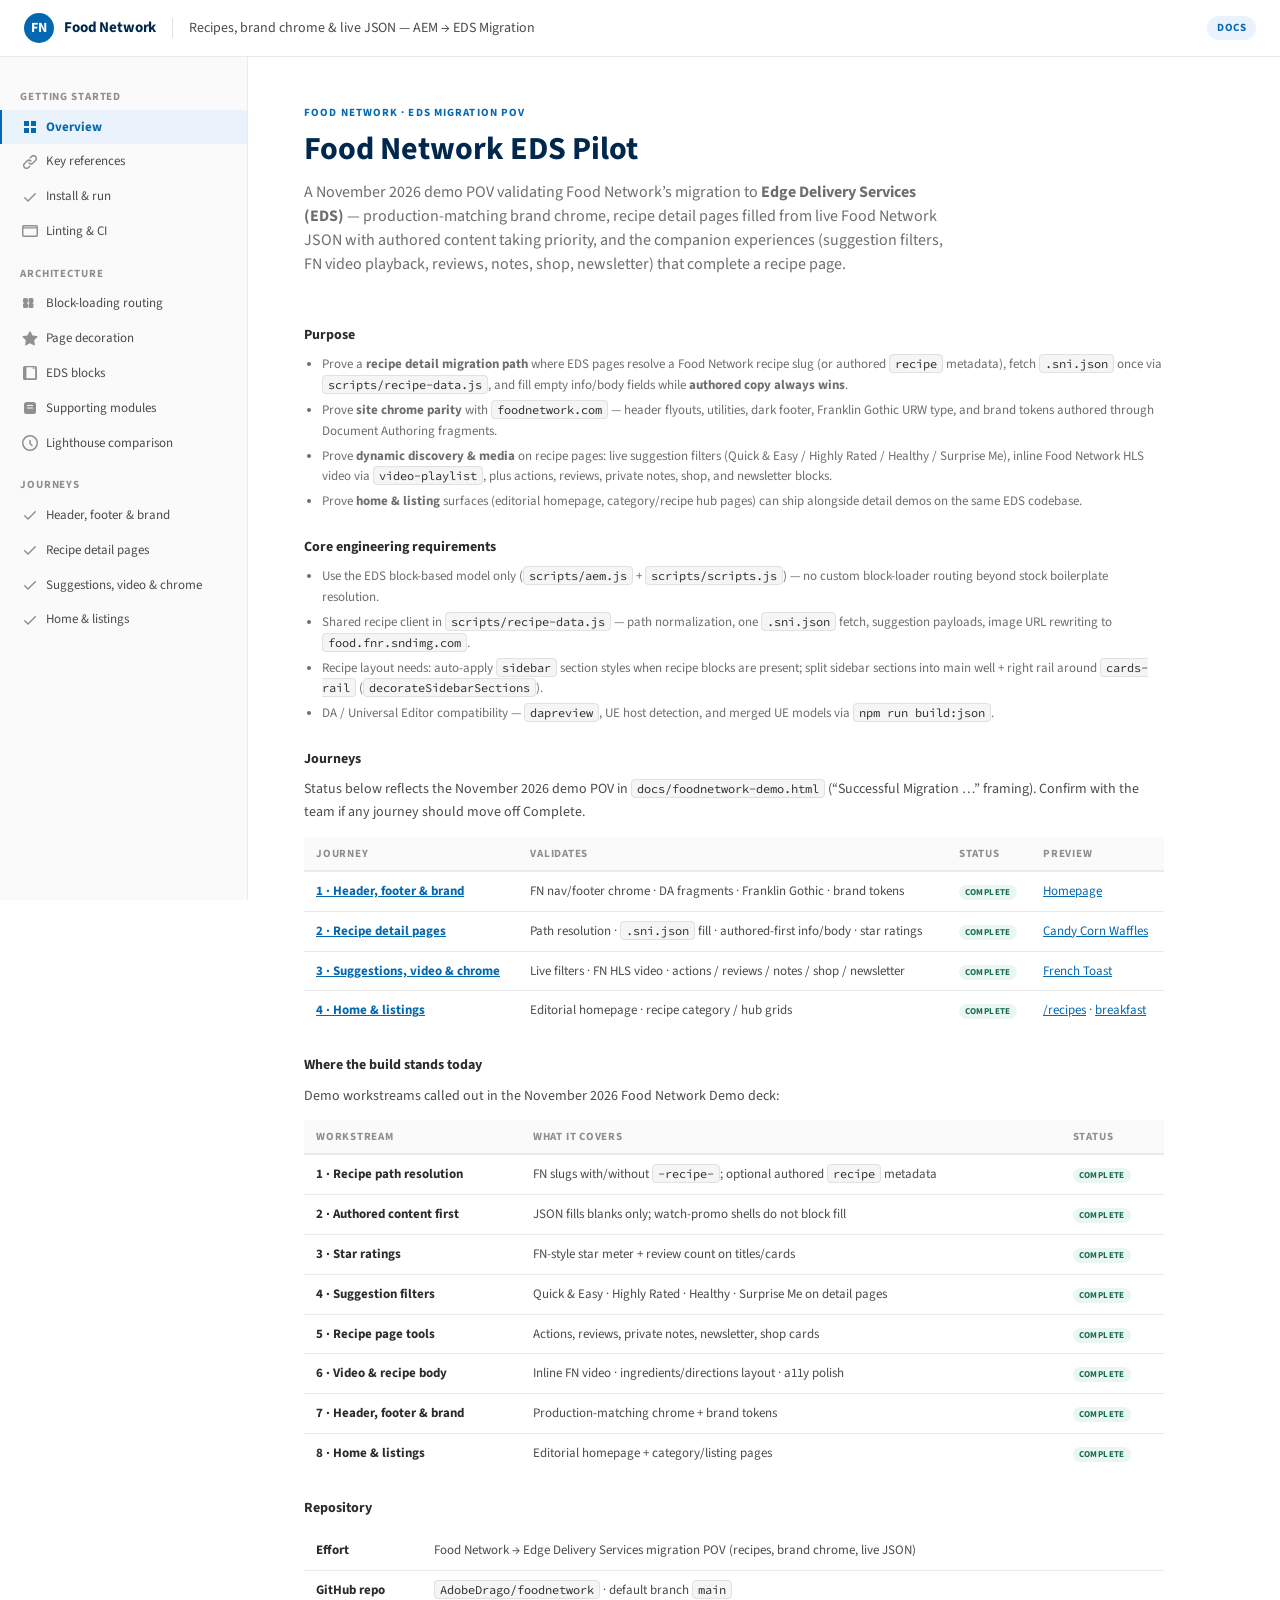
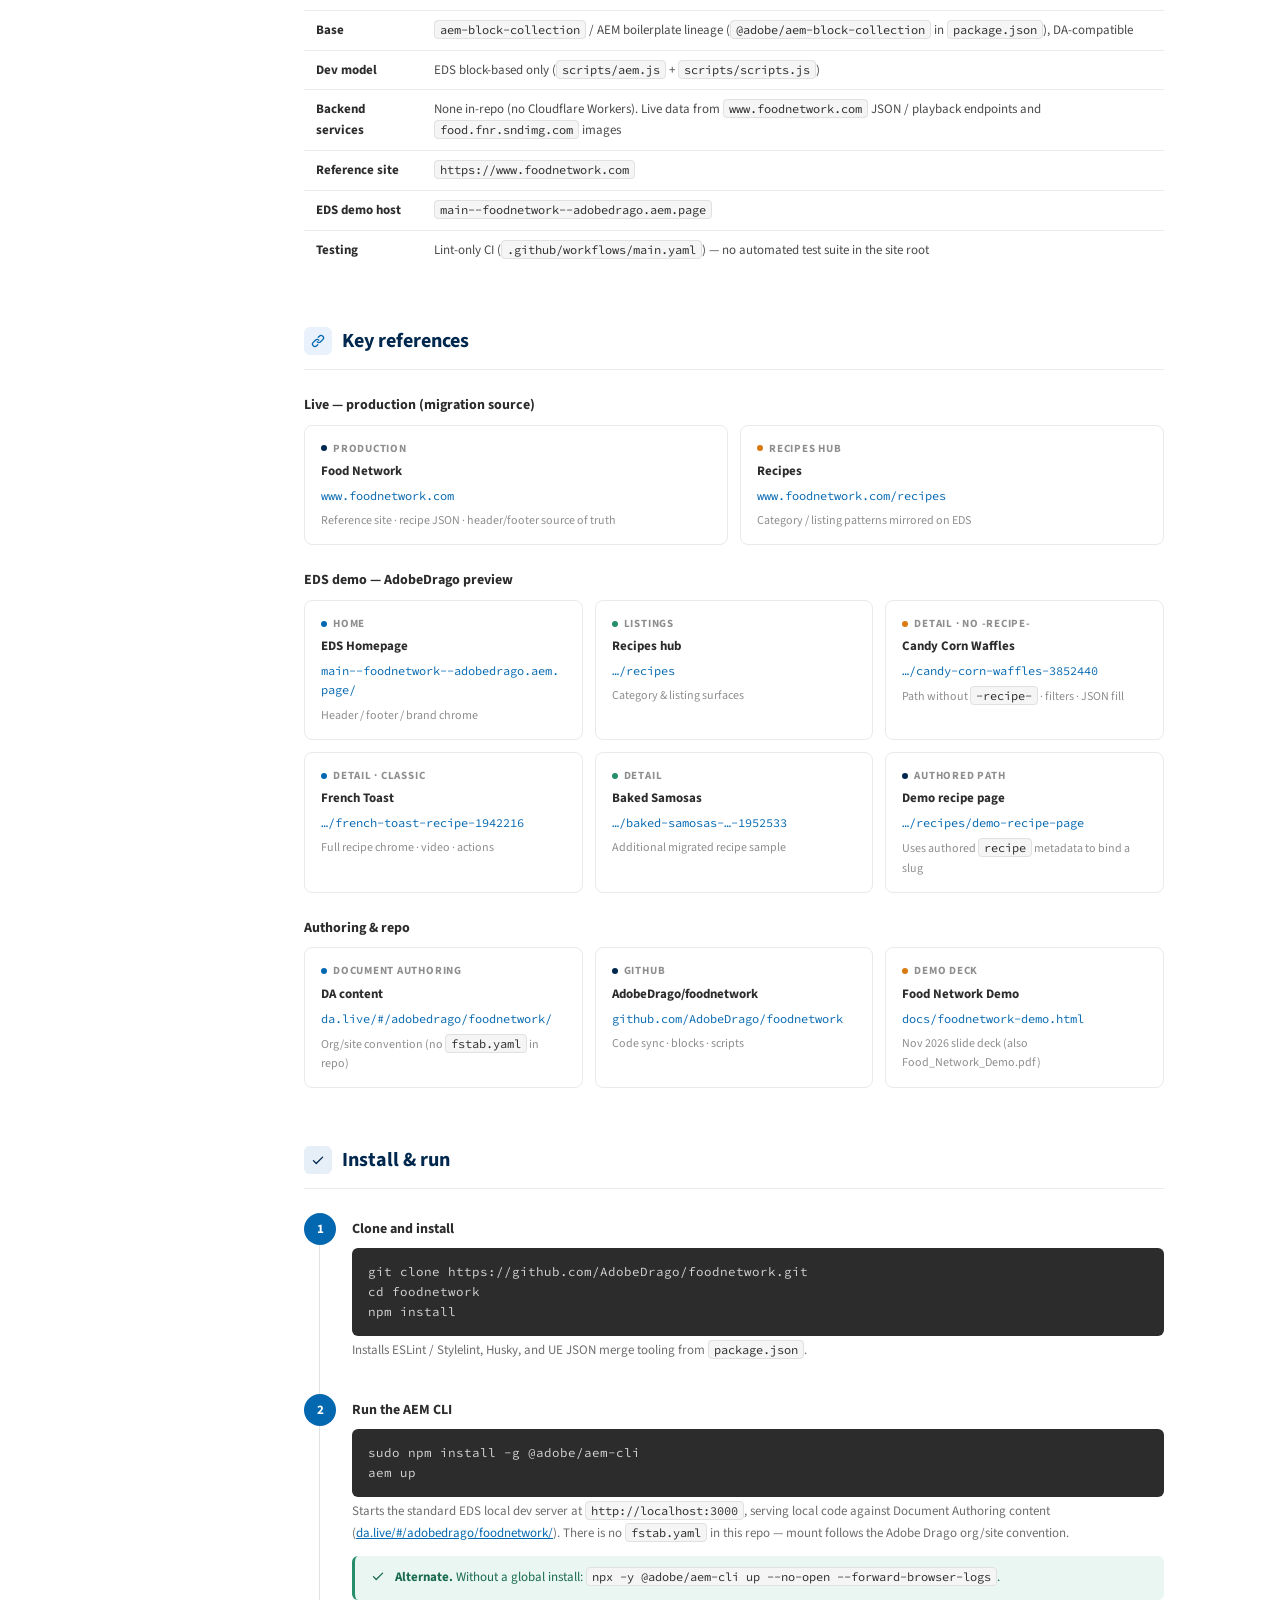
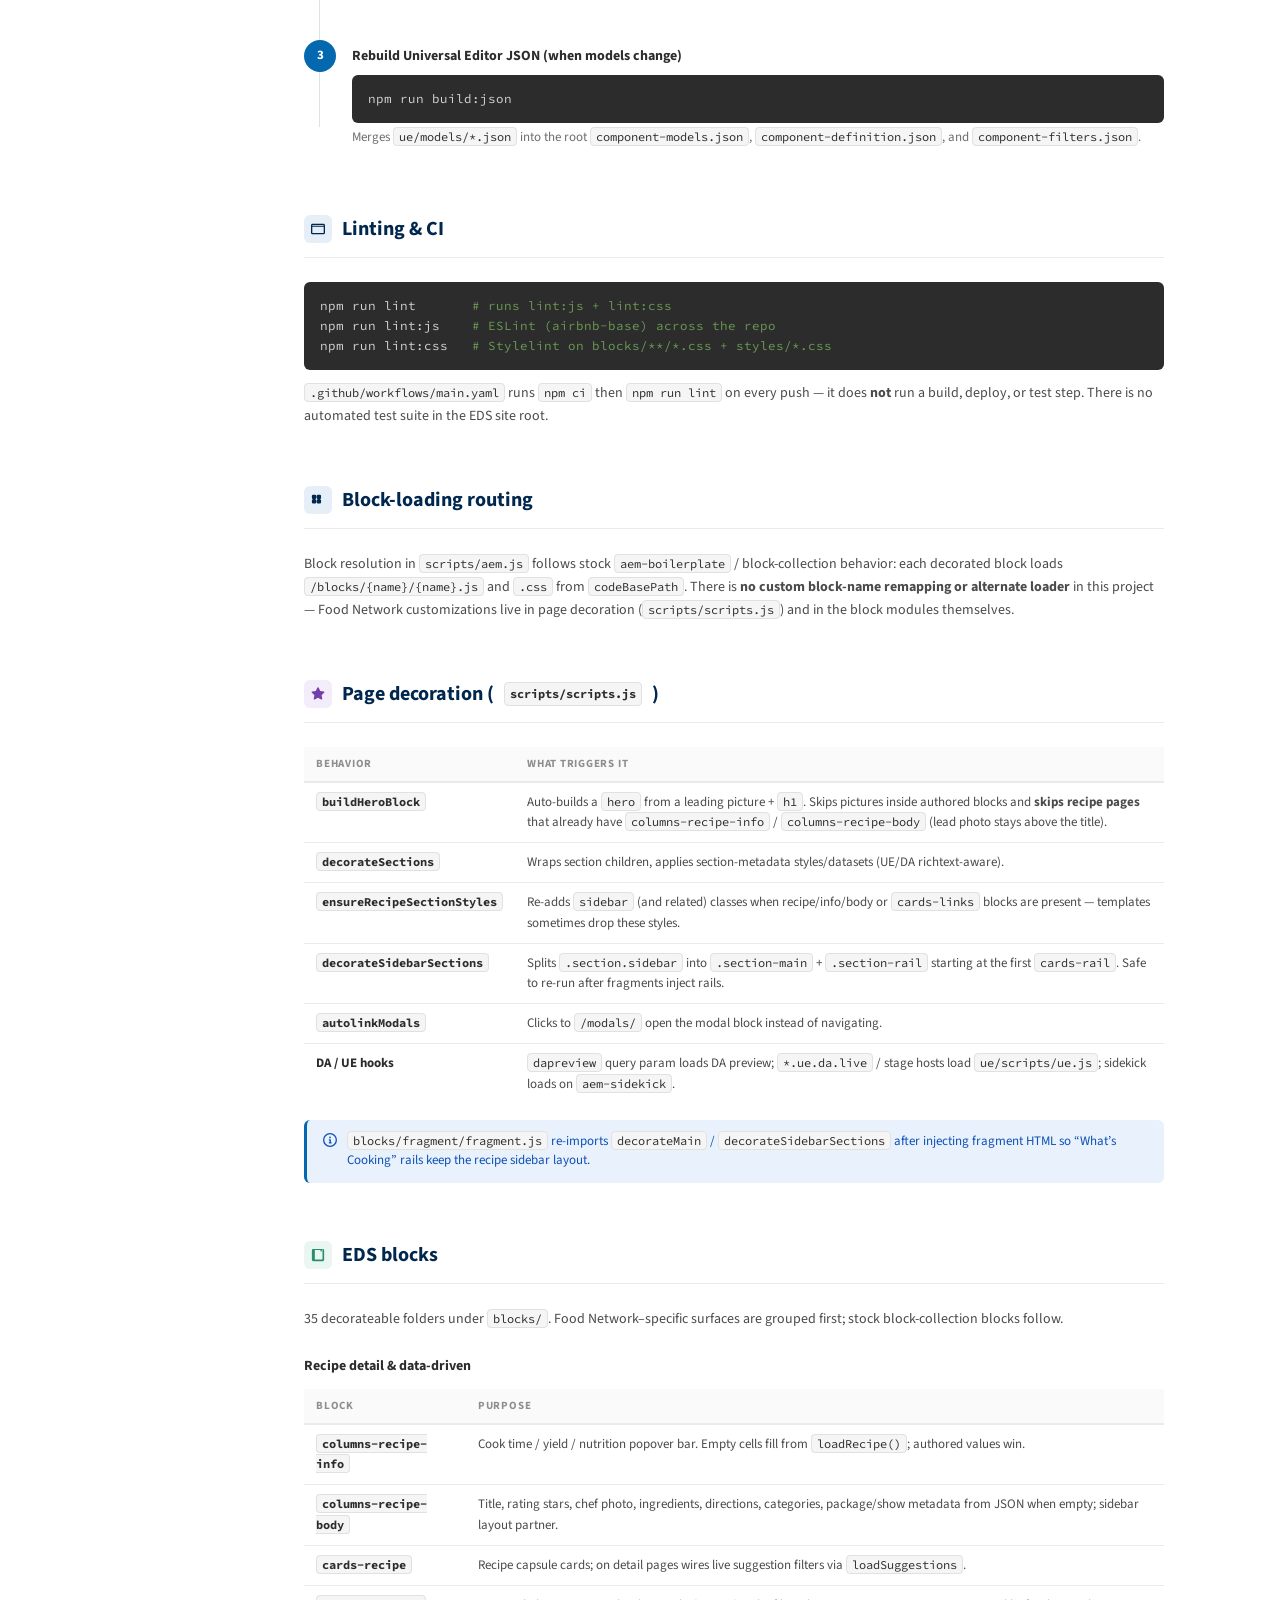
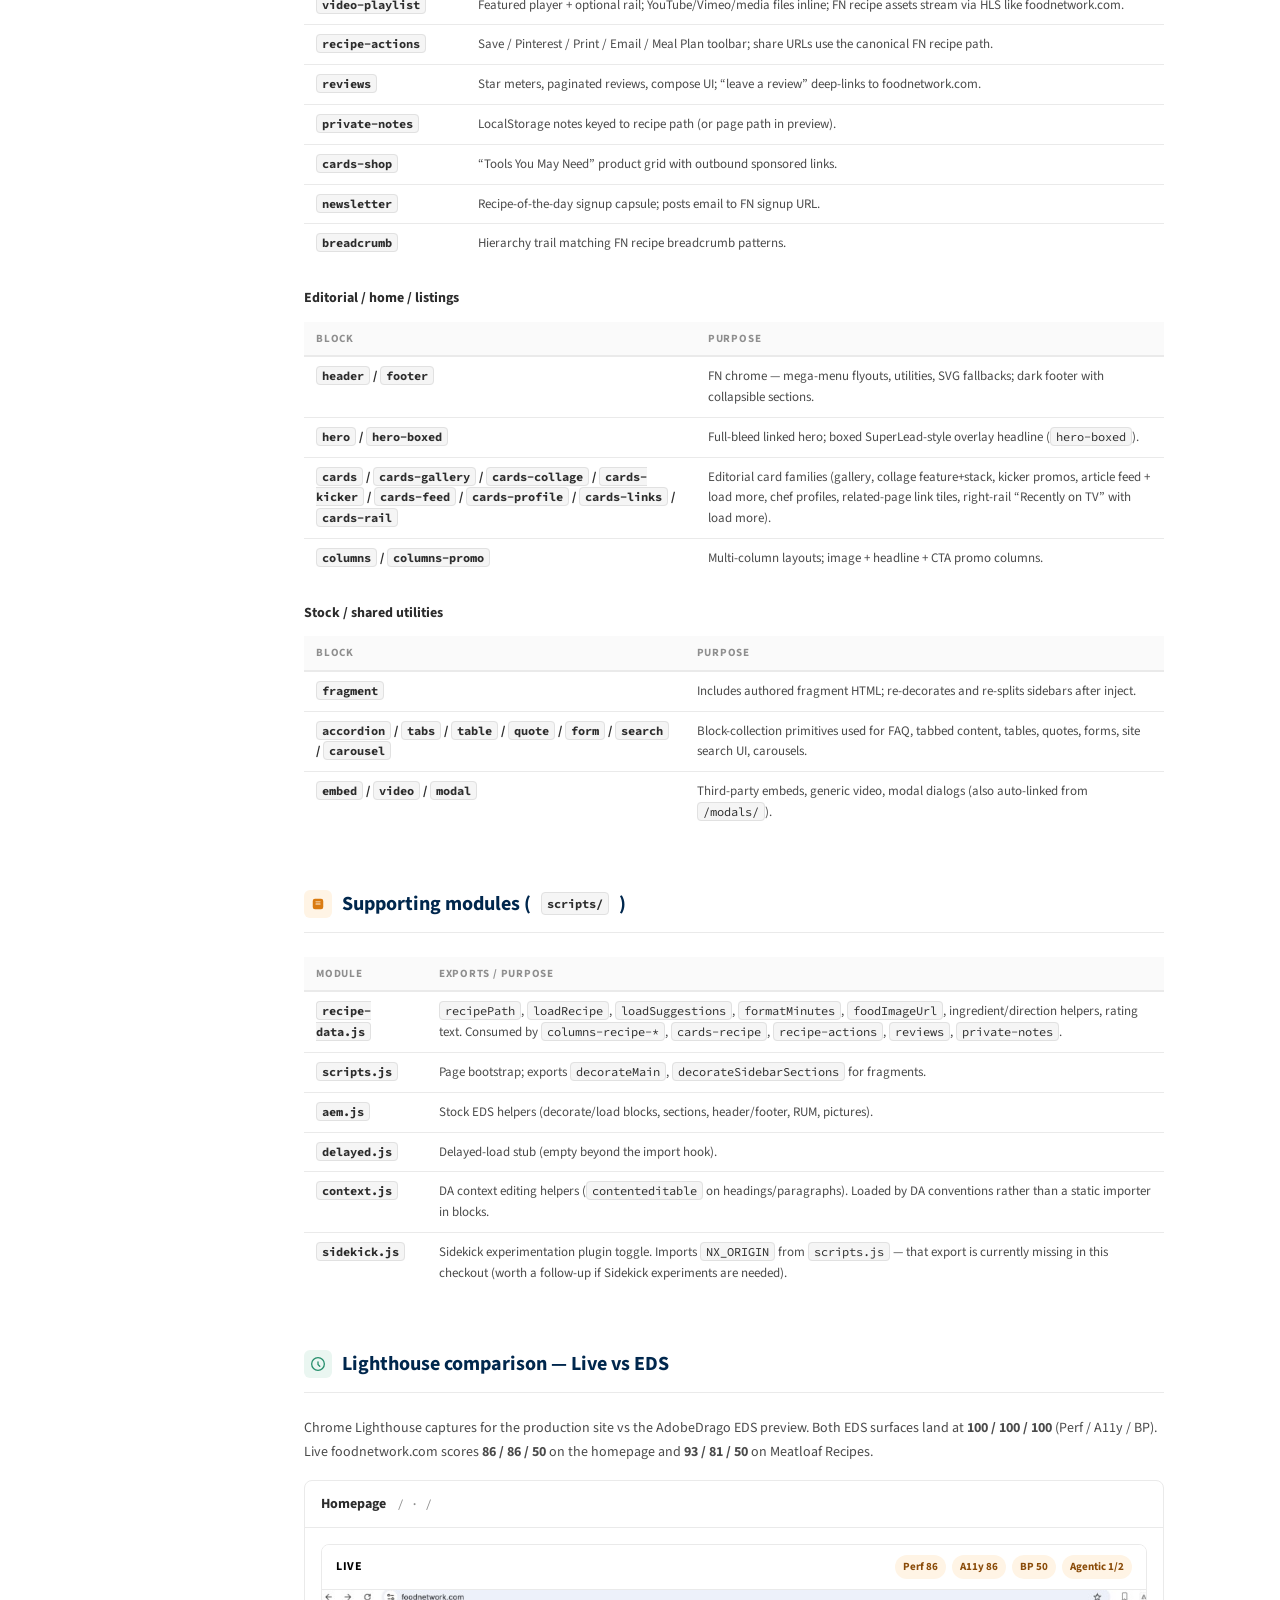
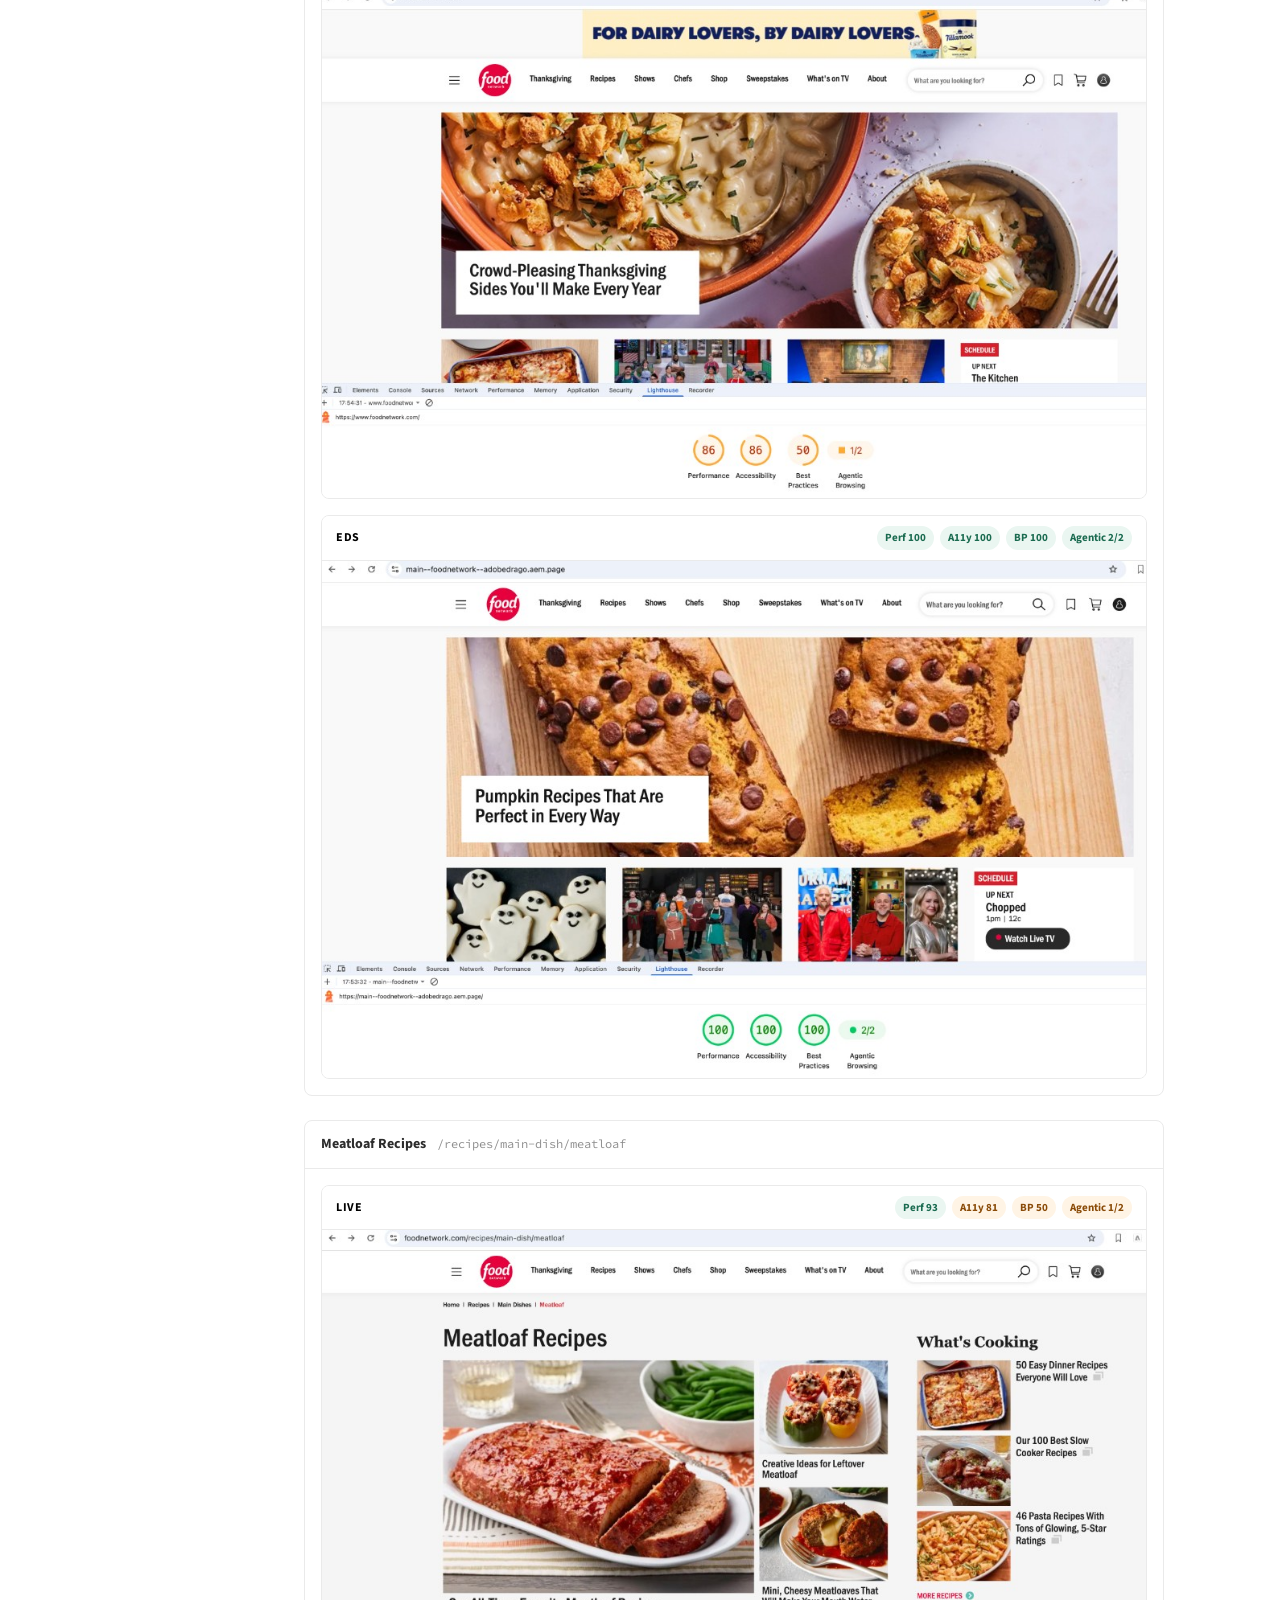
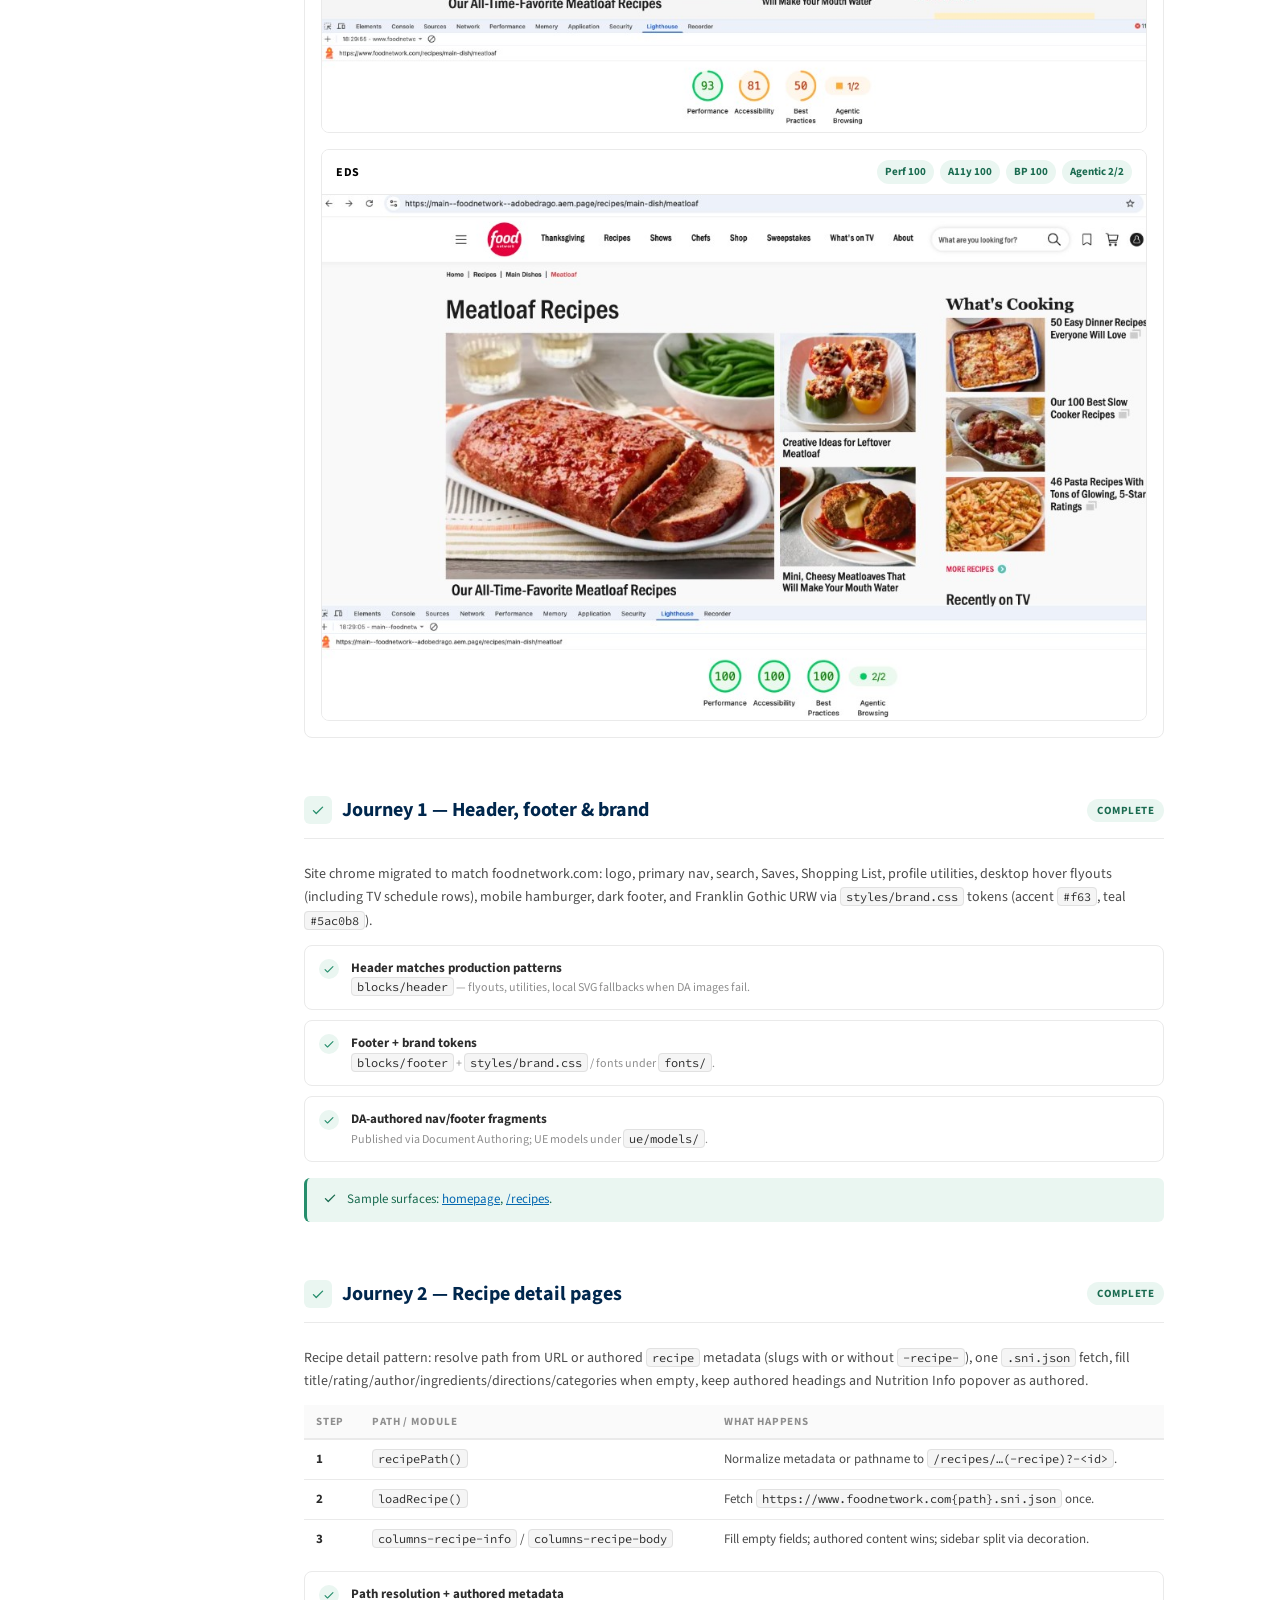
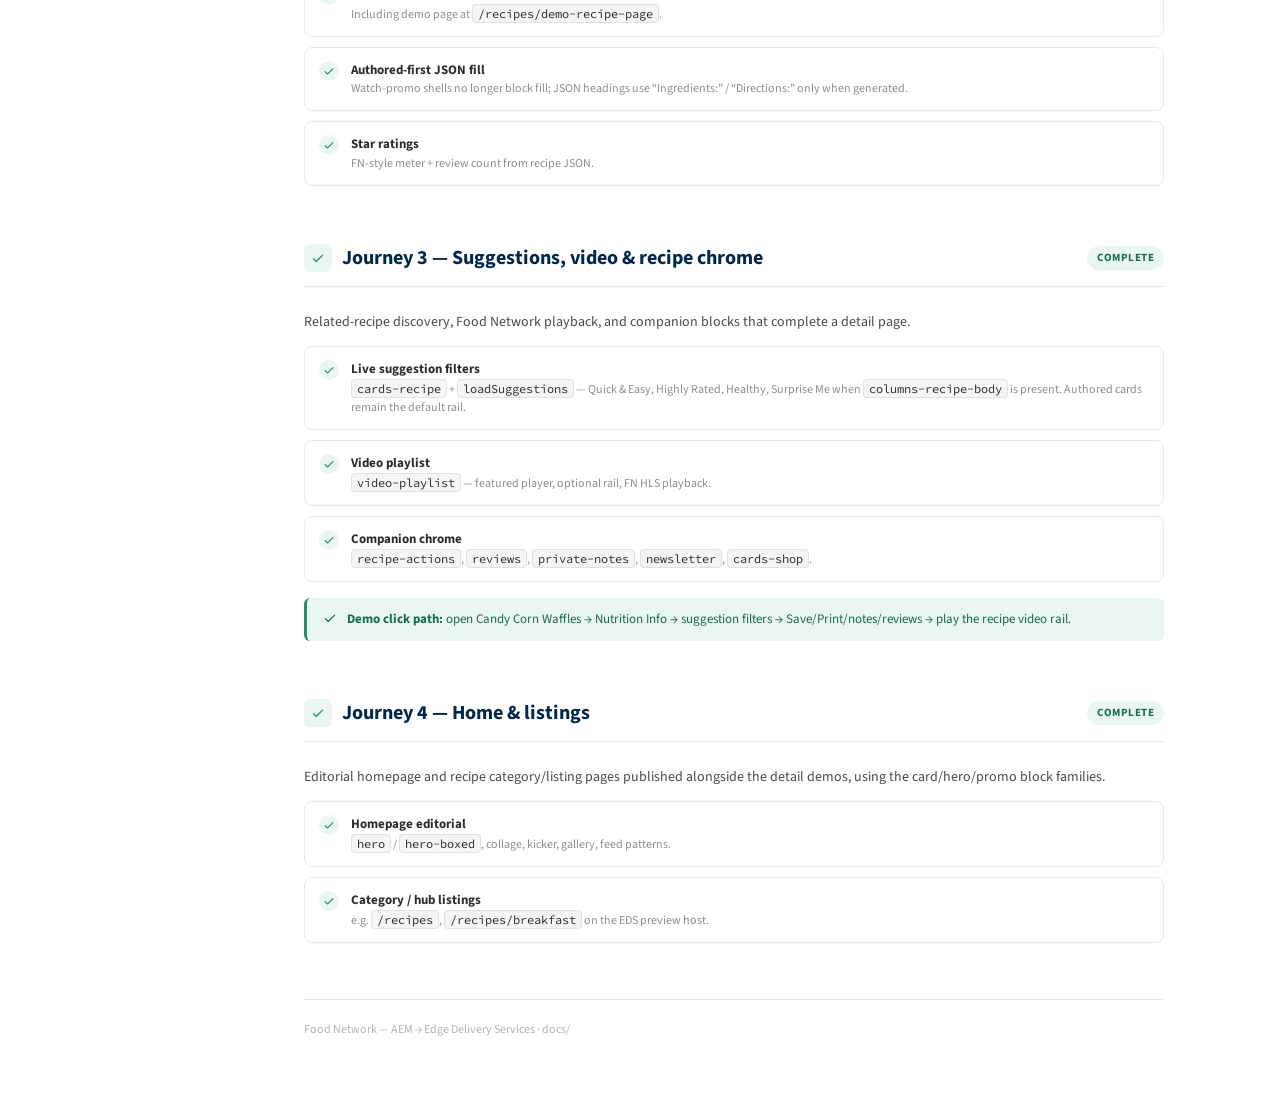
==== docs/index.html @ b0f4af07 "Replace Breakfast Lighthouse captures with Meatloaf (EDS 100/100/100). Co-authored-by: Cursor <curso" ====
<!DOCTYPE html>
<html lang="en">
<head>
<meta charset="UTF-8">
<meta name="viewport" content="width=device-width, initial-scale=1.0">
<title>Food Network — EDS Migration Docs</title>
<link rel="preconnect" href="https://fonts.googleapis.com">
<link rel="preconnect" href="https://fonts.gstatic.com" crossorigin>
<link href="https://fonts.googleapis.com/css2?family=Source+Sans+3:wght@300;400;600;700&family=Source+Code+Pro:wght@400;600&display=swap" rel="stylesheet">
<style>
  :root {
    /* Brand — swap these four for the project's own brand if it has one;
       otherwise leave the Adobe Drago default navy/blue below. */
    --brand-navy: #00274d;
    --brand-blue: #0468b1;
    --brand-blue-hover: #035185;
    --brand-text: #0d1c3d;
    --brand-grey-text: #677083;
    --brand-pale-blue: #eaf3fb;
    --accent: var(--brand-blue);

    --gray-50: #ffffff;
    --gray-75: #fafafa;
    --gray-100: #f5f5f5;
    --gray-200: #eaeaea;
    --gray-300: #e1e1e1;
    --gray-400: #cacaca;
    --gray-500: #b3b3b3;
    --gray-600: #8e8e8e;
    --gray-700: #6e6e6e;
    --gray-800: #4b4b4b;
    --gray-900: #2c2c2c;

    --font: 'Source Sans 3', ui-sans-serif, system-ui, -apple-system, sans-serif;
    --mono: 'Source Code Pro', 'Fira Mono', 'Courier New', monospace;
    --sidebar-width: 248px;
    --content-max: 860px;
    --header-h: 56px;
  }

  *, *::before, *::after { box-sizing: border-box; margin: 0; padding: 0; }

  html { scroll-behavior: smooth; }

  body {
    font-family: var(--font);
    font-size: 14px;
    line-height: 1.6;
    color: var(--gray-900);
    background: var(--gray-50);
    display: flex;
    flex-direction: column;
    min-height: 100vh;
  }

  /* ── TOP NAV ── */
  .topnav {
    position: fixed;
    top: 0; left: 0; right: 0;
    height: var(--header-h);
    background: #fff;
    display: flex;
    align-items: center;
    padding: 0 24px;
    gap: 16px;
    z-index: 100;
    box-shadow: 0 1px 0 var(--gray-200);
  }
  .topnav-logo {
    display: flex;
    align-items: center;
    gap: 10px;
    text-decoration: none;
    font-weight: 700;
    color: var(--brand-navy);
    font-size: 15px;
    letter-spacing: -0.01em;
  }
  .topnav-logo .mark {
    width: 30px; height: 30px;
    border-radius: 50%;
    background: var(--brand-blue);
    color: #fff;
    display: inline-flex;
    align-items: center;
    justify-content: center;
    font-weight: 700;
    font-size: 14px;
    flex-shrink: 0;
  }
  .topnav-divider { width: 1px; height: 20px; background: var(--gray-300); }
  .topnav-title {
    color: var(--gray-800);
    font-size: 14px;
    font-weight: 400;
    white-space: nowrap;
  }
  .topnav-badge {
    margin-left: auto;
    background: var(--brand-pale-blue);
    color: var(--brand-blue);
    font-size: 11px;
    padding: 3px 10px;
    border-radius: 12px;
    letter-spacing: 0.04em;
    font-weight: 700;
    text-transform: uppercase;
  }

  /* ── LAYOUT ── */
  .layout { display: flex; margin-top: var(--header-h); min-height: calc(100vh - var(--header-h)); }

  /* ── SIDEBAR ── */
  .sidebar {
    width: var(--sidebar-width);
    flex-shrink: 0;
    position: sticky;
    top: var(--header-h);
    height: calc(100vh - var(--header-h));
    overflow-y: auto;
    border-right: 1px solid var(--gray-200);
    background: var(--gray-75);
    padding: 24px 0 40px;
  }
  .sidebar-section { margin-bottom: 8px; }
  .sidebar-label {
    font-size: 11px;
    font-weight: 700;
    text-transform: uppercase;
    letter-spacing: 0.08em;
    color: var(--gray-600);
    padding: 8px 20px 4px;
    display: flex;
    align-items: center;
    gap: 6px;
  }
  .sidebar-link {
    display: flex;
    align-items: center;
    gap: 8px;
    padding: 7px 20px;
    font-size: 13px;
    color: var(--gray-800);
    text-decoration: none;
    border-left: 2px solid transparent;
    transition: background 0.1s, color 0.1s, border-color 0.1s;
  }
  .sidebar-link:hover { background: var(--gray-200); color: var(--gray-900); }
  .sidebar-link.active {
    background: var(--brand-pale-blue);
    color: var(--brand-blue);
    border-left-color: var(--brand-blue);
    font-weight: 700;
  }
  .sidebar-link .icon { width: 16px; height: 16px; opacity: 0.6; flex-shrink: 0; }
  .sidebar-link.active .icon { opacity: 1; }

  /* ── MAIN ── */
  .main { flex: 1; min-width: 0; padding: 48px 56px 80px; }
  .main-inner { max-width: var(--content-max); }

  /* ── PAGE HERO ── */
  .page-hero {
    scroll-margin-top: var(--header-h);
    margin-bottom: 48px;
  }
  .page-hero-eyebrow {
    font-size: 11px;
    font-weight: 700;
    text-transform: uppercase;
    letter-spacing: 0.1em;
    color: var(--brand-blue);
    margin-bottom: 8px;
  }
  .page-hero h1 {
    font-size: 32px;
    font-weight: 700;
    color: var(--brand-navy);
    line-height: 1.2;
    margin-bottom: 12px;
  }
  .page-hero-sub { font-size: 16px; color: var(--gray-700); max-width: 640px; line-height: 1.5; }

  /* ── SECTIONS ── */
  .doc-section { margin-bottom: 56px; scroll-margin-top: calc(var(--header-h) + 24px); }
  .doc-section h2 {
    font-size: 20px;
    font-weight: 700;
    color: var(--brand-navy);
    margin-bottom: 4px;
    display: flex;
    align-items: center;
    gap: 10px;
    width: 100%;
  }
  .section-rule { height: 1px; background: var(--gray-200); margin: 12px 0 24px; }
  .doc-section h3 { font-size: 14px; font-weight: 700; color: var(--gray-900); margin: 24px 0 8px; }
  .doc-section p { font-size: 14px; color: var(--gray-800); margin-bottom: 12px; line-height: 1.65; }

  /* ── SECTION ICON BADGE ── */
  .section-icon {
    width: 28px; height: 28px;
    border-radius: 6px;
    display: inline-flex;
    align-items: center;
    justify-content: center;
    flex-shrink: 0;
  }
  .icon-blue   { background: #e9f1fc; color: var(--brand-blue); }
  .icon-navy   { background: #e6eef7; color: var(--brand-navy); }
  .icon-green  { background: #eaf6f1; color: #268e6c; }
  .icon-purple { background: #f3edfb; color: #7240ab; }
  .icon-seafoam{ background: #e6f4f4; color: #16878c; }
  .icon-orange { background: #fff4e5; color: #da7b11; }

  /* ── URL CARDS ── */
  .url-grid {
    display: grid;
    grid-template-columns: repeat(auto-fit, minmax(260px, 1fr));
    gap: 12px;
    margin-bottom: 16px;
  }
  .url-card {
    background: var(--gray-50);
    border: 1px solid var(--gray-200);
    border-radius: 8px;
    padding: 14px 16px;
    text-decoration: none;
    color: inherit;
    display: flex;
    flex-direction: column;
    gap: 4px;
    transition: border-color 0.15s, box-shadow 0.15s;
  }
  .url-card:hover { border-color: var(--brand-blue); box-shadow: 0 0 0 1px var(--brand-blue); }
  .url-card-label {
    font-size: 11px;
    font-weight: 700;
    text-transform: uppercase;
    letter-spacing: 0.07em;
    color: var(--gray-600);
    display: flex;
    align-items: center;
    gap: 6px;
  }
  .url-card-label .dot { width: 6px; height: 6px; border-radius: 50%; flex-shrink: 0; }
  .dot-blue   { background: var(--brand-blue); }
  .dot-navy   { background: var(--brand-navy); }
  .dot-green  { background: #268e6c; }
  .dot-orange { background: #da7b11; }
  .url-card-title { font-size: 13px; font-weight: 700; color: var(--gray-900); }
  .url-card-url { font-size: 12px; font-family: var(--mono); color: var(--brand-blue); word-break: break-all; }
  .url-card-desc { font-size: 12px; color: var(--gray-600); margin-top: 2px; }

  /* ── STEPS ── */
  .steps { counter-reset: step; list-style: none; display: flex; flex-direction: column; gap: 0; position: relative; }
  .steps::before {
    content: '';
    position: absolute;
    left: 15px; top: 30px; bottom: 30px;
    width: 1px;
    background: var(--gray-300);
  }
  .step { display: flex; gap: 16px; padding-bottom: 24px; position: relative; }
  .step:last-child { padding-bottom: 0; }
  .step-num {
    counter-increment: step;
    width: 32px; height: 32px;
    border-radius: 50%;
    background: var(--brand-blue);
    color: #fff;
    font-size: 13px;
    font-weight: 700;
    display: flex;
    align-items: center;
    justify-content: center;
    flex-shrink: 0;
    position: relative;
    z-index: 1;
  }
  .step-num::after { content: counter(step); }
  .step-body { padding-top: 5px; flex: 1; }
  .step-title { font-size: 14px; font-weight: 700; color: var(--gray-900); margin-bottom: 6px; }
  .step-body p { font-size: 13px; color: var(--gray-700); margin-bottom: 8px; }

  /* ── CODE BLOCKS ── */
  .code-block {
    background: var(--gray-900);
    color: #d4d4d4;
    border-radius: 6px;
    padding: 14px 16px;
    font-family: var(--mono);
    font-size: 12.5px;
    line-height: 1.6;
    overflow-x: auto;
    margin: 8px 0 4px;
    white-space: pre;
  }
  .code-block .cmt  { color: #6a9955; }
  .code-block .str  { color: #ce9178; }
  .code-block .kw   { color: #569cd6; }
  .code-block .var  { color: #9cdcfe; }
  .code-inline {
    font-family: var(--mono);
    font-size: 12px;
    background: var(--gray-100);
    border: 1px solid var(--gray-300);
    color: var(--gray-900);
    padding: 1px 5px;
    border-radius: 4px;
  }

  /* ── NOTICES ── */
  .notice {
    border-radius: 6px;
    padding: 12px 16px;
    margin: 16px 0;
    font-size: 13px;
    display: flex;
    gap: 10px;
    align-items: flex-start;
    line-height: 1.5;
  }
  .notice-icon { flex-shrink: 0; margin-top: 1px; }
  .notice.info     { background: #e9f1fc; color: #0d51b5; border-left: 3px solid var(--brand-blue); }
  .notice.tip      { background: #eaf6f1; color: #1a6b50; border-left: 3px solid #268e6c; }
  .notice.warning  { background: #fff4e5; color: #8a4b08; border-left: 3px solid #da7b11; }
  /* .todo is NOT part of the original DRiV template — added by this skill
     to flag skipped/placeholder content distinctly from a normal warning. */
  .notice.todo {
    background: repeating-linear-gradient(45deg, #fff8ec, #fff8ec 10px, #fdf1d8 10px, #fdf1d8 20px);
    color: #8a4b08;
    border: 1px dashed #da7b11;
    border-left: 3px dashed #da7b11;
  }
  .notice.todo strong { text-transform: uppercase; letter-spacing: 0.04em; font-size: 11px; }

  /* ── SPEC TABLE ── */
  .spec-table { width: 100%; border-collapse: collapse; font-size: 13px; margin: 12px 0; }
  .spec-table th {
    text-align: left;
    font-size: 11px;
    font-weight: 700;
    text-transform: uppercase;
    letter-spacing: 0.07em;
    color: var(--gray-600);
    padding: 8px 12px;
    border-bottom: 2px solid var(--gray-200);
    background: var(--gray-75);
  }
  .spec-table td { padding: 9px 12px; border-bottom: 1px solid var(--gray-200); color: var(--gray-800); vertical-align: top; }
  .spec-table tr:last-child td { border-bottom: none; }
  .spec-table td:first-child { font-weight: 700; color: var(--gray-900); }
  .spec-table.blocks-matrix td:first-child {
    font-weight: 700;
    color: var(--gray-900);
    font-family: var(--mono);
    font-size: 12px;
  }
  .spec-table.blocks-matrix td:nth-child(2),
  .spec-table.blocks-matrix td:nth-child(3) {
    text-align: center;
    font-family: inherit;
    font-size: 16px;
    font-weight: 700;
  }
  .spec-table.blocks-matrix .mark-yes { color: #268e6c; }
  .spec-table.blocks-matrix .mark-no { color: #c0392b; }
  .spec-table.blocks-matrix td:last-child {
    font-weight: 400;
    color: var(--gray-800);
    font-family: inherit;
    font-size: 13px;
  }

  /* ── PROJECT SWITCHER (only needed when the doc covers >1 project) ── */
  .sidebar-project {
    display: flex;
    align-items: center;
    gap: 8px;
    padding: 8px 20px;
    font-size: 13px;
    font-weight: 700;
    color: var(--gray-800);
    text-decoration: none;
    border-left: 2px solid transparent;
    transition: background 0.1s, color 0.1s, border-color 0.1s;
  }
  .sidebar-project:hover { background: var(--gray-200); color: var(--gray-900); }
  .sidebar-project.active {
    background: var(--brand-pale-blue);
    color: var(--brand-blue);
    border-left-color: var(--brand-blue);
  }
  .project-divider {
    scroll-margin-top: calc(var(--header-h) + 24px);
    margin: 56px 0 32px;
    padding: 20px 0 0;
    border-top: 2px solid var(--gray-200);
  }
  .project-divider:first-of-type { margin-top: 0; padding-top: 0; border-top: none; }
  .project-divider-eyebrow {
    font-size: 11px;
    font-weight: 700;
    text-transform: uppercase;
    letter-spacing: 0.1em;
    color: var(--brand-blue);
    margin-bottom: 6px;
  }
  .project-divider h2 {
    font-size: 24px;
    font-weight: 700;
    color: var(--brand-navy);
    margin-bottom: 8px;
  }
  .project-divider p {
    font-size: 14px;
    color: var(--gray-700);
    max-width: 640px;
    line-height: 1.5;
    margin-bottom: 0;
  }

  /* ── STATUS BADGE / SIDEBAR PILL ── */
  .nav-status {
    font-size: 9px;
    font-weight: 700;
    letter-spacing: 0.04em;
    padding: 1px 6px;
    border-radius: 8px;
    text-transform: uppercase;
  }
  .ns-gap      { background: #fff4e5; color: #8a4b08; }
  .ns-progress { background: #fff4e5; color: #8a4b08; }
  .ns-planned  { background: var(--gray-200); color: var(--gray-600); }
  .ns-done     { background: #eaf6f1; color: #1a6b50; }

  .status-badge {
    margin-left: auto;
    font-size: 11px;
    font-weight: 700;
    letter-spacing: 0.04em;
    padding: 3px 10px;
    border-radius: 12px;
    text-transform: uppercase;
  }
  .sb-warn     { background: #fff4e5; color: #8a4b08; }
  .sb-progress { background: #fff4e5; color: #8a4b08; }
  .sb-planned  { background: var(--gray-100); color: var(--gray-600); }
  .sb-ok,
  .sb-done     { background: #eaf6f1; color: #1a6b50; }

  .req-list { margin: 8px 0 0 18px; font-size: 13px; color: var(--gray-700); }
  .req-list li { margin-bottom: 4px; }

  /* ── PROGRESS CHECKLIST ── */
  .checklist { list-style: none; display: flex; flex-direction: column; gap: 10px; margin: 4px 0; }
  .check-item {
    display: flex;
    gap: 12px;
    align-items: flex-start;
    padding: 12px 14px;
    border: 1px solid var(--gray-200);
    border-radius: 8px;
    background: var(--gray-50);
  }
  .check-mark {
    width: 20px; height: 20px;
    border-radius: 50%;
    flex-shrink: 0;
    display: inline-flex;
    align-items: center;
    justify-content: center;
    margin-top: 1px;
  }
  .check-mark svg { width: 12px; height: 12px; }
  .cm-done    { background: #eaf6f1; color: #268e6c; }
  .cm-partial { background: #fff4e5; color: #da7b11; }
  .cm-todo    { background: var(--gray-100); color: var(--gray-500); }
  .check-body { flex: 1; }
  .check-title { font-weight: 700; font-size: 13px; color: var(--gray-900); }
  .check-note  { font-size: 12px; color: var(--gray-600); line-height: 1.5; }

  /* ── LIGHTHOUSE COMPARISON ── */
  .lh-compare { display: flex; flex-direction: column; gap: 24px; margin: 16px 0; }
  .lh-compare-page {
    border: 1px solid var(--gray-200);
    border-radius: 8px;
    background: var(--gray-50);
    overflow: hidden;
  }
  .lh-compare-page-title {
    padding: 12px 16px;
    border-bottom: 1px solid var(--gray-200);
    font-size: 14px;
    font-weight: 700;
    color: var(--gray-900);
  }
  .lh-compare-page-title span {
    font-size: 12px;
    font-weight: 400;
    font-family: var(--mono);
    color: var(--gray-600);
    margin-left: 8px;
  }
  .lh-compare-cols {
    display: flex;
    flex-direction: column;
    gap: 16px;
    padding: 16px;
  }
  .lh-compare-side {
    display: flex;
    flex-direction: column;
    min-width: 0;
    border: 1px solid var(--gray-200);
    border-radius: 8px;
    overflow: hidden;
    background: #fff;
  }
  .lh-compare-side + .lh-compare-side {
    border-top: 1px solid var(--gray-200);
  }
  .lh-compare-side-header {
    padding: 10px 14px;
    display: flex;
    flex-wrap: wrap;
    align-items: center;
    gap: 8px;
    border-bottom: 1px solid var(--gray-200);
    background: #fff;
  }
  .lh-compare-label {
    font-size: 12px;
    font-weight: 700;
    text-transform: uppercase;
    letter-spacing: 0.06em;
    color: #000;
  }
  .lh-scores {
    display: flex;
    flex-wrap: wrap;
    gap: 6px;
    margin-left: auto;
  }
  .lh-score {
    font-size: 11px;
    font-weight: 700;
    padding: 3px 8px;
    border-radius: 999px;
  }
  .lh-score-good { background: #eaf6f1; color: #1a6b50; }
  .lh-score-ok   { background: #fff4e5; color: #8a4b08; }
  .lh-score-bad  { background: #fdecea; color: #a1281c; }
  .lh-compare-side img {
    display: block;
    width: 100%;
    height: auto;
  }

  /* ── FOOTER ── */
  .doc-footer {
    border-top: 1px solid var(--gray-200);
    margin-top: 40px;
    padding-top: 20px;
    font-size: 12px;
    color: var(--gray-500);
    display: flex;
    align-items: center;
    gap: 8px;
    flex-wrap: wrap;
  }

  @media (max-width: 768px) {
    .sidebar { display: none; }
    .main { padding: 24px 20px 60px; }
    .page-hero h1 { font-size: 24px; }
    .url-grid { grid-template-columns: 1fr; }
  }
</style>
</head><body>

<!-- TOP NAV -->
<nav class="topnav">
  <a class="topnav-logo" href="#overview">
    <span class="mark">FN</span>
    Food Network
  </a>
  <div class="topnav-divider"></div>
  <span class="topnav-title">Recipes, brand chrome &amp; live JSON — AEM → EDS Migration</span>
  <span class="topnav-badge">Docs</span>
</nav>

<!-- LAYOUT -->
<div class="layout">

  <nav class="sidebar" aria-label="Page navigation">

    <div class="sidebar-section">
      <div class="sidebar-label">Getting Started</div>
      <a class="sidebar-link" href="#overview">
        <svg class="icon" viewBox="0 0 16 16" fill="currentColor"><path d="M2 2h5v5H2zm7 0h5v5H9zM2 9h5v5H2zm7 0h5v5H9z"/></svg>
        Overview
      </a>
      <a class="sidebar-link" href="#references">
        <svg class="icon" viewBox="0 0 16 16" fill="currentColor"><path d="M7.775 3.275a.75.75 0 001.06 1.06l1.25-1.25a2 2 0 112.83 2.83l-2.5 2.5a2 2 0 01-2.83 0 .75.75 0 00-1.06 1.06 3.5 3.5 0 004.95 0l2.5-2.5a3.5 3.5 0 00-4.95-4.95l-1.25 1.25zm-4.69 9.64a2 2 0 010-2.83l2.5-2.5a2 2 0 012.83 0 .75.75 0 001.06-1.06 3.5 3.5 0 00-4.95 0l-2.5 2.5a3.5 3.5 0 004.95 4.95l1.25-1.25a.75.75 0 00-1.06-1.06l-1.25 1.25a2 2 0 01-2.83 0z"/></svg>
        Key references
      </a>
      <a class="sidebar-link" href="#setup">
        <svg class="icon" viewBox="0 0 16 16" fill="currentColor"><path d="M13.78 4.22a.75.75 0 010 1.06l-7.25 7.25a.75.75 0 01-1.06 0L2.22 9.28a.75.75 0 011.06-1.06l2.72 2.72 6.72-6.72a.75.75 0 011.06 0z"/></svg>
        Install &amp; run
      </a>
      <a class="sidebar-link" href="#linting">
        <svg class="icon" viewBox="0 0 16 16" fill="currentColor"><path d="M0 3.75C0 2.784.784 2 1.75 2h12.5c.966 0 1.75.784 1.75 1.75v8.5A1.75 1.75 0 0114.25 14H1.75A1.75 1.75 0 010 12.25v-8.5zm1.75-.25a.25.25 0 00-.25.25v.5h13v-.5a.25.25 0 00-.25-.25H1.75zM1.5 5.5v6.75c0 .138.112.25.25.25h12.5a.25.25 0 00.25-.25V5.5h-13z"/></svg>
        Linting &amp; CI
      </a>
    </div>

    <div class="sidebar-section">
      <div class="sidebar-label">Architecture</div>
      <a class="sidebar-link" href="#block-routing">
        <svg class="icon" viewBox="0 0 16 16" fill="currentColor"><path d="M1 3.5A1.5 1.5 0 012.5 2h2A1.5 1.5 0 016 3.5v2A1.5 1.5 0 014.5 7h-2A1.5 1.5 0 011 5.5v-2zm5.5 0A1.5 1.5 0 018 2h2a1.5 1.5 0 011.5 1.5v2A1.5 1.5 0 0110 7H8A1.5 1.5 0 016.5 5.5v-2zm-5.5 5A1.5 1.5 0 012.5 7h2A1.5 1.5 0 016 8.5v2A1.5 1.5 0 014.5 12h-2A1.5 1.5 0 011 10.5v-2zm5.5 0A1.5 1.5 0 018 7h2a1.5 1.5 0 011.5 1.5v2A1.5 1.5 0 0110 12H8A1.5 1.5 0 016.5 10.5v-2z"/></svg>
        Block-loading routing
      </a>
      <a class="sidebar-link" href="#page-decoration">
        <svg class="icon" viewBox="0 0 16 16" fill="currentColor"><path d="M8 .25a.75.75 0 01.673.418l1.882 3.815 4.21.612a.75.75 0 01.416 1.279l-3.046 2.97.719 4.192a.75.75 0 01-1.088.791L8 12.347l-3.766 1.98a.75.75 0 01-1.088-.79l.72-4.194L.818 6.374a.75.75 0 01.416-1.28l4.21-.611L7.327.668A.75.75 0 018 .25z"/></svg>
        Page decoration
      </a>
      <a class="sidebar-link" href="#eds-blocks">
        <svg class="icon" viewBox="0 0 16 16" fill="currentColor"><path d="M2.5 1A1.5 1.5 0 001 2.5v11A1.5 1.5 0 002.5 15h11a1.5 1.5 0 001.5-1.5v-11A1.5 1.5 0 0013.5 1h-11zm8.4 1.3l-.1 1.6a.2.2 0 00.32.17l.55-.42.47.36a.2.2 0 00.32-.17l-.13-2.03h.8v11.4H4.4V2.3h6.5z"/></svg>
        EDS blocks
      </a>
      <a class="sidebar-link" href="#supporting-modules">
        <svg class="icon" viewBox="0 0 16 16" fill="currentColor"><path d="M4.5 2A2.5 2.5 0 002 4.5v7A2.5 2.5 0 004.5 14h7a2.5 2.5 0 002.5-2.5v-7A2.5 2.5 0 0011.5 2h-7zM5 5.5A.5.5 0 015.5 5h5a.5.5 0 010 1h-5A.5.5 0 015 5.5zm0 2.5a.5.5 0 01.5-.5h5a.5.5 0 010 1h-5A.5.5 0 015 8zm.5 2a.5.5 0 000 1h3a.5.5 0 000-1h-3z"/></svg>
        Supporting modules
      </a>
      <a class="sidebar-link" href="#lighthouse-compare">
        <svg class="icon" viewBox="0 0 16 16" fill="currentColor"><path d="M8 1.5a6.5 6.5 0 100 13 6.5 6.5 0 000-13zM0 8a8 8 0 1116 0A8 8 0 010 8zm8-3.25a.75.75 0 01.75.75v2.69l1.78 1.78a.75.75 0 11-1.06 1.06l-2-2A.75.75 0 017.25 8.5v-3a.75.75 0 01.75-.75z"/></svg>
        Lighthouse comparison
      </a>
    </div>

    <div class="sidebar-section">
      <div class="sidebar-label">Journeys</div>
      <a class="sidebar-link" href="#j1-progress">
        <svg class="icon" viewBox="0 0 16 16" fill="currentColor"><path d="M13.78 4.22a.75.75 0 010 1.06l-7.25 7.25a.75.75 0 01-1.06 0L2.22 9.28a.75.75 0 011.06-1.06l2.72 2.72 6.72-6.72a.75.75 0 011.06 0z"/></svg>
        Header, footer &amp; brand
      </a>
      <a class="sidebar-link" href="#j2-progress">
        <svg class="icon" viewBox="0 0 16 16" fill="currentColor"><path d="M13.78 4.22a.75.75 0 010 1.06l-7.25 7.25a.75.75 0 01-1.06 0L2.22 9.28a.75.75 0 011.06-1.06l2.72 2.72 6.72-6.72a.75.75 0 011.06 0z"/></svg>
        Recipe detail pages
      </a>
      <a class="sidebar-link" href="#j3-progress">
        <svg class="icon" viewBox="0 0 16 16" fill="currentColor"><path d="M13.78 4.22a.75.75 0 010 1.06l-7.25 7.25a.75.75 0 01-1.06 0L2.22 9.28a.75.75 0 011.06-1.06l2.72 2.72 6.72-6.72a.75.75 0 011.06 0z"/></svg>
        Suggestions, video &amp; chrome
      </a>
      <a class="sidebar-link" href="#j4-progress">
        <svg class="icon" viewBox="0 0 16 16" fill="currentColor"><path d="M13.78 4.22a.75.75 0 010 1.06l-7.25 7.25a.75.75 0 01-1.06 0L2.22 9.28a.75.75 0 011.06-1.06l2.72 2.72 6.72-6.72a.75.75 0 011.06 0z"/></svg>
        Home &amp; listings
      </a>
    </div>

  </nav>

  <main class="main">
    <div class="main-inner">

      <div class="page-hero" id="overview">
        <div class="page-hero-eyebrow">Food Network · EDS Migration POV</div>
        <h1>Food Network EDS Pilot</h1>
        <p class="page-hero-sub">A November 2026 demo POV validating Food Network’s migration to <strong>Edge Delivery Services (EDS)</strong> — production-matching brand chrome, recipe detail pages filled from live Food Network JSON with authored content taking priority, and the companion experiences (suggestion filters, FN video playback, reviews, notes, shop, newsletter) that complete a recipe page.</p>
      </div>

      <section class="doc-section">
        <h3>Purpose</h3>
        <ul class="req-list">
          <li>Prove a <strong>recipe detail migration path</strong> where EDS pages resolve a Food Network recipe slug (or authored <code class="code-inline">recipe</code> metadata), fetch <code class="code-inline">.sni.json</code> once via <code class="code-inline">scripts/recipe-data.js</code>, and fill empty info/body fields while <strong>authored copy always wins</strong>.</li>
          <li>Prove <strong>site chrome parity</strong> with <code class="code-inline">foodnetwork.com</code> — header flyouts, utilities, dark footer, Franklin Gothic URW type, and brand tokens authored through Document Authoring fragments.</li>
          <li>Prove <strong>dynamic discovery &amp; media</strong> on recipe pages: live suggestion filters (Quick &amp; Easy / Highly Rated / Healthy / Surprise Me), inline Food Network HLS video via <code class="code-inline">video-playlist</code>, plus actions, reviews, private notes, shop, and newsletter blocks.</li>
          <li>Prove <strong>home &amp; listing</strong> surfaces (editorial homepage, category/recipe hub pages) can ship alongside detail demos on the same EDS codebase.</li>
        </ul>

        <h3>Core engineering requirements</h3>
        <ul class="req-list">
          <li>Use the EDS block-based model only (<code class="code-inline">scripts/aem.js</code> + <code class="code-inline">scripts/scripts.js</code>) — no custom block-loader routing beyond stock boilerplate resolution.</li>
          <li>Shared recipe client in <code class="code-inline">scripts/recipe-data.js</code> — path normalization, one <code class="code-inline">.sni.json</code> fetch, suggestion payloads, image URL rewriting to <code class="code-inline">food.fnr.sndimg.com</code>.</li>
          <li>Recipe layout needs: auto-apply <code class="code-inline">sidebar</code> section styles when recipe blocks are present; split sidebar sections into main well + right rail around <code class="code-inline">cards-rail</code> (<code class="code-inline">decorateSidebarSections</code>).</li>
          <li>DA / Universal Editor compatibility — <code class="code-inline">dapreview</code>, UE host detection, and merged UE models via <code class="code-inline">npm run build:json</code>.</li>
        </ul>

        <h3>Journeys</h3>
        <p>Status below reflects the November 2026 demo POV in <code class="code-inline">docs/foodnetwork-demo.html</code> (“Successful Migration …” framing). Confirm with the team if any journey should move off Complete.</p>
        <table class="spec-table">
          <thead>
            <tr><th>Journey</th><th>Validates</th><th>Status</th><th>Preview</th></tr>
          </thead>
          <tbody>
            <tr>
              <td><a href="#j1-progress" style="color:var(--brand-blue);">1 · Header, footer &amp; brand</a></td>
              <td>FN nav/footer chrome · DA fragments · Franklin Gothic · brand tokens</td>
              <td><span class="nav-status ns-done">Complete</span></td>
              <td><a href="https://main--foodnetwork--adobedrago.aem.page/" target="_blank" rel="noopener" style="color:var(--brand-blue);">Homepage</a></td>
            </tr>
            <tr>
              <td><a href="#j2-progress" style="color:var(--brand-blue);">2 · Recipe detail pages</a></td>
              <td>Path resolution · <code class="code-inline">.sni.json</code> fill · authored-first info/body · star ratings</td>
              <td><span class="nav-status ns-done">Complete</span></td>
              <td><a href="https://main--foodnetwork--adobedrago.aem.page/recipes/food-network-kitchen/candy-corn-waffles-3852440" target="_blank" rel="noopener" style="color:var(--brand-blue);">Candy Corn Waffles</a></td>
            </tr>
            <tr>
              <td><a href="#j3-progress" style="color:var(--brand-blue);">3 · Suggestions, video &amp; chrome</a></td>
              <td>Live filters · FN HLS video · actions / reviews / notes / shop / newsletter</td>
              <td><span class="nav-status ns-done">Complete</span></td>
              <td><a href="https://main--foodnetwork--adobedrago.aem.page/recipes/alton-brown/french-toast-recipe-1942216" target="_blank" rel="noopener" style="color:var(--brand-blue);">French Toast</a></td>
            </tr>
            <tr>
              <td><a href="#j4-progress" style="color:var(--brand-blue);">4 · Home &amp; listings</a></td>
              <td>Editorial homepage · recipe category / hub grids</td>
              <td><span class="nav-status ns-done">Complete</span></td>
              <td><a href="https://main--foodnetwork--adobedrago.aem.page/recipes" target="_blank" rel="noopener" style="color:var(--brand-blue);">/recipes</a> · <a href="https://main--foodnetwork--adobedrago.aem.page/recipes/breakfast" target="_blank" rel="noopener" style="color:var(--brand-blue);">breakfast</a></td>
            </tr>
          </tbody>
        </table>

        <h3>Where the build stands today</h3>
        <p>Demo workstreams called out in the November 2026 Food Network Demo deck:</p>
        <table class="spec-table">
          <thead><tr><th>Workstream</th><th>What it covers</th><th>Status</th></tr></thead>
          <tbody>
            <tr><td>1 · Recipe path resolution</td><td>FN slugs with/without <code class="code-inline">-recipe-</code>; optional authored <code class="code-inline">recipe</code> metadata</td><td><span class="nav-status ns-done">Complete</span></td></tr>
            <tr><td>2 · Authored content first</td><td>JSON fills blanks only; watch-promo shells do not block fill</td><td><span class="nav-status ns-done">Complete</span></td></tr>
            <tr><td>3 · Star ratings</td><td>FN-style star meter + review count on titles/cards</td><td><span class="nav-status ns-done">Complete</span></td></tr>
            <tr><td>4 · Suggestion filters</td><td>Quick &amp; Easy · Highly Rated · Healthy · Surprise Me on detail pages</td><td><span class="nav-status ns-done">Complete</span></td></tr>
            <tr><td>5 · Recipe page tools</td><td>Actions, reviews, private notes, newsletter, shop cards</td><td><span class="nav-status ns-done">Complete</span></td></tr>
            <tr><td>6 · Video &amp; recipe body</td><td>Inline FN video · ingredients/directions layout · a11y polish</td><td><span class="nav-status ns-done">Complete</span></td></tr>
            <tr><td>7 · Header, footer &amp; brand</td><td>Production-matching chrome + brand tokens</td><td><span class="nav-status ns-done">Complete</span></td></tr>
            <tr><td>8 · Home &amp; listings</td><td>Editorial homepage + category/listing pages</td><td><span class="nav-status ns-done">Complete</span></td></tr>
          </tbody>
        </table>

        <h3>Repository</h3>
        <table class="spec-table">
          <tbody>
            <tr><td>Effort</td><td>Food Network → Edge Delivery Services migration POV (recipes, brand chrome, live JSON)</td></tr>
            <tr><td>GitHub repo</td><td><code class="code-inline">AdobeDrago/foodnetwork</code> · default branch <code class="code-inline">main</code></td></tr>
            <tr><td>Base</td><td><code class="code-inline">aem-block-collection</code> / AEM boilerplate lineage (<code class="code-inline">@adobe/aem-block-collection</code> in <code class="code-inline">package.json</code>), DA-compatible</td></tr>
            <tr><td>Dev model</td><td>EDS block-based only (<code class="code-inline">scripts/aem.js</code> + <code class="code-inline">scripts/scripts.js</code>)</td></tr>
            <tr><td>Backend services</td><td>None in-repo (no Cloudflare Workers). Live data from <code class="code-inline">www.foodnetwork.com</code> JSON / playback endpoints and <code class="code-inline">food.fnr.sndimg.com</code> images</td></tr>
            <tr><td>Reference site</td><td><code class="code-inline">https://www.foodnetwork.com</code></td></tr>
            <tr><td>EDS demo host</td><td><code class="code-inline">main--foodnetwork--adobedrago.aem.page</code></td></tr>
            <tr><td>Testing</td><td>Lint-only CI (<code class="code-inline">.github/workflows/main.yaml</code>) — no automated test suite in the site root</td></tr>
          </tbody>
        </table>
      </section>

      <section class="doc-section" id="references">
        <h2>
          <span class="section-icon icon-blue">
            <svg width="14" height="14" viewBox="0 0 16 16" fill="currentColor"><path d="M7.775 3.275a.75.75 0 001.06 1.06l1.25-1.25a2 2 0 112.83 2.83l-2.5 2.5a2 2 0 01-2.83 0 .75.75 0 00-1.06 1.06 3.5 3.5 0 004.95 0l2.5-2.5a3.5 3.5 0 00-4.95-4.95l-1.25 1.25zm-4.69 9.64a2 2 0 010-2.83l2.5-2.5a2 2 0 012.83 0 .75.75 0 001.06-1.06 3.5 3.5 0 00-4.95 0l-2.5 2.5a3.5 3.5 0 004.95 4.95l1.25-1.25a.75.75 0 00-1.06-1.06l-1.25 1.25a2 2 0 01-2.83 0z"/></svg>
          </span>
          Key references
        </h2>
        <div class="section-rule"></div>

        <h3>Live — production (migration source)</h3>
        <div class="url-grid">
          <a class="url-card" href="https://www.foodnetwork.com/" target="_blank" rel="noopener">
            <span class="url-card-label"><span class="dot dot-navy"></span>Production</span>
            <span class="url-card-title">Food Network</span>
            <span class="url-card-url">www.foodnetwork.com</span>
            <span class="url-card-desc">Reference site · recipe JSON · header/footer source of truth</span>
          </a>
          <a class="url-card" href="https://www.foodnetwork.com/recipes" target="_blank" rel="noopener">
            <span class="url-card-label"><span class="dot dot-orange"></span>Recipes hub</span>
            <span class="url-card-title">Recipes</span>
            <span class="url-card-url">www.foodnetwork.com/recipes</span>
            <span class="url-card-desc">Category / listing patterns mirrored on EDS</span>
          </a>
        </div>

        <h3>EDS demo — AdobeDrago preview</h3>
        <div class="url-grid">
          <a class="url-card" href="https://main--foodnetwork--adobedrago.aem.page/" target="_blank" rel="noopener">
            <span class="url-card-label"><span class="dot dot-blue"></span>Home</span>
            <span class="url-card-title">EDS Homepage</span>
            <span class="url-card-url">main--foodnetwork--adobedrago.aem.page/</span>
            <span class="url-card-desc">Header / footer / brand chrome</span>
          </a>
          <a class="url-card" href="https://main--foodnetwork--adobedrago.aem.page/recipes" target="_blank" rel="noopener">
            <span class="url-card-label"><span class="dot dot-green"></span>Listings</span>
            <span class="url-card-title">Recipes hub</span>
            <span class="url-card-url">…/recipes</span>
            <span class="url-card-desc">Category &amp; listing surfaces</span>
          </a>
          <a class="url-card" href="https://main--foodnetwork--adobedrago.aem.page/recipes/food-network-kitchen/candy-corn-waffles-3852440" target="_blank" rel="noopener">
            <span class="url-card-label"><span class="dot dot-orange"></span>Detail · no -recipe-</span>
            <span class="url-card-title">Candy Corn Waffles</span>
            <span class="url-card-url">…/candy-corn-waffles-3852440</span>
            <span class="url-card-desc">Path without <code class="code-inline">-recipe-</code> · filters · JSON fill</span>
          </a>
          <a class="url-card" href="https://main--foodnetwork--adobedrago.aem.page/recipes/alton-brown/french-toast-recipe-1942216" target="_blank" rel="noopener">
            <span class="url-card-label"><span class="dot dot-blue"></span>Detail · classic</span>
            <span class="url-card-title">French Toast</span>
            <span class="url-card-url">…/french-toast-recipe-1942216</span>
            <span class="url-card-desc">Full recipe chrome · video · actions</span>
          </a>
          <a class="url-card" href="https://main--foodnetwork--adobedrago.aem.page/recipes/winner-aarti-sequeira1/baked-samosas-with-mint-chutney-recipe-1952533" target="_blank" rel="noopener">
            <span class="url-card-label"><span class="dot dot-green"></span>Detail</span>
            <span class="url-card-title">Baked Samosas</span>
            <span class="url-card-url">…/baked-samosas-…-1952533</span>
            <span class="url-card-desc">Additional migrated recipe sample</span>
          </a>
          <a class="url-card" href="https://main--foodnetwork--adobedrago.aem.page/recipes/demo-recipe-page" target="_blank" rel="noopener">
            <span class="url-card-label"><span class="dot dot-navy"></span>Authored path</span>
            <span class="url-card-title">Demo recipe page</span>
            <span class="url-card-url">…/recipes/demo-recipe-page</span>
            <span class="url-card-desc">Uses authored <code class="code-inline">recipe</code> metadata to bind a slug</span>
          </a>
        </div>

        <h3>Authoring &amp; repo</h3>
        <div class="url-grid">
          <a class="url-card" href="https://da.live/#/adobedrago/foodnetwork/" target="_blank" rel="noopener">
            <span class="url-card-label"><span class="dot dot-blue"></span>Document Authoring</span>
            <span class="url-card-title">DA content</span>
            <span class="url-card-url">da.live/#/adobedrago/foodnetwork/</span>
            <span class="url-card-desc">Org/site convention (no <code class="code-inline">fstab.yaml</code> in repo)</span>
          </a>
          <a class="url-card" href="https://github.com/AdobeDrago/foodnetwork" target="_blank" rel="noopener">
            <span class="url-card-label"><span class="dot dot-navy"></span>GitHub</span>
            <span class="url-card-title">AdobeDrago/foodnetwork</span>
            <span class="url-card-url">github.com/AdobeDrago/foodnetwork</span>
            <span class="url-card-desc">Code sync · blocks · scripts</span>
          </a>
          <a class="url-card" href="foodnetwork-demo.html" target="_blank" rel="noopener">
            <span class="url-card-label"><span class="dot dot-orange"></span>Demo deck</span>
            <span class="url-card-title">Food Network Demo</span>
            <span class="url-card-url">docs/foodnetwork-demo.html</span>
            <span class="url-card-desc">Nov 2026 slide deck (also Food_Network_Demo.pdf)</span>
          </a>
        </div>
      </section>

      <section class="doc-section" id="setup">
        <h2>
          <span class="section-icon icon-navy">
            <svg width="14" height="14" viewBox="0 0 16 16" fill="currentColor"><path d="M13.78 4.22a.75.75 0 010 1.06l-7.25 7.25a.75.75 0 01-1.06 0L2.22 9.28a.75.75 0 011.06-1.06l2.72 2.72 6.72-6.72a.75.75 0 011.06 0z"/></svg>
          </span>
          Install &amp; run
        </h2>
        <div class="section-rule"></div>
        <ol class="steps">
          <li class="step">
            <div class="step-num"></div>
            <div class="step-body">
              <div class="step-title">Clone and install</div>
              <div class="code-block">git clone https://github.com/AdobeDrago/foodnetwork.git
cd foodnetwork
npm install</div>
              <p>Installs ESLint / Stylelint, Husky, and UE JSON merge tooling from <code class="code-inline">package.json</code>.</p>
            </div>
          </li>
          <li class="step">
            <div class="step-num"></div>
            <div class="step-body">
              <div class="step-title">Run the AEM CLI</div>
              <div class="code-block">sudo npm install -g @adobe/aem-cli
aem up</div>
              <p>Starts the standard EDS local dev server at <code class="code-inline">http://localhost:3000</code>, serving local code against Document Authoring content (<a href="https://da.live/#/adobedrago/foodnetwork/" target="_blank" rel="noopener" style="color:var(--brand-blue);">da.live/#/adobedrago/foodnetwork/</a>). There is no <code class="code-inline">fstab.yaml</code> in this repo — mount follows the Adobe Drago org/site convention.</p>
              <div class="notice tip" style="margin-top:12px;">
                <svg class="notice-icon" width="14" height="14" viewBox="0 0 16 16" fill="currentColor"><path d="M13.78 4.22a.75.75 0 010 1.06l-7.25 7.25a.75.75 0 01-1.06 0L2.22 9.28a.75.75 0 011.06-1.06l2.72 2.72 6.72-6.72a.75.75 0 011.06 0z"/></svg>
                <span><strong>Alternate.</strong> Without a global install: <code class="code-inline">npx -y @adobe/aem-cli up --no-open --forward-browser-logs</code>.</span>
              </div>
            </div>
          </li>
          <li class="step">
            <div class="step-num"></div>
            <div class="step-body">
              <div class="step-title">Rebuild Universal Editor JSON (when models change)</div>
              <div class="code-block">npm run build:json</div>
              <p>Merges <code class="code-inline">ue/models/*.json</code> into the root <code class="code-inline">component-models.json</code>, <code class="code-inline">component-definition.json</code>, and <code class="code-inline">component-filters.json</code>.</p>
            </div>
          </li>
        </ol>
      </section>

      <section class="doc-section" id="linting">
        <h2>
          <span class="section-icon icon-navy">
            <svg width="14" height="14" viewBox="0 0 16 16" fill="currentColor"><path d="M0 3.75C0 2.784.784 2 1.75 2h12.5c.966 0 1.75.784 1.75 1.75v8.5A1.75 1.75 0 0114.25 14H1.75A1.75 1.75 0 010 12.25v-8.5zm1.75-.25a.25.25 0 00-.25.25v.5h13v-.5a.25.25 0 00-.25-.25H1.75zM1.5 5.5v6.75c0 .138.112.25.25.25h12.5a.25.25 0 00.25-.25V5.5h-13z"/></svg>
          </span>
          Linting &amp; CI
        </h2>
        <div class="section-rule"></div>
        <div class="code-block">npm run lint       <span class="cmt"># runs lint:js + lint:css</span>
npm run lint:js    <span class="cmt"># ESLint (airbnb-base) across the repo</span>
npm run lint:css   <span class="cmt"># Stylelint on blocks/**/*.css + styles/*.css</span></div>
        <p style="margin-top:12px;"><code class="code-inline">.github/workflows/main.yaml</code> runs <code class="code-inline">npm ci</code> then <code class="code-inline">npm run lint</code> on every push — it does <strong>not</strong> run a build, deploy, or test step. There is no automated test suite in the EDS site root.</p>
      </section>

      <section class="doc-section" id="block-routing">
        <h2>
          <span class="section-icon icon-navy">
            <svg width="14" height="14" viewBox="0 0 16 16" fill="currentColor"><path d="M1 3.5A1.5 1.5 0 012.5 2h2A1.5 1.5 0 016 3.5v2A1.5 1.5 0 014.5 7h-2A1.5 1.5 0 011 5.5v-2zm5.5 0A1.5 1.5 0 018 2h2a1.5 1.5 0 011.5 1.5v2A1.5 1.5 0 0110 7H8A1.5 1.5 0 016.5 5.5v-2zm-5.5 5A1.5 1.5 0 012.5 7h2A1.5 1.5 0 016 8.5v2A1.5 1.5 0 014.5 12h-2A1.5 1.5 0 011 10.5v-2zm5.5 0A1.5 1.5 0 018 7h2a1.5 1.5 0 011.5 1.5v2A1.5 1.5 0 0110 12H8A1.5 1.5 0 016.5 10.5v-2z"/></svg>
          </span>
          Block-loading routing
        </h2>
        <div class="section-rule"></div>
        <p>Block resolution in <code class="code-inline">scripts/aem.js</code> follows stock <code class="code-inline">aem-boilerplate</code> / block-collection behavior: each decorated block loads <code class="code-inline">/blocks/{name}/{name}.js</code> and <code class="code-inline">.css</code> from <code class="code-inline">codeBasePath</code>. There is <strong>no custom block-name remapping or alternate loader</strong> in this project — Food Network customizations live in page decoration (<code class="code-inline">scripts/scripts.js</code>) and in the block modules themselves.</p>
      </section>

      <section class="doc-section" id="page-decoration">
        <h2>
          <span class="section-icon icon-purple">
            <svg width="14" height="14" viewBox="0 0 16 16" fill="currentColor"><path d="M8 .25a.75.75 0 01.673.418l1.882 3.815 4.21.612a.75.75 0 01.416 1.279l-3.046 2.97.719 4.192a.75.75 0 01-1.088.791L8 12.347l-3.766 1.98a.75.75 0 01-1.088-.79l.72-4.194L.818 6.374a.75.75 0 01.416-1.28l4.21-.611L7.327.668A.75.75 0 018 .25z"/></svg>
          </span>
          Page decoration (<code class="code-inline">scripts/scripts.js</code>)
        </h2>
        <div class="section-rule"></div>
        <table class="spec-table">
          <thead><tr><th>Behavior</th><th>What triggers it</th></tr></thead>
          <tbody>
            <tr><td><code class="code-inline">buildHeroBlock</code></td><td>Auto-builds a <code class="code-inline">hero</code> from a leading picture + <code class="code-inline">h1</code>. Skips pictures inside authored blocks and <strong>skips recipe pages</strong> that already have <code class="code-inline">columns-recipe-info</code> / <code class="code-inline">columns-recipe-body</code> (lead photo stays above the title).</td></tr>
            <tr><td><code class="code-inline">decorateSections</code></td><td>Wraps section children, applies section-metadata styles/datasets (UE/DA richtext-aware).</td></tr>
            <tr><td><code class="code-inline">ensureRecipeSectionStyles</code></td><td>Re-adds <code class="code-inline">sidebar</code> (and related) classes when recipe/info/body or <code class="code-inline">cards-links</code> blocks are present — templates sometimes drop these styles.</td></tr>
            <tr><td><code class="code-inline">decorateSidebarSections</code></td><td>Splits <code class="code-inline">.section.sidebar</code> into <code class="code-inline">.section-main</code> + <code class="code-inline">.section-rail</code> starting at the first <code class="code-inline">cards-rail</code>. Safe to re-run after fragments inject rails.</td></tr>
            <tr><td><code class="code-inline">autolinkModals</code></td><td>Clicks to <code class="code-inline">/modals/</code> open the modal block instead of navigating.</td></tr>
            <tr><td>DA / UE hooks</td><td><code class="code-inline">dapreview</code> query param loads DA preview; <code class="code-inline">*.ue.da.live</code> / stage hosts load <code class="code-inline">ue/scripts/ue.js</code>; sidekick loads on <code class="code-inline">aem-sidekick</code>.</td></tr>
          </tbody>
        </table>
        <div class="notice info">
          <svg class="notice-icon" width="14" height="14" viewBox="0 0 16 16" fill="currentColor"><path d="M8 1.5a6.5 6.5 0 100 13 6.5 6.5 0 000-13zM0 8a8 8 0 1116 0A8 8 0 010 8zm6.5-.25A.75.75 0 017.25 7h1a.75.75 0 01.75.75v2.75h.25a.75.75 0 010 1.5h-2a.75.75 0 010-1.5h.25v-2h-.25a.75.75 0 01-.75-.75zM8 6a1 1 0 100-2 1 1 0 000 2z"/></svg>
          <span><code class="code-inline">blocks/fragment/fragment.js</code> re-imports <code class="code-inline">decorateMain</code> / <code class="code-inline">decorateSidebarSections</code> after injecting fragment HTML so “What’s Cooking” rails keep the recipe sidebar layout.</span>
        </div>
      </section>

      <section class="doc-section" id="eds-blocks">
        <h2>
          <span class="section-icon icon-green">
            <svg width="14" height="14" viewBox="0 0 16 16" fill="currentColor"><path d="M2.5 1A1.5 1.5 0 001 2.5v11A1.5 1.5 0 002.5 15h11a1.5 1.5 0 001.5-1.5v-11A1.5 1.5 0 0013.5 1h-11zm8.4 1.3l-.1 1.6a.2.2 0 00.32.17l.55-.42.47.36a.2.2 0 00.32-.17l-.13-2.03h.8v11.4H4.4V2.3h6.5z"/></svg>
          </span>
          EDS blocks
        </h2>
        <div class="section-rule"></div>
        <p>35 decorateable folders under <code class="code-inline">blocks/</code>. Food Network–specific surfaces are grouped first; stock block-collection blocks follow.</p>

        <h3>Recipe detail &amp; data-driven</h3>
        <table class="spec-table">
          <thead><tr><th>Block</th><th>Purpose</th></tr></thead>
          <tbody>
            <tr><td><code class="code-inline">columns-recipe-info</code></td><td>Cook time / yield / nutrition popover bar. Empty cells fill from <code class="code-inline">loadRecipe()</code>; authored values win.</td></tr>
            <tr><td><code class="code-inline">columns-recipe-body</code></td><td>Title, rating stars, chef photo, ingredients, directions, categories, package/show metadata from JSON when empty; sidebar layout partner.</td></tr>
            <tr><td><code class="code-inline">cards-recipe</code></td><td>Recipe capsule cards; on detail pages wires live suggestion filters via <code class="code-inline">loadSuggestions</code>.</td></tr>
            <tr><td><code class="code-inline">video-playlist</code></td><td>Featured player + optional rail; YouTube/Vimeo/media files inline; FN recipe assets stream via HLS like foodnetwork.com.</td></tr>
            <tr><td><code class="code-inline">recipe-actions</code></td><td>Save / Pinterest / Print / Email / Meal Plan toolbar; share URLs use the canonical FN recipe path.</td></tr>
            <tr><td><code class="code-inline">reviews</code></td><td>Star meters, paginated reviews, compose UI; “leave a review” deep-links to foodnetwork.com.</td></tr>
            <tr><td><code class="code-inline">private-notes</code></td><td>LocalStorage notes keyed to recipe path (or page path in preview).</td></tr>
            <tr><td><code class="code-inline">cards-shop</code></td><td>“Tools You May Need” product grid with outbound sponsored links.</td></tr>
            <tr><td><code class="code-inline">newsletter</code></td><td>Recipe-of-the-day signup capsule; posts email to FN signup URL.</td></tr>
            <tr><td><code class="code-inline">breadcrumb</code></td><td>Hierarchy trail matching FN recipe breadcrumb patterns.</td></tr>
          </tbody>
        </table>

        <h3>Editorial / home / listings</h3>
        <table class="spec-table">
          <thead><tr><th>Block</th><th>Purpose</th></tr></thead>
          <tbody>
            <tr><td><code class="code-inline">header</code> / <code class="code-inline">footer</code></td><td>FN chrome — mega-menu flyouts, utilities, SVG fallbacks; dark footer with collapsible sections.</td></tr>
            <tr><td><code class="code-inline">hero</code> / <code class="code-inline">hero-boxed</code></td><td>Full-bleed linked hero; boxed SuperLead-style overlay headline (<code class="code-inline">hero-boxed</code>).</td></tr>
            <tr><td><code class="code-inline">cards</code> / <code class="code-inline">cards-gallery</code> / <code class="code-inline">cards-collage</code> / <code class="code-inline">cards-kicker</code> / <code class="code-inline">cards-feed</code> / <code class="code-inline">cards-profile</code> / <code class="code-inline">cards-links</code> / <code class="code-inline">cards-rail</code></td><td>Editorial card families (gallery, collage feature+stack, kicker promos, article feed + load more, chef profiles, related-page link tiles, right-rail “Recently on TV” with load more).</td></tr>
            <tr><td><code class="code-inline">columns</code> / <code class="code-inline">columns-promo</code></td><td>Multi-column layouts; image + headline + CTA promo columns.</td></tr>
          </tbody>
        </table>

        <h3>Stock / shared utilities</h3>
        <table class="spec-table">
          <thead><tr><th>Block</th><th>Purpose</th></tr></thead>
          <tbody>
            <tr><td><code class="code-inline">fragment</code></td><td>Includes authored fragment HTML; re-decorates and re-splits sidebars after inject.</td></tr>
            <tr><td><code class="code-inline">accordion</code> / <code class="code-inline">tabs</code> / <code class="code-inline">table</code> / <code class="code-inline">quote</code> / <code class="code-inline">form</code> / <code class="code-inline">search</code> / <code class="code-inline">carousel</code></td><td>Block-collection primitives used for FAQ, tabbed content, tables, quotes, forms, site search UI, carousels.</td></tr>
            <tr><td><code class="code-inline">embed</code> / <code class="code-inline">video</code> / <code class="code-inline">modal</code></td><td>Third-party embeds, generic video, modal dialogs (also auto-linked from <code class="code-inline">/modals/</code>).</td></tr>
          </tbody>
        </table>
      </section>

      <section class="doc-section" id="supporting-modules">
        <h2>
          <span class="section-icon icon-orange">
            <svg width="14" height="14" viewBox="0 0 16 16" fill="currentColor"><path d="M4.5 2A2.5 2.5 0 002 4.5v7A2.5 2.5 0 004.5 14h7a2.5 2.5 0 002.5-2.5v-7A2.5 2.5 0 0011.5 2h-7zM5 5.5A.5.5 0 015.5 5h5a.5.5 0 010 1h-5A.5.5 0 015 5.5zm0 2.5a.5.5 0 01.5-.5h5a.5.5 0 010 1h-5A.5.5 0 015 8zm.5 2a.5.5 0 000 1h3a.5.5 0 000-1h-3z"/></svg>
          </span>
          Supporting modules (<code class="code-inline">scripts/</code>)
        </h2>
        <div class="section-rule"></div>
        <table class="spec-table">
          <thead><tr><th>Module</th><th>Exports / purpose</th></tr></thead>
          <tbody>
            <tr><td><code class="code-inline">recipe-data.js</code></td><td><code class="code-inline">recipePath</code>, <code class="code-inline">loadRecipe</code>, <code class="code-inline">loadSuggestions</code>, <code class="code-inline">formatMinutes</code>, <code class="code-inline">foodImageUrl</code>, ingredient/direction helpers, rating text. Consumed by <code class="code-inline">columns-recipe-*</code>, <code class="code-inline">cards-recipe</code>, <code class="code-inline">recipe-actions</code>, <code class="code-inline">reviews</code>, <code class="code-inline">private-notes</code>.</td></tr>
            <tr><td><code class="code-inline">scripts.js</code></td><td>Page bootstrap; exports <code class="code-inline">decorateMain</code>, <code class="code-inline">decorateSidebarSections</code> for fragments.</td></tr>
            <tr><td><code class="code-inline">aem.js</code></td><td>Stock EDS helpers (decorate/load blocks, sections, header/footer, RUM, pictures).</td></tr>
            <tr><td><code class="code-inline">delayed.js</code></td><td>Delayed-load stub (empty beyond the import hook).</td></tr>
            <tr><td><code class="code-inline">context.js</code></td><td>DA context editing helpers (<code class="code-inline">contenteditable</code> on headings/paragraphs). Loaded by DA conventions rather than a static importer in blocks.</td></tr>
            <tr><td><code class="code-inline">sidekick.js</code></td><td>Sidekick experimentation plugin toggle. Imports <code class="code-inline">NX_ORIGIN</code> from <code class="code-inline">scripts.js</code> — that export is currently missing in this checkout (worth a follow-up if Sidekick experiments are needed).</td></tr>
          </tbody>
        </table>
      </section>

      <section class="doc-section" id="lighthouse-compare">
        <h2>
          <span class="section-icon icon-green">
            <svg width="14" height="14" viewBox="0 0 16 16" fill="currentColor"><path d="M8 1.5a6.5 6.5 0 100 13 6.5 6.5 0 000-13zM0 8a8 8 0 1116 0A8 8 0 010 8zm8-3.25a.75.75 0 01.75.75v2.69l1.78 1.78a.75.75 0 11-1.06 1.06l-2-2A.75.75 0 017.25 8.5v-3a.75.75 0 01.75-.75z"/></svg>
          </span>
          Lighthouse comparison — Live vs EDS
        </h2>
        <div class="section-rule"></div>
        <p>Chrome Lighthouse captures for the production site vs the AdobeDrago EDS preview. Both EDS surfaces land at <strong>100 / 100 / 100</strong> (Perf / A11y / BP). Live foodnetwork.com scores <strong>86 / 86 / 50</strong> on the homepage and <strong>93 / 81 / 50</strong> on Meatloaf Recipes.</p>
        <div class="lh-compare">
          <div class="lh-compare-page">
            <div class="lh-compare-page-title">Homepage <span>/ · /</span></div>
            <div class="lh-compare-cols">
              <div class="lh-compare-side">
                <div class="lh-compare-side-header">
                  <span class="lh-compare-label">Live</span>
                  <div class="lh-scores">
                    <span class="lh-score lh-score-ok">Perf 86</span>
                    <span class="lh-score lh-score-ok">A11y 86</span>
                    <span class="lh-score lh-score-ok">BP 50</span>
                    <span class="lh-score lh-score-ok">Agentic 1/2</span>
                  </div>
                </div>
                <img src="images/live-homepage.jpg" alt="Lighthouse audit for live www.foodnetwork.com homepage">
              </div>
              <div class="lh-compare-side">
                <div class="lh-compare-side-header">
                  <span class="lh-compare-label">EDS</span>
                  <div class="lh-scores">
                    <span class="lh-score lh-score-good">Perf 100</span>
                    <span class="lh-score lh-score-good">A11y 100</span>
                    <span class="lh-score lh-score-good">BP 100</span>
                    <span class="lh-score lh-score-good">Agentic 2/2</span>
                  </div>
                </div>
                <img src="images/eds-homepage.jpg" alt="Lighthouse audit for EDS Food Network homepage">
              </div>
            </div>
          </div>

          <div class="lh-compare-page">
            <div class="lh-compare-page-title">Meatloaf Recipes <span>/recipes/main-dish/meatloaf</span></div>
            <div class="lh-compare-cols">
              <div class="lh-compare-side">
                <div class="lh-compare-side-header">
                  <span class="lh-compare-label">Live</span>
                  <div class="lh-scores">
                    <span class="lh-score lh-score-good">Perf 93</span>
                    <span class="lh-score lh-score-ok">A11y 81</span>
                    <span class="lh-score lh-score-ok">BP 50</span>
                    <span class="lh-score lh-score-ok">Agentic 1/2</span>
                  </div>
                </div>
                <img src="images/live-meatloaf.jpg" alt="Lighthouse audit for live www.foodnetwork.com/recipes/main-dish/meatloaf">
              </div>
              <div class="lh-compare-side">
                <div class="lh-compare-side-header">
                  <span class="lh-compare-label">EDS</span>
                  <div class="lh-scores">
                    <span class="lh-score lh-score-good">Perf 100</span>
                    <span class="lh-score lh-score-good">A11y 100</span>
                    <span class="lh-score lh-score-good">BP 100</span>
                    <span class="lh-score lh-score-good">Agentic 2/2</span>
                  </div>
                </div>
                <img src="images/eds-meatloaf.jpg" alt="Lighthouse audit for EDS /recipes/main-dish/meatloaf">
              </div>
            </div>
          </div>
        </div>
      </section>

      <section class="doc-section" id="j1-progress">
        <h2>
          <span class="section-icon icon-green">
            <svg width="14" height="14" viewBox="0 0 16 16" fill="currentColor"><path d="M13.78 4.22a.75.75 0 010 1.06l-7.25 7.25a.75.75 0 01-1.06 0L2.22 9.28a.75.75 0 011.06-1.06l2.72 2.72 6.72-6.72a.75.75 0 011.06 0z"/></svg>
          </span>
          Journey 1 — Header, footer &amp; brand
          <span class="status-badge sb-done">Complete</span>
        </h2>
        <div class="section-rule"></div>
        <p>Site chrome migrated to match foodnetwork.com: logo, primary nav, search, Saves, Shopping List, profile utilities, desktop hover flyouts (including TV schedule rows), mobile hamburger, dark footer, and Franklin Gothic URW via <code class="code-inline">styles/brand.css</code> tokens (accent <code class="code-inline">#f63</code>, teal <code class="code-inline">#5ac0b8</code>).</p>
        <ul class="checklist">
          <li class="check-item">
            <span class="check-mark cm-done"><svg viewBox="0 0 16 16" fill="currentColor"><path d="M13.78 4.22a.75.75 0 010 1.06l-7.25 7.25a.75.75 0 01-1.06 0L2.22 9.28a.75.75 0 011.06-1.06l2.72 2.72 6.72-6.72a.75.75 0 011.06 0z"/></svg></span>
            <div class="check-body">
              <div class="check-title">Header matches production patterns</div>
              <div class="check-note"><code class="code-inline">blocks/header</code> — flyouts, utilities, local SVG fallbacks when DA images fail.</div>
            </div>
          </li>
          <li class="check-item">
            <span class="check-mark cm-done"><svg viewBox="0 0 16 16" fill="currentColor"><path d="M13.78 4.22a.75.75 0 010 1.06l-7.25 7.25a.75.75 0 01-1.06 0L2.22 9.28a.75.75 0 011.06-1.06l2.72 2.72 6.72-6.72a.75.75 0 011.06 0z"/></svg></span>
            <div class="check-body">
              <div class="check-title">Footer + brand tokens</div>
              <div class="check-note"><code class="code-inline">blocks/footer</code> + <code class="code-inline">styles/brand.css</code> / fonts under <code class="code-inline">fonts/</code>.</div>
            </div>
          </li>
          <li class="check-item">
            <span class="check-mark cm-done"><svg viewBox="0 0 16 16" fill="currentColor"><path d="M13.78 4.22a.75.75 0 010 1.06l-7.25 7.25a.75.75 0 01-1.06 0L2.22 9.28a.75.75 0 011.06-1.06l2.72 2.72 6.72-6.72a.75.75 0 011.06 0z"/></svg></span>
            <div class="check-body">
              <div class="check-title">DA-authored nav/footer fragments</div>
              <div class="check-note">Published via Document Authoring; UE models under <code class="code-inline">ue/models/</code>.</div>
            </div>
          </li>
        </ul>
        <div class="notice tip">
          <svg class="notice-icon" width="14" height="14" viewBox="0 0 16 16" fill="currentColor"><path d="M13.78 4.22a.75.75 0 010 1.06l-7.25 7.25a.75.75 0 01-1.06 0L2.22 9.28a.75.75 0 011.06-1.06l2.72 2.72 6.72-6.72a.75.75 0 011.06 0z"/></svg>
          <span>Sample surfaces: <a href="https://main--foodnetwork--adobedrago.aem.page/" target="_blank" rel="noopener" style="color:var(--brand-blue);">homepage</a>, <a href="https://main--foodnetwork--adobedrago.aem.page/recipes" target="_blank" rel="noopener" style="color:var(--brand-blue);">/recipes</a>.</span>
        </div>
      </section>

      <section class="doc-section" id="j2-progress">
        <h2>
          <span class="section-icon icon-green">
            <svg width="14" height="14" viewBox="0 0 16 16" fill="currentColor"><path d="M13.78 4.22a.75.75 0 010 1.06l-7.25 7.25a.75.75 0 01-1.06 0L2.22 9.28a.75.75 0 011.06-1.06l2.72 2.72 6.72-6.72a.75.75 0 011.06 0z"/></svg>
          </span>
          Journey 2 — Recipe detail pages
          <span class="status-badge sb-done">Complete</span>
        </h2>
        <div class="section-rule"></div>
        <p>Recipe detail pattern: resolve path from URL or authored <code class="code-inline">recipe</code> metadata (slugs with or without <code class="code-inline">-recipe-</code>), one <code class="code-inline">.sni.json</code> fetch, fill title/rating/author/ingredients/directions/categories when empty, keep authored headings and Nutrition Info popover as authored.</p>
        <table class="spec-table">
          <thead><tr><th>Step</th><th>Path / module</th><th>What happens</th></tr></thead>
          <tbody>
            <tr><td>1</td><td><code class="code-inline">recipePath()</code></td><td>Normalize metadata or pathname to <code class="code-inline">/recipes/…(-recipe)?-&lt;id&gt;</code>.</td></tr>
            <tr><td>2</td><td><code class="code-inline">loadRecipe()</code></td><td>Fetch <code class="code-inline">https://www.foodnetwork.com{path}.sni.json</code> once.</td></tr>
            <tr><td>3</td><td><code class="code-inline">columns-recipe-info</code> / <code class="code-inline">columns-recipe-body</code></td><td>Fill empty fields; authored content wins; sidebar split via decoration.</td></tr>
          </tbody>
        </table>
        <ul class="checklist">
          <li class="check-item">
            <span class="check-mark cm-done"><svg viewBox="0 0 16 16" fill="currentColor"><path d="M13.78 4.22a.75.75 0 010 1.06l-7.25 7.25a.75.75 0 01-1.06 0L2.22 9.28a.75.75 0 011.06-1.06l2.72 2.72 6.72-6.72a.75.75 0 011.06 0z"/></svg></span>
            <div class="check-body">
              <div class="check-title">Path resolution + authored metadata</div>
              <div class="check-note">Including demo page at <code class="code-inline">/recipes/demo-recipe-page</code>.</div>
            </div>
          </li>
          <li class="check-item">
            <span class="check-mark cm-done"><svg viewBox="0 0 16 16" fill="currentColor"><path d="M13.78 4.22a.75.75 0 010 1.06l-7.25 7.25a.75.75 0 01-1.06 0L2.22 9.28a.75.75 0 011.06-1.06l2.72 2.72 6.72-6.72a.75.75 0 011.06 0z"/></svg></span>
            <div class="check-body">
              <div class="check-title">Authored-first JSON fill</div>
              <div class="check-note">Watch-promo shells no longer block fill; JSON headings use “Ingredients:” / “Directions:” only when generated.</div>
            </div>
          </li>
          <li class="check-item">
            <span class="check-mark cm-done"><svg viewBox="0 0 16 16" fill="currentColor"><path d="M13.78 4.22a.75.75 0 010 1.06l-7.25 7.25a.75.75 0 01-1.06 0L2.22 9.28a.75.75 0 011.06-1.06l2.72 2.72 6.72-6.72a.75.75 0 011.06 0z"/></svg></span>
            <div class="check-body">
              <div class="check-title">Star ratings</div>
              <div class="check-note">FN-style meter + review count from recipe JSON.</div>
            </div>
          </li>
        </ul>
      </section>

      <section class="doc-section" id="j3-progress">
        <h2>
          <span class="section-icon icon-green">
            <svg width="14" height="14" viewBox="0 0 16 16" fill="currentColor"><path d="M13.78 4.22a.75.75 0 010 1.06l-7.25 7.25a.75.75 0 01-1.06 0L2.22 9.28a.75.75 0 011.06-1.06l2.72 2.72 6.72-6.72a.75.75 0 011.06 0z"/></svg>
          </span>
          Journey 3 — Suggestions, video &amp; recipe chrome
          <span class="status-badge sb-done">Complete</span>
        </h2>
        <div class="section-rule"></div>
        <p>Related-recipe discovery, Food Network playback, and companion blocks that complete a detail page.</p>
        <ul class="checklist">
          <li class="check-item">
            <span class="check-mark cm-done"><svg viewBox="0 0 16 16" fill="currentColor"><path d="M13.78 4.22a.75.75 0 010 1.06l-7.25 7.25a.75.75 0 01-1.06 0L2.22 9.28a.75.75 0 011.06-1.06l2.72 2.72 6.72-6.72a.75.75 0 011.06 0z"/></svg></span>
            <div class="check-body">
              <div class="check-title">Live suggestion filters</div>
              <div class="check-note"><code class="code-inline">cards-recipe</code> + <code class="code-inline">loadSuggestions</code> — Quick &amp; Easy, Highly Rated, Healthy, Surprise Me when <code class="code-inline">columns-recipe-body</code> is present. Authored cards remain the default rail.</div>
            </div>
          </li>
          <li class="check-item">
            <span class="check-mark cm-done"><svg viewBox="0 0 16 16" fill="currentColor"><path d="M13.78 4.22a.75.75 0 010 1.06l-7.25 7.25a.75.75 0 01-1.06 0L2.22 9.28a.75.75 0 011.06-1.06l2.72 2.72 6.72-6.72a.75.75 0 011.06 0z"/></svg></span>
            <div class="check-body">
              <div class="check-title">Video playlist</div>
              <div class="check-note"><code class="code-inline">video-playlist</code> — featured player, optional rail, FN HLS playback.</div>
            </div>
          </li>
          <li class="check-item">
            <span class="check-mark cm-done"><svg viewBox="0 0 16 16" fill="currentColor"><path d="M13.78 4.22a.75.75 0 010 1.06l-7.25 7.25a.75.75 0 01-1.06 0L2.22 9.28a.75.75 0 011.06-1.06l2.72 2.72 6.72-6.72a.75.75 0 011.06 0z"/></svg></span>
            <div class="check-body">
              <div class="check-title">Companion chrome</div>
              <div class="check-note"><code class="code-inline">recipe-actions</code>, <code class="code-inline">reviews</code>, <code class="code-inline">private-notes</code>, <code class="code-inline">newsletter</code>, <code class="code-inline">cards-shop</code>.</div>
            </div>
          </li>
        </ul>
        <div class="notice tip">
          <svg class="notice-icon" width="14" height="14" viewBox="0 0 16 16" fill="currentColor"><path d="M13.78 4.22a.75.75 0 010 1.06l-7.25 7.25a.75.75 0 01-1.06 0L2.22 9.28a.75.75 0 011.06-1.06l2.72 2.72 6.72-6.72a.75.75 0 011.06 0z"/></svg>
          <span><strong>Demo click path:</strong> open Candy Corn Waffles → Nutrition Info → suggestion filters → Save/Print/notes/reviews → play the recipe video rail.</span>
        </div>
      </section>

      <section class="doc-section" id="j4-progress">
        <h2>
          <span class="section-icon icon-green">
            <svg width="14" height="14" viewBox="0 0 16 16" fill="currentColor"><path d="M13.78 4.22a.75.75 0 010 1.06l-7.25 7.25a.75.75 0 01-1.06 0L2.22 9.28a.75.75 0 011.06-1.06l2.72 2.72 6.72-6.72a.75.75 0 011.06 0z"/></svg>
          </span>
          Journey 4 — Home &amp; listings
          <span class="status-badge sb-done">Complete</span>
        </h2>
        <div class="section-rule"></div>
        <p>Editorial homepage and recipe category/listing pages published alongside the detail demos, using the card/hero/promo block families.</p>
        <ul class="checklist">
          <li class="check-item">
            <span class="check-mark cm-done"><svg viewBox="0 0 16 16" fill="currentColor"><path d="M13.78 4.22a.75.75 0 010 1.06l-7.25 7.25a.75.75 0 01-1.06 0L2.22 9.28a.75.75 0 011.06-1.06l2.72 2.72 6.72-6.72a.75.75 0 011.06 0z"/></svg></span>
            <div class="check-body">
              <div class="check-title">Homepage editorial</div>
              <div class="check-note"><code class="code-inline">hero</code> / <code class="code-inline">hero-boxed</code>, collage, kicker, gallery, feed patterns.</div>
            </div>
          </li>
          <li class="check-item">
            <span class="check-mark cm-done"><svg viewBox="0 0 16 16" fill="currentColor"><path d="M13.78 4.22a.75.75 0 010 1.06l-7.25 7.25a.75.75 0 01-1.06 0L2.22 9.28a.75.75 0 011.06-1.06l2.72 2.72 6.72-6.72a.75.75 0 011.06 0z"/></svg></span>
            <div class="check-body">
              <div class="check-title">Category / hub listings</div>
              <div class="check-note">e.g. <code class="code-inline">/recipes</code>, <code class="code-inline">/recipes/breakfast</code> on the EDS preview host.</div>
            </div>
          </li>
        </ul>
      </section>

      <div class="doc-footer">
        <span>Food Network — AEM → Edge Delivery Services · docs/</span>
      </div>

    </div>
  </main>
</div>

<script>
(() => {
  const links = document.querySelectorAll('.sidebar-link[href^="#"], .sidebar-project[href^="#"]');
  const sections = new Map();
  links.forEach((link) => {
    const target = document.getElementById(link.getAttribute('href').slice(1));
    if (target) sections.set(target, link);
  });

  const setActive = (link) => {
    links.forEach((l) => l.classList.toggle('active', l === link));
  };

  const observer = new IntersectionObserver((entries) => {
    const visible = entries.filter((entry) => entry.isIntersecting);
    if (!visible.length) return;
    visible.sort((a, b) => a.boundingClientRect.top - b.boundingClientRect.top);
    setActive(sections.get(visible[0].target));
  }, { rootMargin: '-64px 0px -70% 0px', threshold: 0 });

  sections.forEach((_, target) => observer.observe(target));
})();
</script>
</body>
</html>
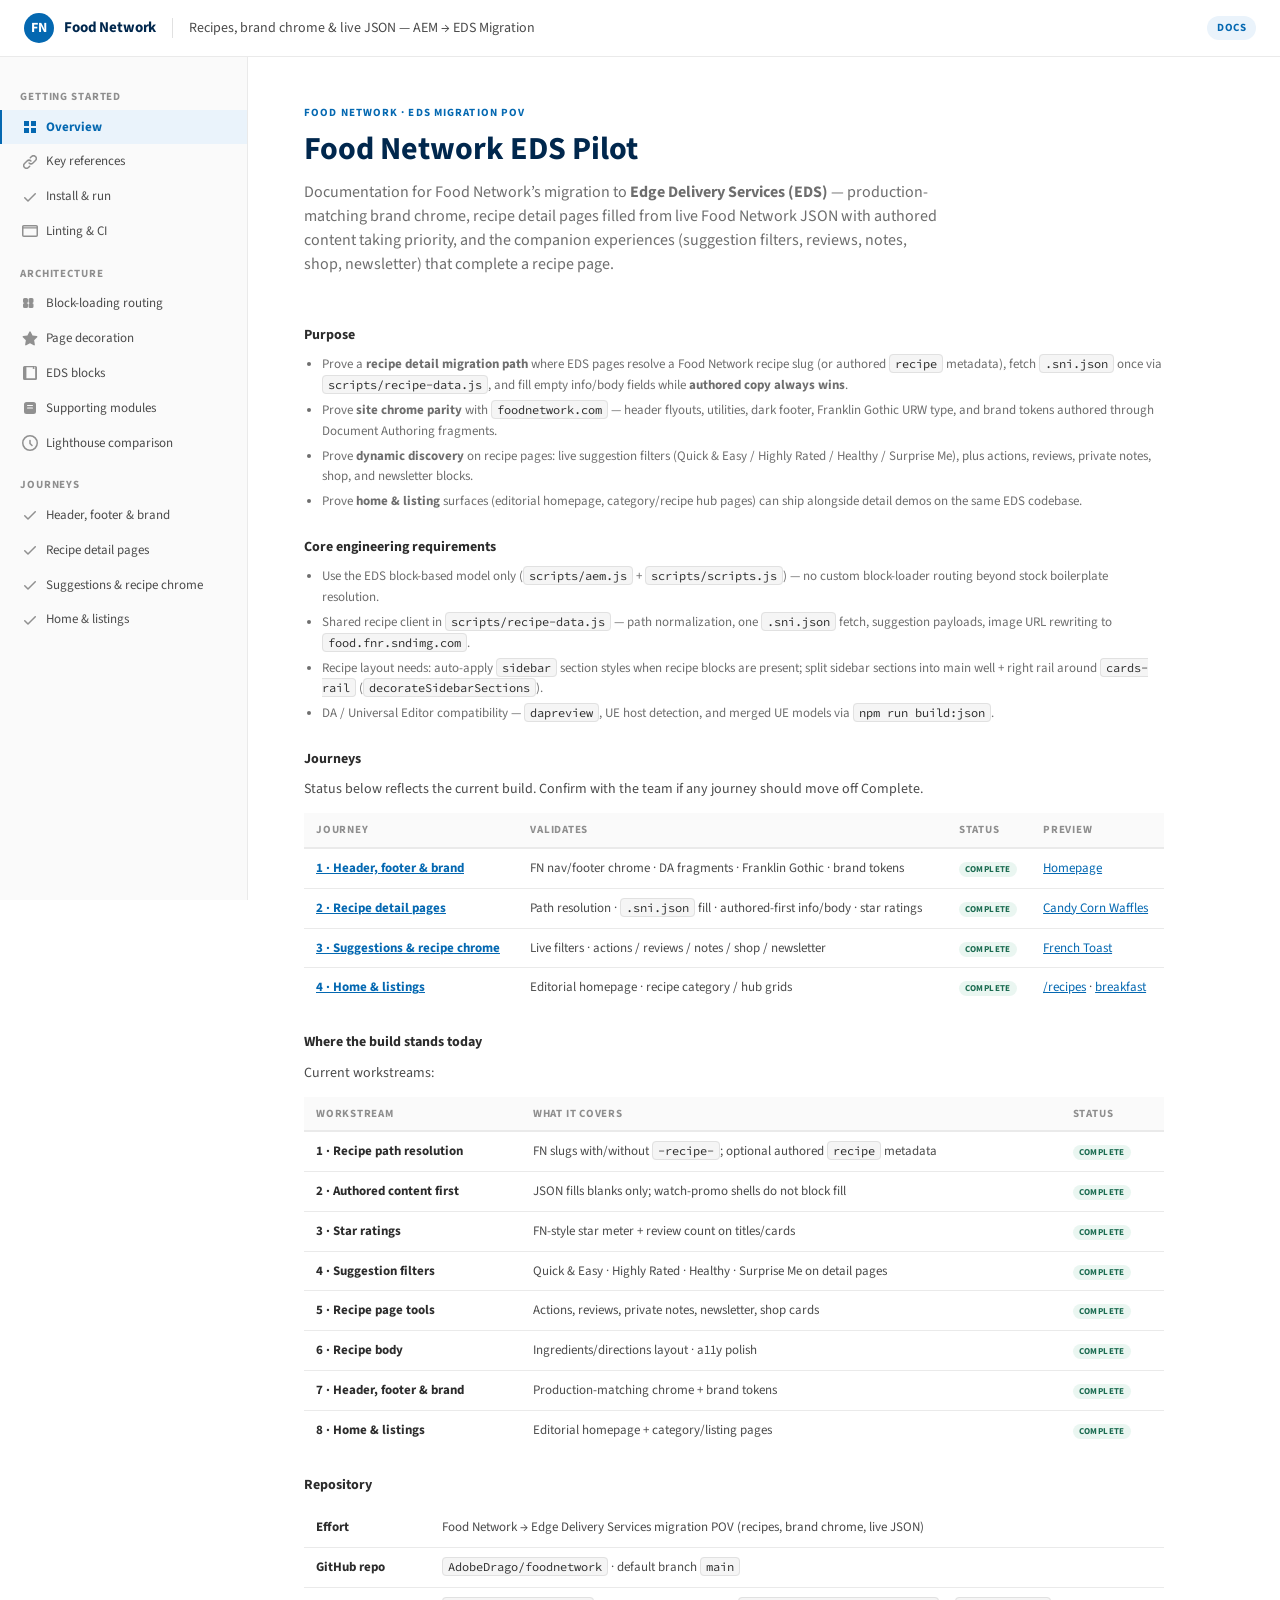
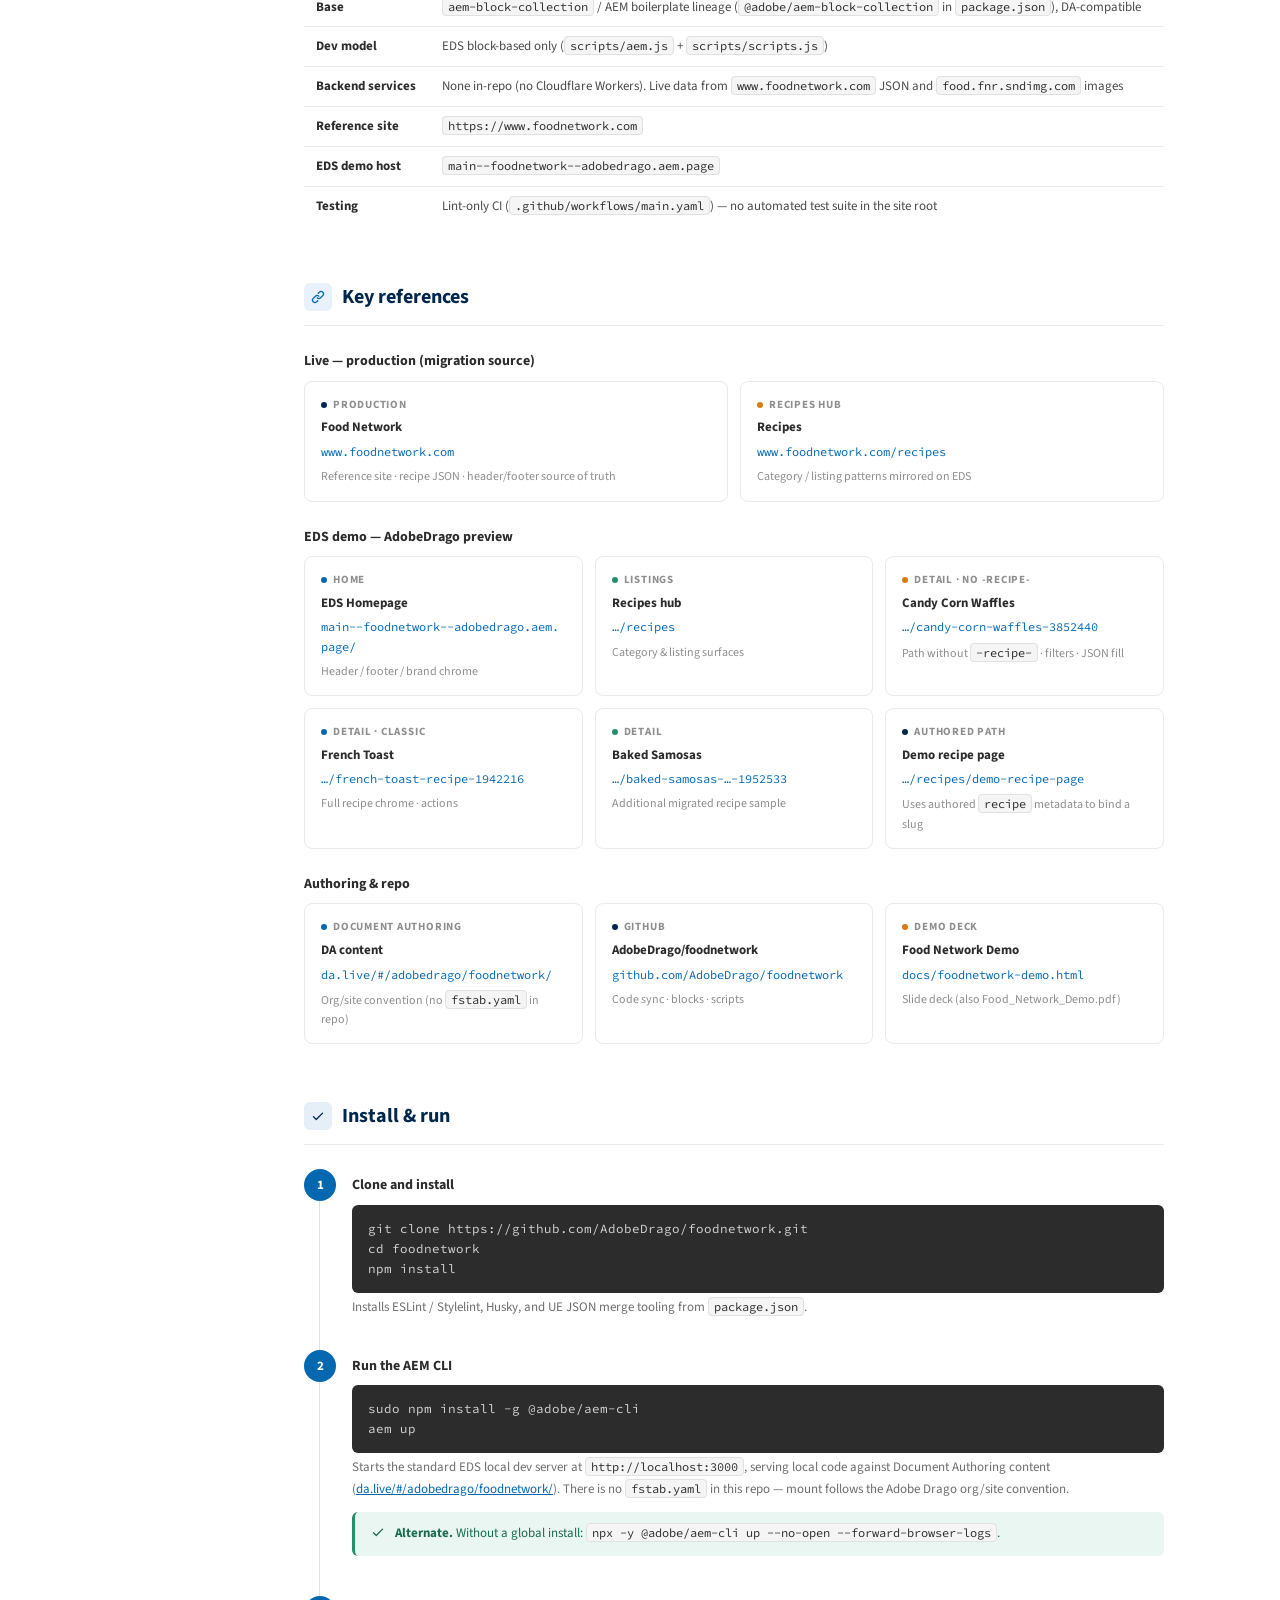
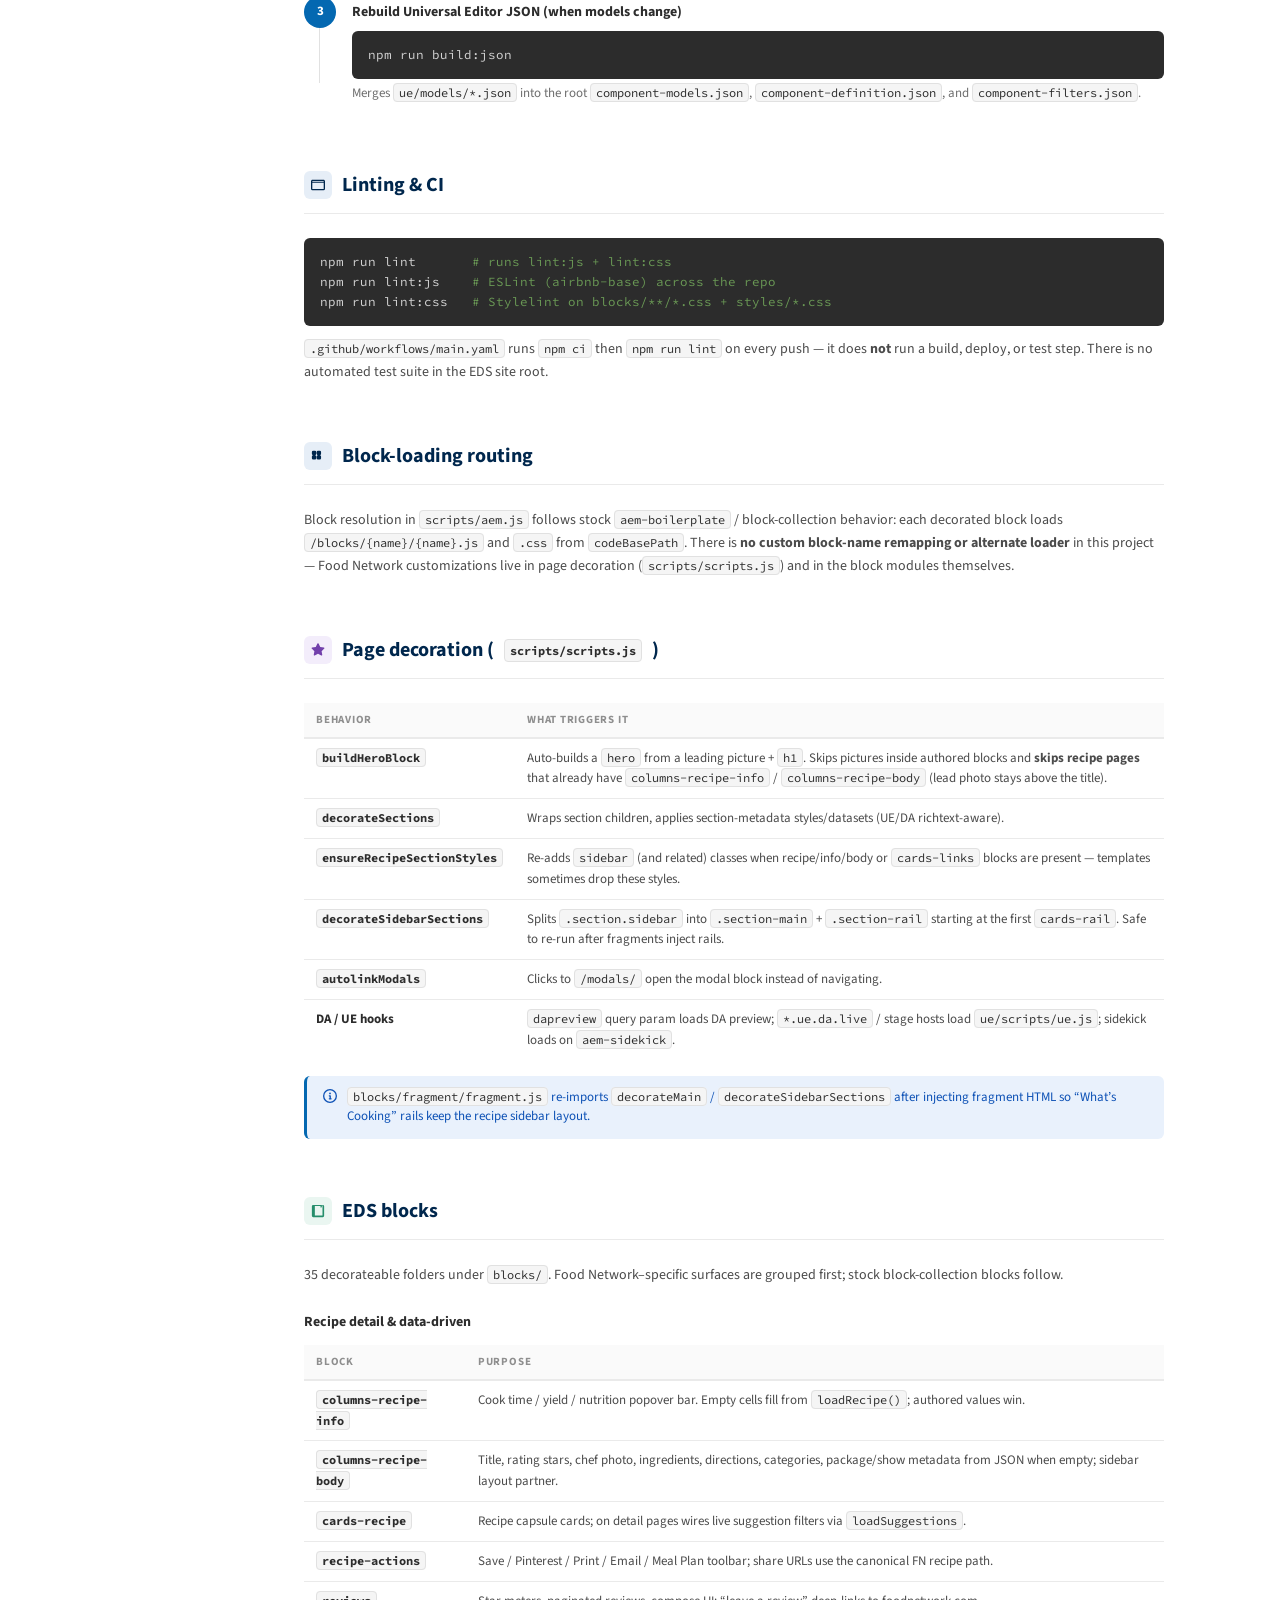
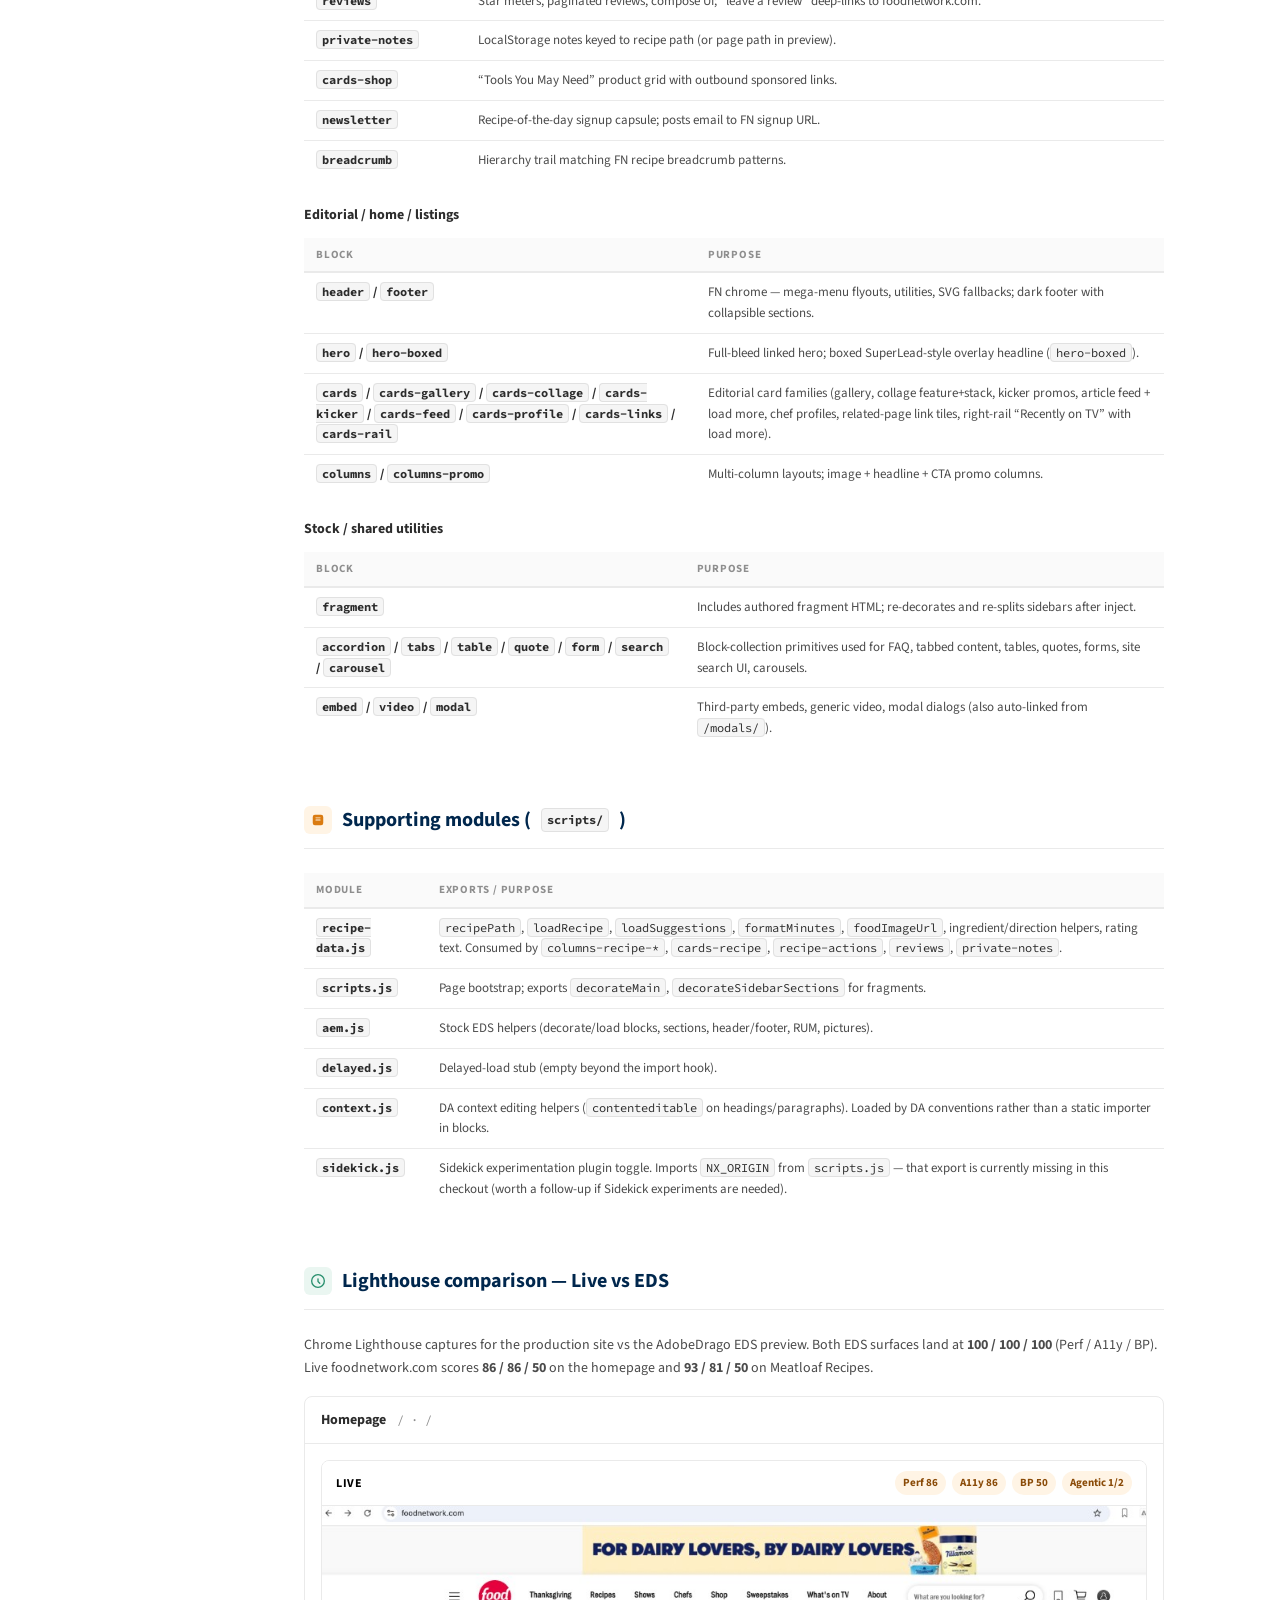
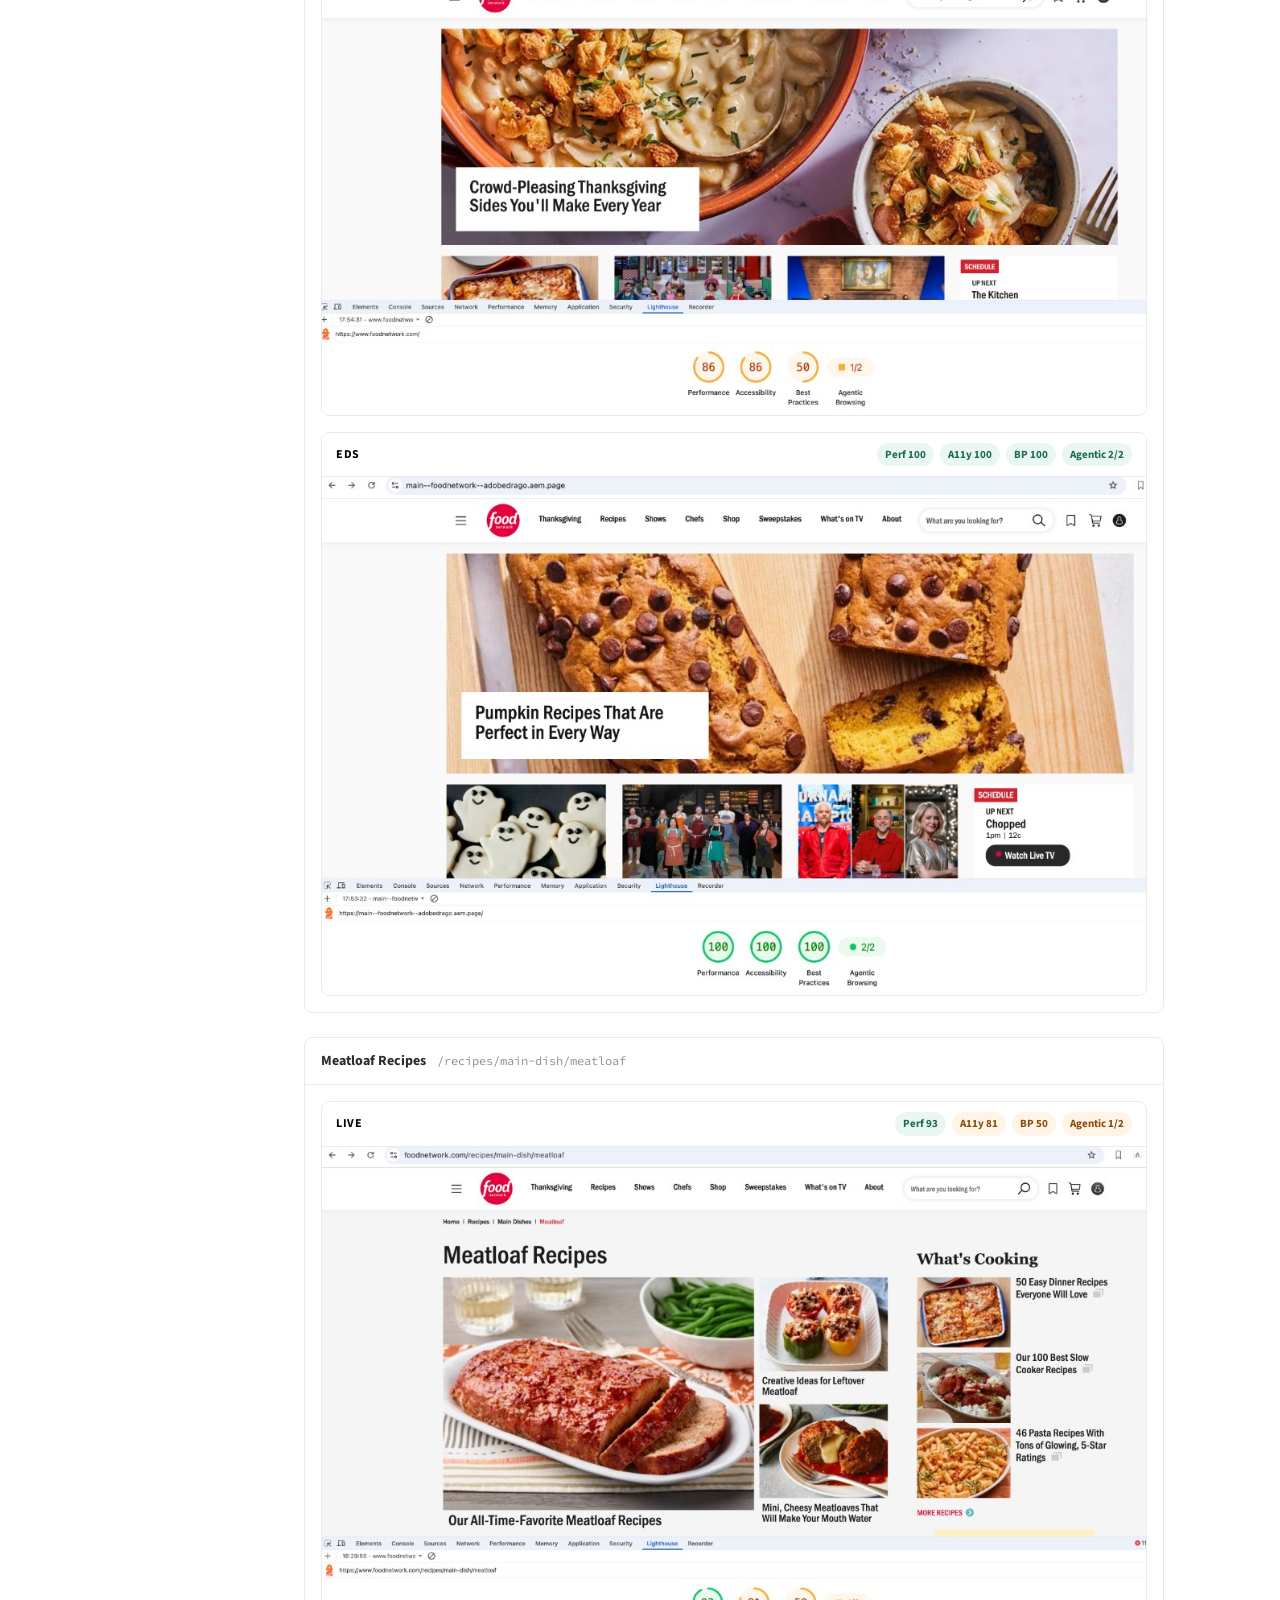
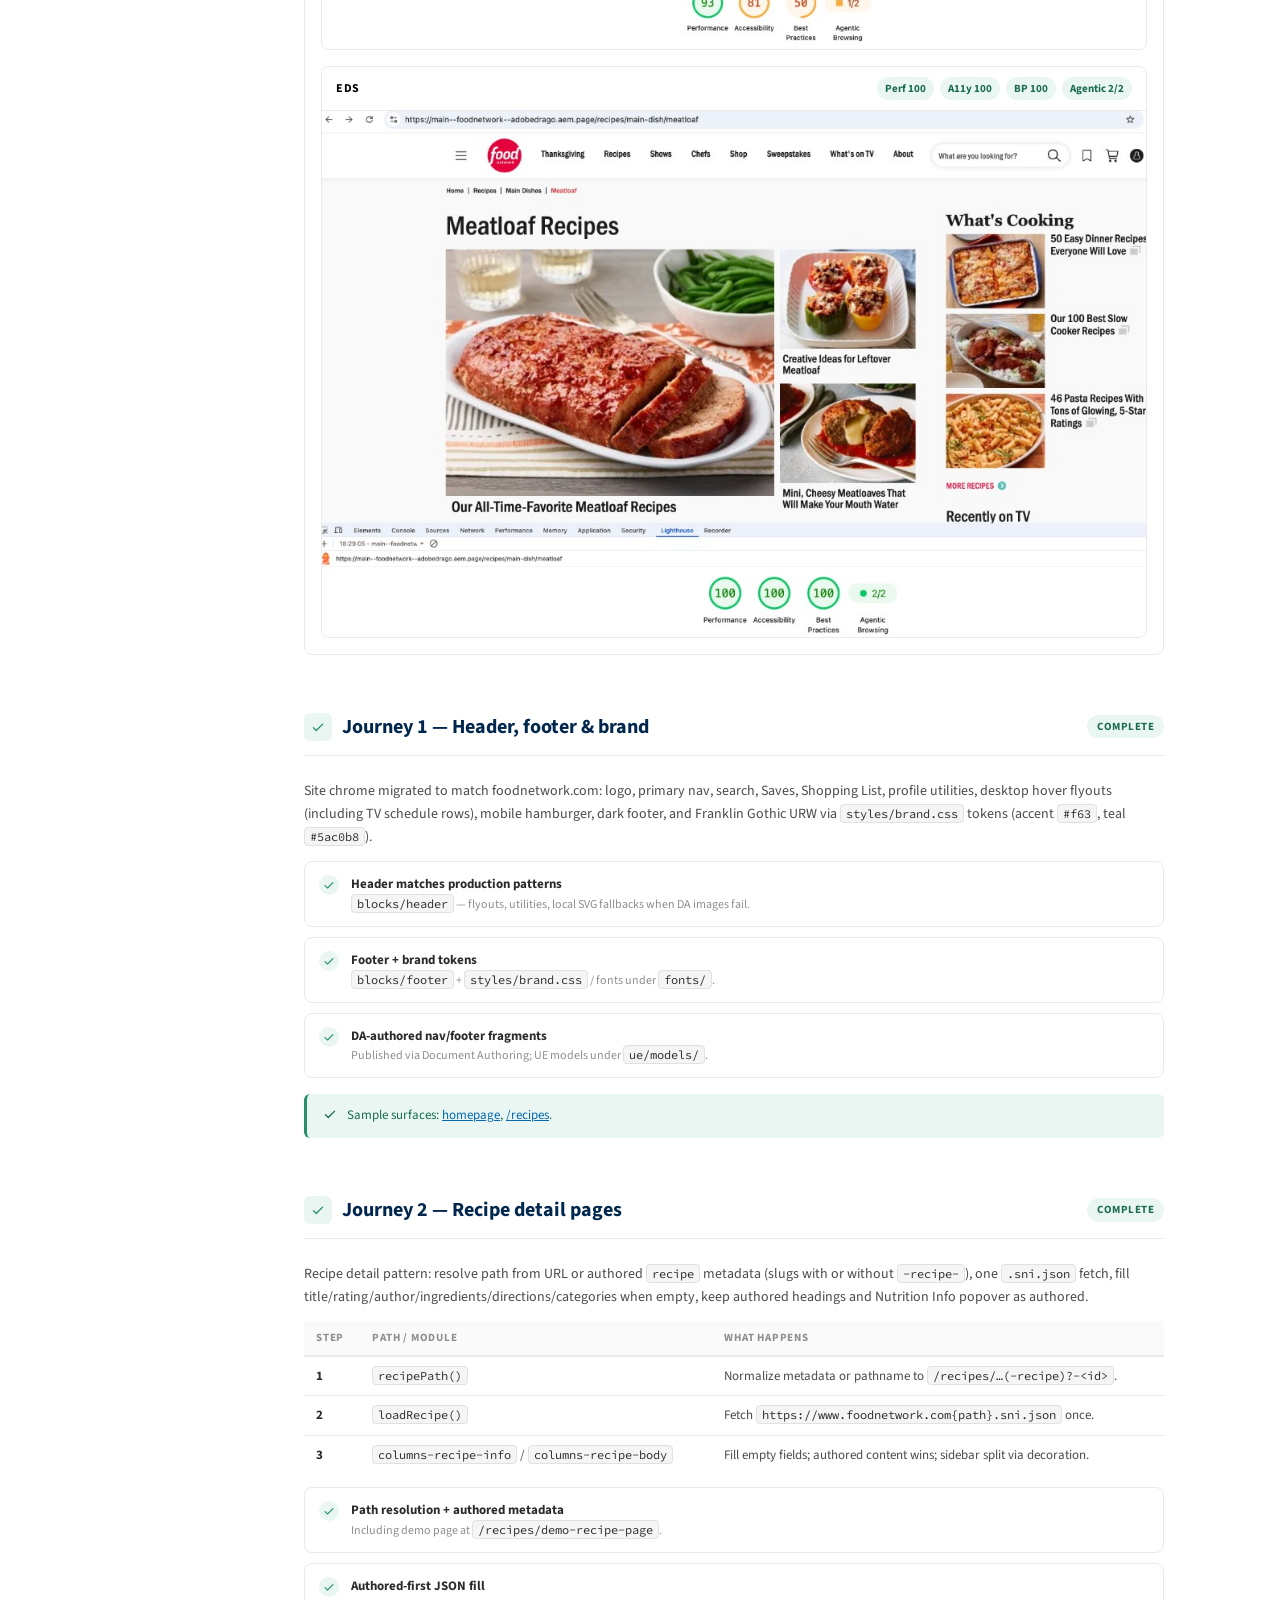
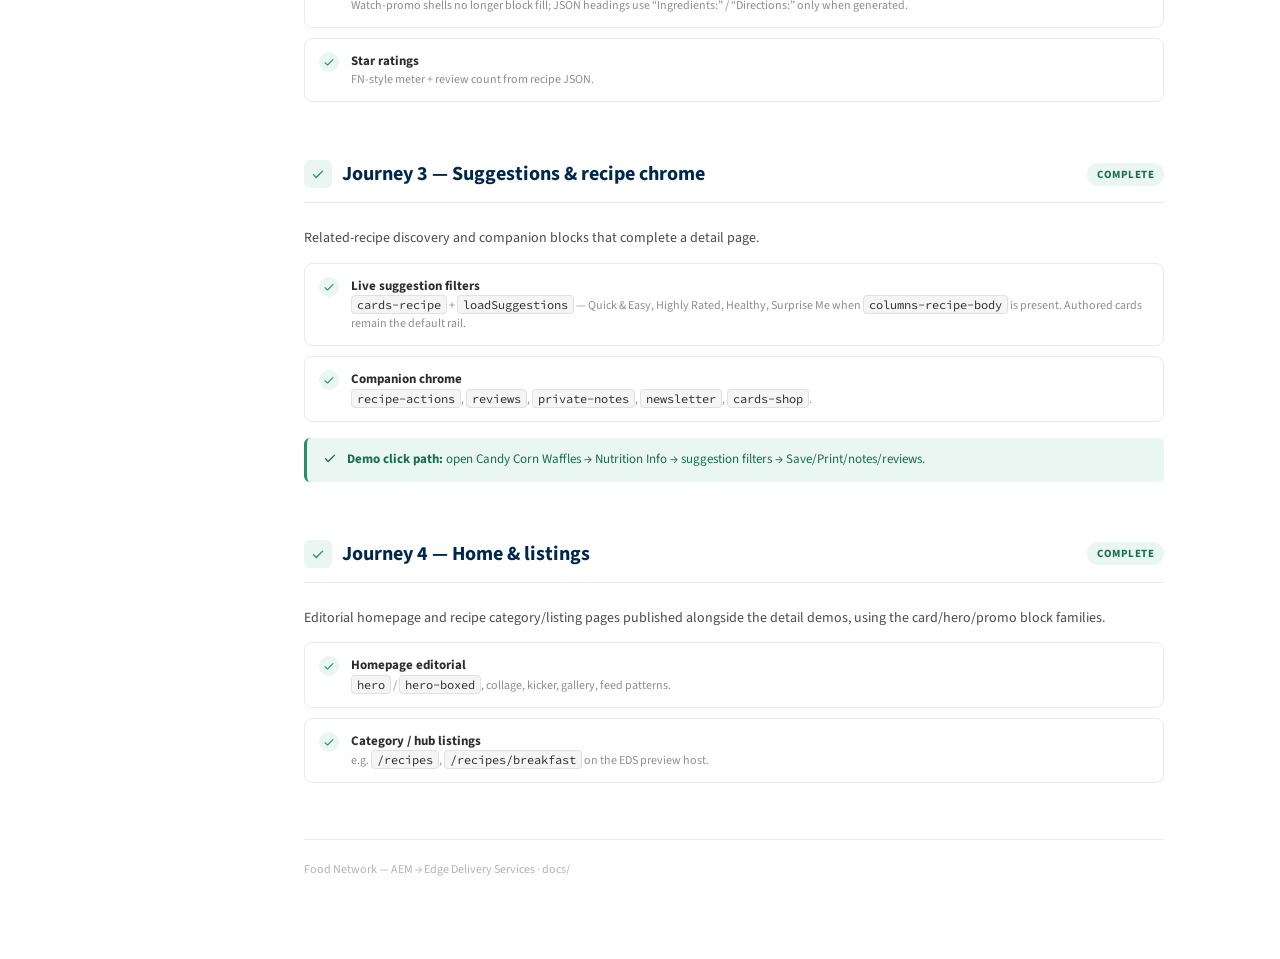
==== commit ec2714d8: "Drop dated demo framing and video-playlist from the project docs. Co-authored-by: Cursor <cursoragen" ====
--- a/docs/index.html
+++ b/docs/index.html
@@ -652,7 +652,7 @@
       </a>
       <a class="sidebar-link" href="#j3-progress">
         <svg class="icon" viewBox="0 0 16 16" fill="currentColor"><path d="M13.78 4.22a.75.75 0 010 1.06l-7.25 7.25a.75.75 0 01-1.06 0L2.22 9.28a.75.75 0 011.06-1.06l2.72 2.72 6.72-6.72a.75.75 0 011.06 0z"/></svg>
-        Suggestions, video &amp; chrome
+        Suggestions &amp; recipe chrome
       </a>
       <a class="sidebar-link" href="#j4-progress">
         <svg class="icon" viewBox="0 0 16 16" fill="currentColor"><path d="M13.78 4.22a.75.75 0 010 1.06l-7.25 7.25a.75.75 0 01-1.06 0L2.22 9.28a.75.75 0 011.06-1.06l2.72 2.72 6.72-6.72a.75.75 0 011.06 0z"/></svg>
@@ -668,7 +668,7 @@
       <div class="page-hero" id="overview">
         <div class="page-hero-eyebrow">Food Network · EDS Migration POV</div>
         <h1>Food Network EDS Pilot</h1>
-        <p class="page-hero-sub">A November 2026 demo POV validating Food Network’s migration to <strong>Edge Delivery Services (EDS)</strong> — production-matching brand chrome, recipe detail pages filled from live Food Network JSON with authored content taking priority, and the companion experiences (suggestion filters, FN video playback, reviews, notes, shop, newsletter) that complete a recipe page.</p>
+        <p class="page-hero-sub">Documentation for Food Network’s migration to <strong>Edge Delivery Services (EDS)</strong> — production-matching brand chrome, recipe detail pages filled from live Food Network JSON with authored content taking priority, and the companion experiences (suggestion filters, reviews, notes, shop, newsletter) that complete a recipe page.</p>
       </div>
 
       <section class="doc-section">
@@ -676,7 +676,7 @@
         <ul class="req-list">
           <li>Prove a <strong>recipe detail migration path</strong> where EDS pages resolve a Food Network recipe slug (or authored <code class="code-inline">recipe</code> metadata), fetch <code class="code-inline">.sni.json</code> once via <code class="code-inline">scripts/recipe-data.js</code>, and fill empty info/body fields while <strong>authored copy always wins</strong>.</li>
           <li>Prove <strong>site chrome parity</strong> with <code class="code-inline">foodnetwork.com</code> — header flyouts, utilities, dark footer, Franklin Gothic URW type, and brand tokens authored through Document Authoring fragments.</li>
-          <li>Prove <strong>dynamic discovery &amp; media</strong> on recipe pages: live suggestion filters (Quick &amp; Easy / Highly Rated / Healthy / Surprise Me), inline Food Network HLS video via <code class="code-inline">video-playlist</code>, plus actions, reviews, private notes, shop, and newsletter blocks.</li>
+          <li>Prove <strong>dynamic discovery</strong> on recipe pages: live suggestion filters (Quick &amp; Easy / Highly Rated / Healthy / Surprise Me), plus actions, reviews, private notes, shop, and newsletter blocks.</li>
           <li>Prove <strong>home &amp; listing</strong> surfaces (editorial homepage, category/recipe hub pages) can ship alongside detail demos on the same EDS codebase.</li>
         </ul>
 
@@ -689,7 +689,7 @@
         </ul>
 
         <h3>Journeys</h3>
-        <p>Status below reflects the November 2026 demo POV in <code class="code-inline">docs/foodnetwork-demo.html</code> (“Successful Migration …” framing). Confirm with the team if any journey should move off Complete.</p>
+        <p>Status below reflects the current build. Confirm with the team if any journey should move off Complete.</p>
         <table class="spec-table">
           <thead>
             <tr><th>Journey</th><th>Validates</th><th>Status</th><th>Preview</th></tr>
@@ -708,8 +708,8 @@
               <td><a href="https://main--foodnetwork--adobedrago.aem.page/recipes/food-network-kitchen/candy-corn-waffles-3852440" target="_blank" rel="noopener" style="color:var(--brand-blue);">Candy Corn Waffles</a></td>
             </tr>
             <tr>
-              <td><a href="#j3-progress" style="color:var(--brand-blue);">3 · Suggestions, video &amp; chrome</a></td>
-              <td>Live filters · FN HLS video · actions / reviews / notes / shop / newsletter</td>
+              <td><a href="#j3-progress" style="color:var(--brand-blue);">3 · Suggestions &amp; recipe chrome</a></td>
+              <td>Live filters · actions / reviews / notes / shop / newsletter</td>
               <td><span class="nav-status ns-done">Complete</span></td>
               <td><a href="https://main--foodnetwork--adobedrago.aem.page/recipes/alton-brown/french-toast-recipe-1942216" target="_blank" rel="noopener" style="color:var(--brand-blue);">French Toast</a></td>
             </tr>
@@ -723,7 +723,7 @@
         </table>
 
         <h3>Where the build stands today</h3>
-        <p>Demo workstreams called out in the November 2026 Food Network Demo deck:</p>
+        <p>Current workstreams:</p>
         <table class="spec-table">
           <thead><tr><th>Workstream</th><th>What it covers</th><th>Status</th></tr></thead>
           <tbody>
@@ -732,7 +732,7 @@
             <tr><td>3 · Star ratings</td><td>FN-style star meter + review count on titles/cards</td><td><span class="nav-status ns-done">Complete</span></td></tr>
             <tr><td>4 · Suggestion filters</td><td>Quick &amp; Easy · Highly Rated · Healthy · Surprise Me on detail pages</td><td><span class="nav-status ns-done">Complete</span></td></tr>
             <tr><td>5 · Recipe page tools</td><td>Actions, reviews, private notes, newsletter, shop cards</td><td><span class="nav-status ns-done">Complete</span></td></tr>
-            <tr><td>6 · Video &amp; recipe body</td><td>Inline FN video · ingredients/directions layout · a11y polish</td><td><span class="nav-status ns-done">Complete</span></td></tr>
+            <tr><td>6 · Recipe body</td><td>Ingredients/directions layout · a11y polish</td><td><span class="nav-status ns-done">Complete</span></td></tr>
             <tr><td>7 · Header, footer &amp; brand</td><td>Production-matching chrome + brand tokens</td><td><span class="nav-status ns-done">Complete</span></td></tr>
             <tr><td>8 · Home &amp; listings</td><td>Editorial homepage + category/listing pages</td><td><span class="nav-status ns-done">Complete</span></td></tr>
           </tbody>
@@ -745,7 +745,7 @@
             <tr><td>GitHub repo</td><td><code class="code-inline">AdobeDrago/foodnetwork</code> · default branch <code class="code-inline">main</code></td></tr>
             <tr><td>Base</td><td><code class="code-inline">aem-block-collection</code> / AEM boilerplate lineage (<code class="code-inline">@adobe/aem-block-collection</code> in <code class="code-inline">package.json</code>), DA-compatible</td></tr>
             <tr><td>Dev model</td><td>EDS block-based only (<code class="code-inline">scripts/aem.js</code> + <code class="code-inline">scripts/scripts.js</code>)</td></tr>
-            <tr><td>Backend services</td><td>None in-repo (no Cloudflare Workers). Live data from <code class="code-inline">www.foodnetwork.com</code> JSON / playback endpoints and <code class="code-inline">food.fnr.sndimg.com</code> images</td></tr>
+            <tr><td>Backend services</td><td>None in-repo (no Cloudflare Workers). Live data from <code class="code-inline">www.foodnetwork.com</code> JSON and <code class="code-inline">food.fnr.sndimg.com</code> images</td></tr>
             <tr><td>Reference site</td><td><code class="code-inline">https://www.foodnetwork.com</code></td></tr>
             <tr><td>EDS demo host</td><td><code class="code-inline">main--foodnetwork--adobedrago.aem.page</code></td></tr>
             <tr><td>Testing</td><td>Lint-only CI (<code class="code-inline">.github/workflows/main.yaml</code>) — no automated test suite in the site root</td></tr>
@@ -802,7 +802,7 @@
             <span class="url-card-label"><span class="dot dot-blue"></span>Detail · classic</span>
             <span class="url-card-title">French Toast</span>
             <span class="url-card-url">…/french-toast-recipe-1942216</span>
-            <span class="url-card-desc">Full recipe chrome · video · actions</span>
+            <span class="url-card-desc">Full recipe chrome · actions</span>
           </a>
           <a class="url-card" href="https://main--foodnetwork--adobedrago.aem.page/recipes/winner-aarti-sequeira1/baked-samosas-with-mint-chutney-recipe-1952533" target="_blank" rel="noopener">
             <span class="url-card-label"><span class="dot dot-green"></span>Detail</span>
@@ -836,7 +836,7 @@
             <span class="url-card-label"><span class="dot dot-orange"></span>Demo deck</span>
             <span class="url-card-title">Food Network Demo</span>
             <span class="url-card-url">docs/foodnetwork-demo.html</span>
-            <span class="url-card-desc">Nov 2026 slide deck (also Food_Network_Demo.pdf)</span>
+            <span class="url-card-desc">Slide deck (also Food_Network_Demo.pdf)</span>
           </a>
         </div>
       </section>
@@ -951,7 +951,6 @@
             <tr><td><code class="code-inline">columns-recipe-info</code></td><td>Cook time / yield / nutrition popover bar. Empty cells fill from <code class="code-inline">loadRecipe()</code>; authored values win.</td></tr>
             <tr><td><code class="code-inline">columns-recipe-body</code></td><td>Title, rating stars, chef photo, ingredients, directions, categories, package/show metadata from JSON when empty; sidebar layout partner.</td></tr>
             <tr><td><code class="code-inline">cards-recipe</code></td><td>Recipe capsule cards; on detail pages wires live suggestion filters via <code class="code-inline">loadSuggestions</code>.</td></tr>
-            <tr><td><code class="code-inline">video-playlist</code></td><td>Featured player + optional rail; YouTube/Vimeo/media files inline; FN recipe assets stream via HLS like foodnetwork.com.</td></tr>
             <tr><td><code class="code-inline">recipe-actions</code></td><td>Save / Pinterest / Print / Email / Meal Plan toolbar; share URLs use the canonical FN recipe path.</td></tr>
             <tr><td><code class="code-inline">reviews</code></td><td>Star meters, paginated reviews, compose UI; “leave a review” deep-links to foodnetwork.com.</td></tr>
             <tr><td><code class="code-inline">private-notes</code></td><td>LocalStorage notes keyed to recipe path (or page path in preview).</td></tr>
@@ -1163,11 +1162,11 @@
           <span class="section-icon icon-green">
             <svg width="14" height="14" viewBox="0 0 16 16" fill="currentColor"><path d="M13.78 4.22a.75.75 0 010 1.06l-7.25 7.25a.75.75 0 01-1.06 0L2.22 9.28a.75.75 0 011.06-1.06l2.72 2.72 6.72-6.72a.75.75 0 011.06 0z"/></svg>
           </span>
-          Journey 3 — Suggestions, video &amp; recipe chrome
+          Journey 3 — Suggestions &amp; recipe chrome
           <span class="status-badge sb-done">Complete</span>
         </h2>
         <div class="section-rule"></div>
-        <p>Related-recipe discovery, Food Network playback, and companion blocks that complete a detail page.</p>
+        <p>Related-recipe discovery and companion blocks that complete a detail page.</p>
         <ul class="checklist">
           <li class="check-item">
             <span class="check-mark cm-done"><svg viewBox="0 0 16 16" fill="currentColor"><path d="M13.78 4.22a.75.75 0 010 1.06l-7.25 7.25a.75.75 0 01-1.06 0L2.22 9.28a.75.75 0 011.06-1.06l2.72 2.72 6.72-6.72a.75.75 0 011.06 0z"/></svg></span>
@@ -1179,13 +1178,6 @@
           <li class="check-item">
             <span class="check-mark cm-done"><svg viewBox="0 0 16 16" fill="currentColor"><path d="M13.78 4.22a.75.75 0 010 1.06l-7.25 7.25a.75.75 0 01-1.06 0L2.22 9.28a.75.75 0 011.06-1.06l2.72 2.72 6.72-6.72a.75.75 0 011.06 0z"/></svg></span>
             <div class="check-body">
-              <div class="check-title">Video playlist</div>
-              <div class="check-note"><code class="code-inline">video-playlist</code> — featured player, optional rail, FN HLS playback.</div>
-            </div>
-          </li>
-          <li class="check-item">
-            <span class="check-mark cm-done"><svg viewBox="0 0 16 16" fill="currentColor"><path d="M13.78 4.22a.75.75 0 010 1.06l-7.25 7.25a.75.75 0 01-1.06 0L2.22 9.28a.75.75 0 011.06-1.06l2.72 2.72 6.72-6.72a.75.75 0 011.06 0z"/></svg></span>
-            <div class="check-body">
               <div class="check-title">Companion chrome</div>
               <div class="check-note"><code class="code-inline">recipe-actions</code>, <code class="code-inline">reviews</code>, <code class="code-inline">private-notes</code>, <code class="code-inline">newsletter</code>, <code class="code-inline">cards-shop</code>.</div>
             </div>
@@ -1193,7 +1185,7 @@
         </ul>
         <div class="notice tip">
           <svg class="notice-icon" width="14" height="14" viewBox="0 0 16 16" fill="currentColor"><path d="M13.78 4.22a.75.75 0 010 1.06l-7.25 7.25a.75.75 0 01-1.06 0L2.22 9.28a.75.75 0 011.06-1.06l2.72 2.72 6.72-6.72a.75.75 0 011.06 0z"/></svg>
-          <span><strong>Demo click path:</strong> open Candy Corn Waffles → Nutrition Info → suggestion filters → Save/Print/notes/reviews → play the recipe video rail.</span>
+          <span><strong>Demo click path:</strong> open Candy Corn Waffles → Nutrition Info → suggestion filters → Save/Print/notes/reviews.</span>
         </div>
       </section>
 
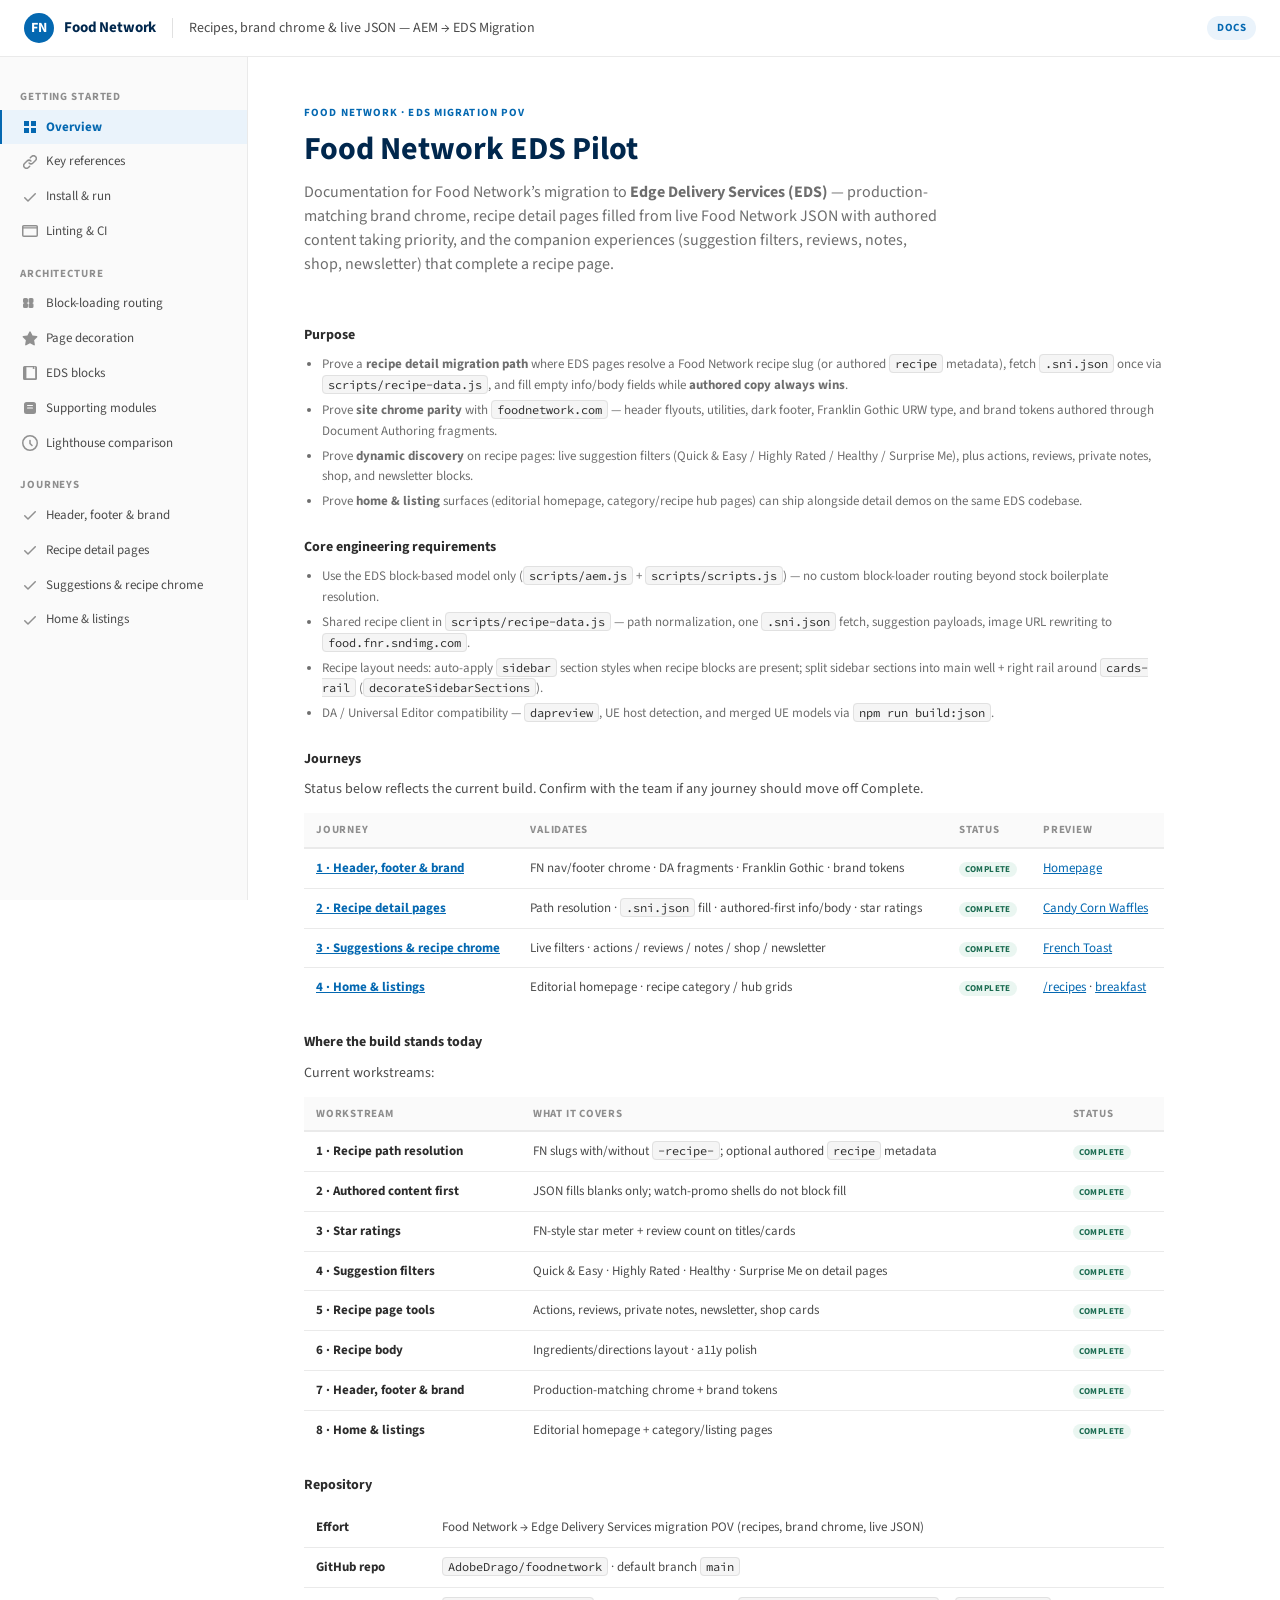
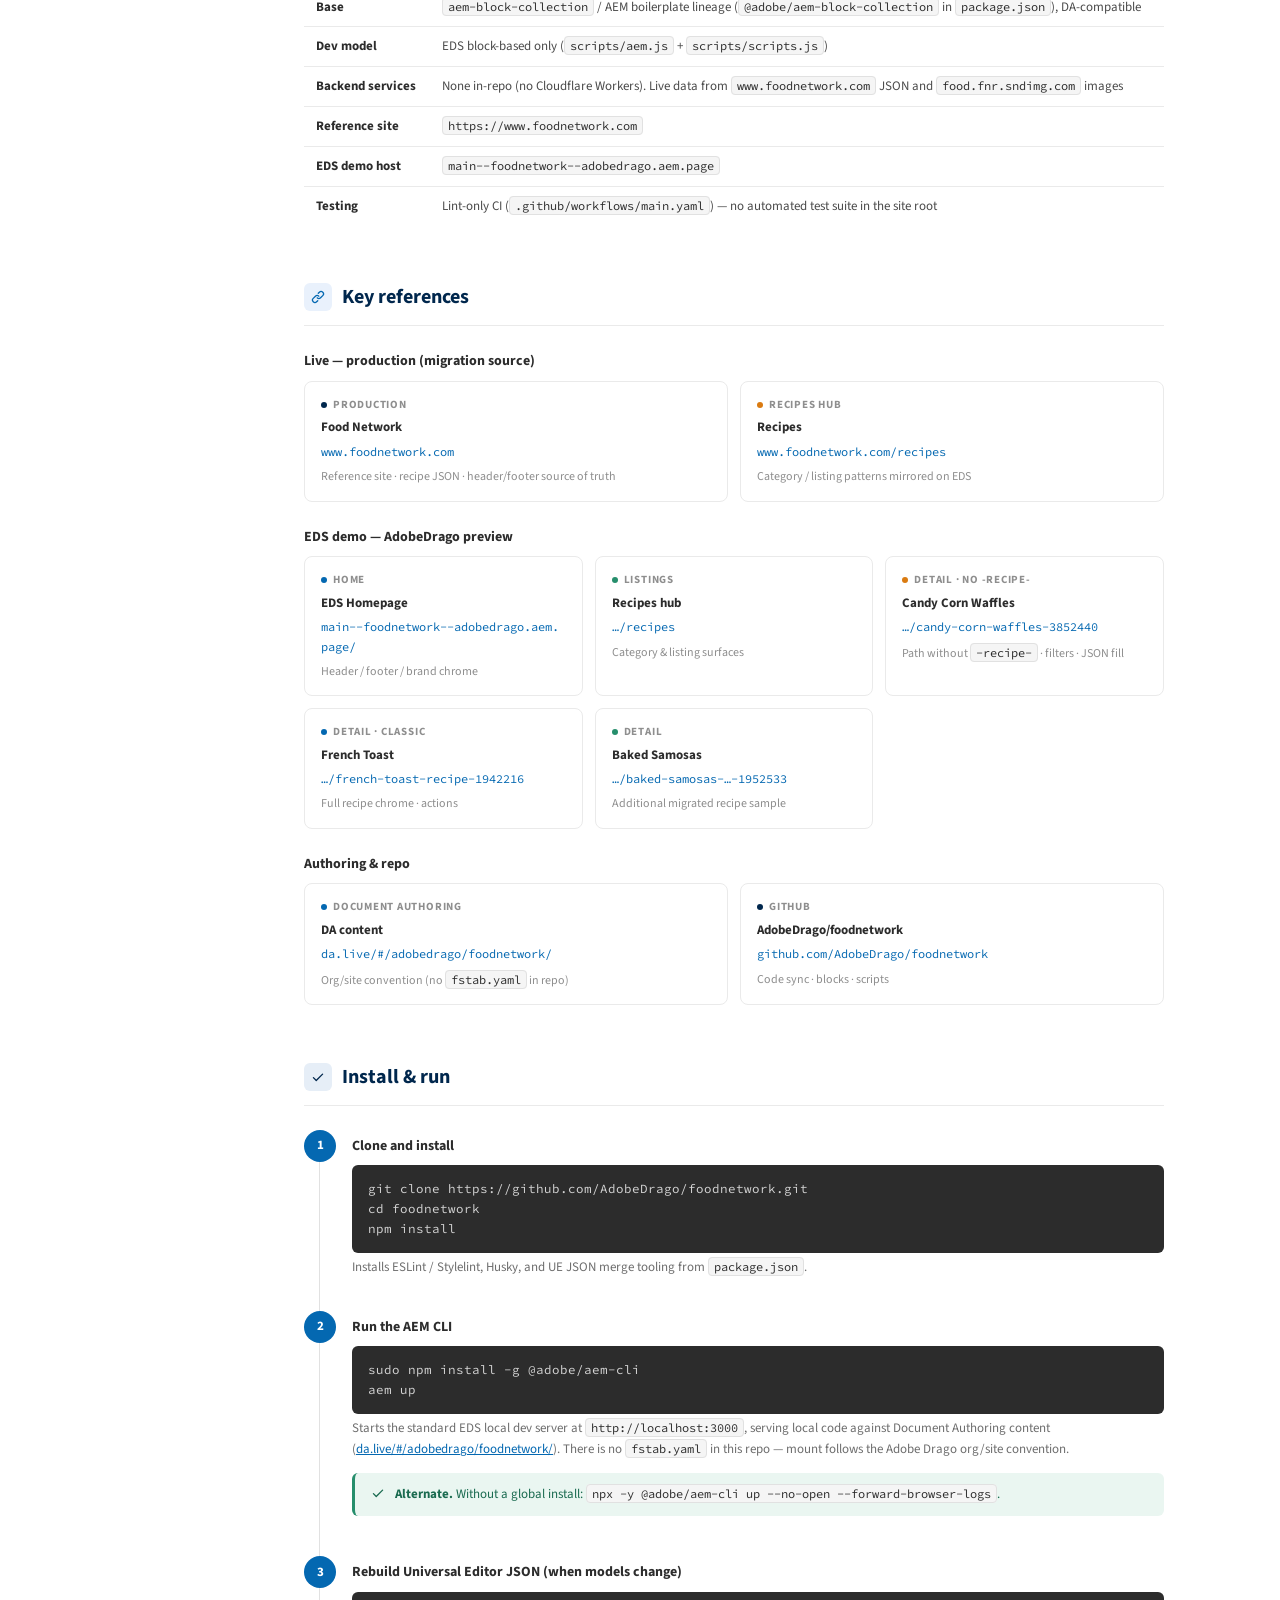
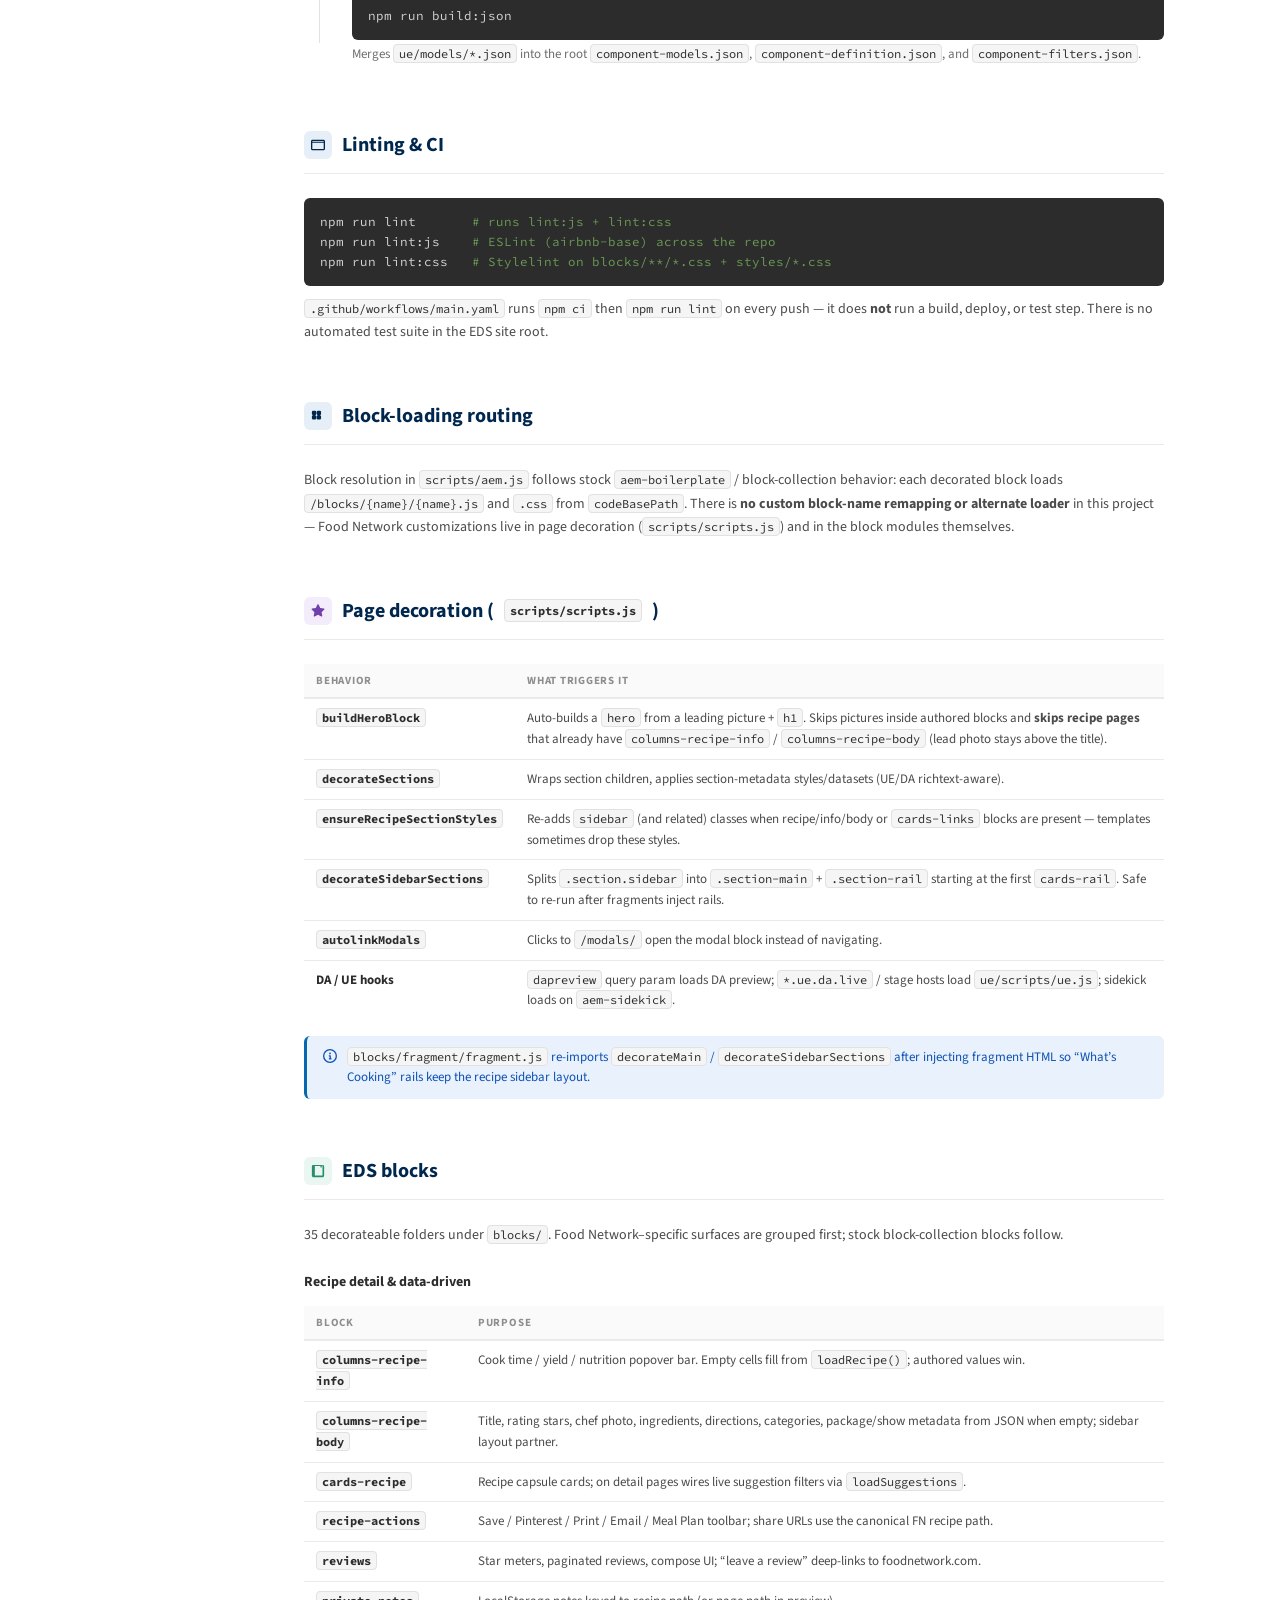
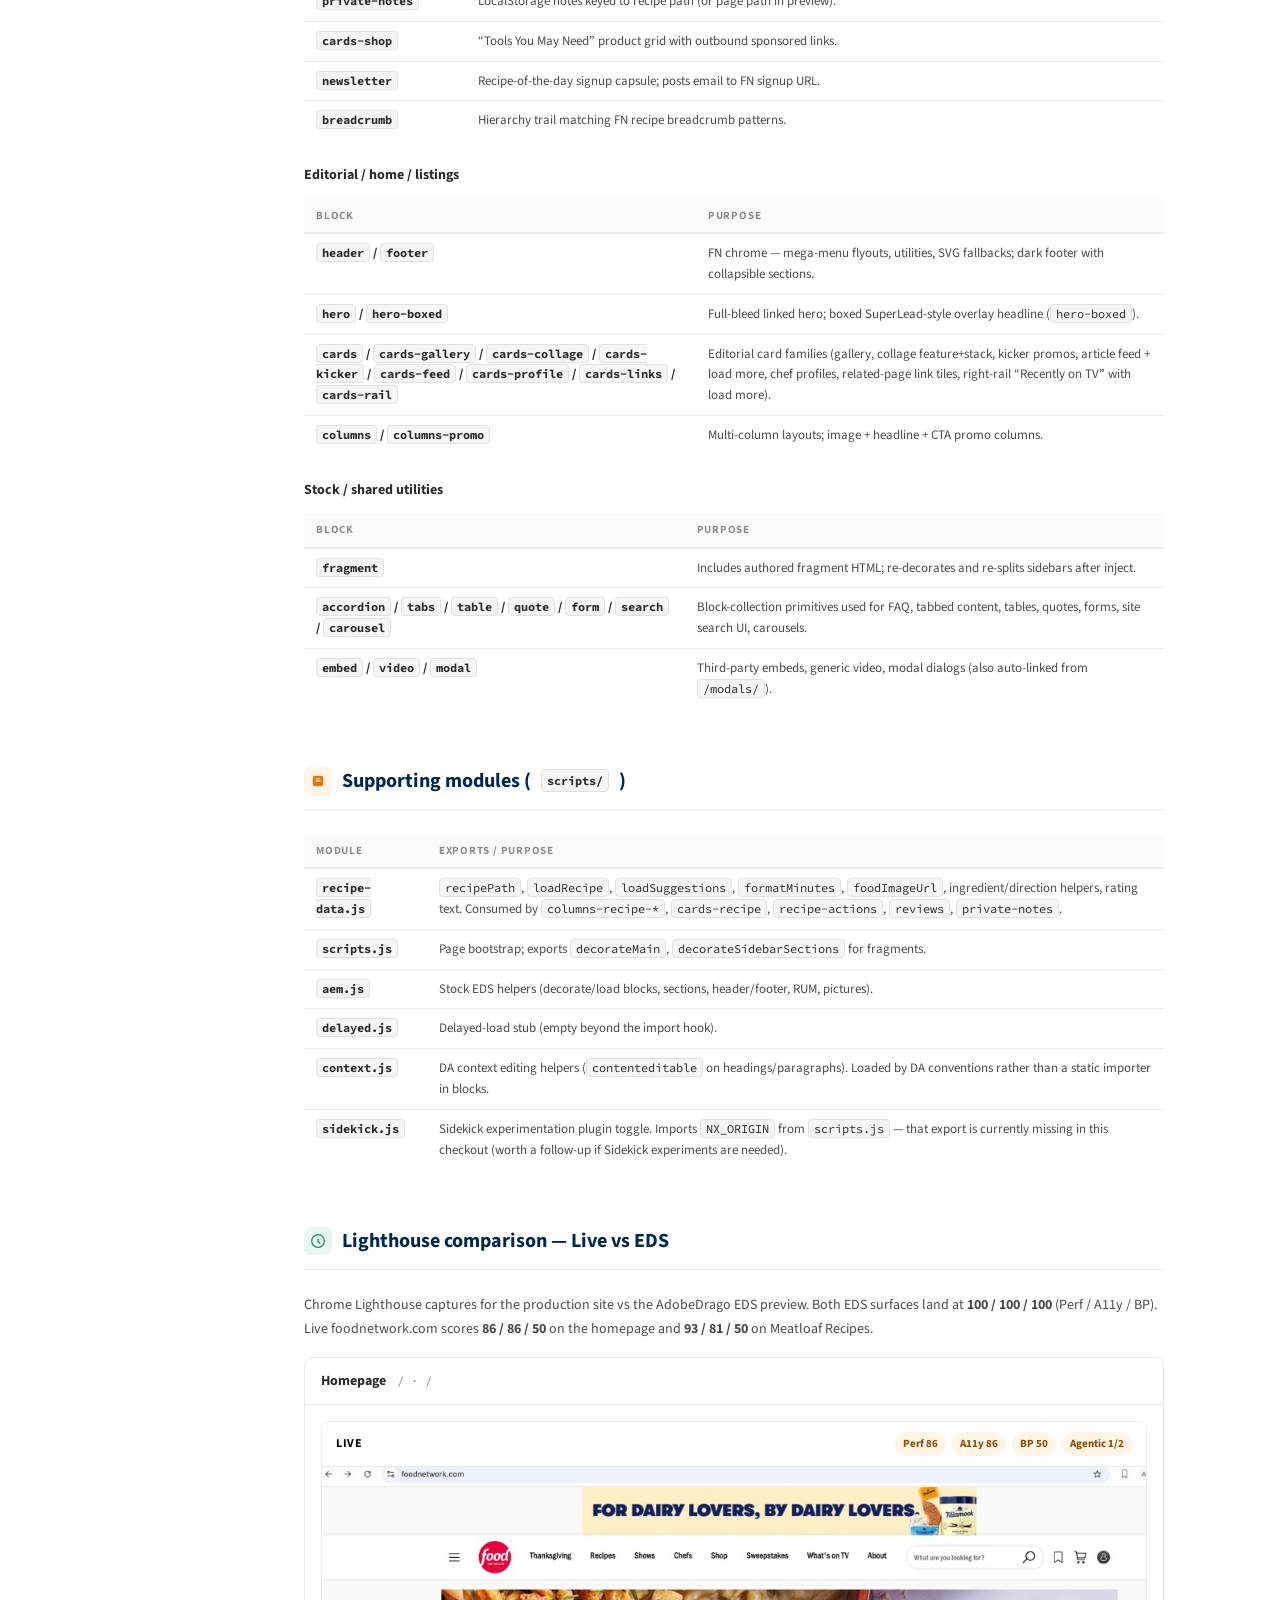
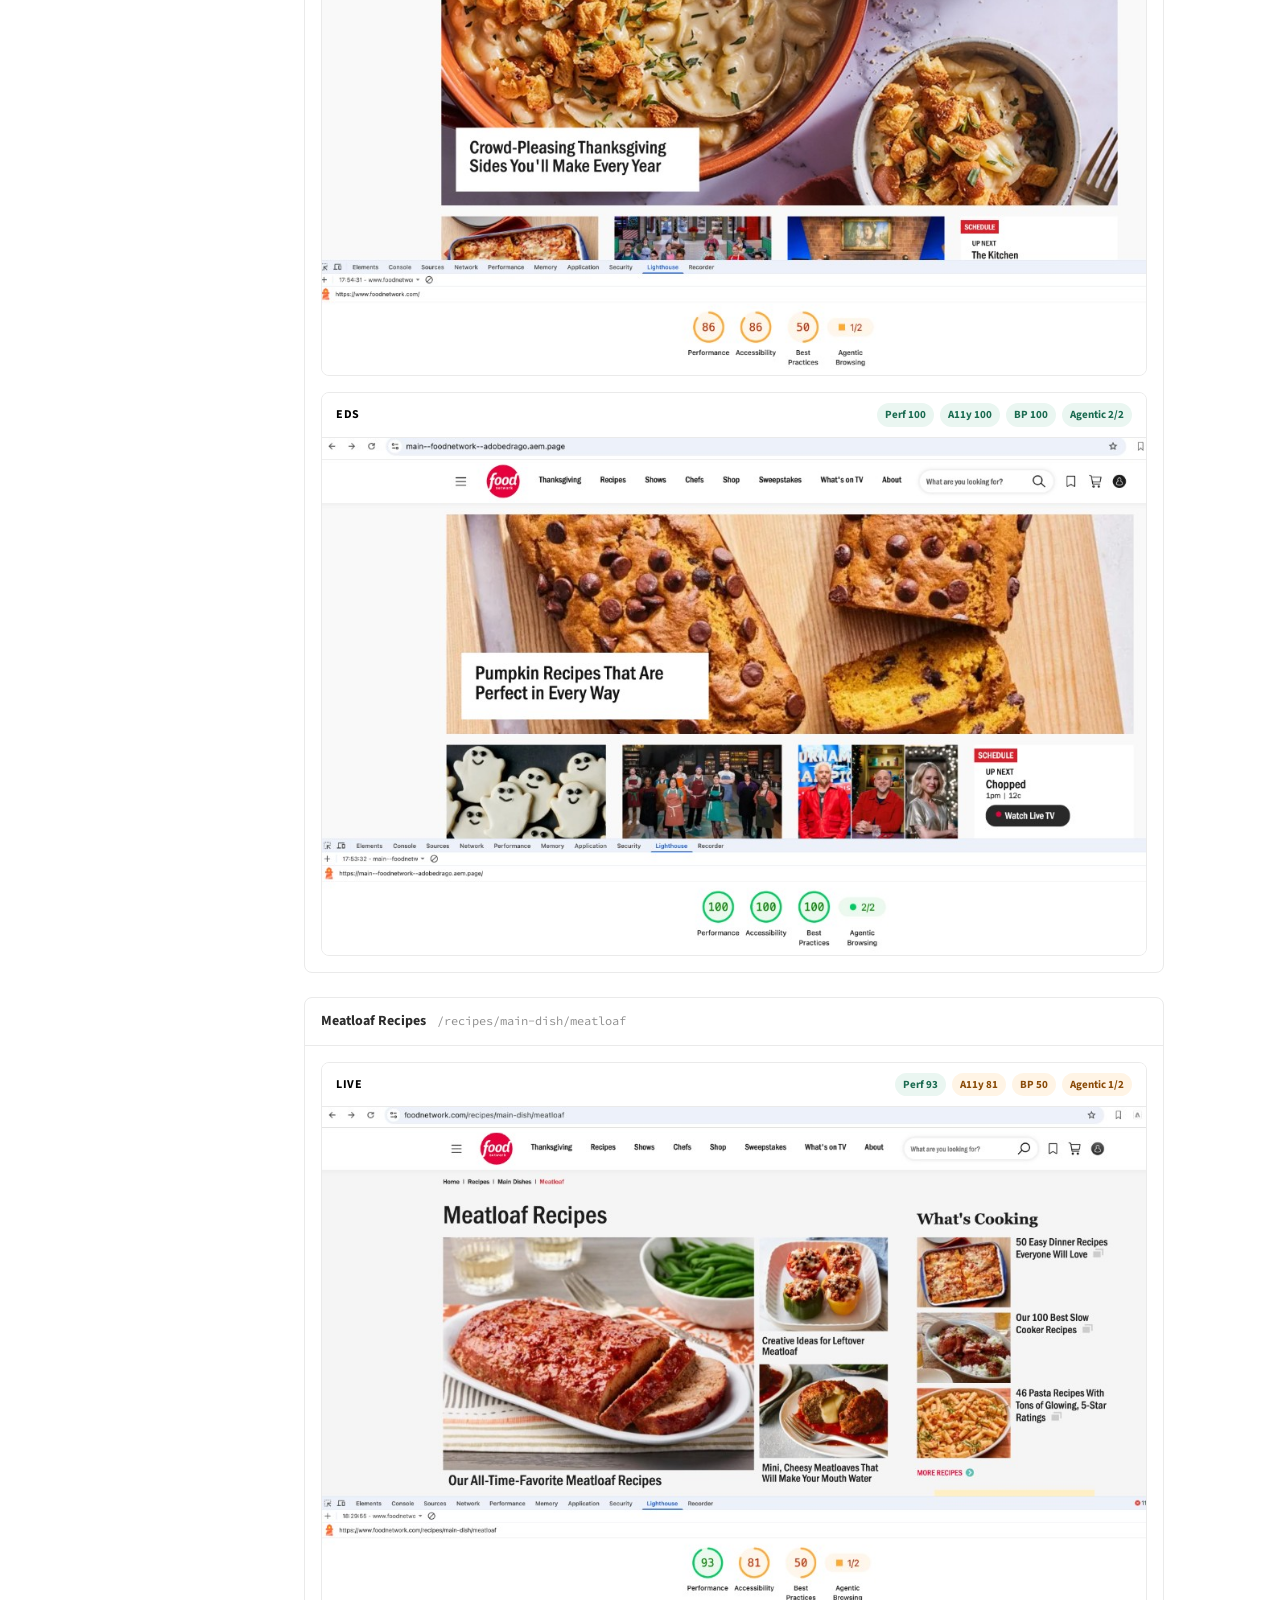
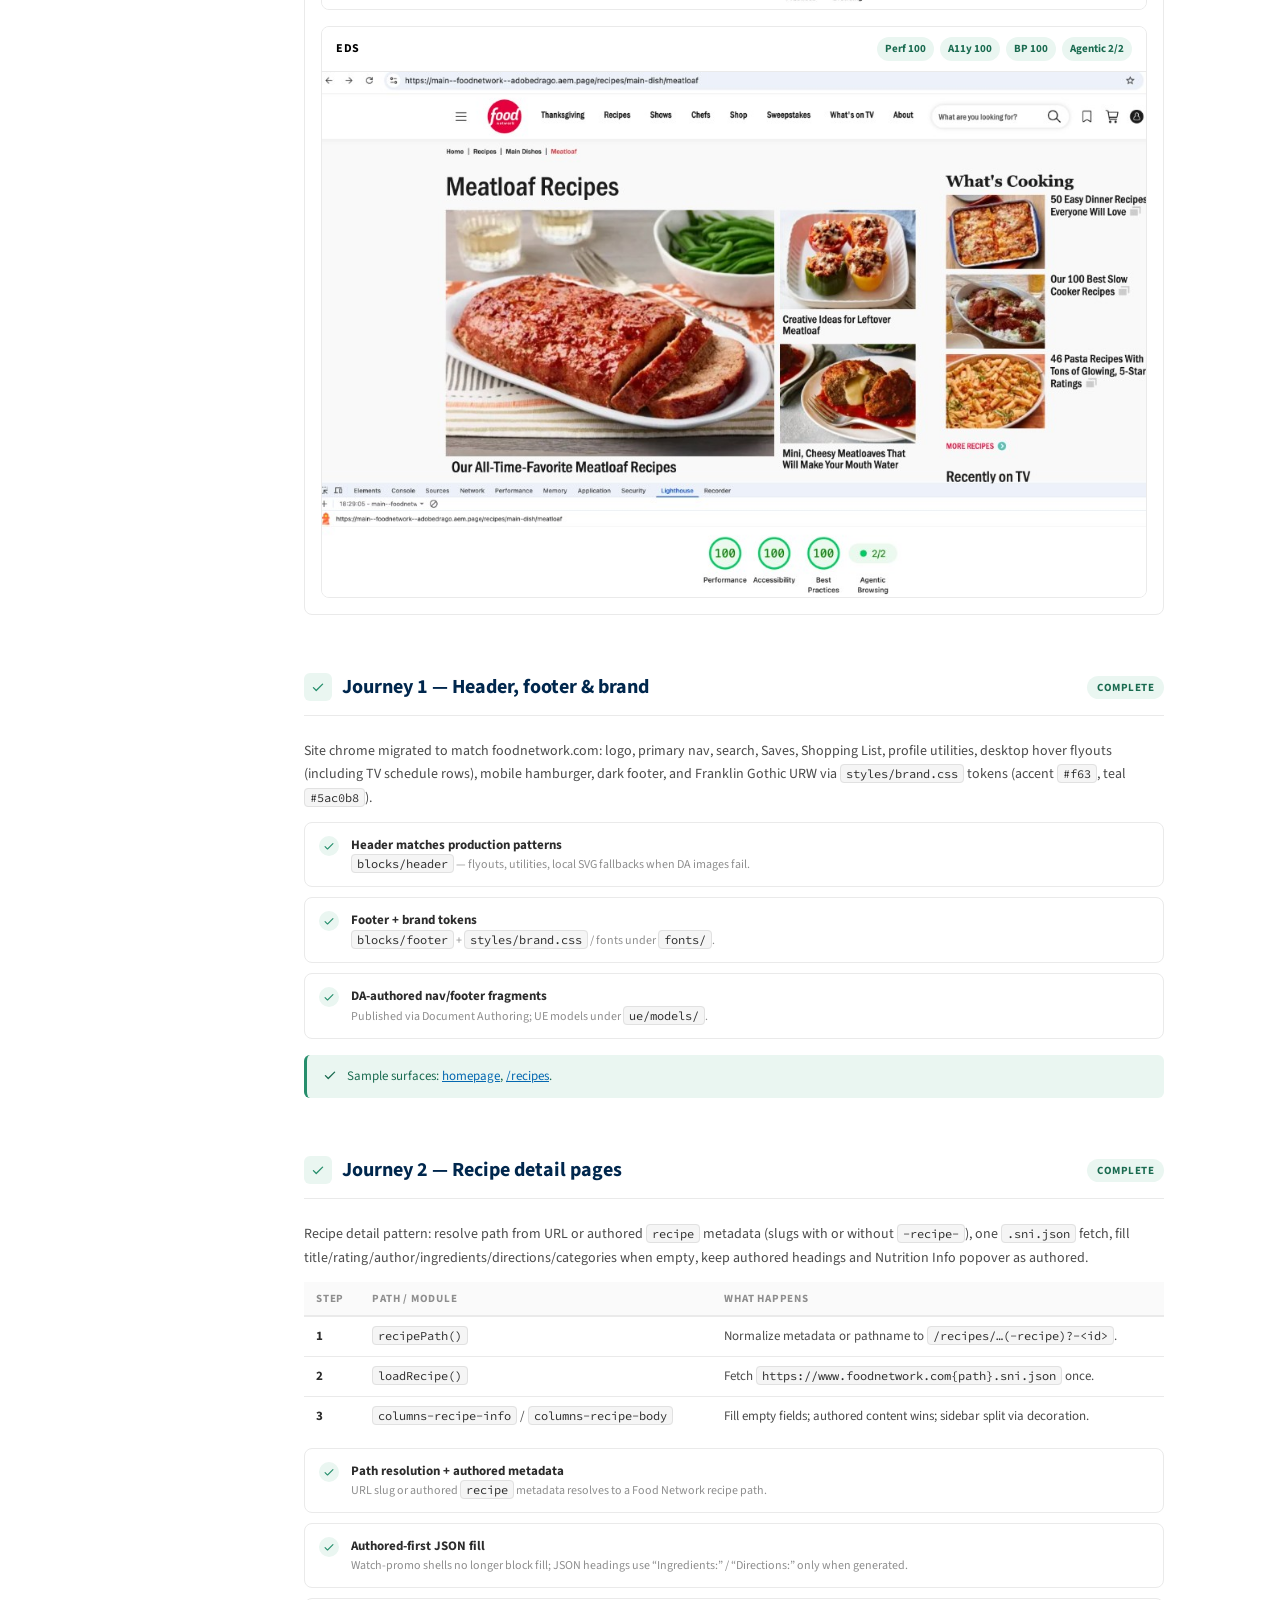
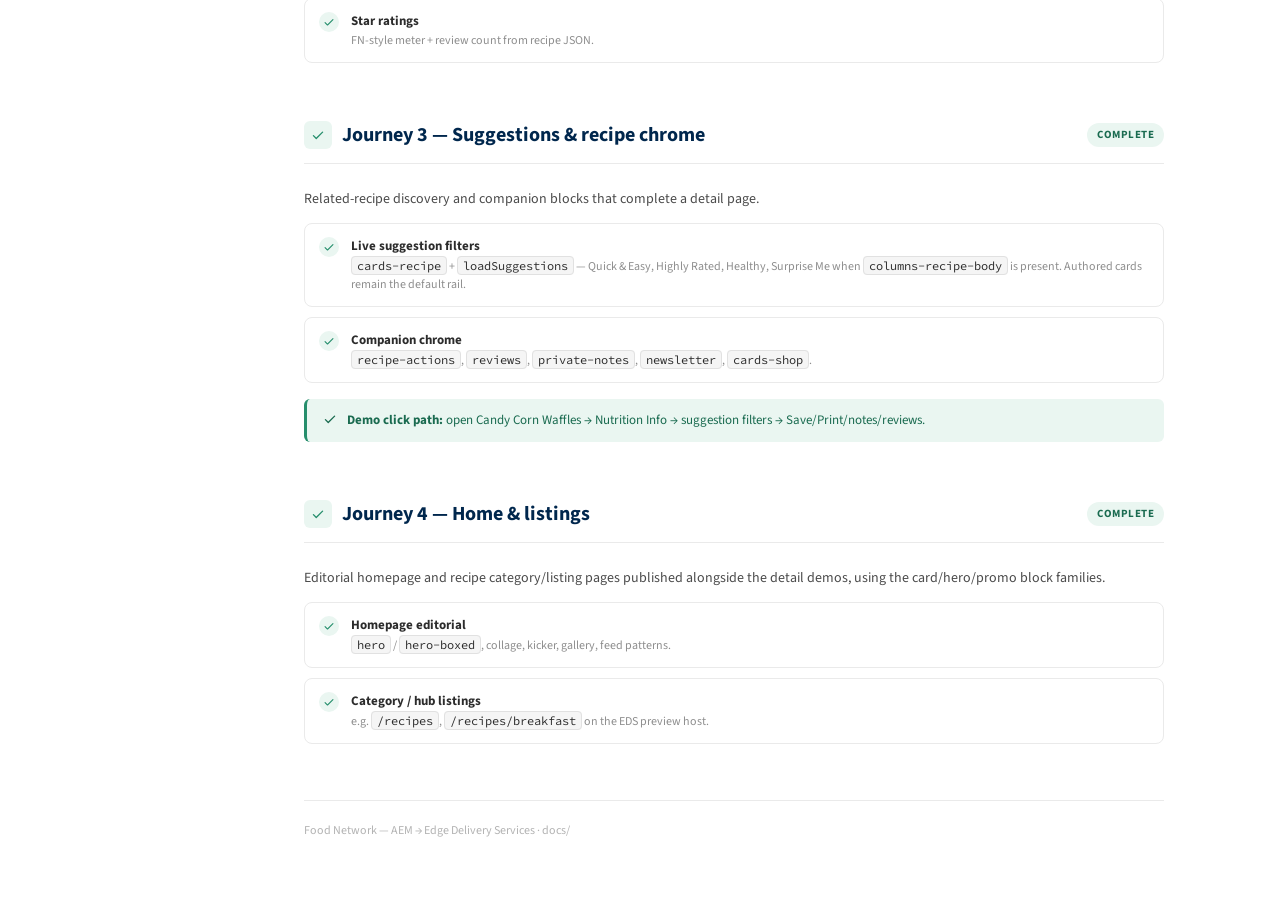
==== commit 49356517: "Remove demo recipe page links and delete docs/foodnetwork-demo.html. Co-authored-by: Cursor <cursora" ====
--- a/docs/index.html
+++ b/docs/index.html
@@ -810,12 +810,6 @@
             <span class="url-card-url">…/baked-samosas-…-1952533</span>
             <span class="url-card-desc">Additional migrated recipe sample</span>
           </a>
-          <a class="url-card" href="https://main--foodnetwork--adobedrago.aem.page/recipes/demo-recipe-page" target="_blank" rel="noopener">
-            <span class="url-card-label"><span class="dot dot-navy"></span>Authored path</span>
-            <span class="url-card-title">Demo recipe page</span>
-            <span class="url-card-url">…/recipes/demo-recipe-page</span>
-            <span class="url-card-desc">Uses authored <code class="code-inline">recipe</code> metadata to bind a slug</span>
-          </a>
         </div>
 
         <h3>Authoring &amp; repo</h3>
@@ -831,12 +825,6 @@
             <span class="url-card-title">AdobeDrago/foodnetwork</span>
             <span class="url-card-url">github.com/AdobeDrago/foodnetwork</span>
             <span class="url-card-desc">Code sync · blocks · scripts</span>
-          </a>
-          <a class="url-card" href="foodnetwork-demo.html" target="_blank" rel="noopener">
-            <span class="url-card-label"><span class="dot dot-orange"></span>Demo deck</span>
-            <span class="url-card-title">Food Network Demo</span>
-            <span class="url-card-url">docs/foodnetwork-demo.html</span>
-            <span class="url-card-desc">Slide deck (also Food_Network_Demo.pdf)</span>
           </a>
         </div>
       </section>
@@ -1137,7 +1125,7 @@
             <span class="check-mark cm-done"><svg viewBox="0 0 16 16" fill="currentColor"><path d="M13.78 4.22a.75.75 0 010 1.06l-7.25 7.25a.75.75 0 01-1.06 0L2.22 9.28a.75.75 0 011.06-1.06l2.72 2.72 6.72-6.72a.75.75 0 011.06 0z"/></svg></span>
             <div class="check-body">
               <div class="check-title">Path resolution + authored metadata</div>
-              <div class="check-note">Including demo page at <code class="code-inline">/recipes/demo-recipe-page</code>.</div>
+              <div class="check-note">URL slug or authored <code class="code-inline">recipe</code> metadata resolves to a Food Network recipe path.</div>
             </div>
           </li>
           <li class="check-item">
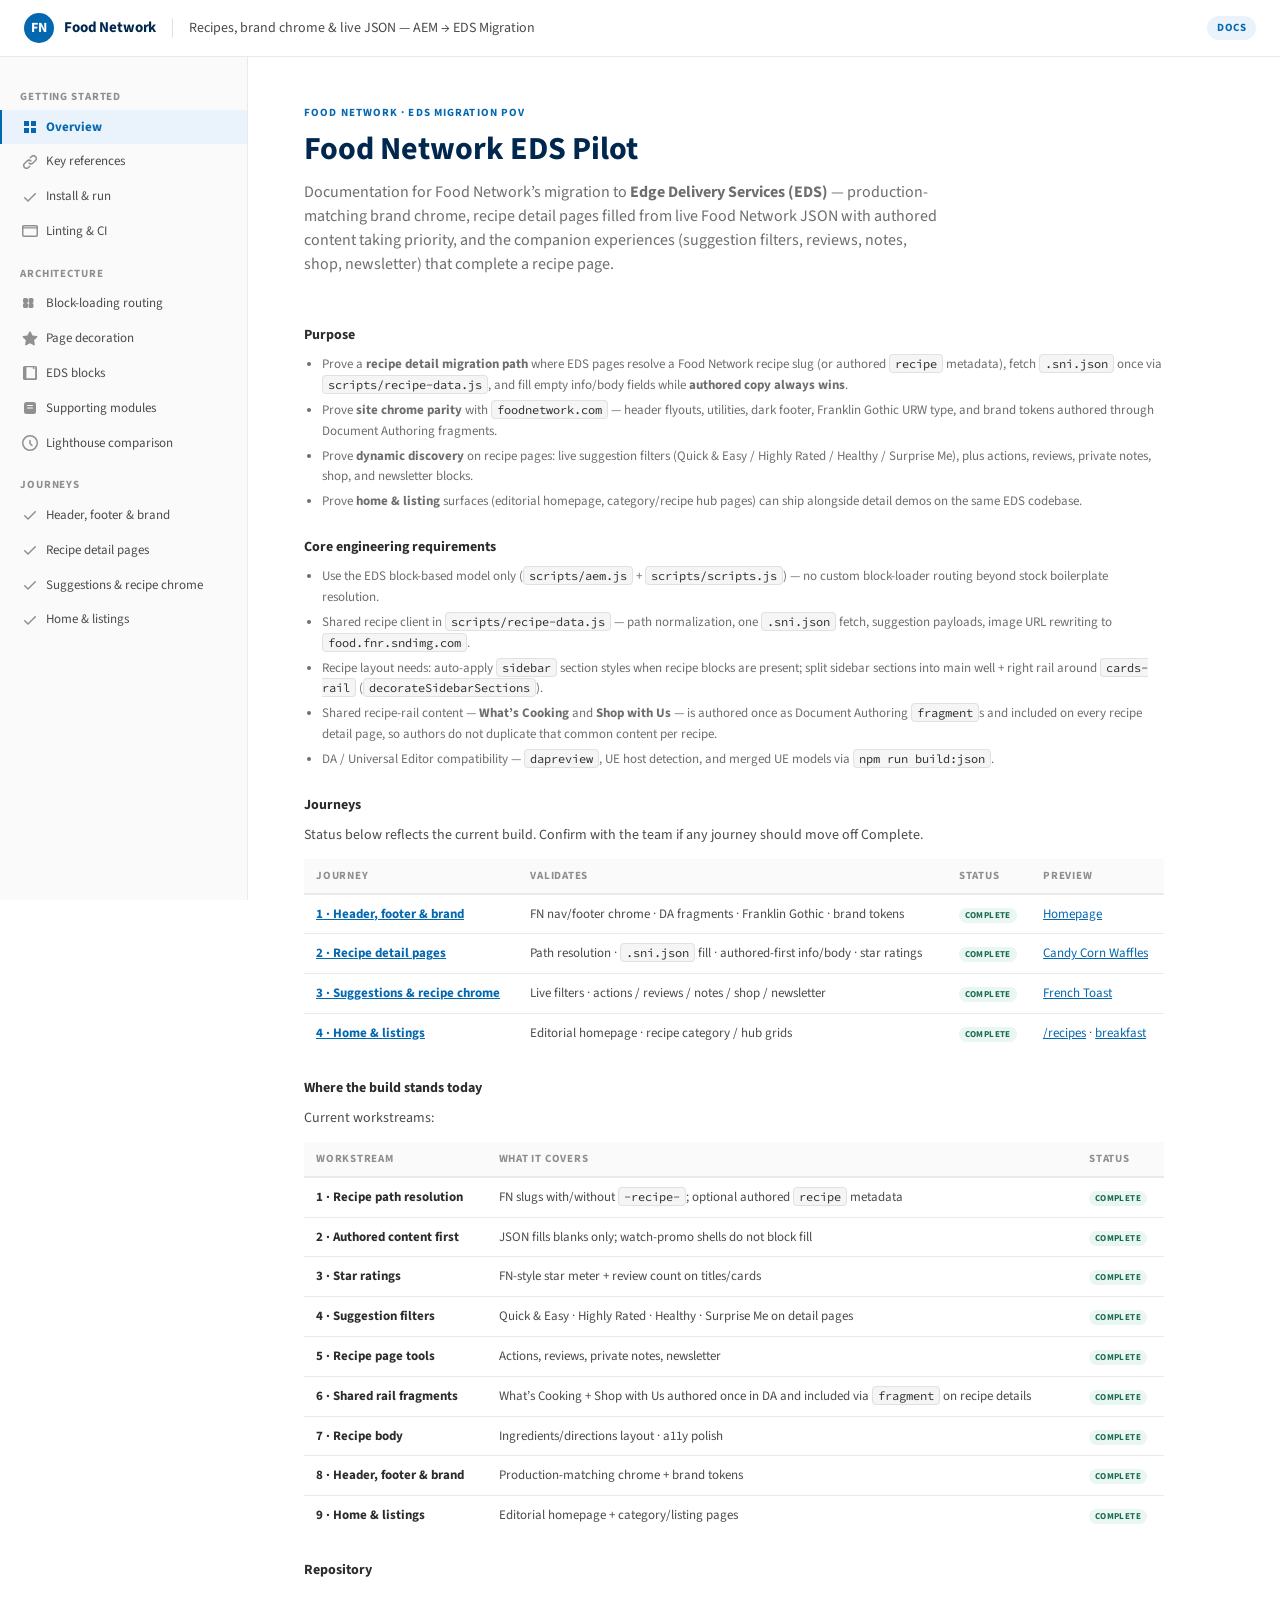
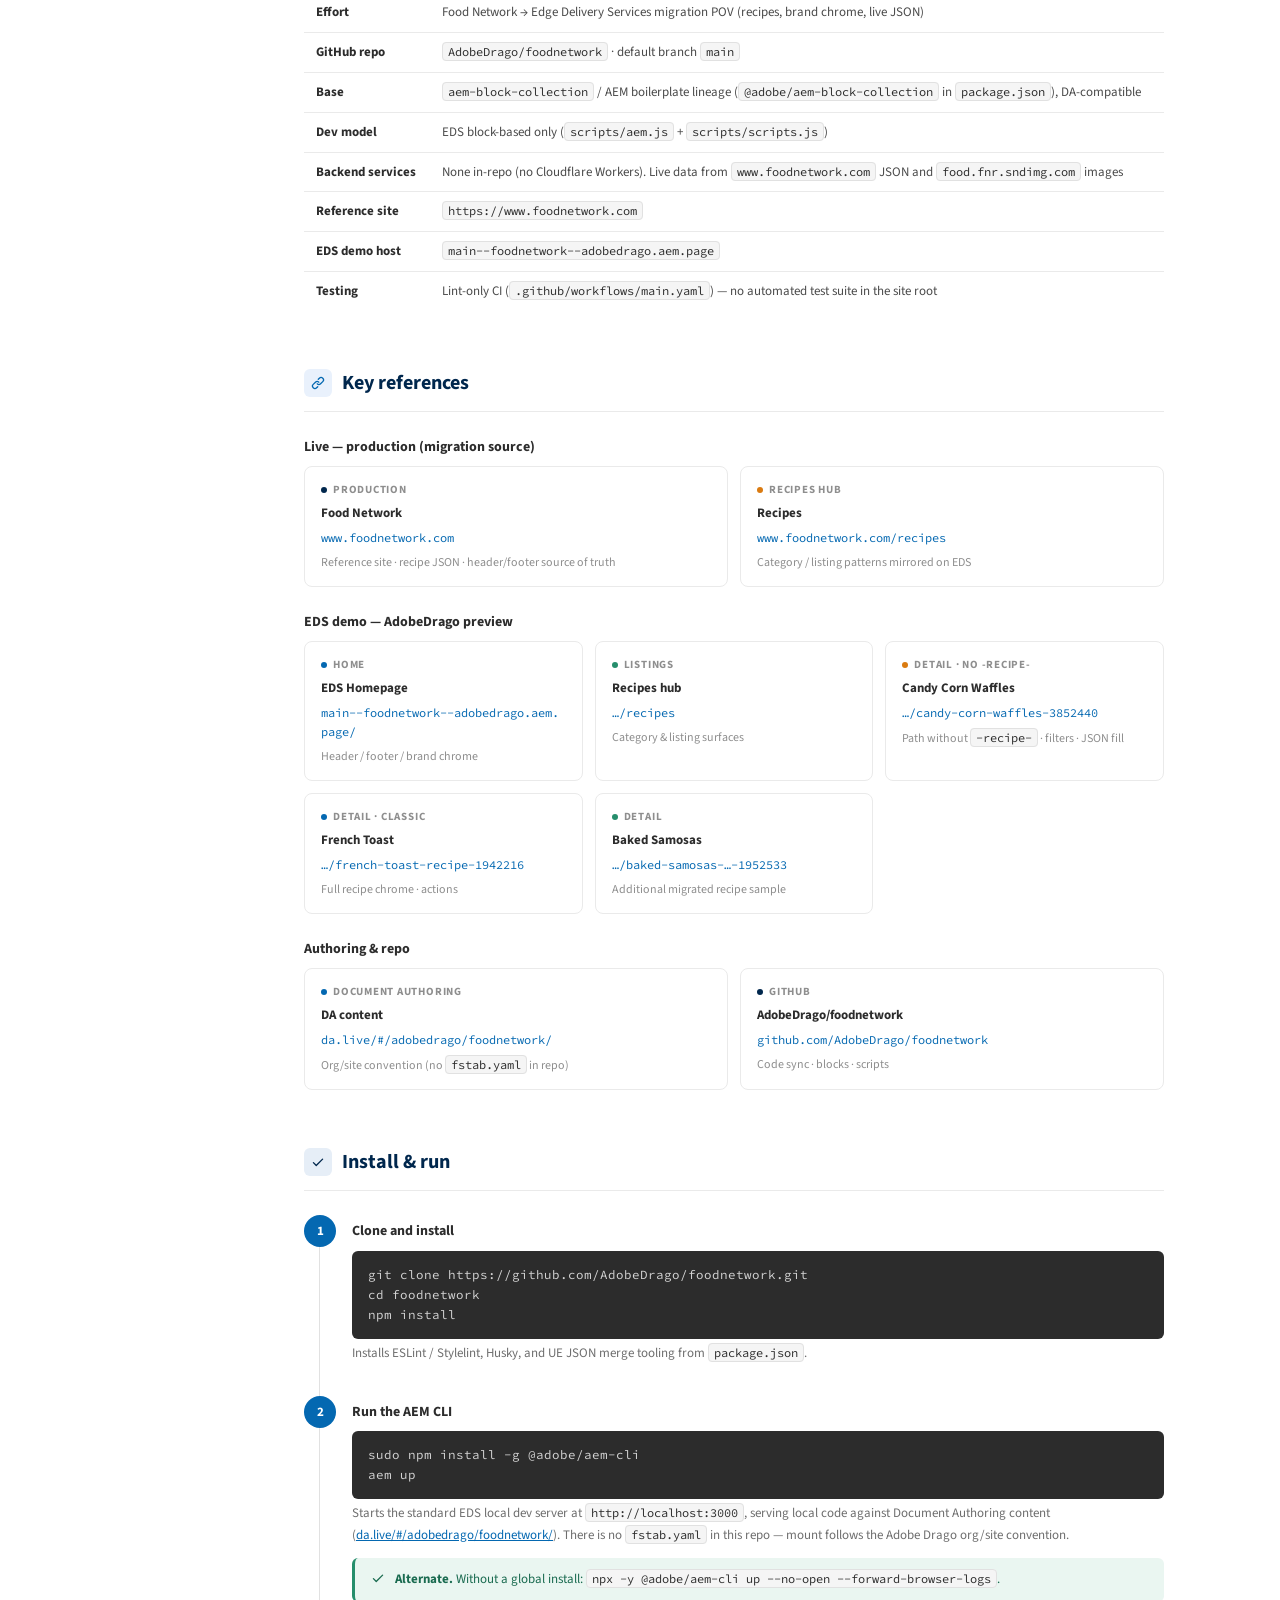
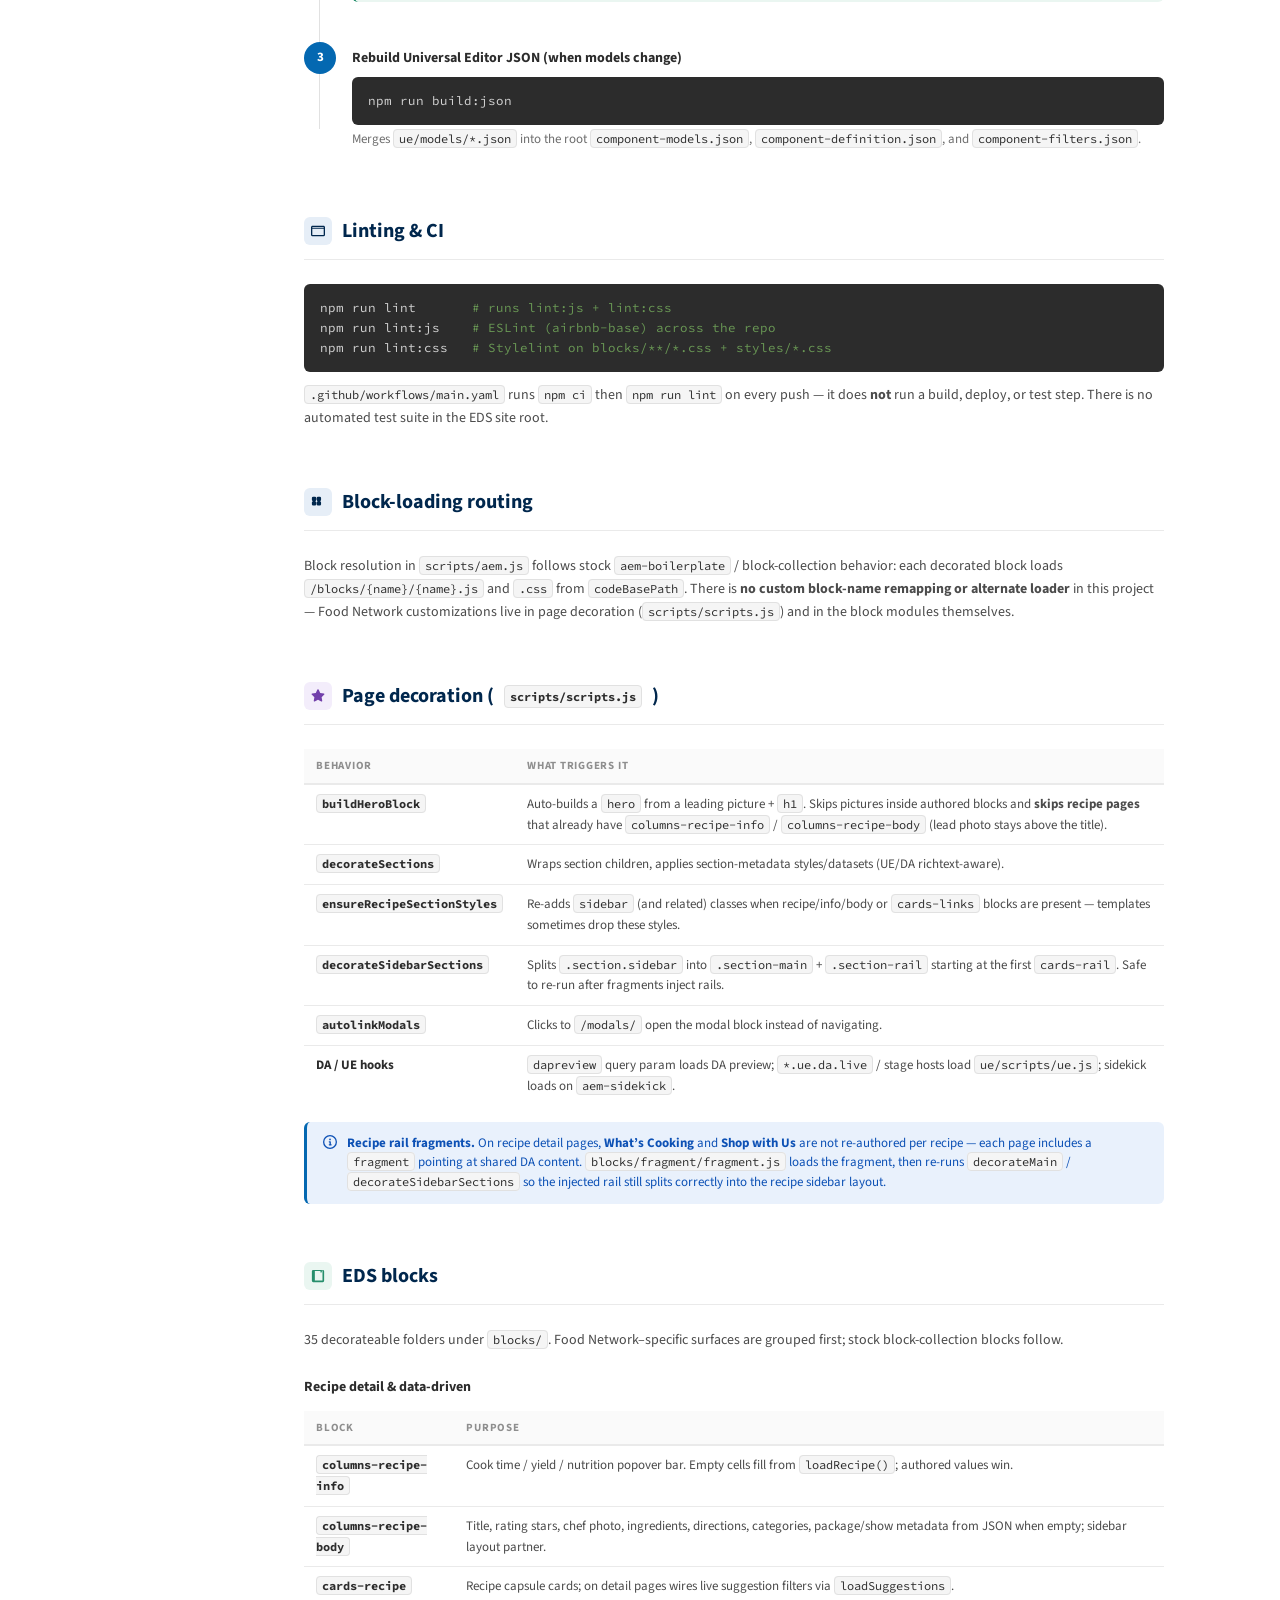
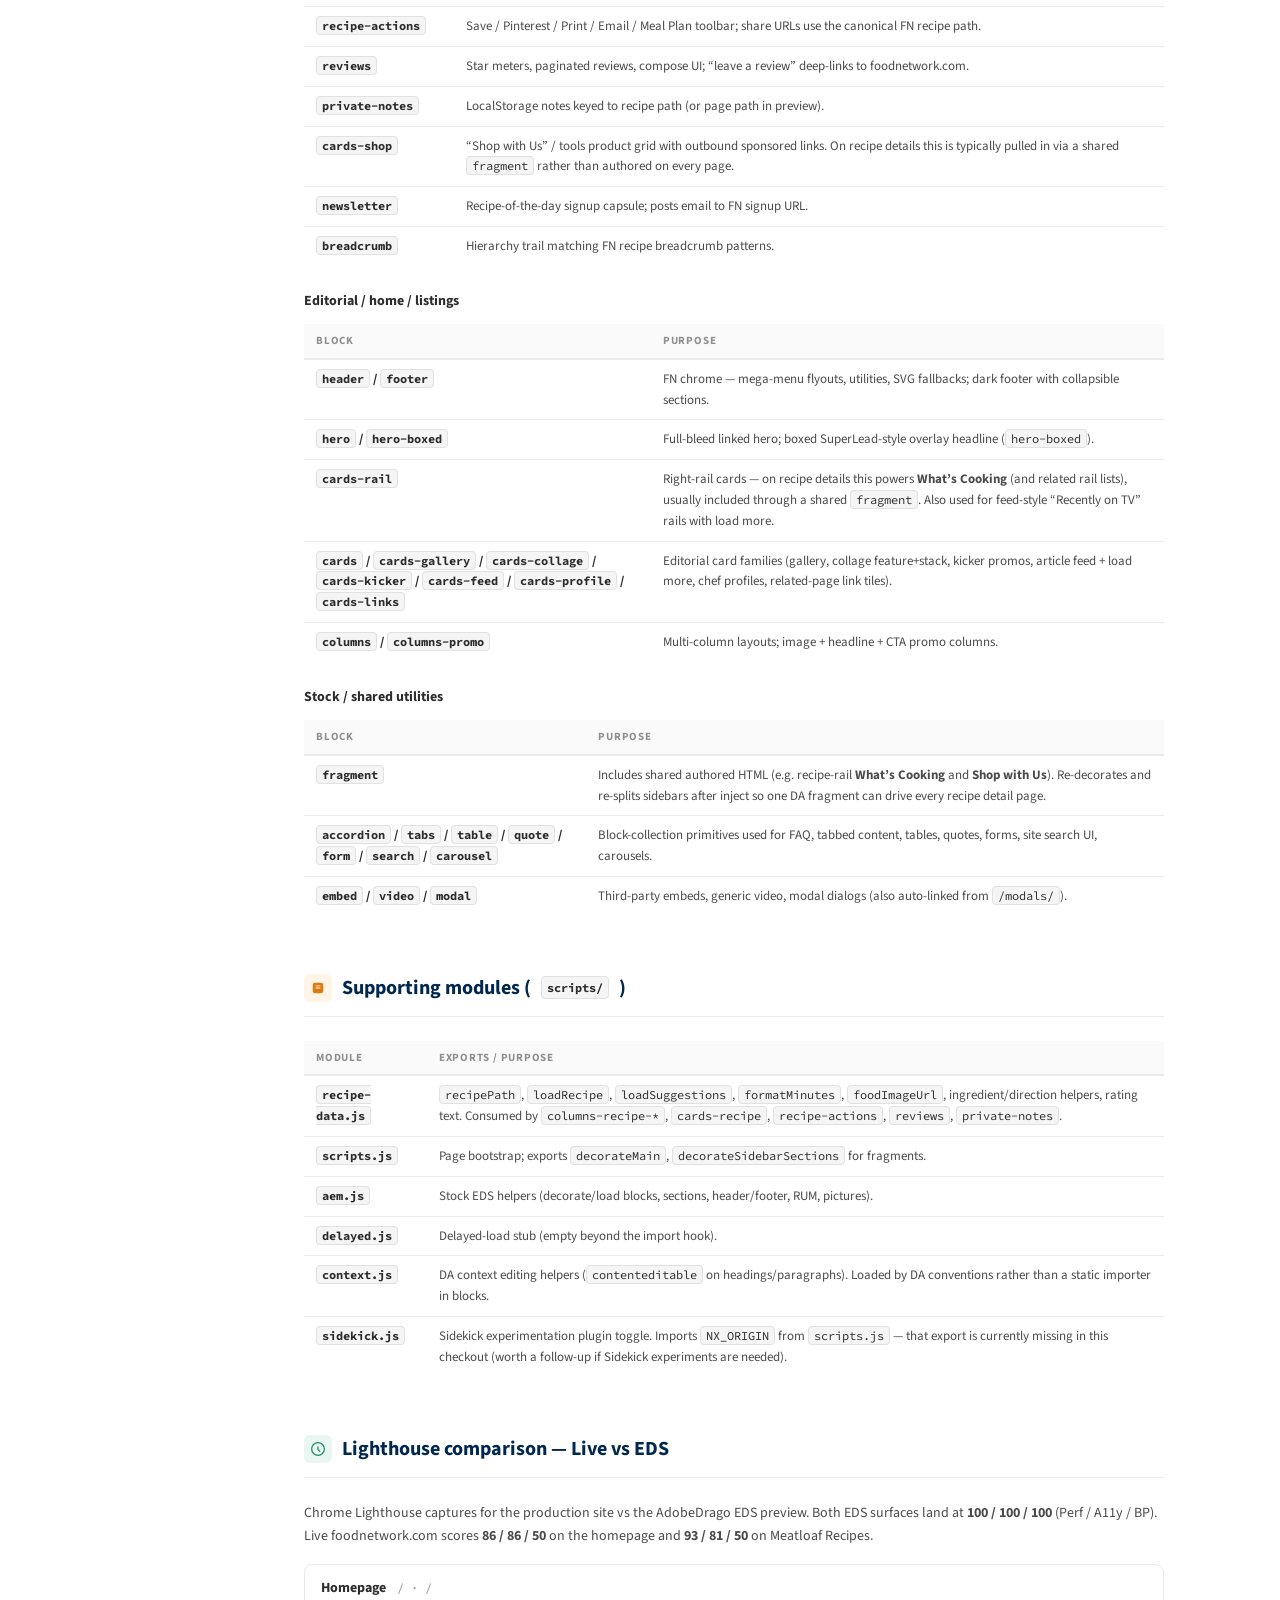
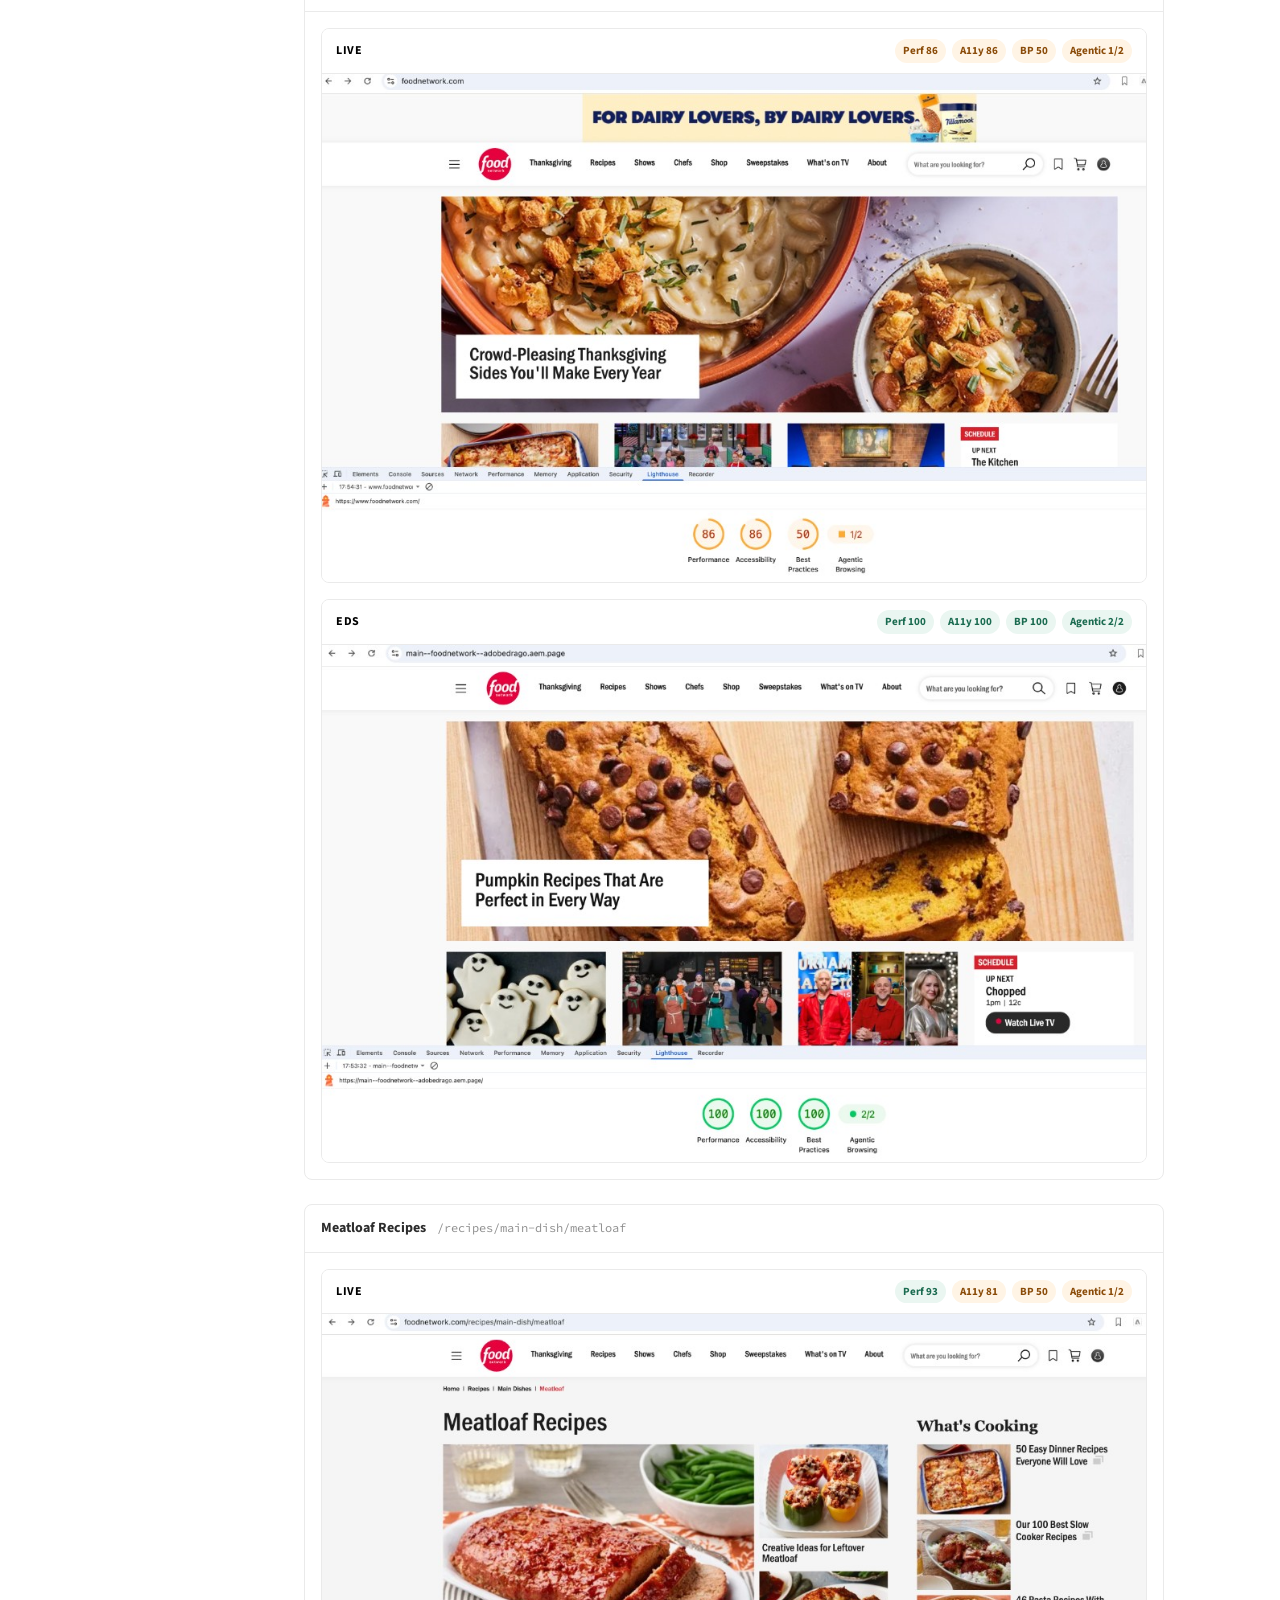
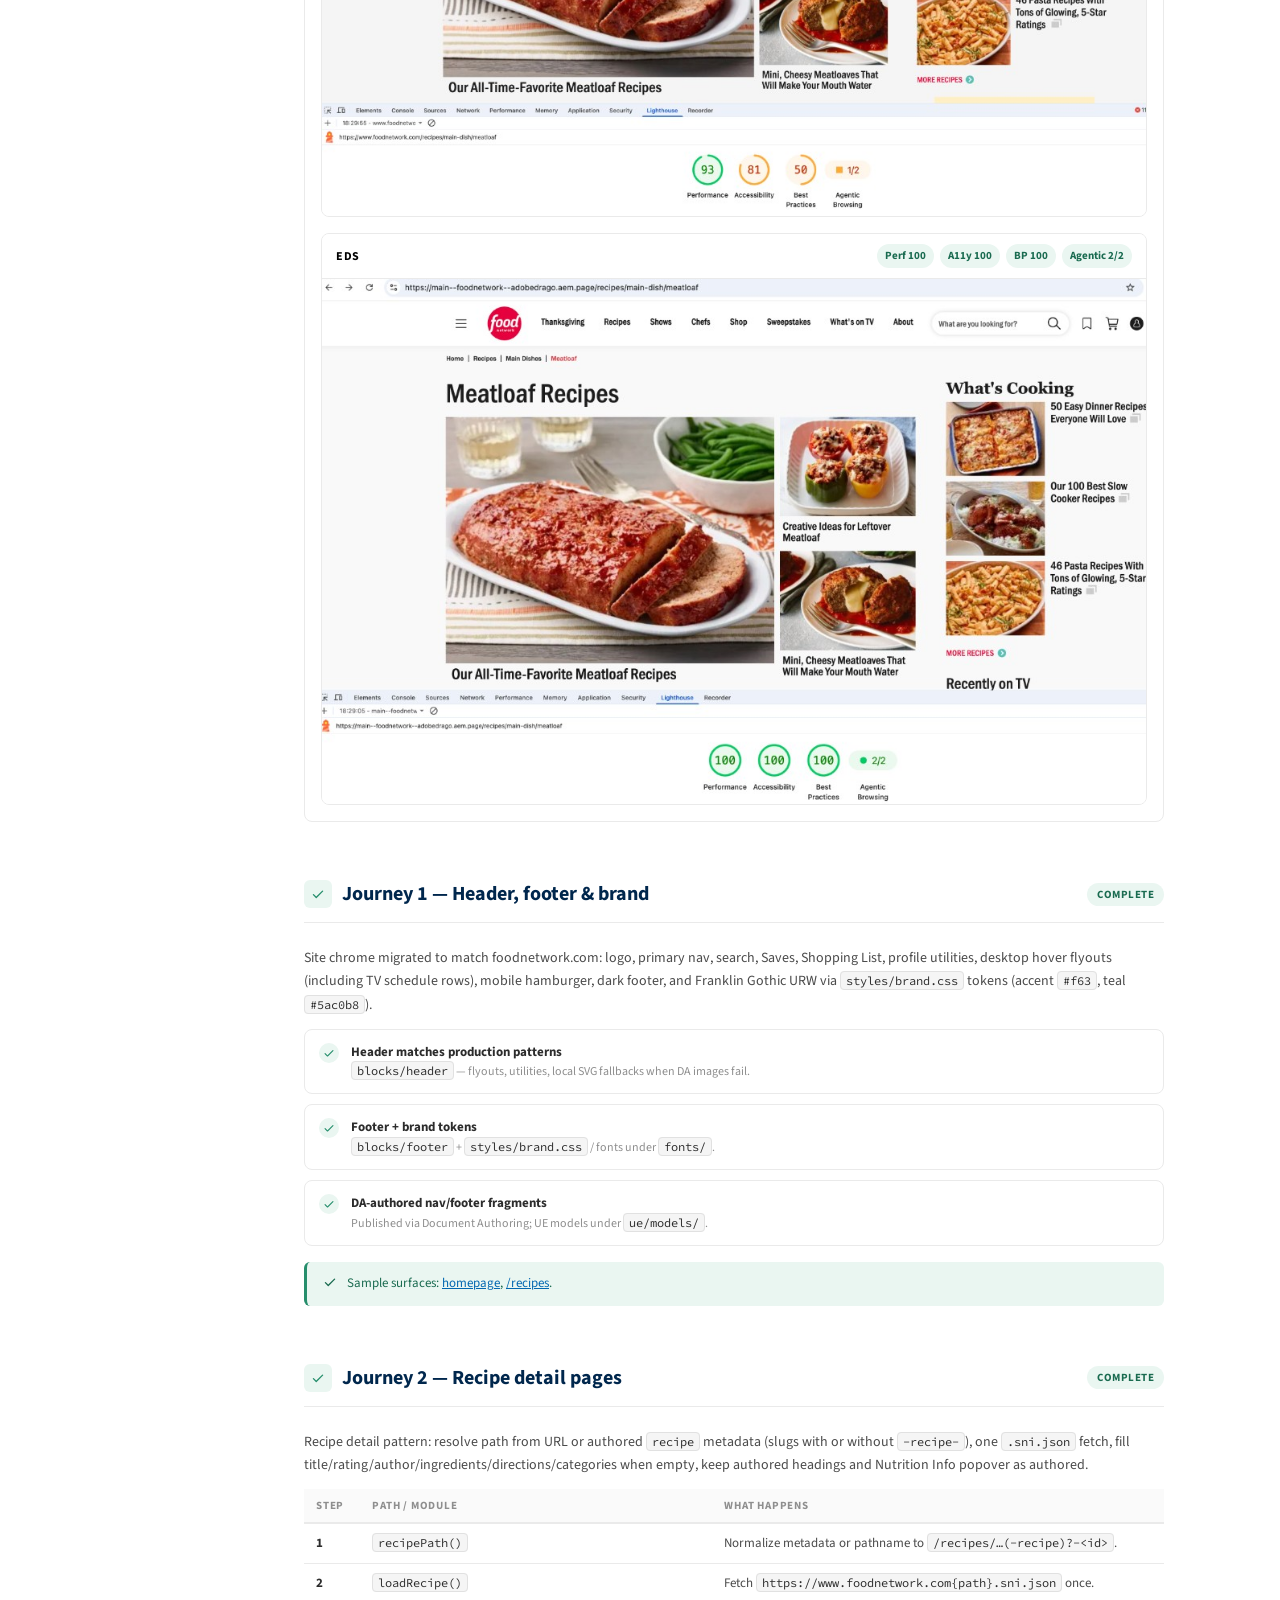
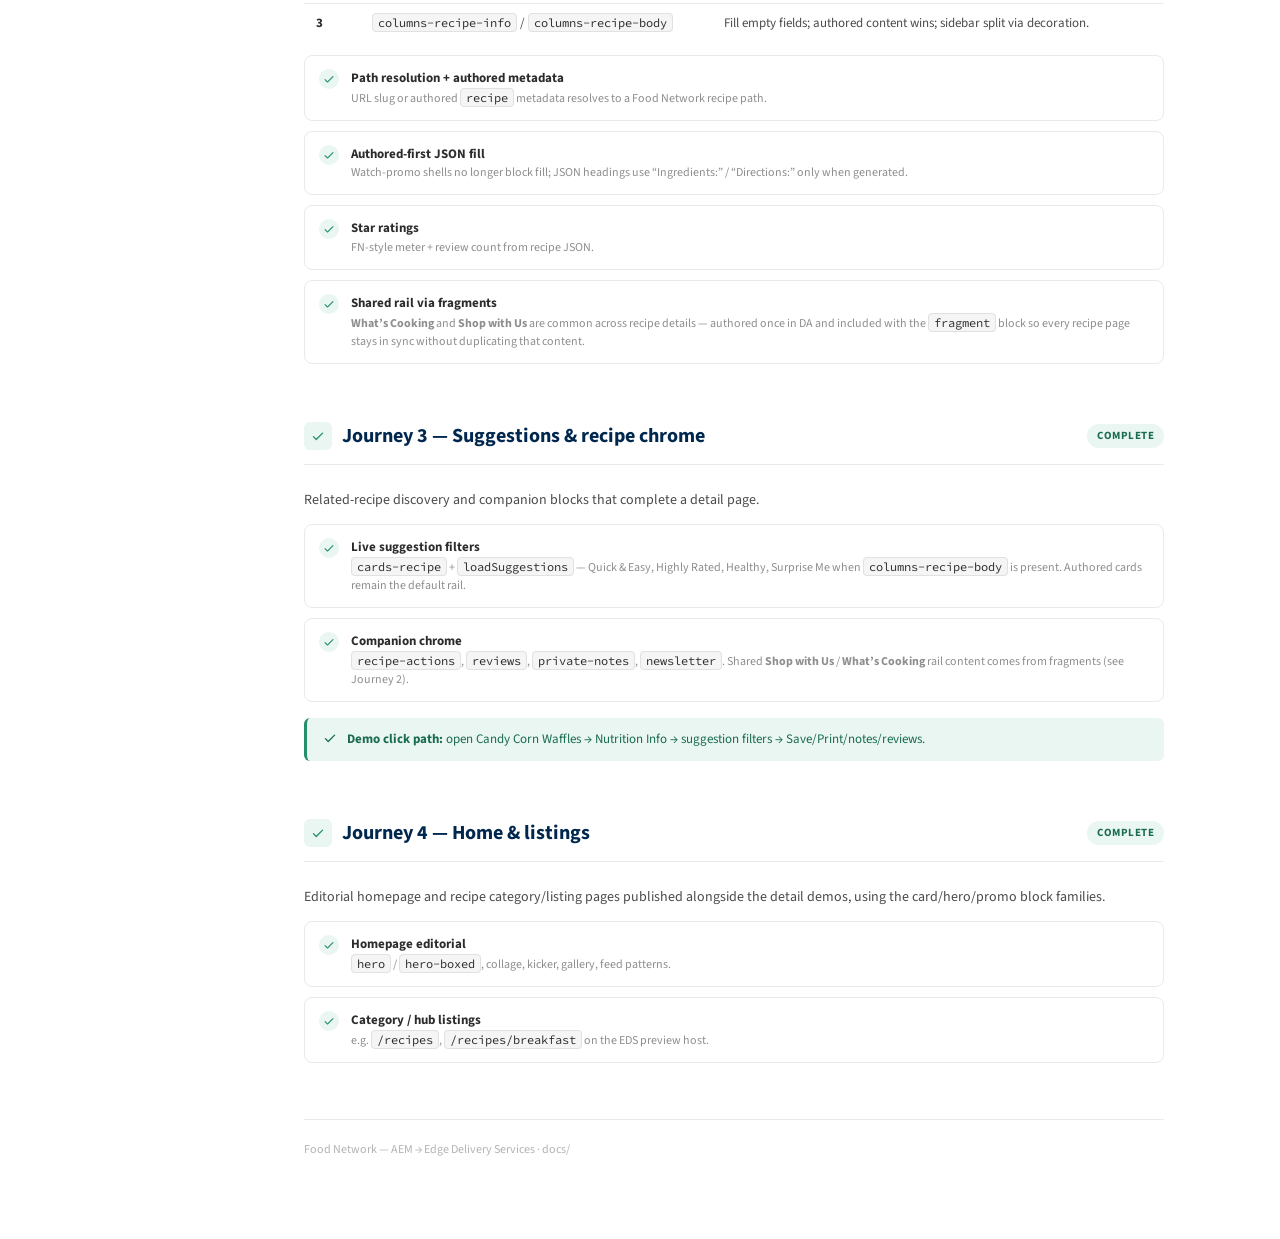
==== commit 18d94a0c: "Document shared What's Cooking and Shop with Us recipe-rail fragments. Co-authored-by: Cursor <curso" ====
--- a/docs/index.html
+++ b/docs/index.html
@@ -685,6 +685,7 @@
           <li>Use the EDS block-based model only (<code class="code-inline">scripts/aem.js</code> + <code class="code-inline">scripts/scripts.js</code>) — no custom block-loader routing beyond stock boilerplate resolution.</li>
           <li>Shared recipe client in <code class="code-inline">scripts/recipe-data.js</code> — path normalization, one <code class="code-inline">.sni.json</code> fetch, suggestion payloads, image URL rewriting to <code class="code-inline">food.fnr.sndimg.com</code>.</li>
           <li>Recipe layout needs: auto-apply <code class="code-inline">sidebar</code> section styles when recipe blocks are present; split sidebar sections into main well + right rail around <code class="code-inline">cards-rail</code> (<code class="code-inline">decorateSidebarSections</code>).</li>
+          <li>Shared recipe-rail content — <strong>What’s Cooking</strong> and <strong>Shop with Us</strong> — is authored once as Document Authoring <code class="code-inline">fragment</code>s and included on every recipe detail page, so authors do not duplicate that common content per recipe.</li>
           <li>DA / Universal Editor compatibility — <code class="code-inline">dapreview</code>, UE host detection, and merged UE models via <code class="code-inline">npm run build:json</code>.</li>
         </ul>
 
@@ -731,10 +732,11 @@
             <tr><td>2 · Authored content first</td><td>JSON fills blanks only; watch-promo shells do not block fill</td><td><span class="nav-status ns-done">Complete</span></td></tr>
             <tr><td>3 · Star ratings</td><td>FN-style star meter + review count on titles/cards</td><td><span class="nav-status ns-done">Complete</span></td></tr>
             <tr><td>4 · Suggestion filters</td><td>Quick &amp; Easy · Highly Rated · Healthy · Surprise Me on detail pages</td><td><span class="nav-status ns-done">Complete</span></td></tr>
-            <tr><td>5 · Recipe page tools</td><td>Actions, reviews, private notes, newsletter, shop cards</td><td><span class="nav-status ns-done">Complete</span></td></tr>
-            <tr><td>6 · Recipe body</td><td>Ingredients/directions layout · a11y polish</td><td><span class="nav-status ns-done">Complete</span></td></tr>
-            <tr><td>7 · Header, footer &amp; brand</td><td>Production-matching chrome + brand tokens</td><td><span class="nav-status ns-done">Complete</span></td></tr>
-            <tr><td>8 · Home &amp; listings</td><td>Editorial homepage + category/listing pages</td><td><span class="nav-status ns-done">Complete</span></td></tr>
+            <tr><td>5 · Recipe page tools</td><td>Actions, reviews, private notes, newsletter</td><td><span class="nav-status ns-done">Complete</span></td></tr>
+            <tr><td>6 · Shared rail fragments</td><td>What’s Cooking + Shop with Us authored once in DA and included via <code class="code-inline">fragment</code> on recipe details</td><td><span class="nav-status ns-done">Complete</span></td></tr>
+            <tr><td>7 · Recipe body</td><td>Ingredients/directions layout · a11y polish</td><td><span class="nav-status ns-done">Complete</span></td></tr>
+            <tr><td>8 · Header, footer &amp; brand</td><td>Production-matching chrome + brand tokens</td><td><span class="nav-status ns-done">Complete</span></td></tr>
+            <tr><td>9 · Home &amp; listings</td><td>Editorial homepage + category/listing pages</td><td><span class="nav-status ns-done">Complete</span></td></tr>
           </tbody>
         </table>
 
@@ -918,7 +920,7 @@
         </table>
         <div class="notice info">
           <svg class="notice-icon" width="14" height="14" viewBox="0 0 16 16" fill="currentColor"><path d="M8 1.5a6.5 6.5 0 100 13 6.5 6.5 0 000-13zM0 8a8 8 0 1116 0A8 8 0 010 8zm6.5-.25A.75.75 0 017.25 7h1a.75.75 0 01.75.75v2.75h.25a.75.75 0 010 1.5h-2a.75.75 0 010-1.5h.25v-2h-.25a.75.75 0 01-.75-.75zM8 6a1 1 0 100-2 1 1 0 000 2z"/></svg>
-          <span><code class="code-inline">blocks/fragment/fragment.js</code> re-imports <code class="code-inline">decorateMain</code> / <code class="code-inline">decorateSidebarSections</code> after injecting fragment HTML so “What’s Cooking” rails keep the recipe sidebar layout.</span>
+          <span><strong>Recipe rail fragments.</strong> On recipe detail pages, <strong>What’s Cooking</strong> and <strong>Shop with Us</strong> are not re-authored per recipe — each page includes a <code class="code-inline">fragment</code> pointing at shared DA content. <code class="code-inline">blocks/fragment/fragment.js</code> loads the fragment, then re-runs <code class="code-inline">decorateMain</code> / <code class="code-inline">decorateSidebarSections</code> so the injected rail still splits correctly into the recipe sidebar layout.</span>
         </div>
       </section>
 
@@ -942,7 +944,7 @@
             <tr><td><code class="code-inline">recipe-actions</code></td><td>Save / Pinterest / Print / Email / Meal Plan toolbar; share URLs use the canonical FN recipe path.</td></tr>
             <tr><td><code class="code-inline">reviews</code></td><td>Star meters, paginated reviews, compose UI; “leave a review” deep-links to foodnetwork.com.</td></tr>
             <tr><td><code class="code-inline">private-notes</code></td><td>LocalStorage notes keyed to recipe path (or page path in preview).</td></tr>
-            <tr><td><code class="code-inline">cards-shop</code></td><td>“Tools You May Need” product grid with outbound sponsored links.</td></tr>
+            <tr><td><code class="code-inline">cards-shop</code></td><td>“Shop with Us” / tools product grid with outbound sponsored links. On recipe details this is typically pulled in via a shared <code class="code-inline">fragment</code> rather than authored on every page.</td></tr>
             <tr><td><code class="code-inline">newsletter</code></td><td>Recipe-of-the-day signup capsule; posts email to FN signup URL.</td></tr>
             <tr><td><code class="code-inline">breadcrumb</code></td><td>Hierarchy trail matching FN recipe breadcrumb patterns.</td></tr>
           </tbody>
@@ -954,7 +956,8 @@
           <tbody>
             <tr><td><code class="code-inline">header</code> / <code class="code-inline">footer</code></td><td>FN chrome — mega-menu flyouts, utilities, SVG fallbacks; dark footer with collapsible sections.</td></tr>
             <tr><td><code class="code-inline">hero</code> / <code class="code-inline">hero-boxed</code></td><td>Full-bleed linked hero; boxed SuperLead-style overlay headline (<code class="code-inline">hero-boxed</code>).</td></tr>
-            <tr><td><code class="code-inline">cards</code> / <code class="code-inline">cards-gallery</code> / <code class="code-inline">cards-collage</code> / <code class="code-inline">cards-kicker</code> / <code class="code-inline">cards-feed</code> / <code class="code-inline">cards-profile</code> / <code class="code-inline">cards-links</code> / <code class="code-inline">cards-rail</code></td><td>Editorial card families (gallery, collage feature+stack, kicker promos, article feed + load more, chef profiles, related-page link tiles, right-rail “Recently on TV” with load more).</td></tr>
+            <tr><td><code class="code-inline">cards-rail</code></td><td>Right-rail cards — on recipe details this powers <strong>What’s Cooking</strong> (and related rail lists), usually included through a shared <code class="code-inline">fragment</code>. Also used for feed-style “Recently on TV” rails with load more.</td></tr>
+            <tr><td><code class="code-inline">cards</code> / <code class="code-inline">cards-gallery</code> / <code class="code-inline">cards-collage</code> / <code class="code-inline">cards-kicker</code> / <code class="code-inline">cards-feed</code> / <code class="code-inline">cards-profile</code> / <code class="code-inline">cards-links</code></td><td>Editorial card families (gallery, collage feature+stack, kicker promos, article feed + load more, chef profiles, related-page link tiles).</td></tr>
             <tr><td><code class="code-inline">columns</code> / <code class="code-inline">columns-promo</code></td><td>Multi-column layouts; image + headline + CTA promo columns.</td></tr>
           </tbody>
         </table>
@@ -963,7 +966,7 @@
         <table class="spec-table">
           <thead><tr><th>Block</th><th>Purpose</th></tr></thead>
           <tbody>
-            <tr><td><code class="code-inline">fragment</code></td><td>Includes authored fragment HTML; re-decorates and re-splits sidebars after inject.</td></tr>
+            <tr><td><code class="code-inline">fragment</code></td><td>Includes shared authored HTML (e.g. recipe-rail <strong>What’s Cooking</strong> and <strong>Shop with Us</strong>). Re-decorates and re-splits sidebars after inject so one DA fragment can drive every recipe detail page.</td></tr>
             <tr><td><code class="code-inline">accordion</code> / <code class="code-inline">tabs</code> / <code class="code-inline">table</code> / <code class="code-inline">quote</code> / <code class="code-inline">form</code> / <code class="code-inline">search</code> / <code class="code-inline">carousel</code></td><td>Block-collection primitives used for FAQ, tabbed content, tables, quotes, forms, site search UI, carousels.</td></tr>
             <tr><td><code class="code-inline">embed</code> / <code class="code-inline">video</code> / <code class="code-inline">modal</code></td><td>Third-party embeds, generic video, modal dialogs (also auto-linked from <code class="code-inline">/modals/</code>).</td></tr>
           </tbody>
@@ -1142,6 +1145,13 @@
               <div class="check-note">FN-style meter + review count from recipe JSON.</div>
             </div>
           </li>
+          <li class="check-item">
+            <span class="check-mark cm-done"><svg viewBox="0 0 16 16" fill="currentColor"><path d="M13.78 4.22a.75.75 0 010 1.06l-7.25 7.25a.75.75 0 01-1.06 0L2.22 9.28a.75.75 0 011.06-1.06l2.72 2.72 6.72-6.72a.75.75 0 011.06 0z"/></svg></span>
+            <div class="check-body">
+              <div class="check-title">Shared rail via fragments</div>
+              <div class="check-note"><strong>What’s Cooking</strong> and <strong>Shop with Us</strong> are common across recipe details — authored once in DA and included with the <code class="code-inline">fragment</code> block so every recipe page stays in sync without duplicating that content.</div>
+            </div>
+          </li>
         </ul>
       </section>
 
@@ -1167,7 +1177,7 @@
             <span class="check-mark cm-done"><svg viewBox="0 0 16 16" fill="currentColor"><path d="M13.78 4.22a.75.75 0 010 1.06l-7.25 7.25a.75.75 0 01-1.06 0L2.22 9.28a.75.75 0 011.06-1.06l2.72 2.72 6.72-6.72a.75.75 0 011.06 0z"/></svg></span>
             <div class="check-body">
               <div class="check-title">Companion chrome</div>
-              <div class="check-note"><code class="code-inline">recipe-actions</code>, <code class="code-inline">reviews</code>, <code class="code-inline">private-notes</code>, <code class="code-inline">newsletter</code>, <code class="code-inline">cards-shop</code>.</div>
+              <div class="check-note"><code class="code-inline">recipe-actions</code>, <code class="code-inline">reviews</code>, <code class="code-inline">private-notes</code>, <code class="code-inline">newsletter</code>. Shared <strong>Shop with Us</strong> / <strong>What’s Cooking</strong> rail content comes from fragments (see Journey 2).</div>
             </div>
           </li>
         </ul>
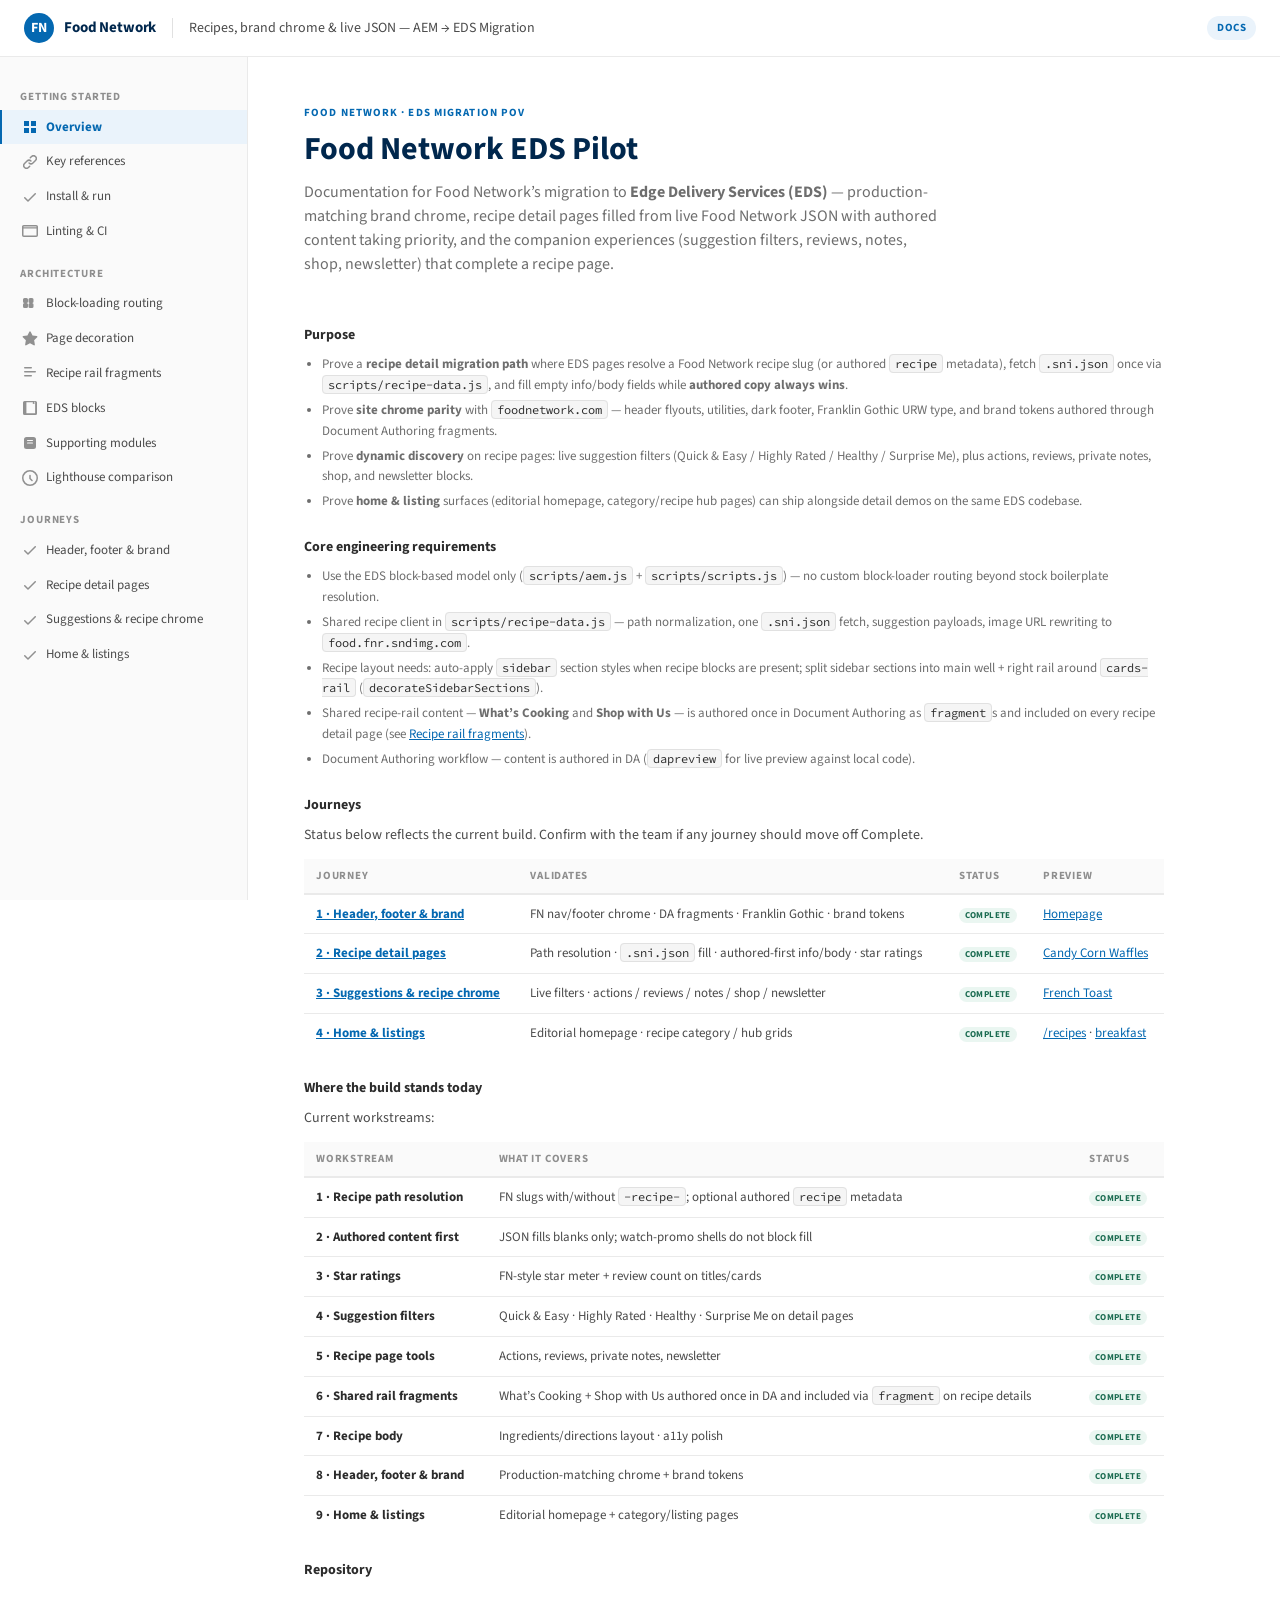
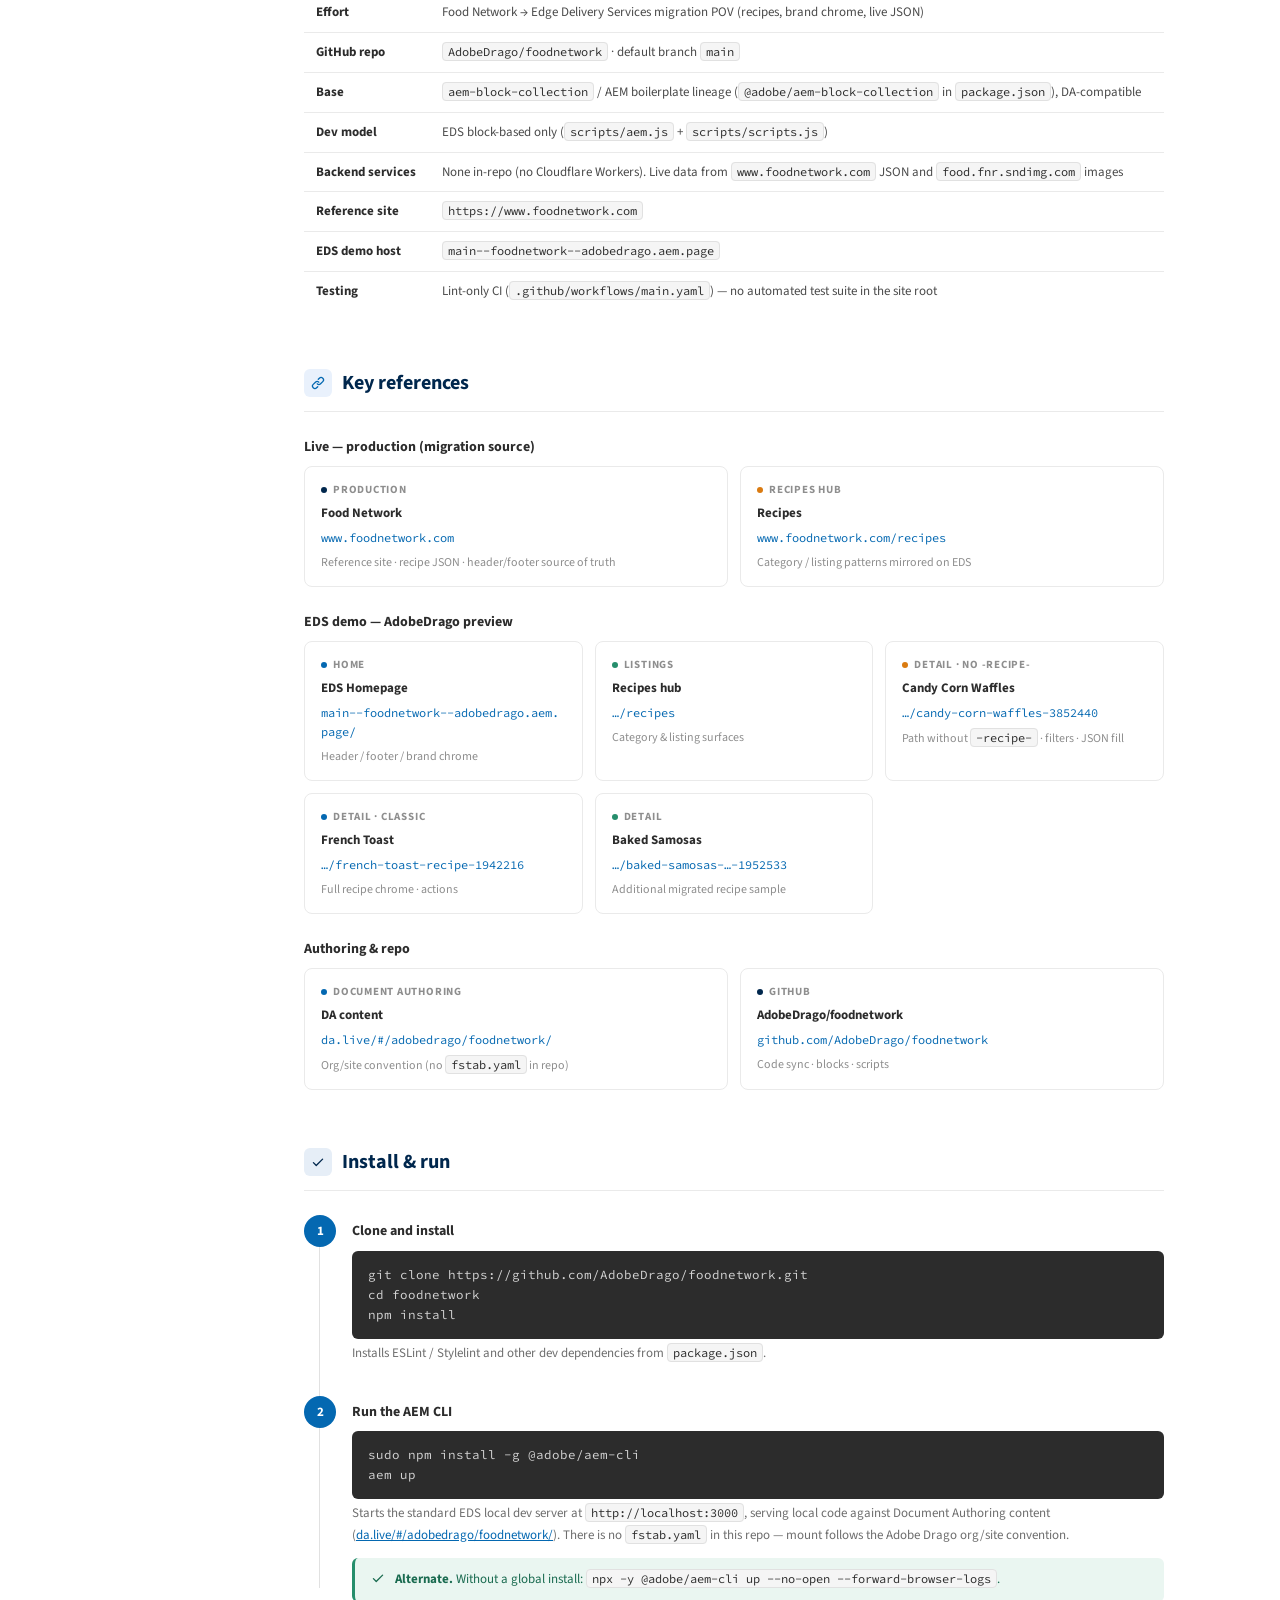
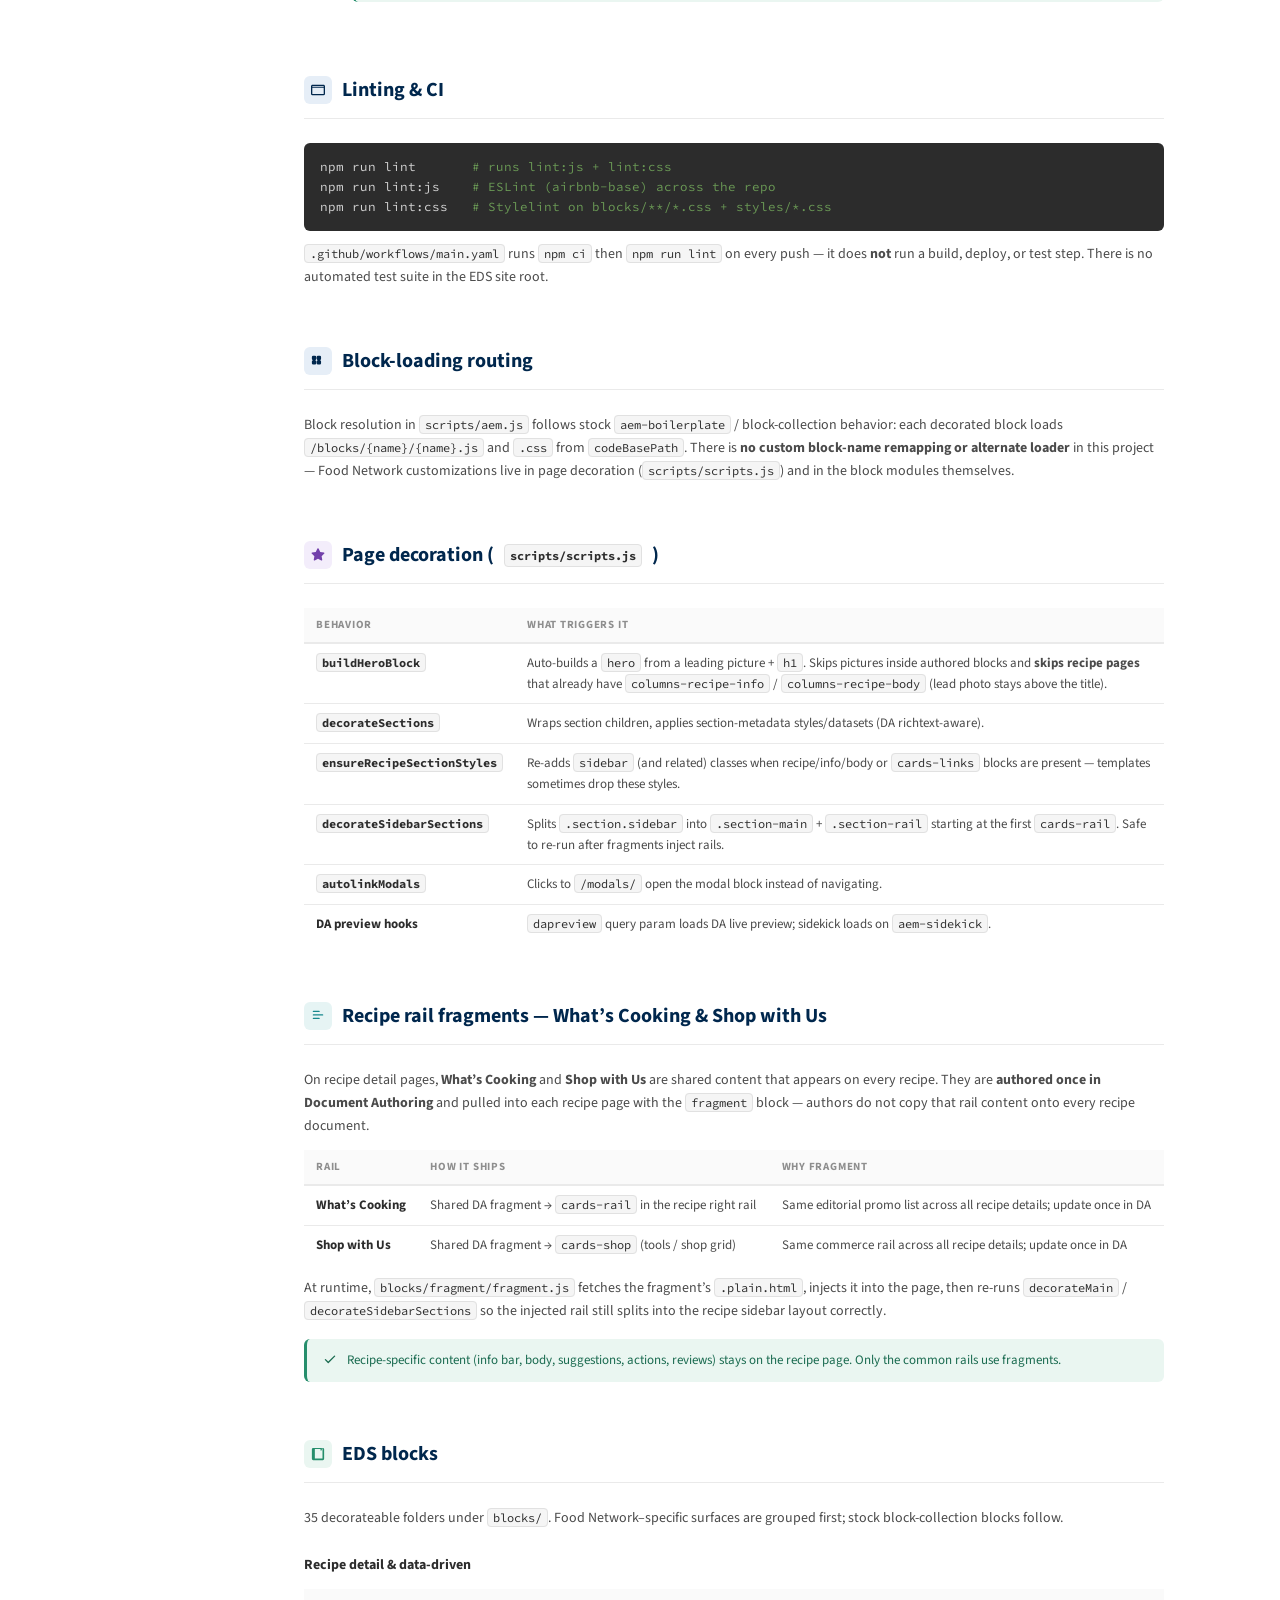
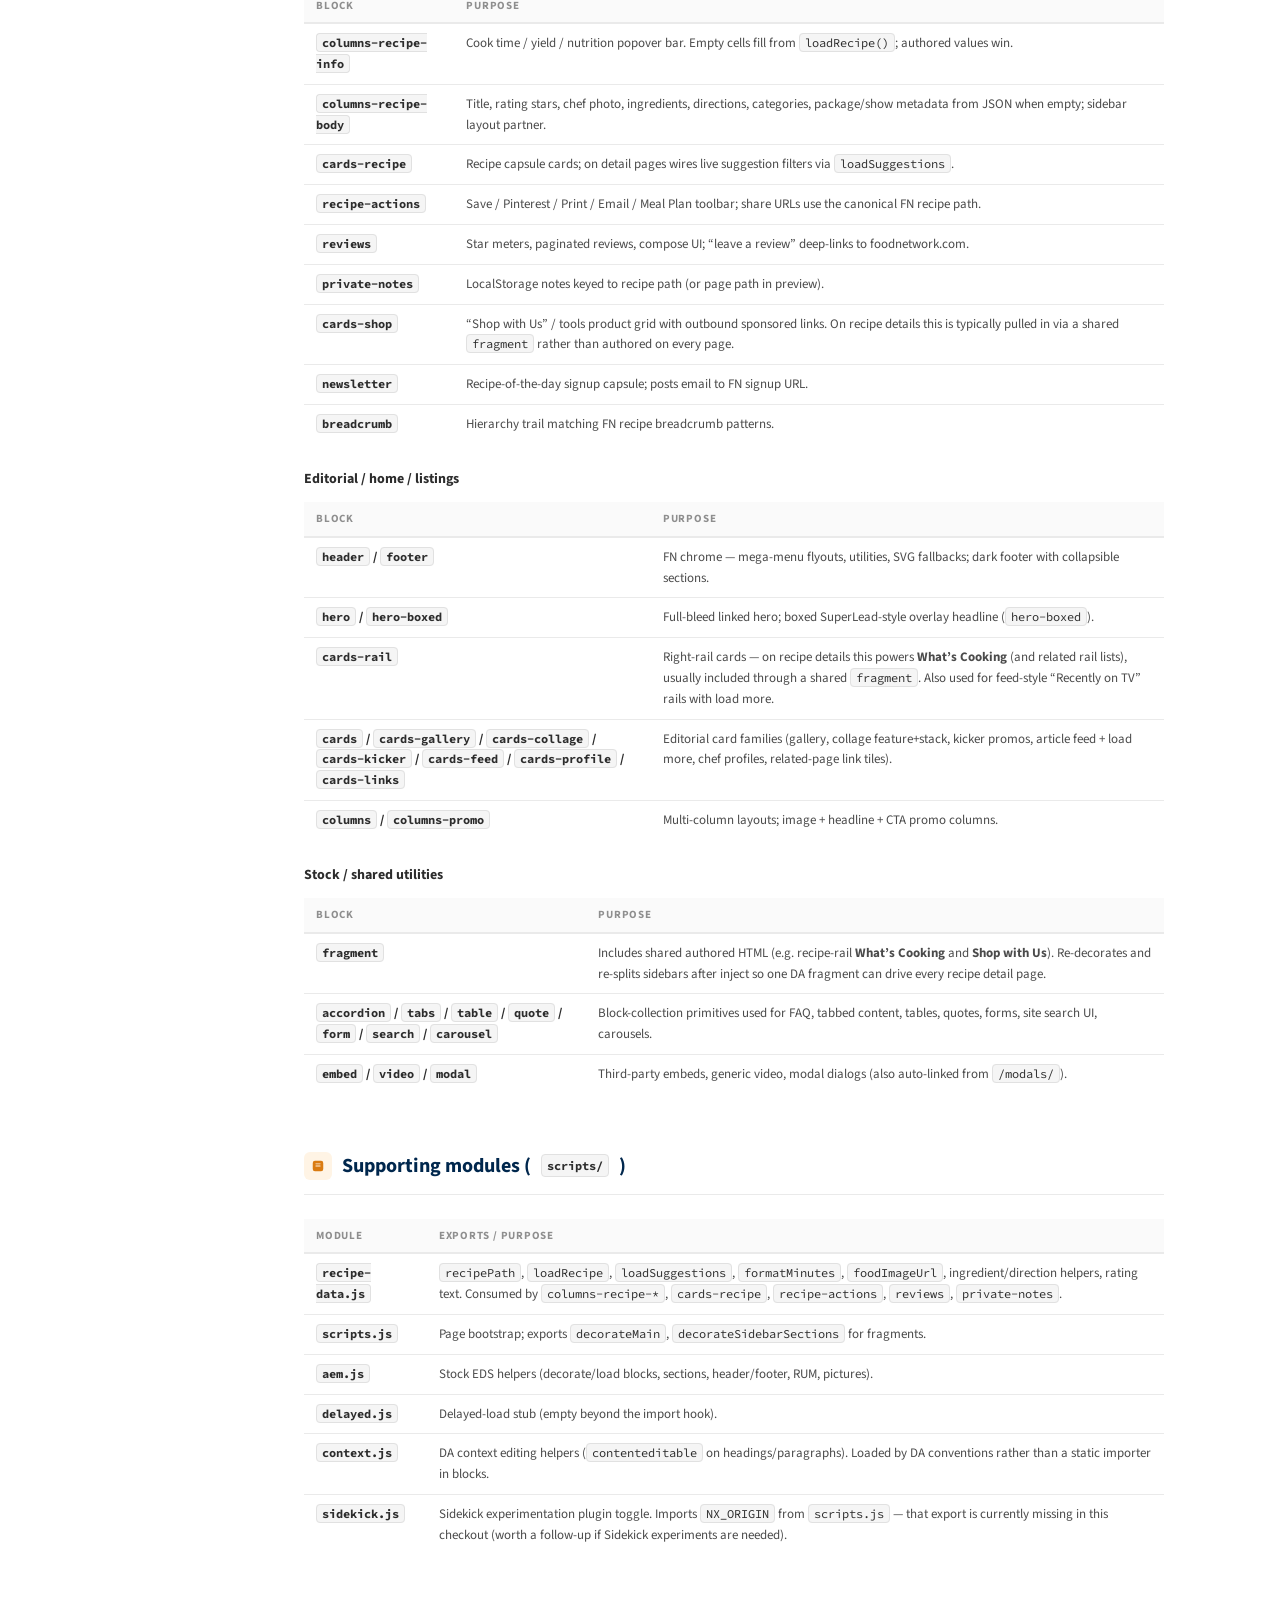
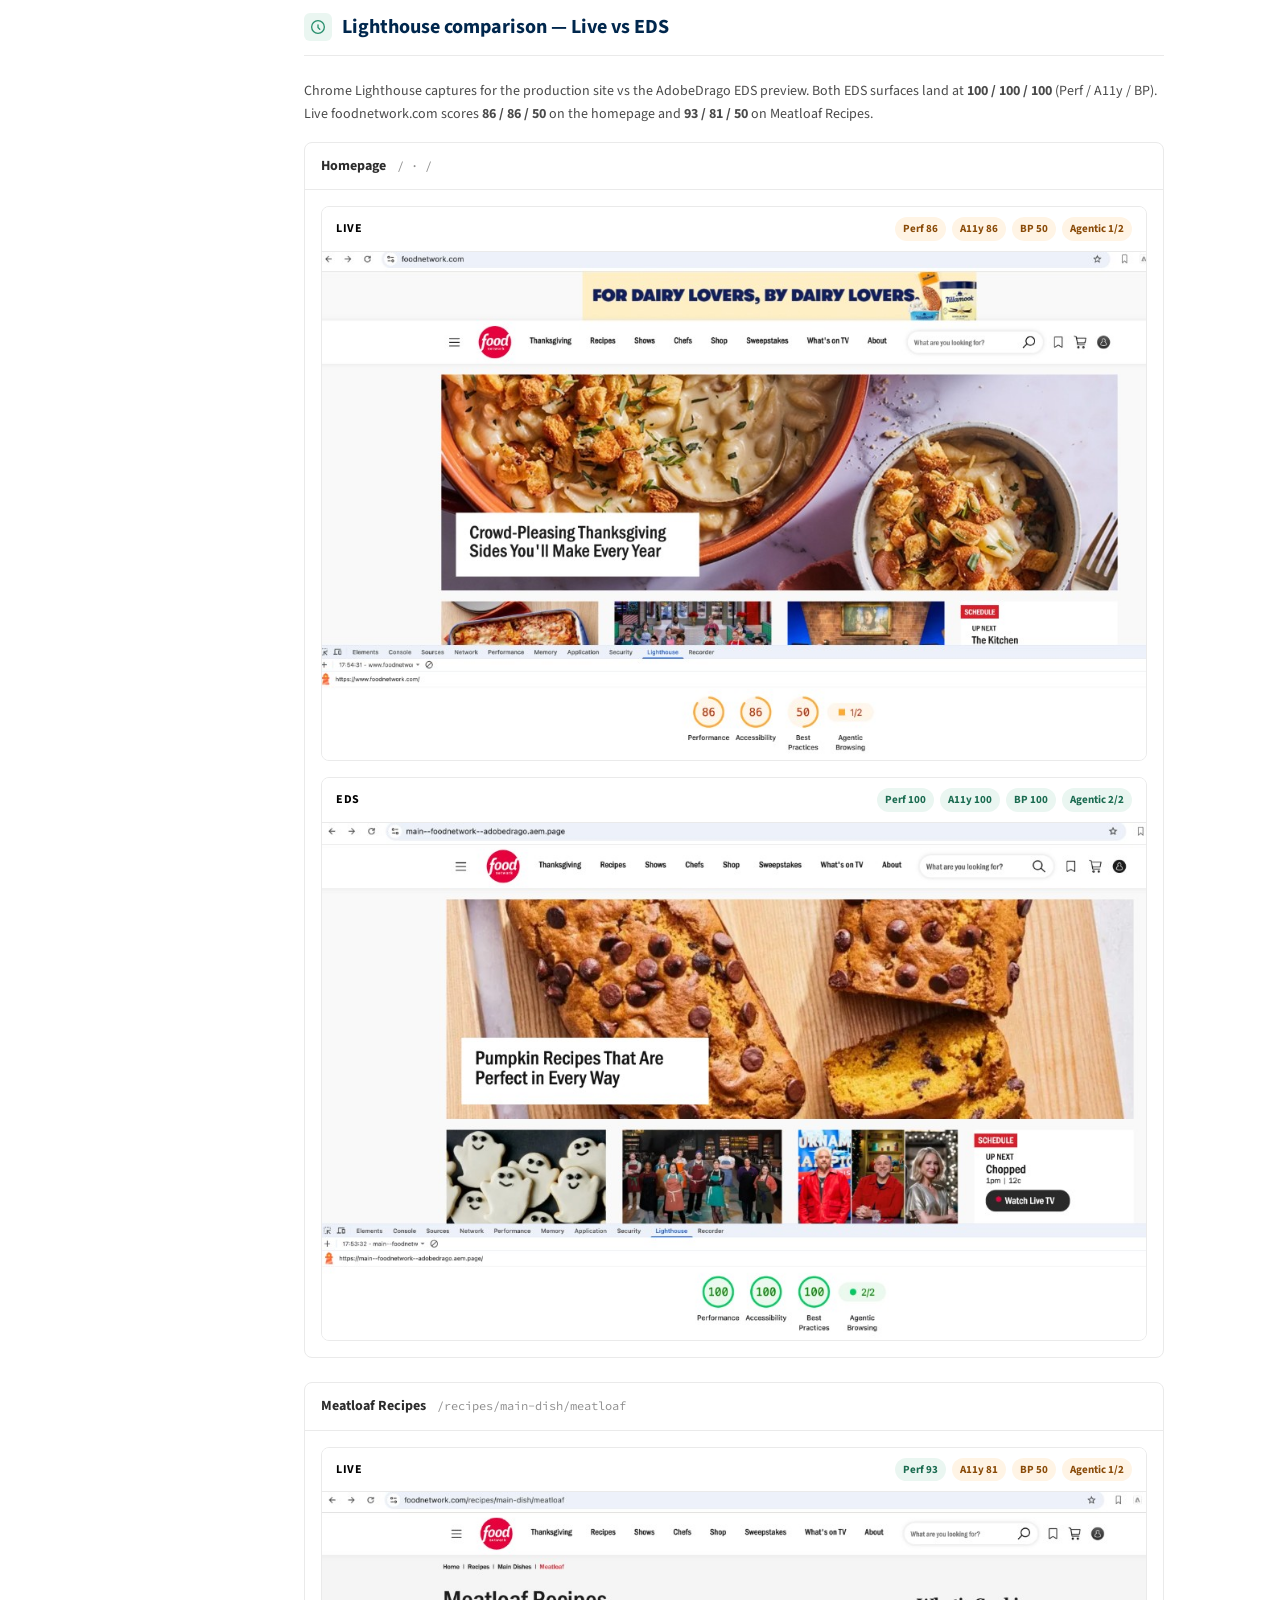
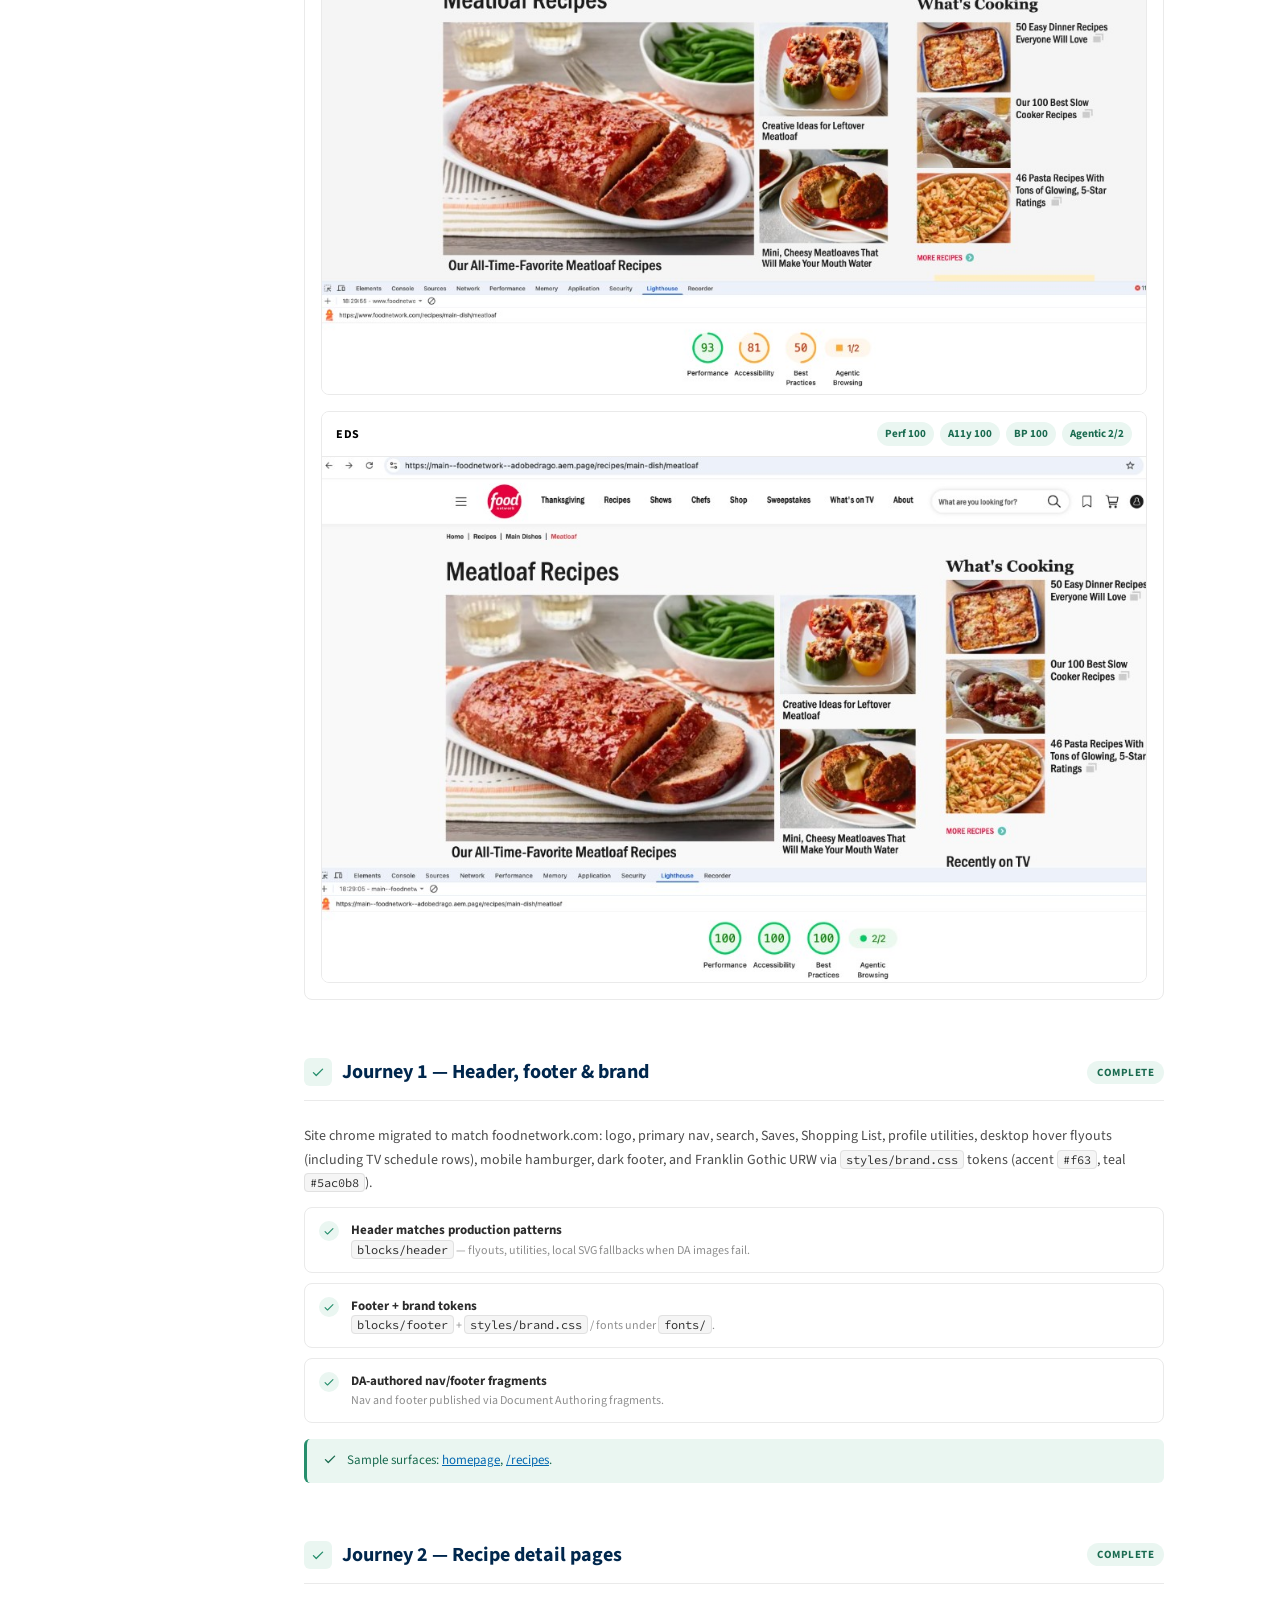
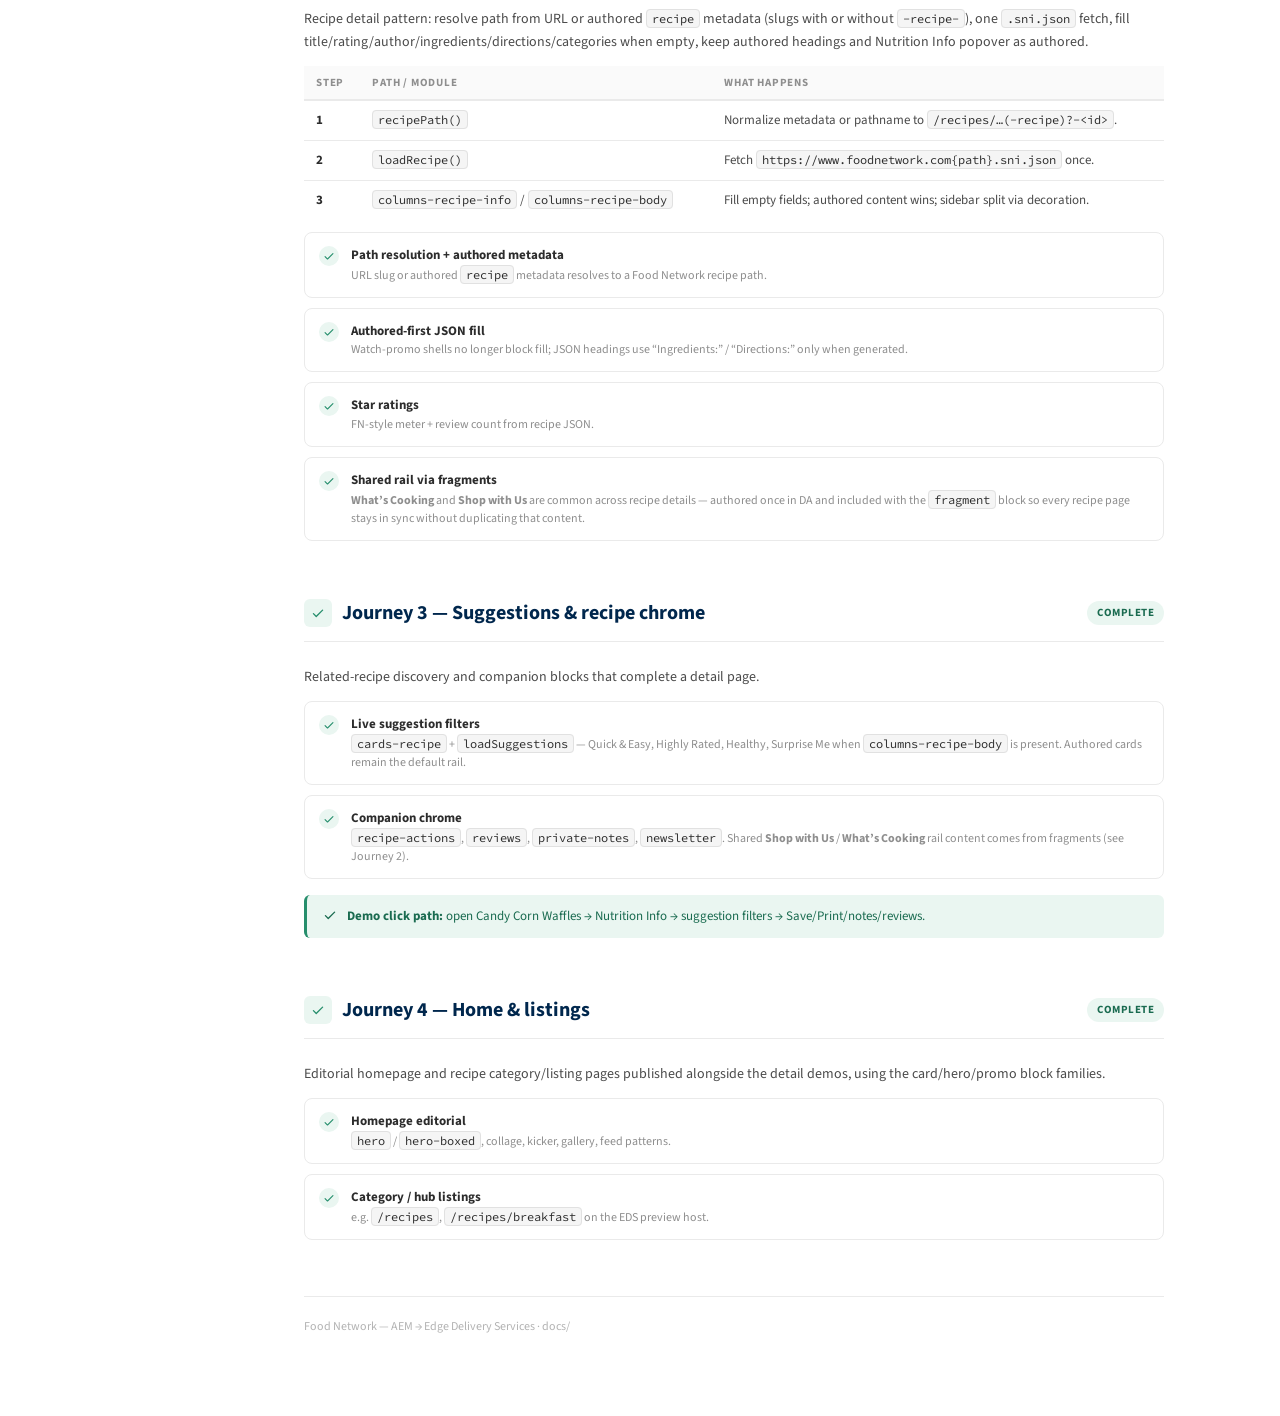
==== commit 905ee273: "Document DA recipe-rail fragments and drop Universal Editor mentions. Co-authored-by: Cursor <cursor" ====
--- a/docs/index.html
+++ b/docs/index.html
@@ -626,6 +626,10 @@
         <svg class="icon" viewBox="0 0 16 16" fill="currentColor"><path d="M8 .25a.75.75 0 01.673.418l1.882 3.815 4.21.612a.75.75 0 01.416 1.279l-3.046 2.97.719 4.192a.75.75 0 01-1.088.791L8 12.347l-3.766 1.98a.75.75 0 01-1.088-.79l.72-4.194L.818 6.374a.75.75 0 01.416-1.28l4.21-.611L7.327.668A.75.75 0 018 .25z"/></svg>
         Page decoration
       </a>
+      <a class="sidebar-link" href="#recipe-fragments">
+        <svg class="icon" viewBox="0 0 16 16" fill="currentColor"><path d="M2 2.75A.75.75 0 012.75 2h6.5a.75.75 0 010 1.5h-6.5A.75.75 0 012 2.75zm0 4A.75.75 0 012.75 6h10.5a.75.75 0 010 1.5H2.75A.75.75 0 012 6.75zm0 4a.75.75 0 01.75-.75h6.5a.75.75 0 010 1.5h-6.5a.75.75 0 01-.75-.75z"/></svg>
+        Recipe rail fragments
+      </a>
       <a class="sidebar-link" href="#eds-blocks">
         <svg class="icon" viewBox="0 0 16 16" fill="currentColor"><path d="M2.5 1A1.5 1.5 0 001 2.5v11A1.5 1.5 0 002.5 15h11a1.5 1.5 0 001.5-1.5v-11A1.5 1.5 0 0013.5 1h-11zm8.4 1.3l-.1 1.6a.2.2 0 00.32.17l.55-.42.47.36a.2.2 0 00.32-.17l-.13-2.03h.8v11.4H4.4V2.3h6.5z"/></svg>
         EDS blocks
@@ -685,8 +689,8 @@
           <li>Use the EDS block-based model only (<code class="code-inline">scripts/aem.js</code> + <code class="code-inline">scripts/scripts.js</code>) — no custom block-loader routing beyond stock boilerplate resolution.</li>
           <li>Shared recipe client in <code class="code-inline">scripts/recipe-data.js</code> — path normalization, one <code class="code-inline">.sni.json</code> fetch, suggestion payloads, image URL rewriting to <code class="code-inline">food.fnr.sndimg.com</code>.</li>
           <li>Recipe layout needs: auto-apply <code class="code-inline">sidebar</code> section styles when recipe blocks are present; split sidebar sections into main well + right rail around <code class="code-inline">cards-rail</code> (<code class="code-inline">decorateSidebarSections</code>).</li>
-          <li>Shared recipe-rail content — <strong>What’s Cooking</strong> and <strong>Shop with Us</strong> — is authored once as Document Authoring <code class="code-inline">fragment</code>s and included on every recipe detail page, so authors do not duplicate that common content per recipe.</li>
-          <li>DA / Universal Editor compatibility — <code class="code-inline">dapreview</code>, UE host detection, and merged UE models via <code class="code-inline">npm run build:json</code>.</li>
+          <li>Shared recipe-rail content — <strong>What’s Cooking</strong> and <strong>Shop with Us</strong> — is authored once in Document Authoring as <code class="code-inline">fragment</code>s and included on every recipe detail page (see <a href="#recipe-fragments" style="color:var(--brand-blue);">Recipe rail fragments</a>).</li>
+          <li>Document Authoring workflow — content is authored in DA (<code class="code-inline">dapreview</code> for live preview against local code).</li>
         </ul>
 
         <h3>Journeys</h3>
@@ -847,7 +851,7 @@
               <div class="code-block">git clone https://github.com/AdobeDrago/foodnetwork.git
 cd foodnetwork
 npm install</div>
-              <p>Installs ESLint / Stylelint, Husky, and UE JSON merge tooling from <code class="code-inline">package.json</code>.</p>
+              <p>Installs ESLint / Stylelint and other dev dependencies from <code class="code-inline">package.json</code>.</p>
             </div>
           </li>
           <li class="step">
@@ -863,14 +867,6 @@
               </div>
             </div>
           </li>
-          <li class="step">
-            <div class="step-num"></div>
-            <div class="step-body">
-              <div class="step-title">Rebuild Universal Editor JSON (when models change)</div>
-              <div class="code-block">npm run build:json</div>
-              <p>Merges <code class="code-inline">ue/models/*.json</code> into the root <code class="code-inline">component-models.json</code>, <code class="code-inline">component-definition.json</code>, and <code class="code-inline">component-filters.json</code>.</p>
-            </div>
-          </li>
         </ol>
       </section>
 
@@ -911,16 +907,43 @@
           <thead><tr><th>Behavior</th><th>What triggers it</th></tr></thead>
           <tbody>
             <tr><td><code class="code-inline">buildHeroBlock</code></td><td>Auto-builds a <code class="code-inline">hero</code> from a leading picture + <code class="code-inline">h1</code>. Skips pictures inside authored blocks and <strong>skips recipe pages</strong> that already have <code class="code-inline">columns-recipe-info</code> / <code class="code-inline">columns-recipe-body</code> (lead photo stays above the title).</td></tr>
-            <tr><td><code class="code-inline">decorateSections</code></td><td>Wraps section children, applies section-metadata styles/datasets (UE/DA richtext-aware).</td></tr>
+            <tr><td><code class="code-inline">decorateSections</code></td><td>Wraps section children, applies section-metadata styles/datasets (DA richtext-aware).</td></tr>
             <tr><td><code class="code-inline">ensureRecipeSectionStyles</code></td><td>Re-adds <code class="code-inline">sidebar</code> (and related) classes when recipe/info/body or <code class="code-inline">cards-links</code> blocks are present — templates sometimes drop these styles.</td></tr>
             <tr><td><code class="code-inline">decorateSidebarSections</code></td><td>Splits <code class="code-inline">.section.sidebar</code> into <code class="code-inline">.section-main</code> + <code class="code-inline">.section-rail</code> starting at the first <code class="code-inline">cards-rail</code>. Safe to re-run after fragments inject rails.</td></tr>
             <tr><td><code class="code-inline">autolinkModals</code></td><td>Clicks to <code class="code-inline">/modals/</code> open the modal block instead of navigating.</td></tr>
-            <tr><td>DA / UE hooks</td><td><code class="code-inline">dapreview</code> query param loads DA preview; <code class="code-inline">*.ue.da.live</code> / stage hosts load <code class="code-inline">ue/scripts/ue.js</code>; sidekick loads on <code class="code-inline">aem-sidekick</code>.</td></tr>
+            <tr><td>DA preview hooks</td><td><code class="code-inline">dapreview</code> query param loads DA live preview; sidekick loads on <code class="code-inline">aem-sidekick</code>.</td></tr>
           </tbody>
         </table>
-        <div class="notice info">
-          <svg class="notice-icon" width="14" height="14" viewBox="0 0 16 16" fill="currentColor"><path d="M8 1.5a6.5 6.5 0 100 13 6.5 6.5 0 000-13zM0 8a8 8 0 1116 0A8 8 0 010 8zm6.5-.25A.75.75 0 017.25 7h1a.75.75 0 01.75.75v2.75h.25a.75.75 0 010 1.5h-2a.75.75 0 010-1.5h.25v-2h-.25a.75.75 0 01-.75-.75zM8 6a1 1 0 100-2 1 1 0 000 2z"/></svg>
-          <span><strong>Recipe rail fragments.</strong> On recipe detail pages, <strong>What’s Cooking</strong> and <strong>Shop with Us</strong> are not re-authored per recipe — each page includes a <code class="code-inline">fragment</code> pointing at shared DA content. <code class="code-inline">blocks/fragment/fragment.js</code> loads the fragment, then re-runs <code class="code-inline">decorateMain</code> / <code class="code-inline">decorateSidebarSections</code> so the injected rail still splits correctly into the recipe sidebar layout.</span>
+      </section>
+
+      <section class="doc-section" id="recipe-fragments">
+        <h2>
+          <span class="section-icon icon-seafoam">
+            <svg width="14" height="14" viewBox="0 0 16 16" fill="currentColor"><path d="M2 2.75A.75.75 0 012.75 2h6.5a.75.75 0 010 1.5h-6.5A.75.75 0 012 2.75zm0 4A.75.75 0 012.75 6h10.5a.75.75 0 010 1.5H2.75A.75.75 0 012 6.75zm0 4a.75.75 0 01.75-.75h6.5a.75.75 0 010 1.5h-6.5a.75.75 0 01-.75-.75z"/></svg>
+          </span>
+          Recipe rail fragments — What’s Cooking &amp; Shop with Us
+        </h2>
+        <div class="section-rule"></div>
+        <p>On recipe detail pages, <strong>What’s Cooking</strong> and <strong>Shop with Us</strong> are shared content that appears on every recipe. They are <strong>authored once in Document Authoring</strong> and pulled into each recipe page with the <code class="code-inline">fragment</code> block — authors do not copy that rail content onto every recipe document.</p>
+        <table class="spec-table">
+          <thead><tr><th>Rail</th><th>How it ships</th><th>Why fragment</th></tr></thead>
+          <tbody>
+            <tr>
+              <td><strong>What’s Cooking</strong></td>
+              <td>Shared DA fragment → <code class="code-inline">cards-rail</code> in the recipe right rail</td>
+              <td>Same editorial promo list across all recipe details; update once in DA</td>
+            </tr>
+            <tr>
+              <td><strong>Shop with Us</strong></td>
+              <td>Shared DA fragment → <code class="code-inline">cards-shop</code> (tools / shop grid)</td>
+              <td>Same commerce rail across all recipe details; update once in DA</td>
+            </tr>
+          </tbody>
+        </table>
+        <p style="margin-top:12px;">At runtime, <code class="code-inline">blocks/fragment/fragment.js</code> fetches the fragment’s <code class="code-inline">.plain.html</code>, injects it into the page, then re-runs <code class="code-inline">decorateMain</code> / <code class="code-inline">decorateSidebarSections</code> so the injected rail still splits into the recipe sidebar layout correctly.</p>
+        <div class="notice tip">
+          <svg class="notice-icon" width="14" height="14" viewBox="0 0 16 16" fill="currentColor"><path d="M13.78 4.22a.75.75 0 010 1.06l-7.25 7.25a.75.75 0 01-1.06 0L2.22 9.28a.75.75 0 011.06-1.06l2.72 2.72 6.72-6.72a.75.75 0 011.06 0z"/></svg>
+          <span>Recipe-specific content (info bar, body, suggestions, actions, reviews) stays on the recipe page. Only the common rails use fragments.</span>
         </div>
       </section>
 
@@ -1095,7 +1118,7 @@
             <span class="check-mark cm-done"><svg viewBox="0 0 16 16" fill="currentColor"><path d="M13.78 4.22a.75.75 0 010 1.06l-7.25 7.25a.75.75 0 01-1.06 0L2.22 9.28a.75.75 0 011.06-1.06l2.72 2.72 6.72-6.72a.75.75 0 011.06 0z"/></svg></span>
             <div class="check-body">
               <div class="check-title">DA-authored nav/footer fragments</div>
-              <div class="check-note">Published via Document Authoring; UE models under <code class="code-inline">ue/models/</code>.</div>
+              <div class="check-note">Nav and footer published via Document Authoring fragments.</div>
             </div>
           </li>
         </ul>
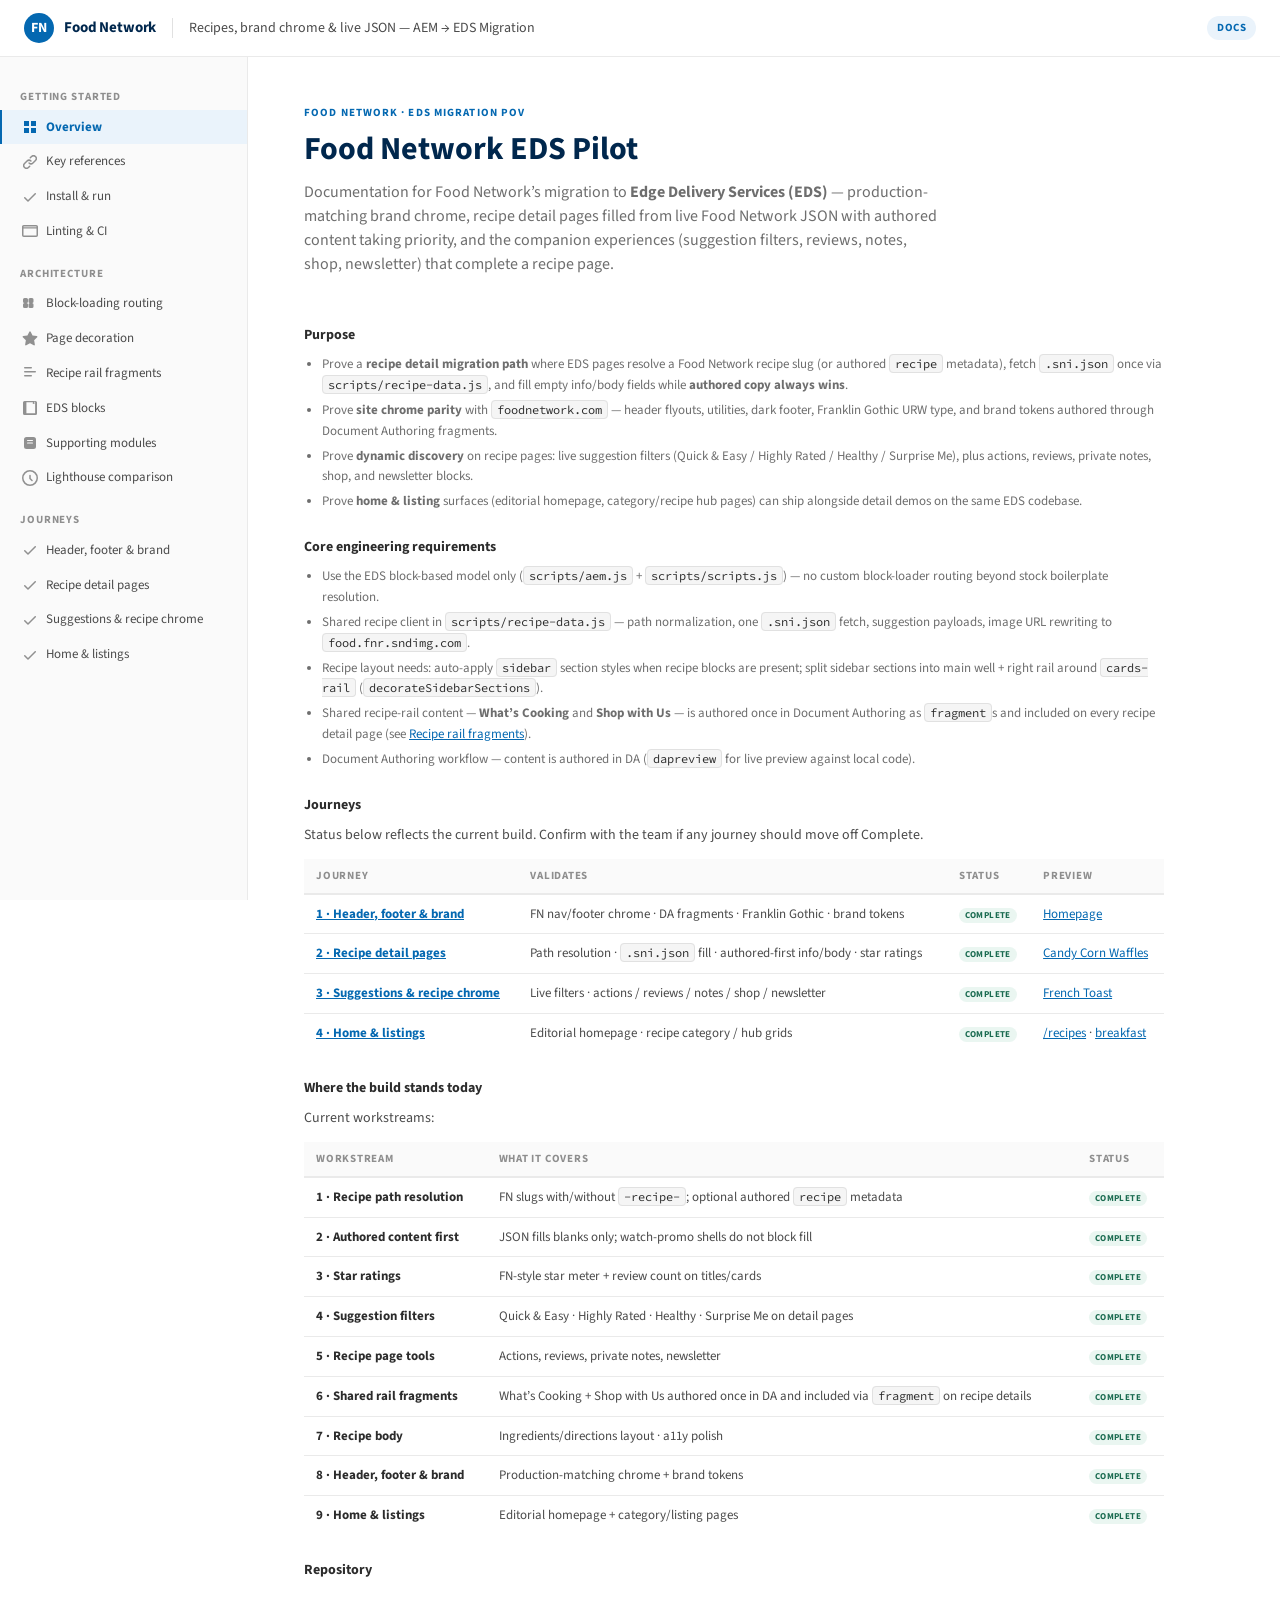
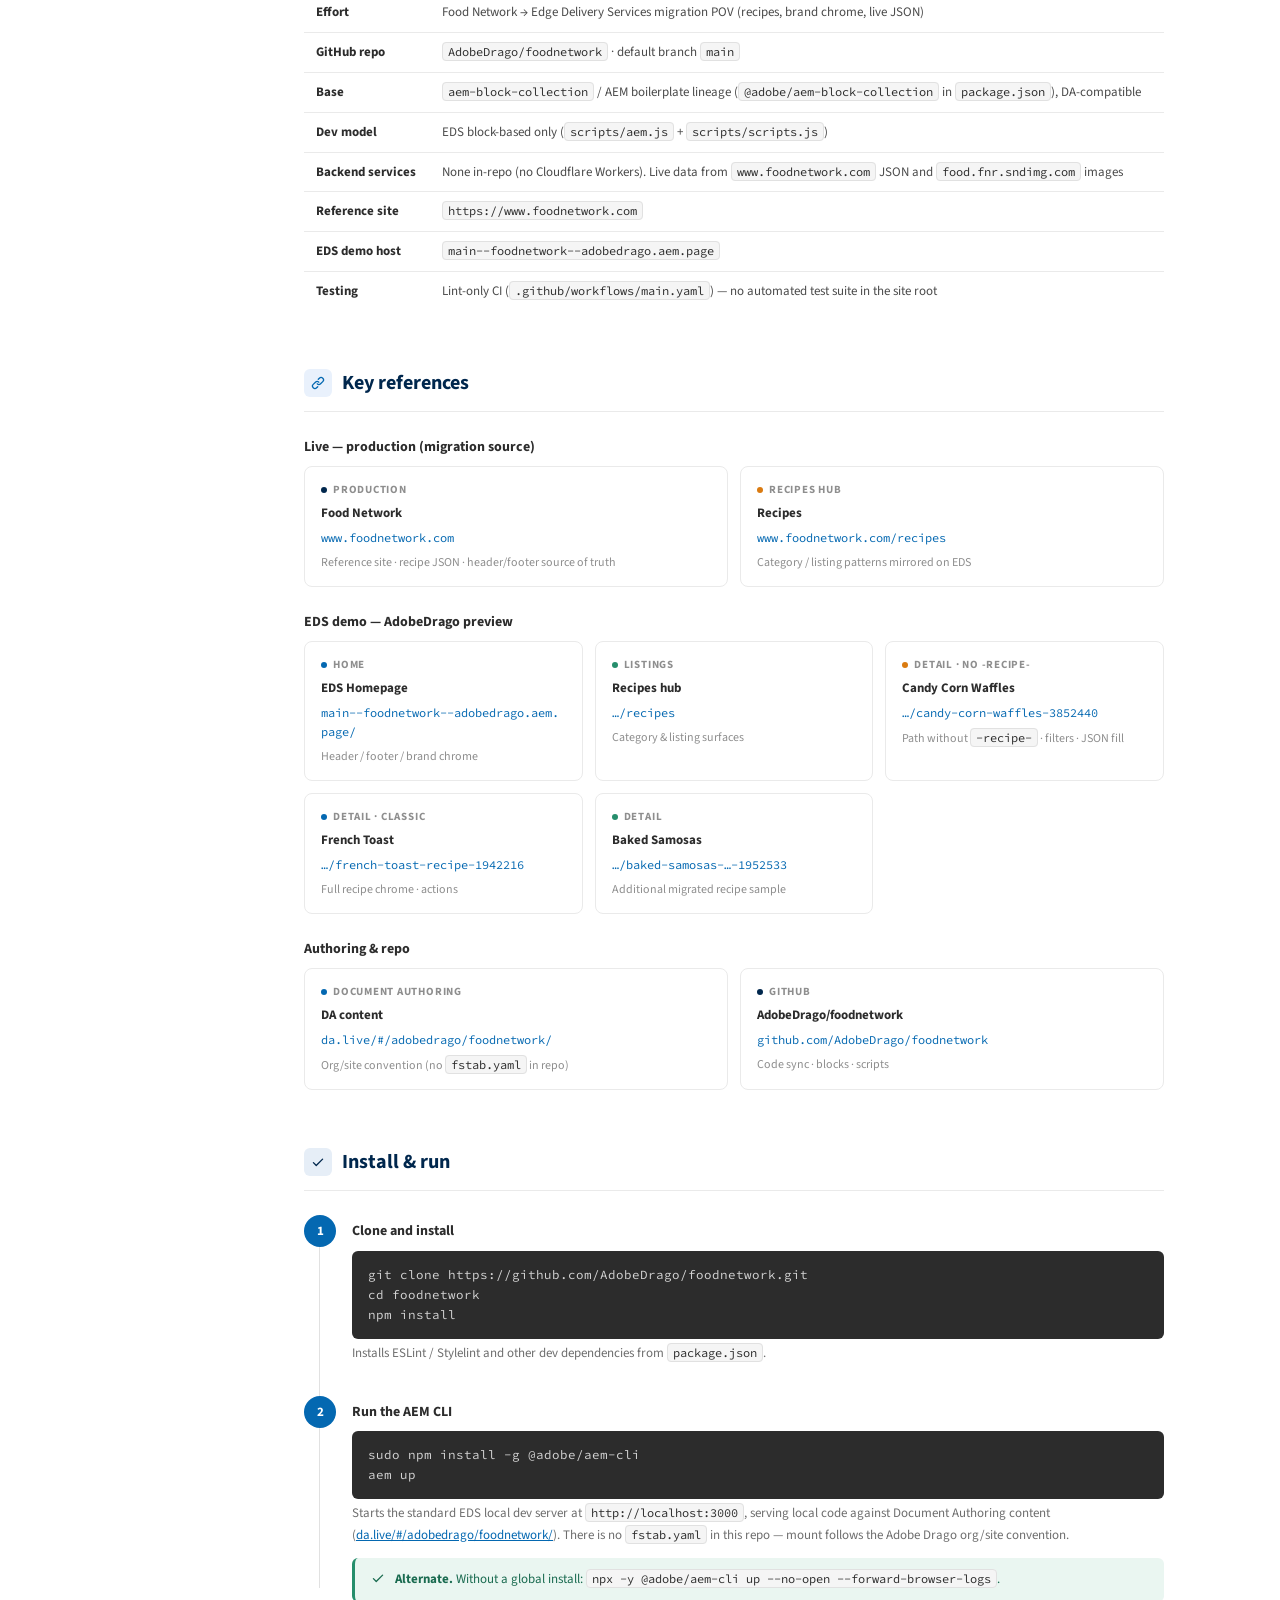
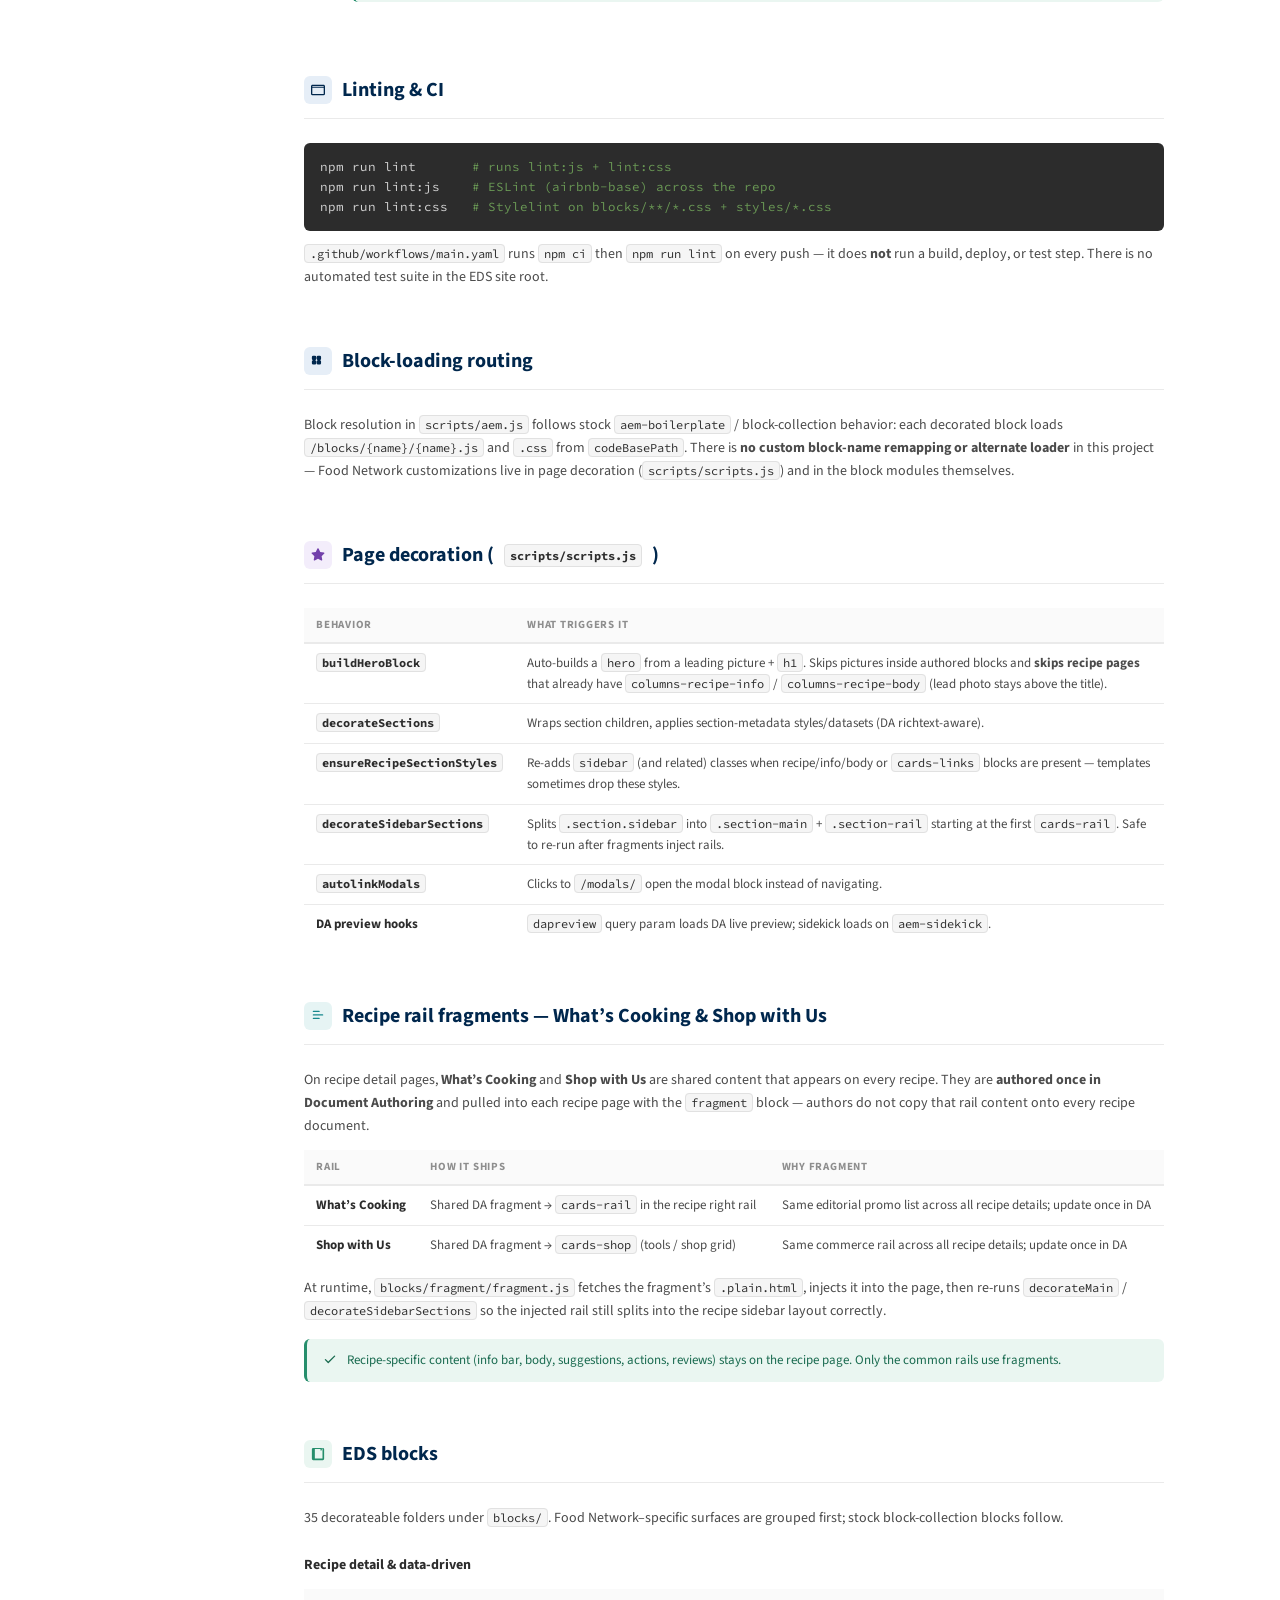
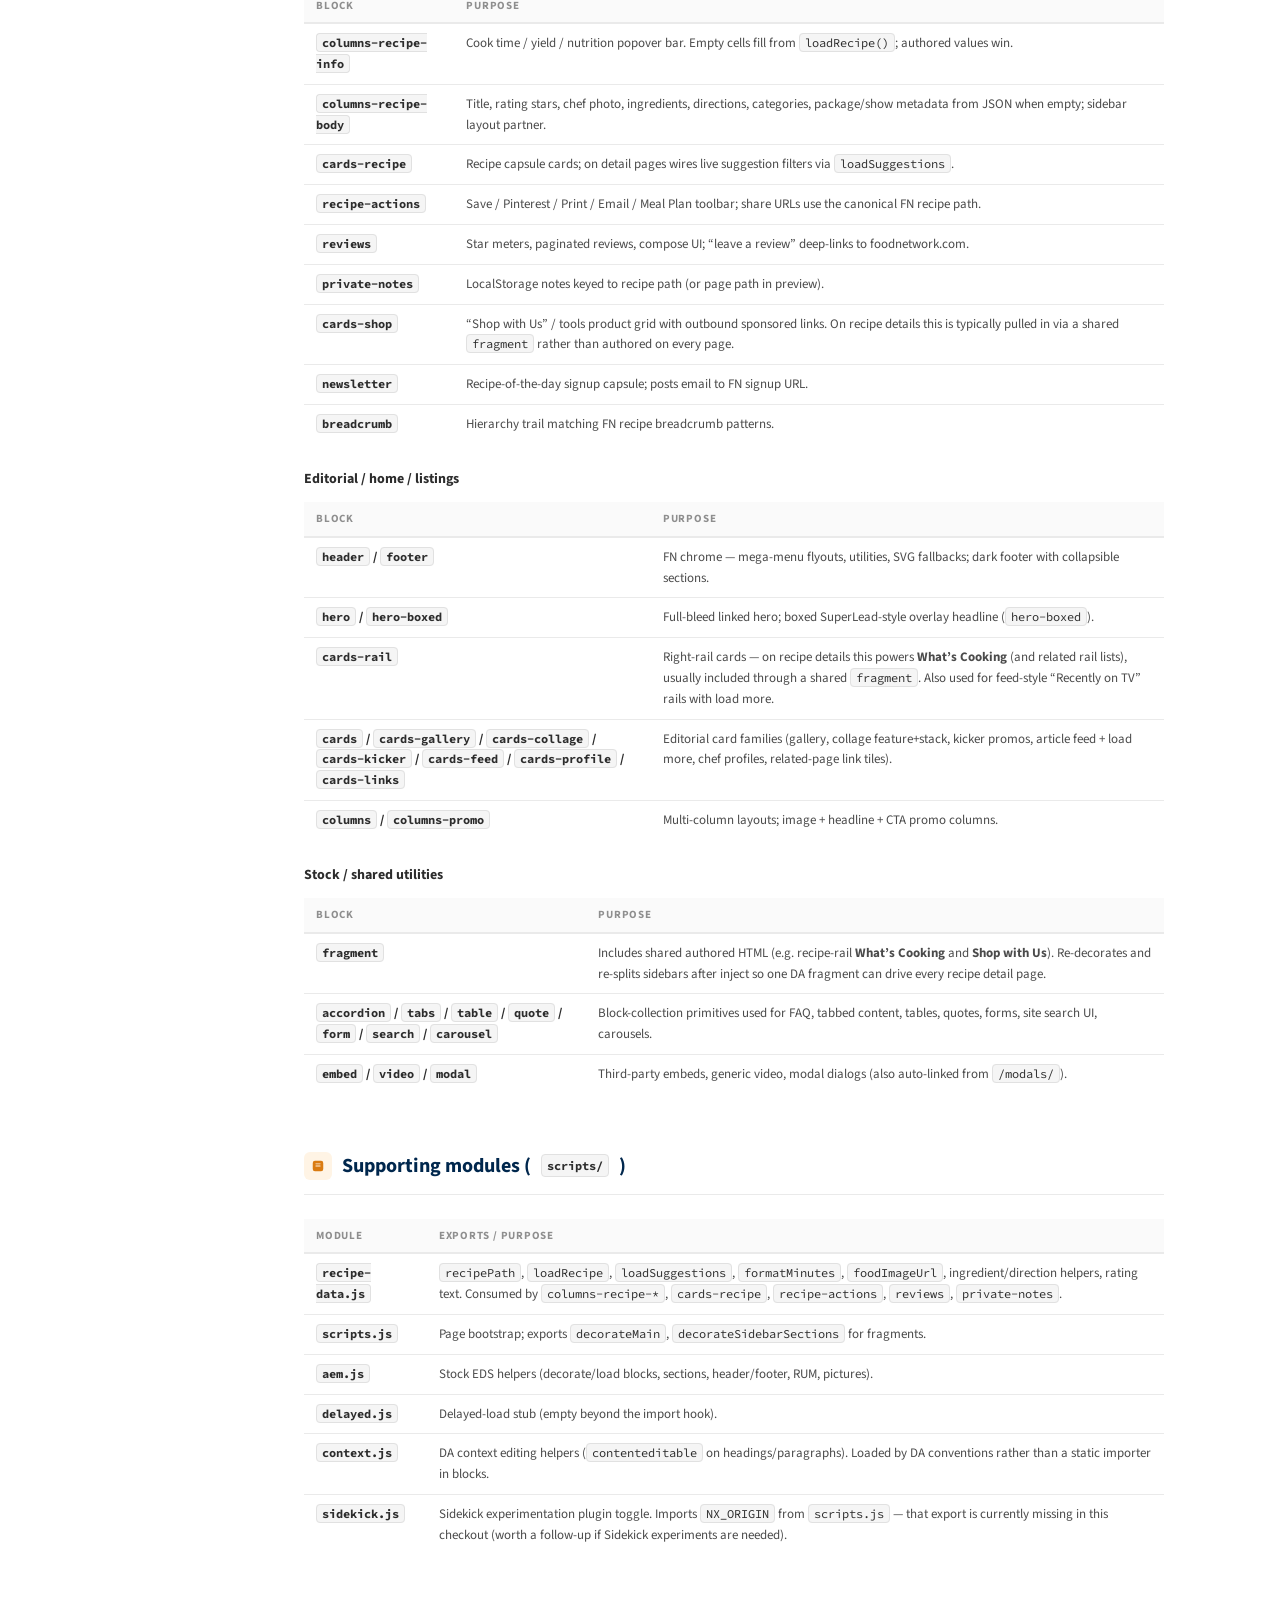
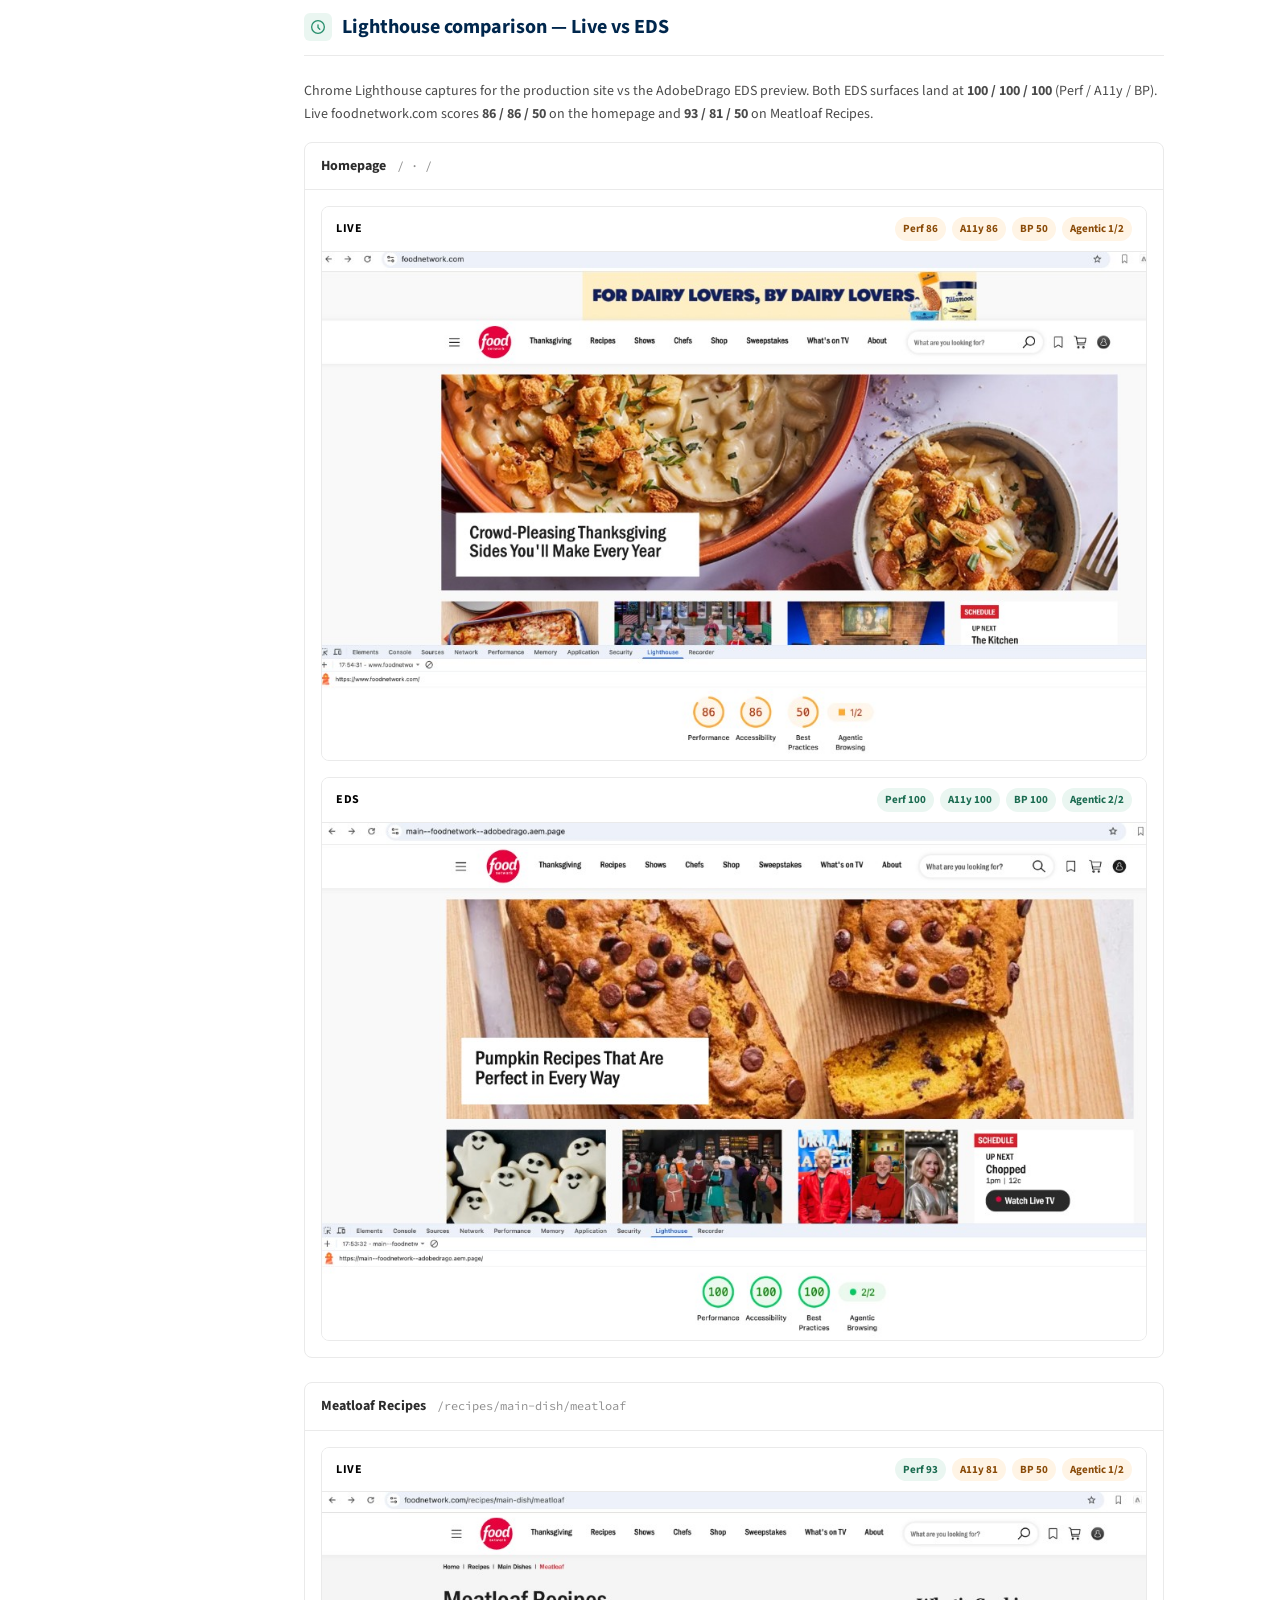
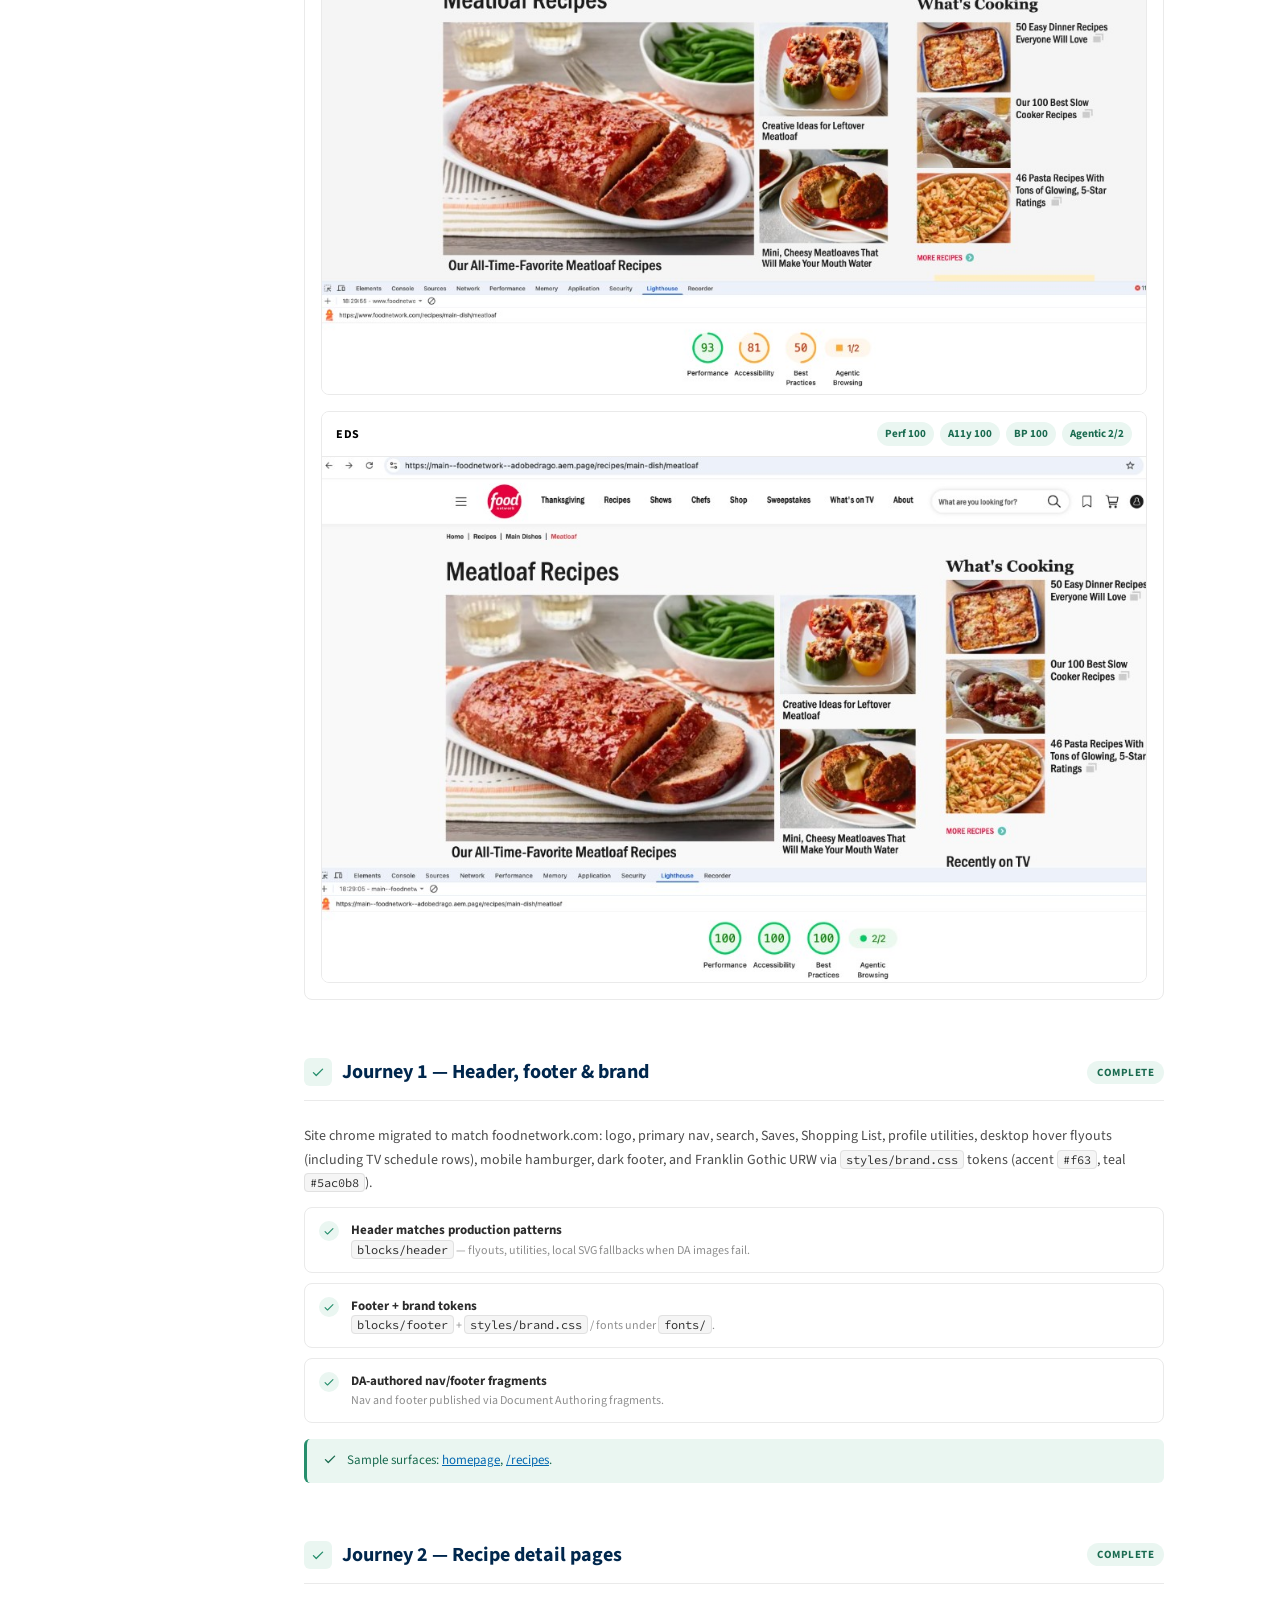
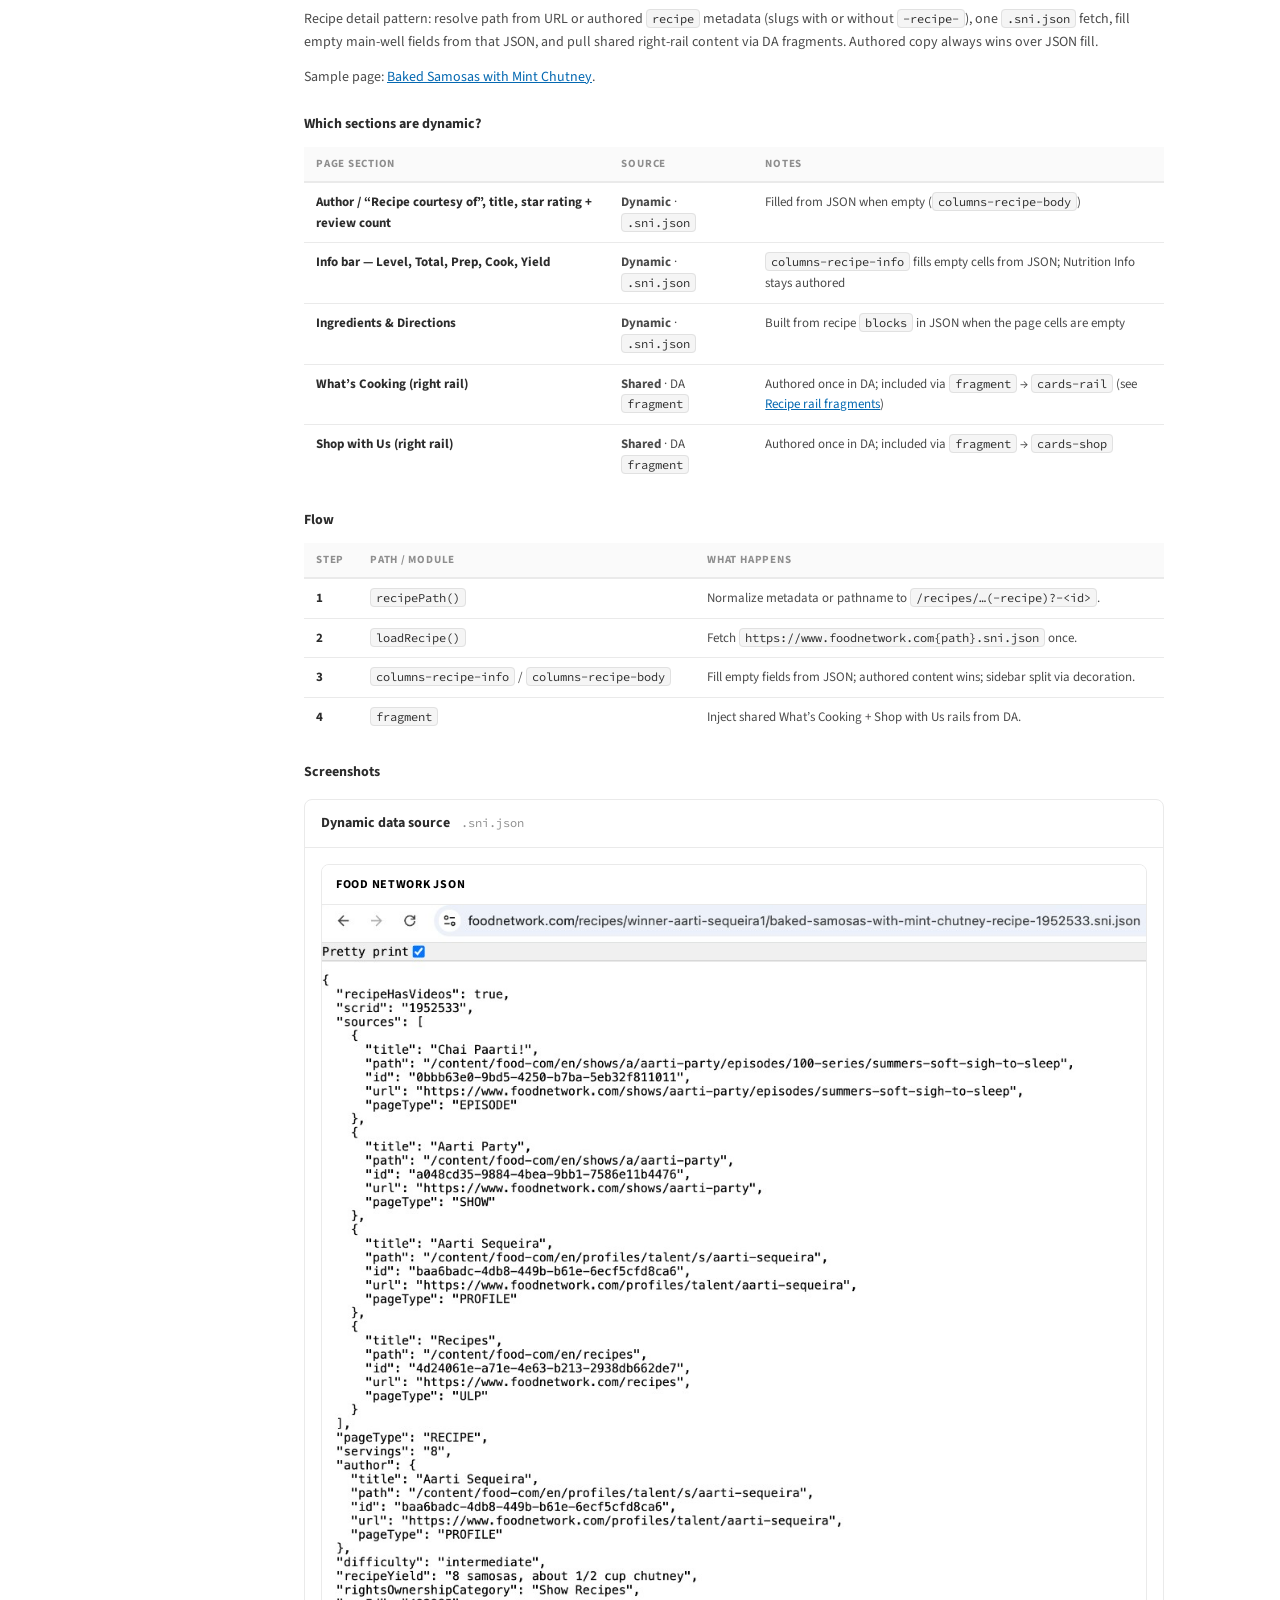
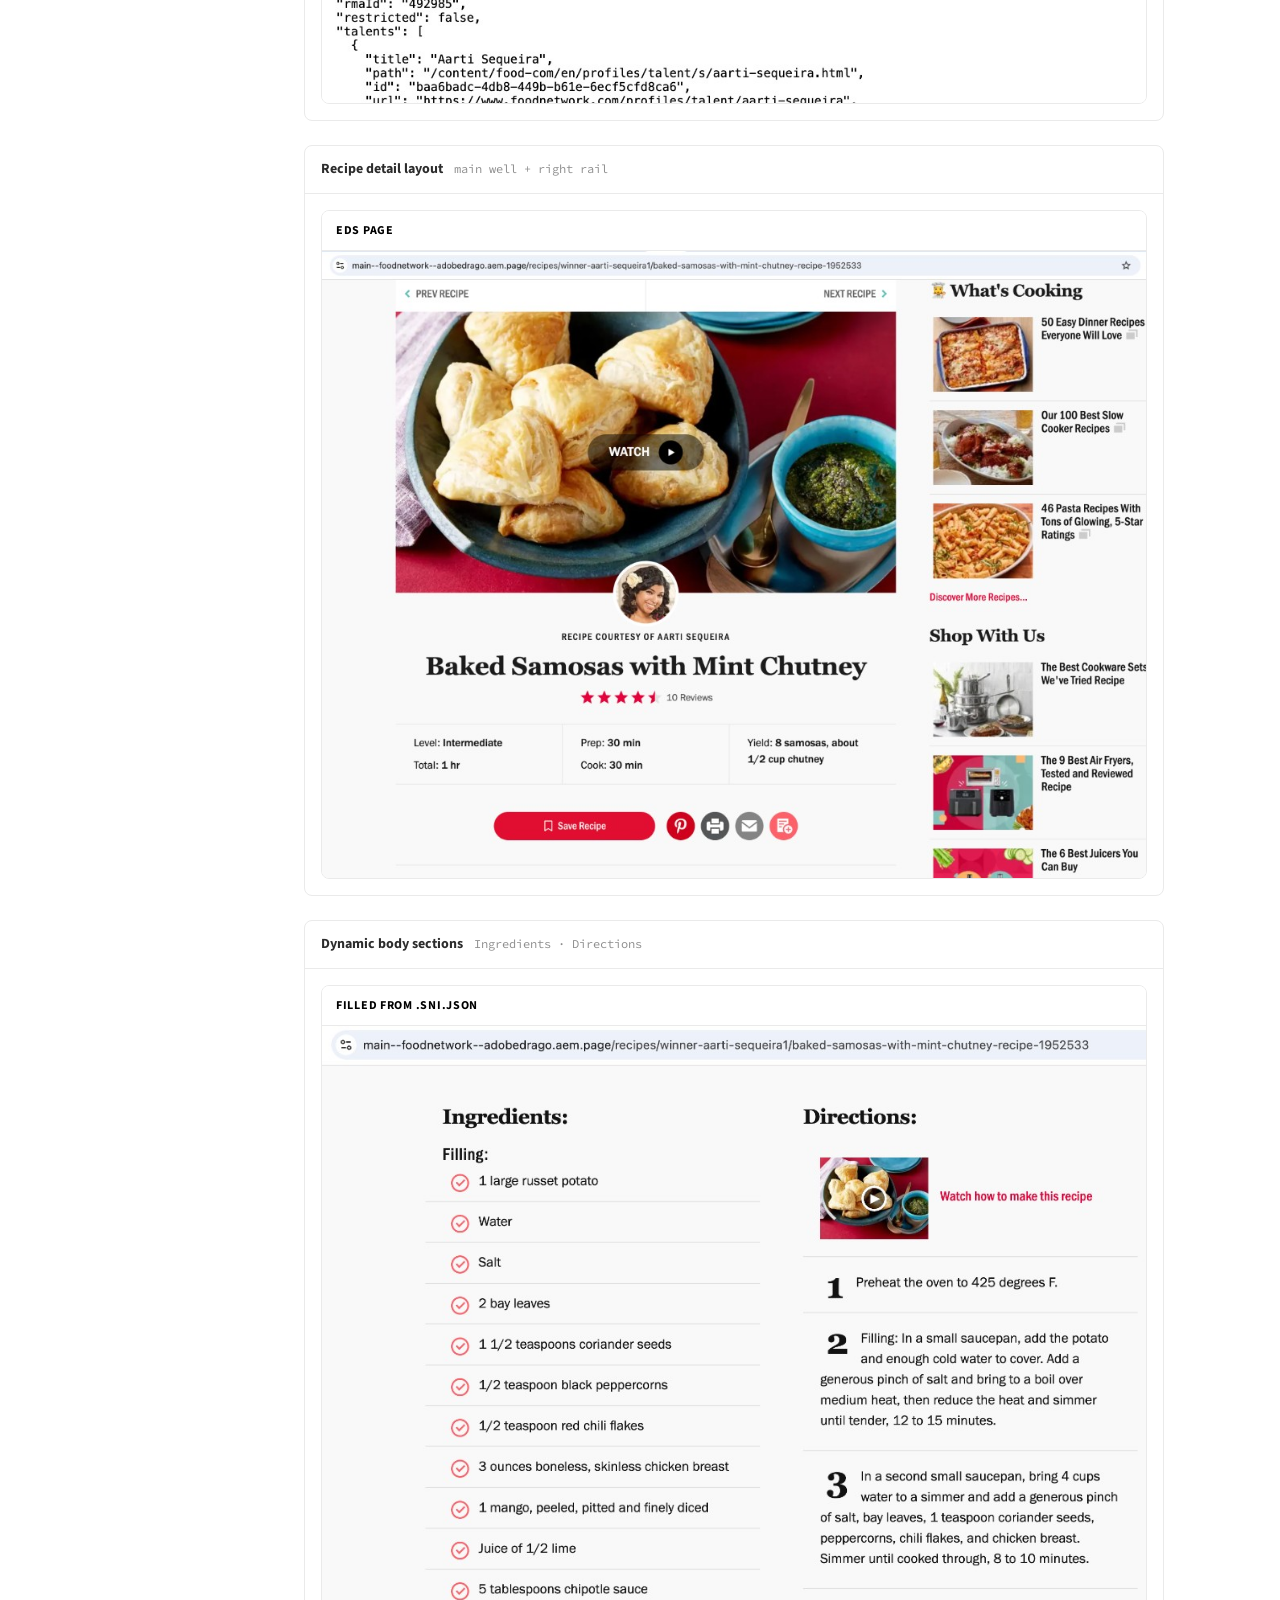
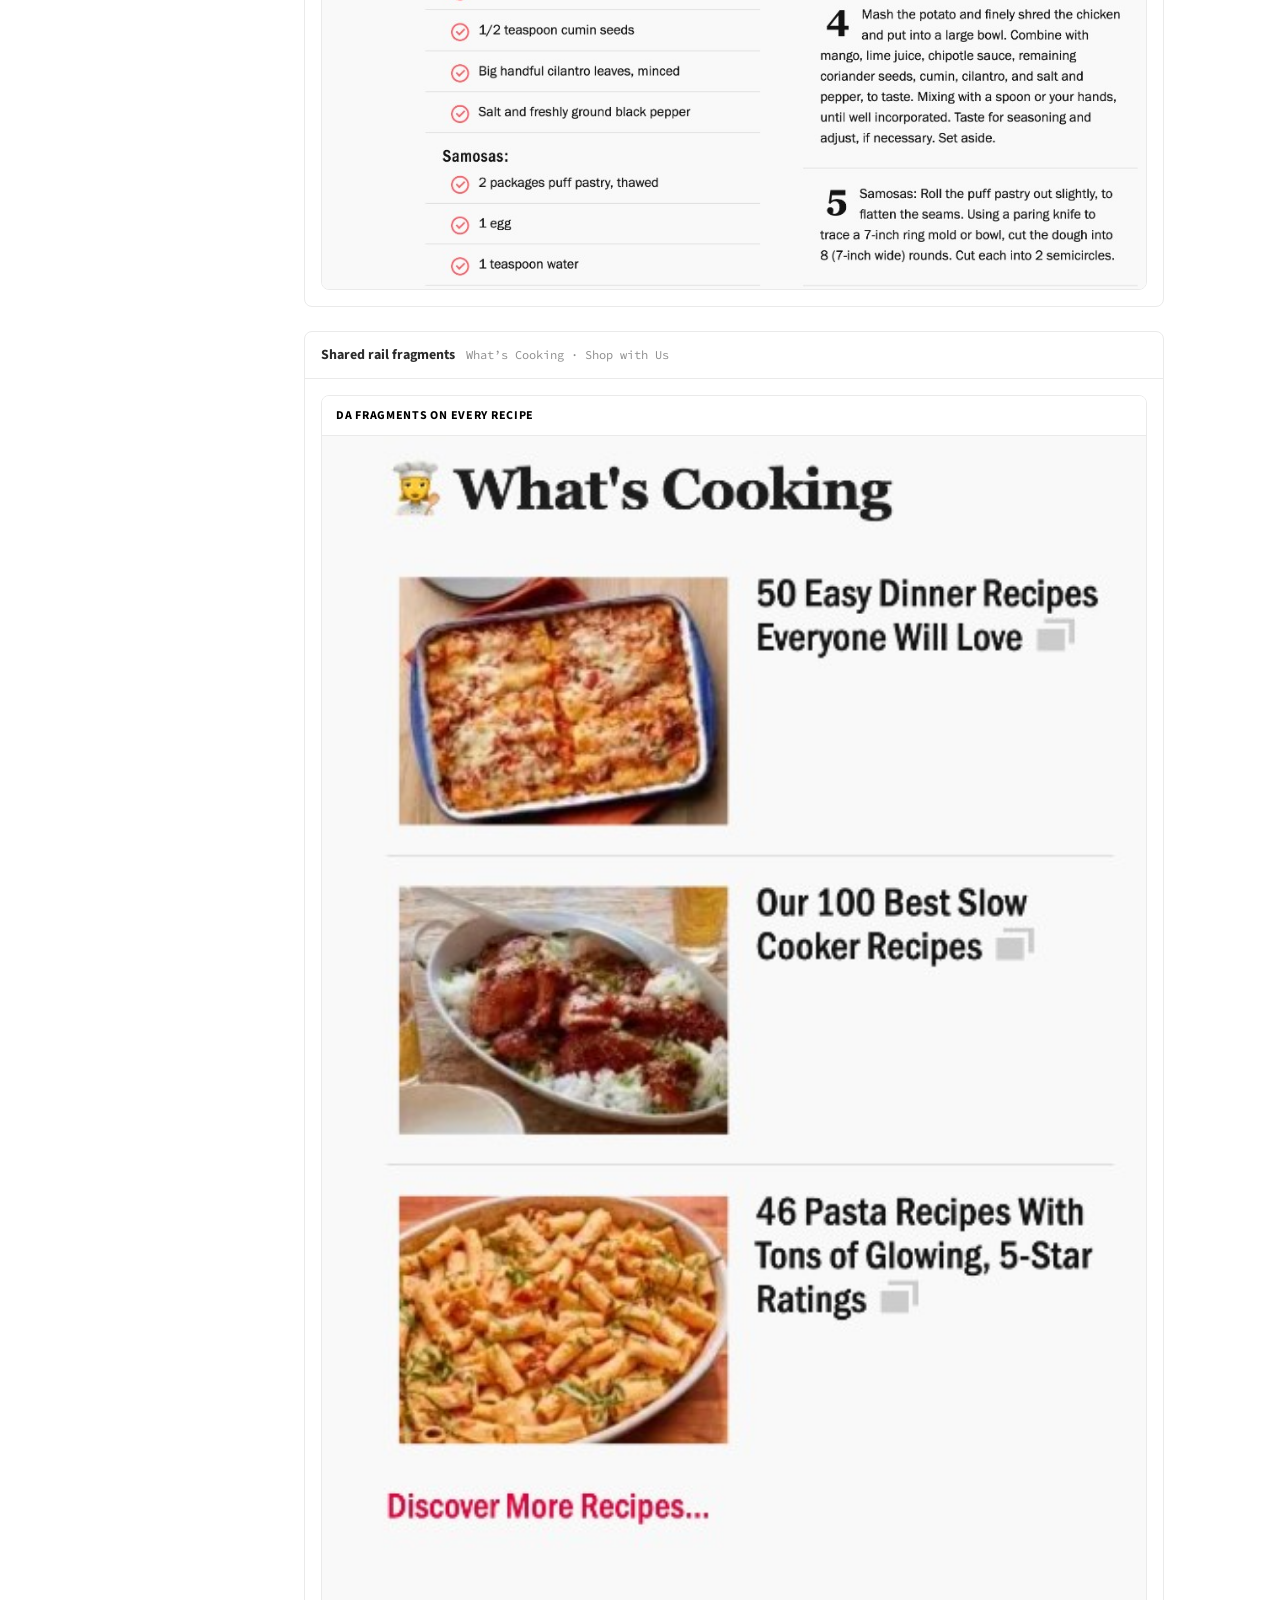
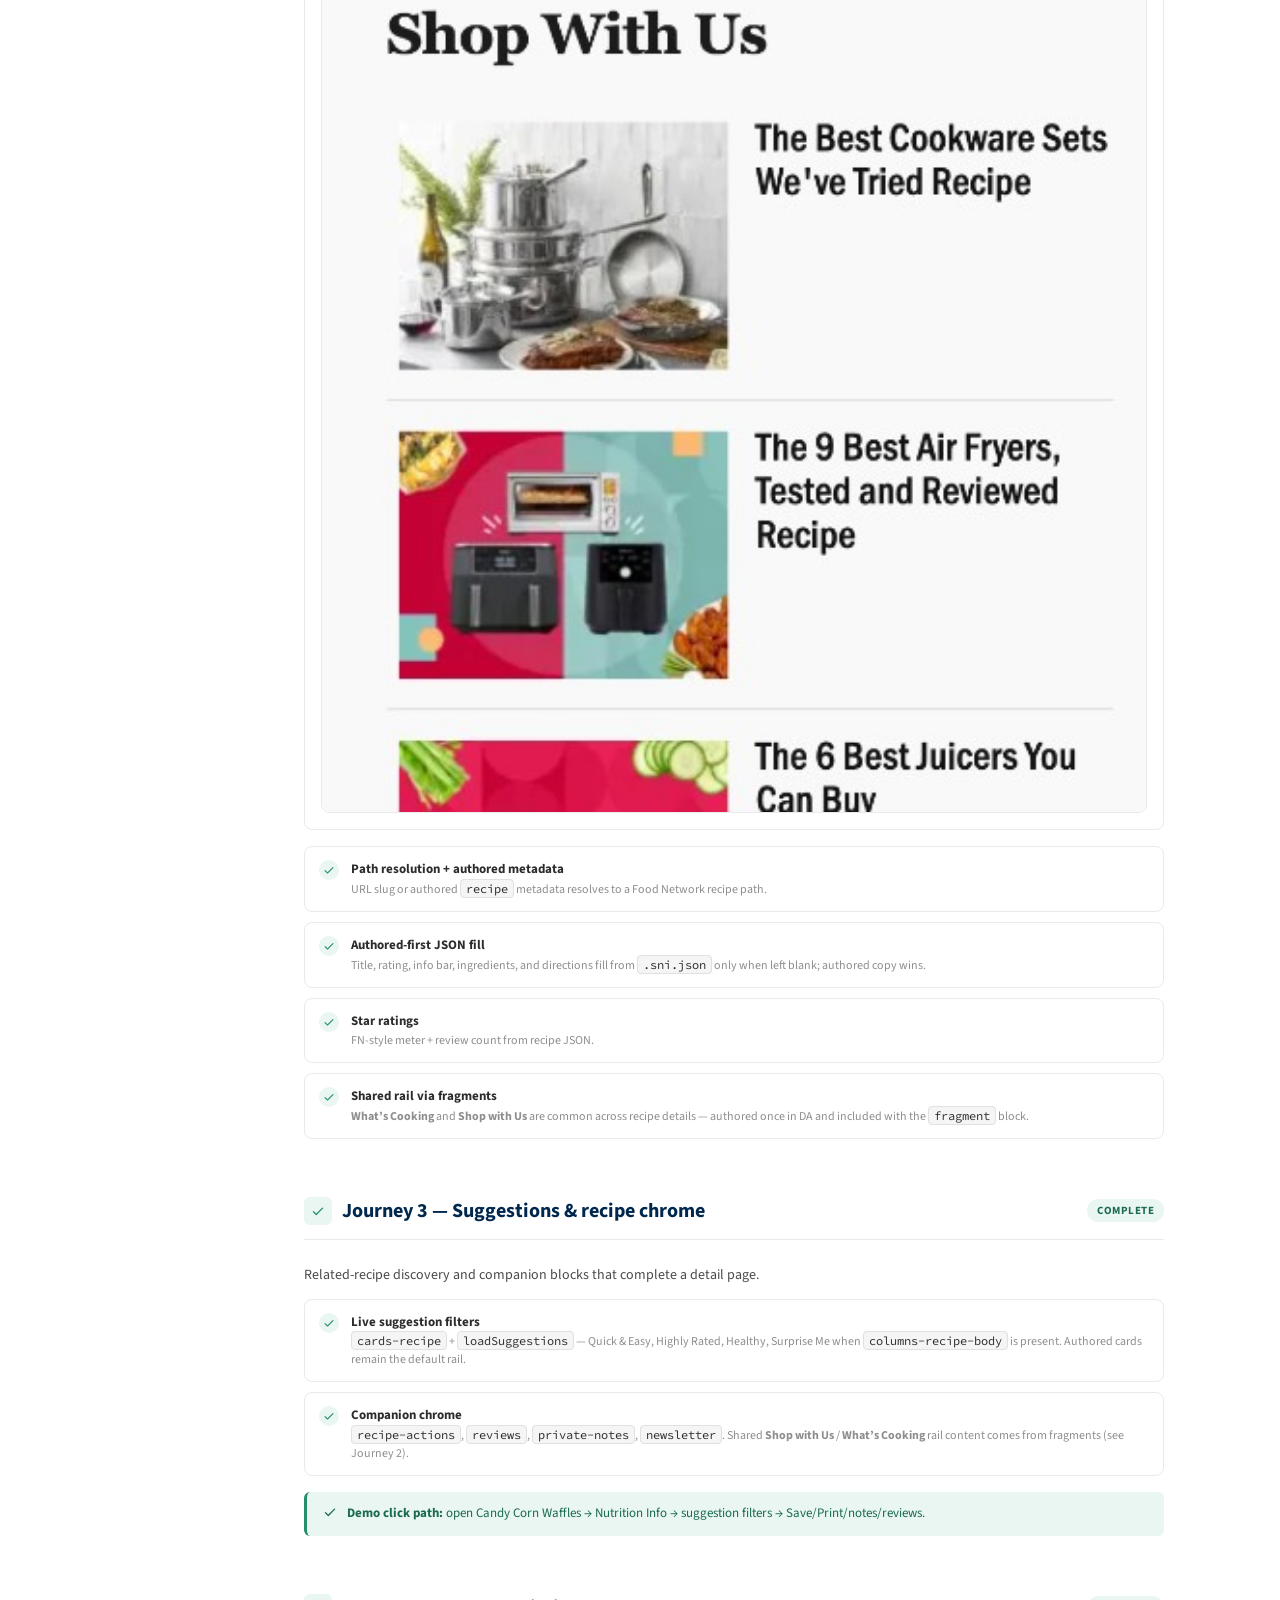
==== commit f5ff551b: "Add Journey 2 dynamic-section map and recipe detail screenshots. Co-authored-by: Cursor <cursoragent" ====
--- a/docs/index.html
+++ b/docs/index.html
@@ -1137,15 +1137,103 @@
           <span class="status-badge sb-done">Complete</span>
         </h2>
         <div class="section-rule"></div>
-        <p>Recipe detail pattern: resolve path from URL or authored <code class="code-inline">recipe</code> metadata (slugs with or without <code class="code-inline">-recipe-</code>), one <code class="code-inline">.sni.json</code> fetch, fill title/rating/author/ingredients/directions/categories when empty, keep authored headings and Nutrition Info popover as authored.</p>
+        <p>Recipe detail pattern: resolve path from URL or authored <code class="code-inline">recipe</code> metadata (slugs with or without <code class="code-inline">-recipe-</code>), one <code class="code-inline">.sni.json</code> fetch, fill empty main-well fields from that JSON, and pull shared right-rail content via DA fragments. Authored copy always wins over JSON fill.</p>
+        <p>Sample page: <a href="https://main--foodnetwork--adobedrago.aem.page/recipes/winner-aarti-sequeira1/baked-samosas-with-mint-chutney-recipe-1952533" target="_blank" rel="noopener" style="color:var(--brand-blue);">Baked Samosas with Mint Chutney</a>.</p>
+
+        <h3>Which sections are dynamic?</h3>
+        <table class="spec-table">
+          <thead><tr><th>Page section</th><th>Source</th><th>Notes</th></tr></thead>
+          <tbody>
+            <tr>
+              <td>Author / “Recipe courtesy of”, title, star rating + review count</td>
+              <td><strong>Dynamic</strong> · <code class="code-inline">.sni.json</code></td>
+              <td>Filled from JSON when empty (<code class="code-inline">columns-recipe-body</code>)</td>
+            </tr>
+            <tr>
+              <td>Info bar — Level, Total, Prep, Cook, Yield</td>
+              <td><strong>Dynamic</strong> · <code class="code-inline">.sni.json</code></td>
+              <td><code class="code-inline">columns-recipe-info</code> fills empty cells from JSON; Nutrition Info stays authored</td>
+            </tr>
+            <tr>
+              <td>Ingredients &amp; Directions</td>
+              <td><strong>Dynamic</strong> · <code class="code-inline">.sni.json</code></td>
+              <td>Built from recipe <code class="code-inline">blocks</code> in JSON when the page cells are empty</td>
+            </tr>
+            <tr>
+              <td>What’s Cooking (right rail)</td>
+              <td><strong>Shared</strong> · DA <code class="code-inline">fragment</code></td>
+              <td>Authored once in DA; included via <code class="code-inline">fragment</code> → <code class="code-inline">cards-rail</code> (see <a href="#recipe-fragments" style="color:var(--brand-blue);">Recipe rail fragments</a>)</td>
+            </tr>
+            <tr>
+              <td>Shop with Us (right rail)</td>
+              <td><strong>Shared</strong> · DA <code class="code-inline">fragment</code></td>
+              <td>Authored once in DA; included via <code class="code-inline">fragment</code> → <code class="code-inline">cards-shop</code></td>
+            </tr>
+          </tbody>
+        </table>
+
+        <h3>Flow</h3>
         <table class="spec-table">
           <thead><tr><th>Step</th><th>Path / module</th><th>What happens</th></tr></thead>
           <tbody>
             <tr><td>1</td><td><code class="code-inline">recipePath()</code></td><td>Normalize metadata or pathname to <code class="code-inline">/recipes/…(-recipe)?-&lt;id&gt;</code>.</td></tr>
             <tr><td>2</td><td><code class="code-inline">loadRecipe()</code></td><td>Fetch <code class="code-inline">https://www.foodnetwork.com{path}.sni.json</code> once.</td></tr>
-            <tr><td>3</td><td><code class="code-inline">columns-recipe-info</code> / <code class="code-inline">columns-recipe-body</code></td><td>Fill empty fields; authored content wins; sidebar split via decoration.</td></tr>
+            <tr><td>3</td><td><code class="code-inline">columns-recipe-info</code> / <code class="code-inline">columns-recipe-body</code></td><td>Fill empty fields from JSON; authored content wins; sidebar split via decoration.</td></tr>
+            <tr><td>4</td><td><code class="code-inline">fragment</code></td><td>Inject shared What’s Cooking + Shop with Us rails from DA.</td></tr>
           </tbody>
         </table>
+
+        <h3>Screenshots</h3>
+        <div class="lh-compare">
+          <div class="lh-compare-page">
+            <div class="lh-compare-page-title">Dynamic data source <span>.sni.json</span></div>
+            <div class="lh-compare-cols">
+              <div class="lh-compare-side">
+                <div class="lh-compare-side-header">
+                  <span class="lh-compare-label">Food Network JSON</span>
+                </div>
+                <img src="images/journey2-sni-json.png" alt="Example .sni.json for Baked Samosas with Mint Chutney showing servings, author, difficulty, and sources">
+              </div>
+            </div>
+          </div>
+
+          <div class="lh-compare-page">
+            <div class="lh-compare-page-title">Recipe detail layout <span>main well + right rail</span></div>
+            <div class="lh-compare-cols">
+              <div class="lh-compare-side">
+                <div class="lh-compare-side-header">
+                  <span class="lh-compare-label">EDS page</span>
+                </div>
+                <img src="images/journey2-recipe-detail.jpg" alt="EDS recipe detail showing title, rating, info bar, and What’s Cooking / Shop with Us rails">
+              </div>
+            </div>
+          </div>
+
+          <div class="lh-compare-page">
+            <div class="lh-compare-page-title">Dynamic body sections <span>Ingredients · Directions</span></div>
+            <div class="lh-compare-cols">
+              <div class="lh-compare-side">
+                <div class="lh-compare-side-header">
+                  <span class="lh-compare-label">Filled from .sni.json</span>
+                </div>
+                <img src="images/journey2-ingredients-directions.png" alt="Ingredients and Directions columns filled for Baked Samosas with Mint Chutney">
+              </div>
+            </div>
+          </div>
+
+          <div class="lh-compare-page">
+            <div class="lh-compare-page-title">Shared rail fragments <span>What’s Cooking · Shop with Us</span></div>
+            <div class="lh-compare-cols">
+              <div class="lh-compare-side">
+                <div class="lh-compare-side-header">
+                  <span class="lh-compare-label">DA fragments on every recipe</span>
+                </div>
+                <img src="images/journey2-rail-fragments.png" alt="What’s Cooking and Shop with Us right-rail sections shared across recipe detail pages">
+              </div>
+            </div>
+          </div>
+        </div>
+
         <ul class="checklist">
           <li class="check-item">
             <span class="check-mark cm-done"><svg viewBox="0 0 16 16" fill="currentColor"><path d="M13.78 4.22a.75.75 0 010 1.06l-7.25 7.25a.75.75 0 01-1.06 0L2.22 9.28a.75.75 0 011.06-1.06l2.72 2.72 6.72-6.72a.75.75 0 011.06 0z"/></svg></span>
@@ -1158,7 +1246,7 @@
             <span class="check-mark cm-done"><svg viewBox="0 0 16 16" fill="currentColor"><path d="M13.78 4.22a.75.75 0 010 1.06l-7.25 7.25a.75.75 0 01-1.06 0L2.22 9.28a.75.75 0 011.06-1.06l2.72 2.72 6.72-6.72a.75.75 0 011.06 0z"/></svg></span>
             <div class="check-body">
               <div class="check-title">Authored-first JSON fill</div>
-              <div class="check-note">Watch-promo shells no longer block fill; JSON headings use “Ingredients:” / “Directions:” only when generated.</div>
+              <div class="check-note">Title, rating, info bar, ingredients, and directions fill from <code class="code-inline">.sni.json</code> only when left blank; authored copy wins.</div>
             </div>
           </li>
           <li class="check-item">
@@ -1172,7 +1260,7 @@
             <span class="check-mark cm-done"><svg viewBox="0 0 16 16" fill="currentColor"><path d="M13.78 4.22a.75.75 0 010 1.06l-7.25 7.25a.75.75 0 01-1.06 0L2.22 9.28a.75.75 0 011.06-1.06l2.72 2.72 6.72-6.72a.75.75 0 011.06 0z"/></svg></span>
             <div class="check-body">
               <div class="check-title">Shared rail via fragments</div>
-              <div class="check-note"><strong>What’s Cooking</strong> and <strong>Shop with Us</strong> are common across recipe details — authored once in DA and included with the <code class="code-inline">fragment</code> block so every recipe page stays in sync without duplicating that content.</div>
+              <div class="check-note"><strong>What’s Cooking</strong> and <strong>Shop with Us</strong> are common across recipe details — authored once in DA and included with the <code class="code-inline">fragment</code> block.</div>
             </div>
           </li>
         </ul>
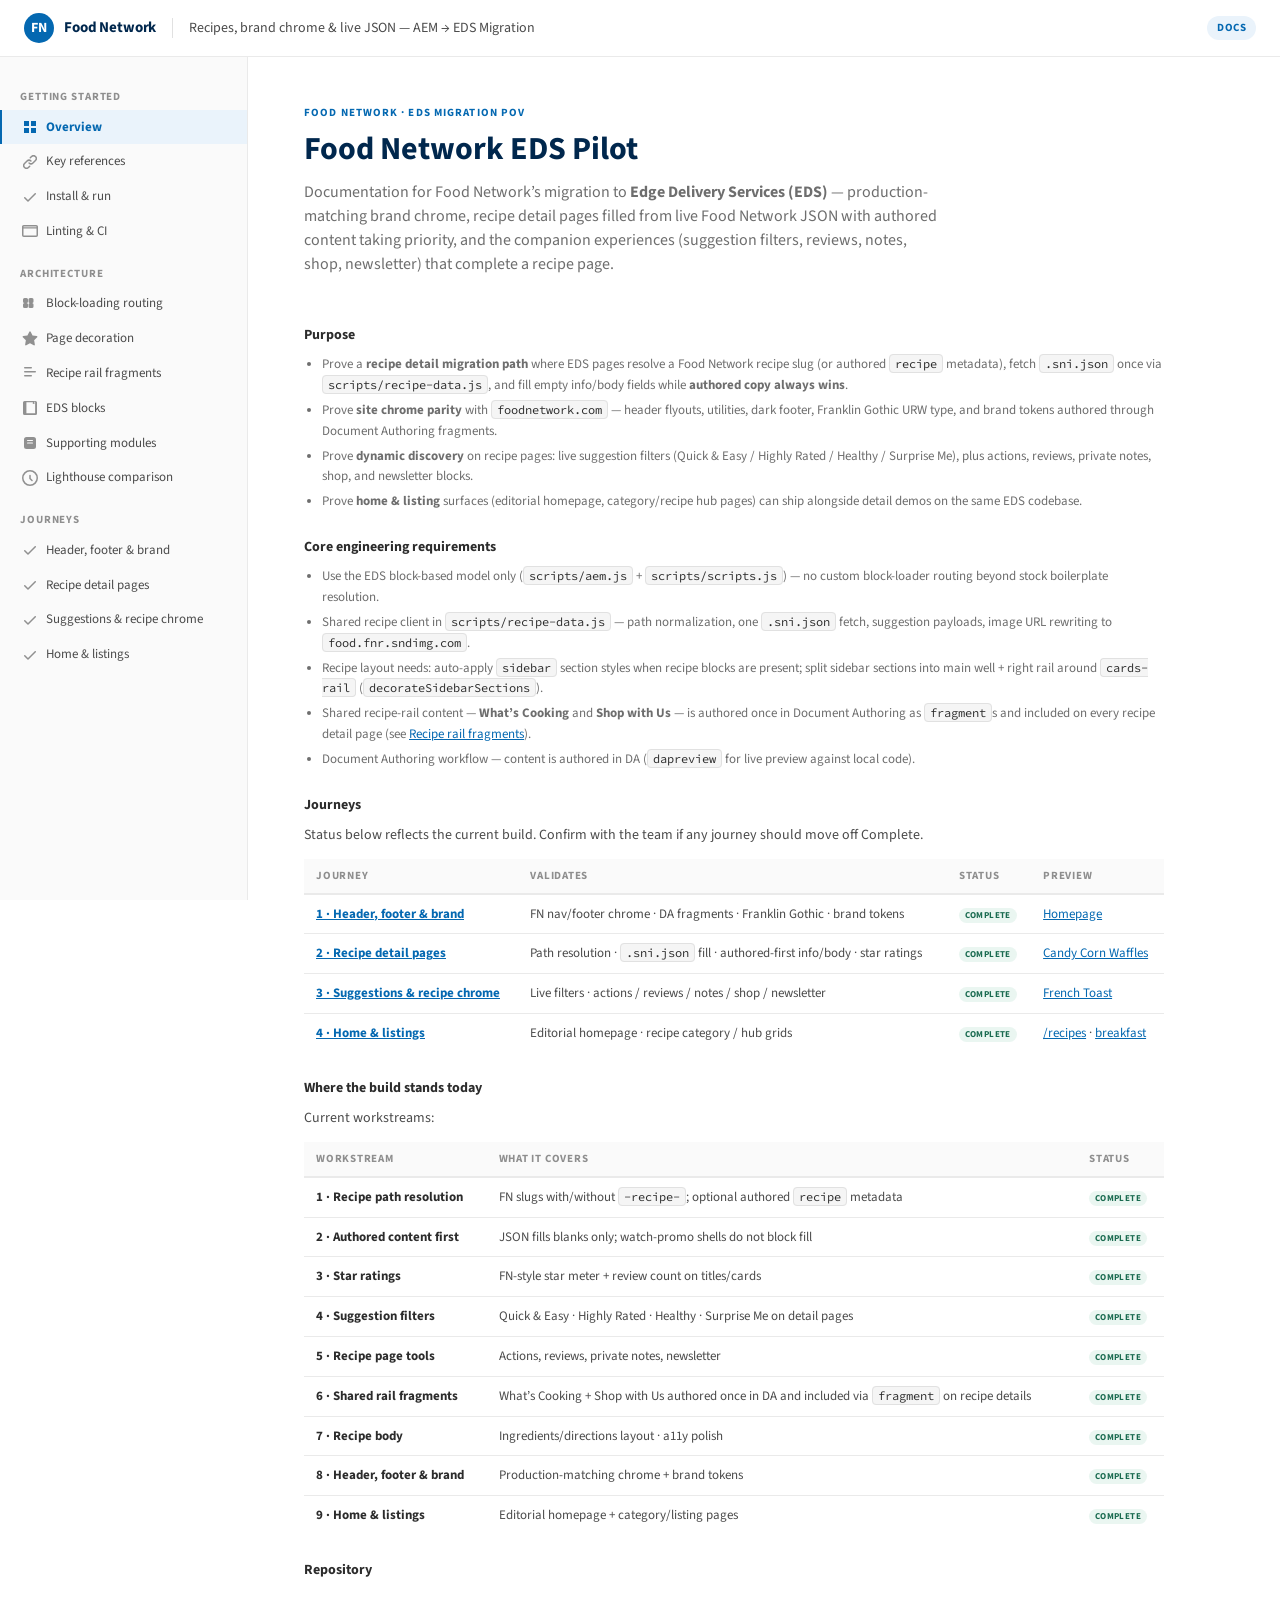
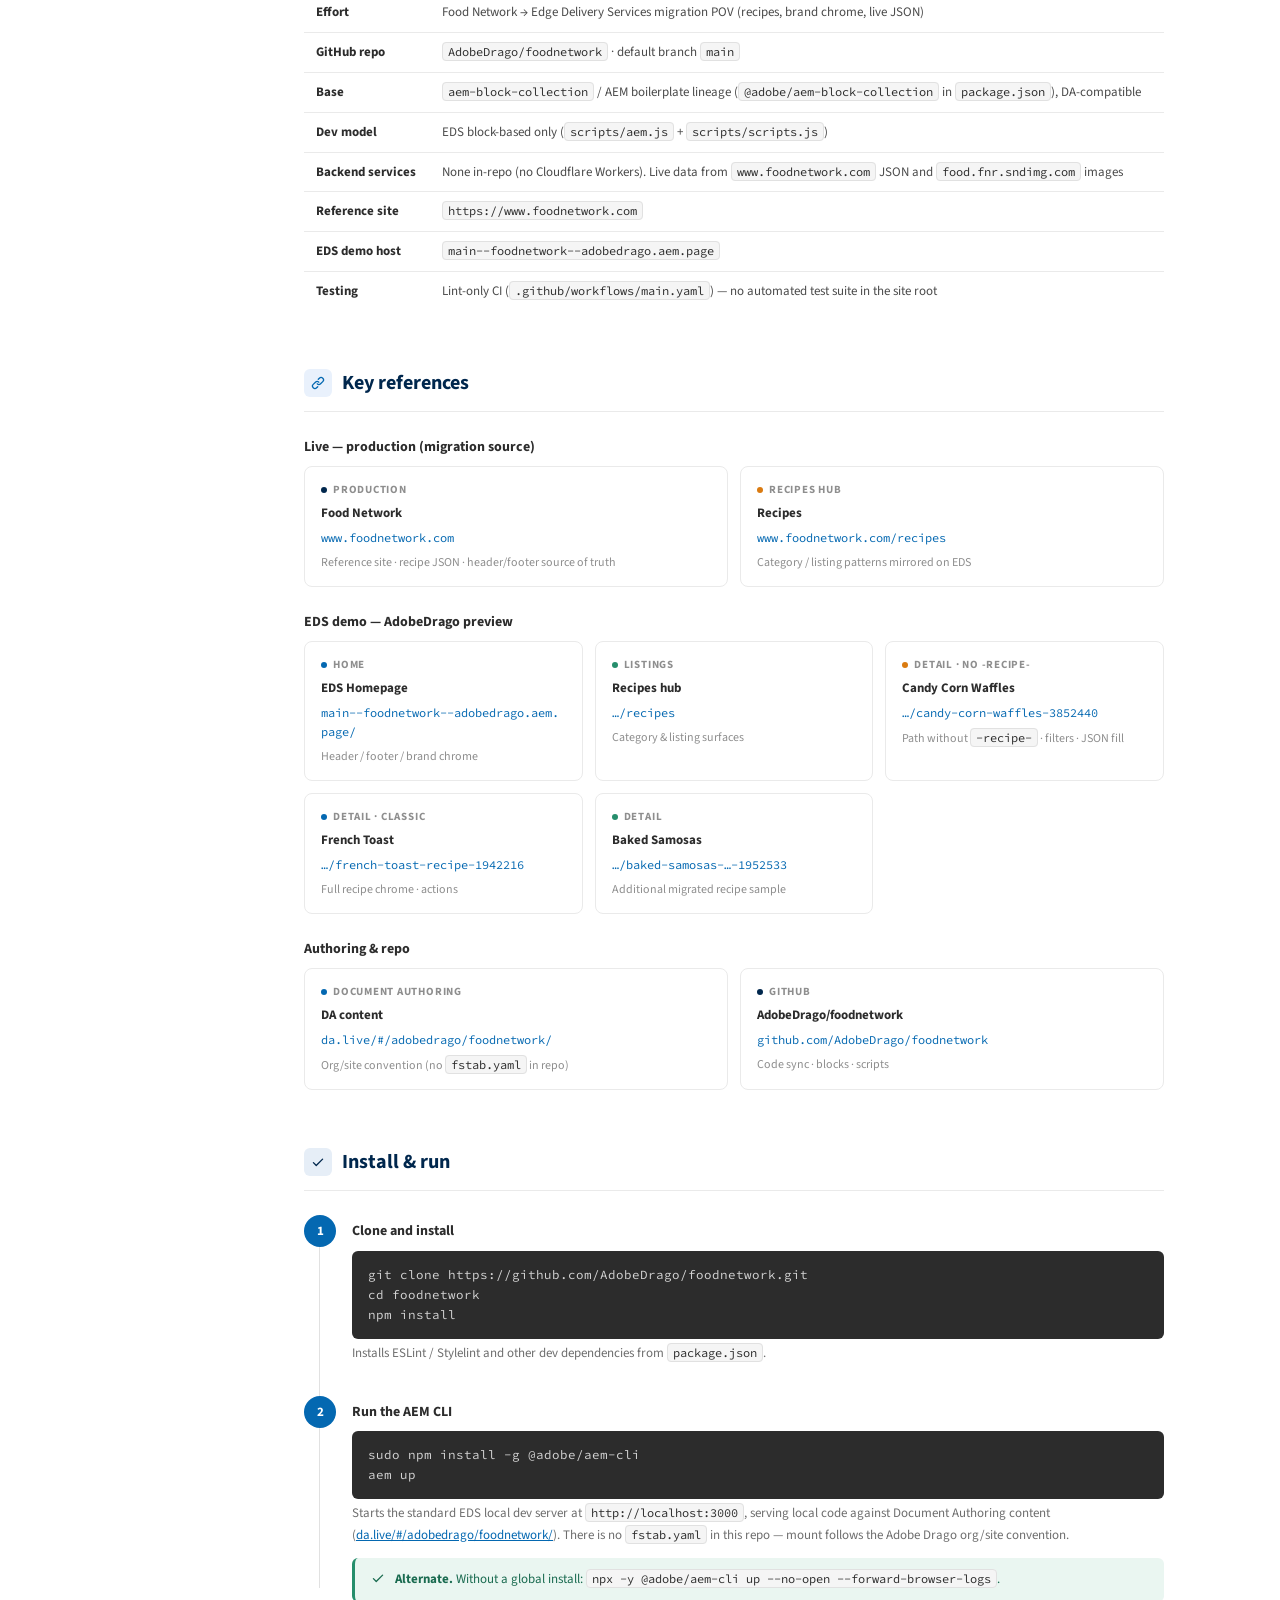
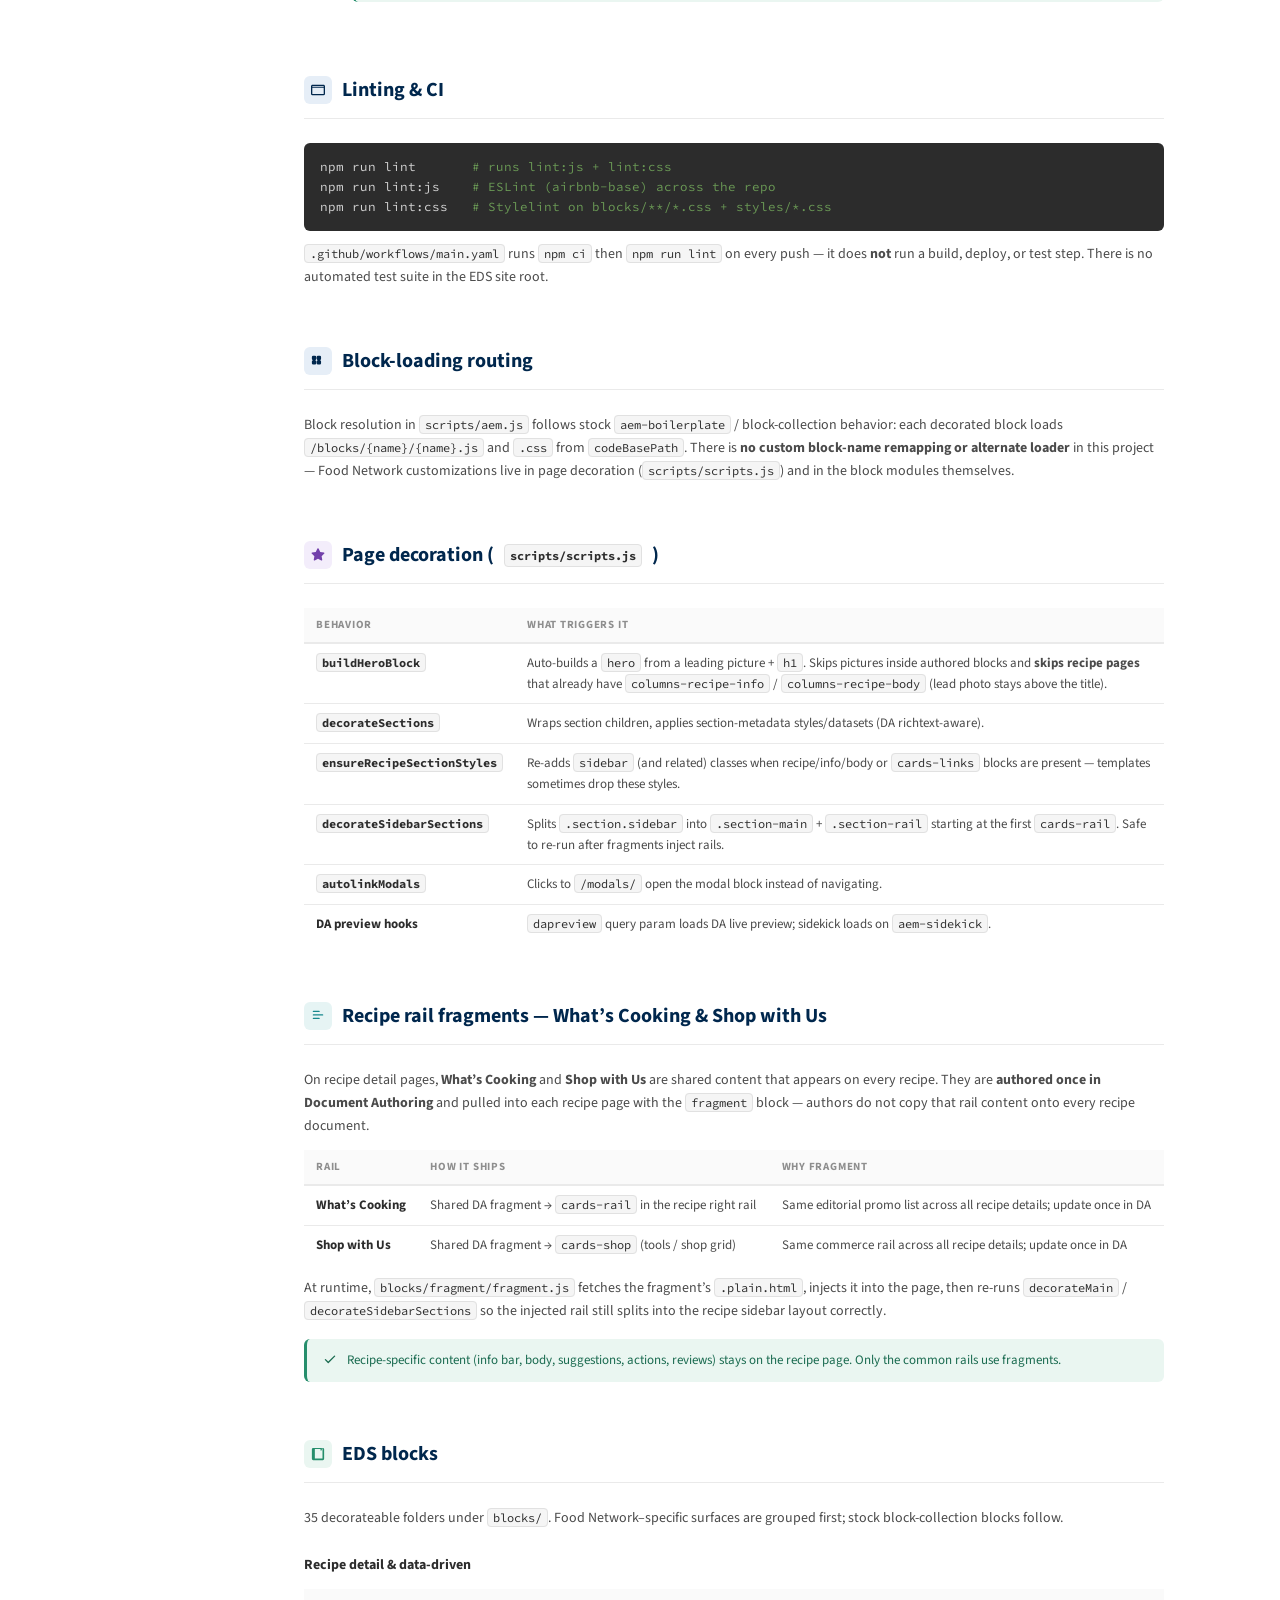
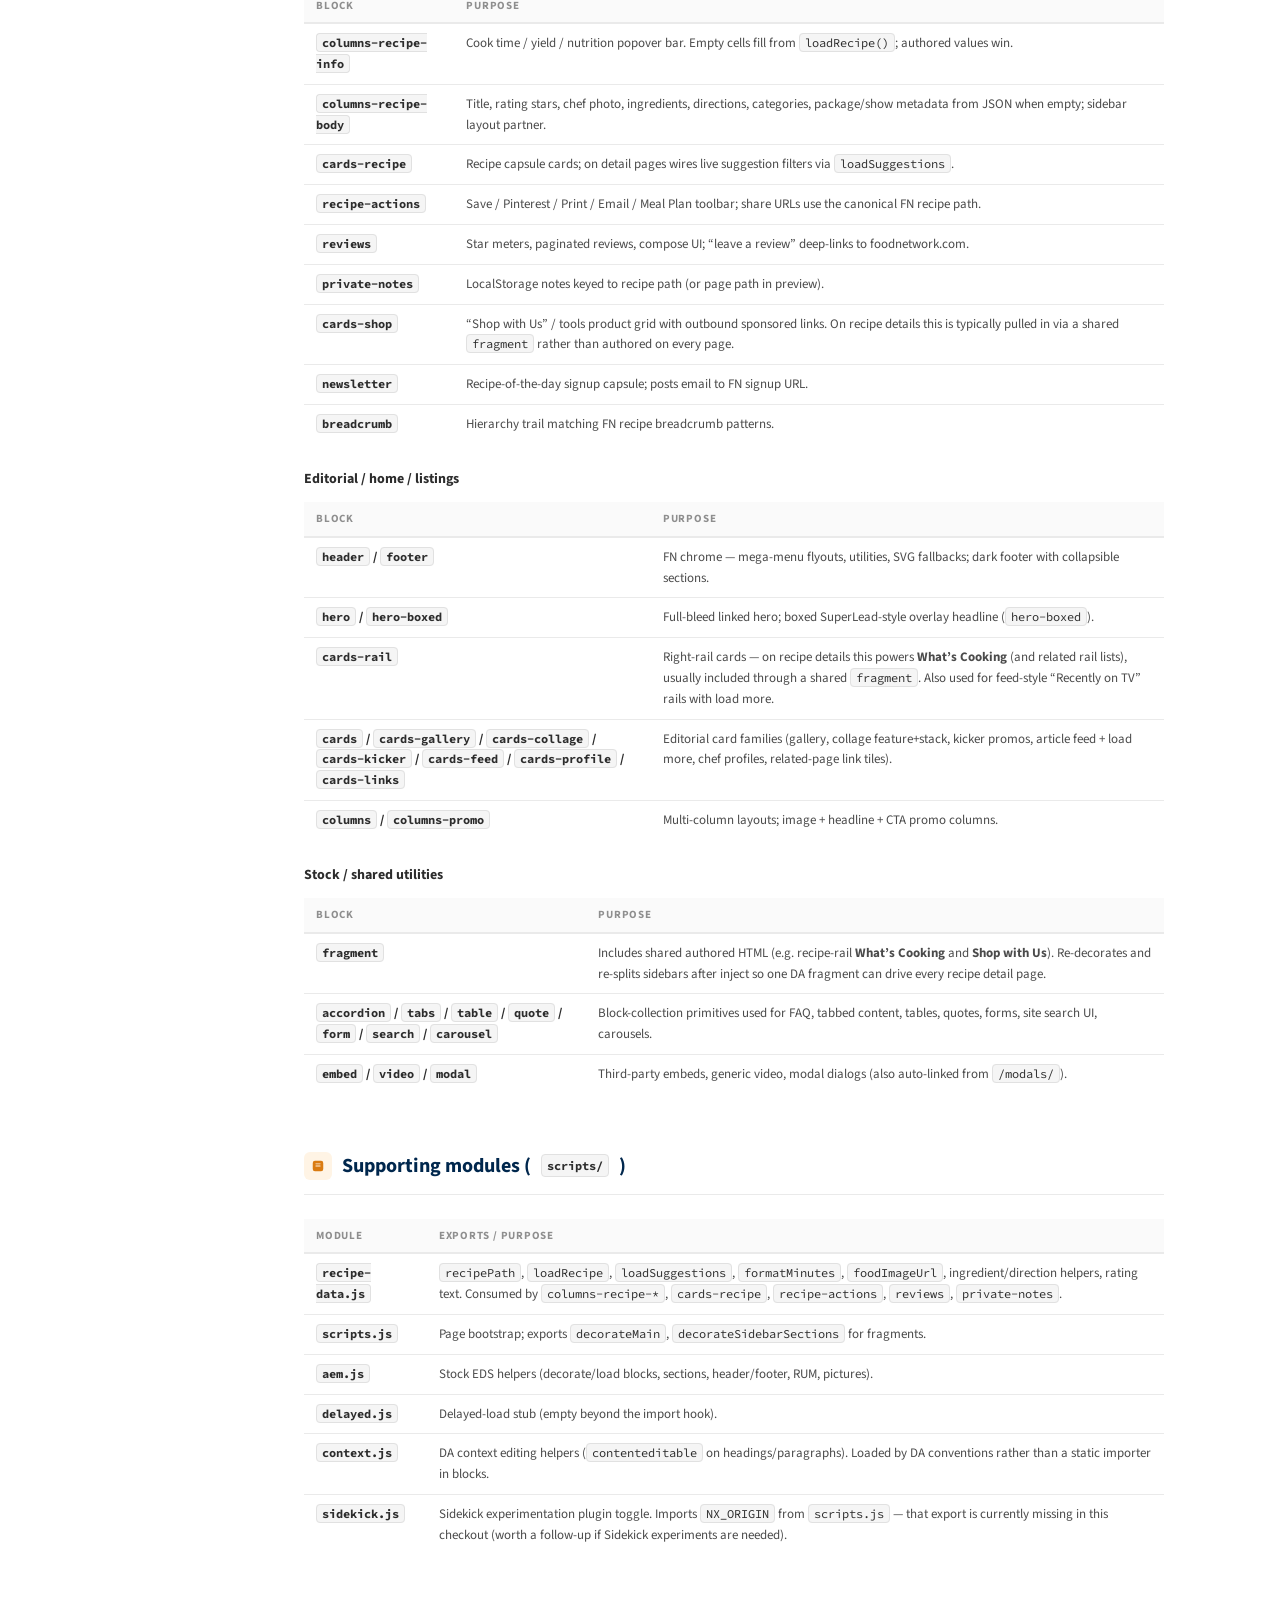
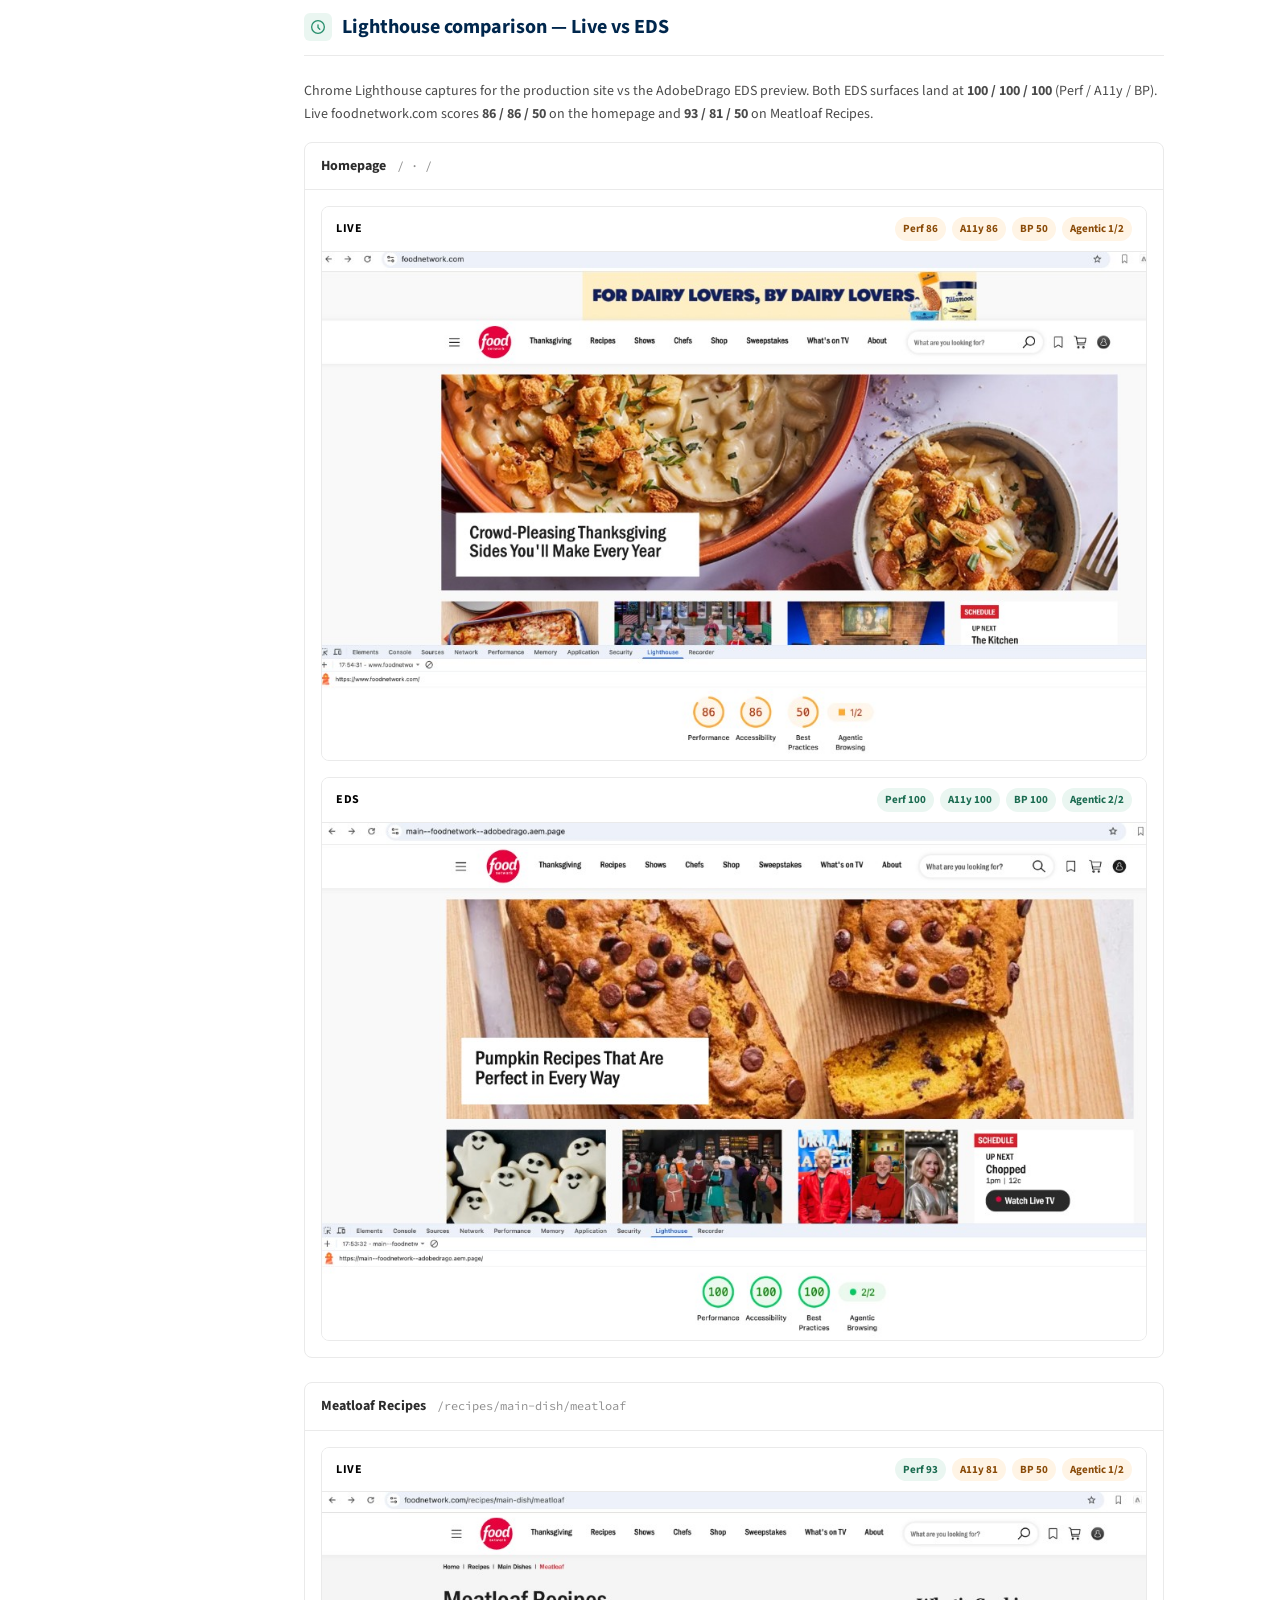
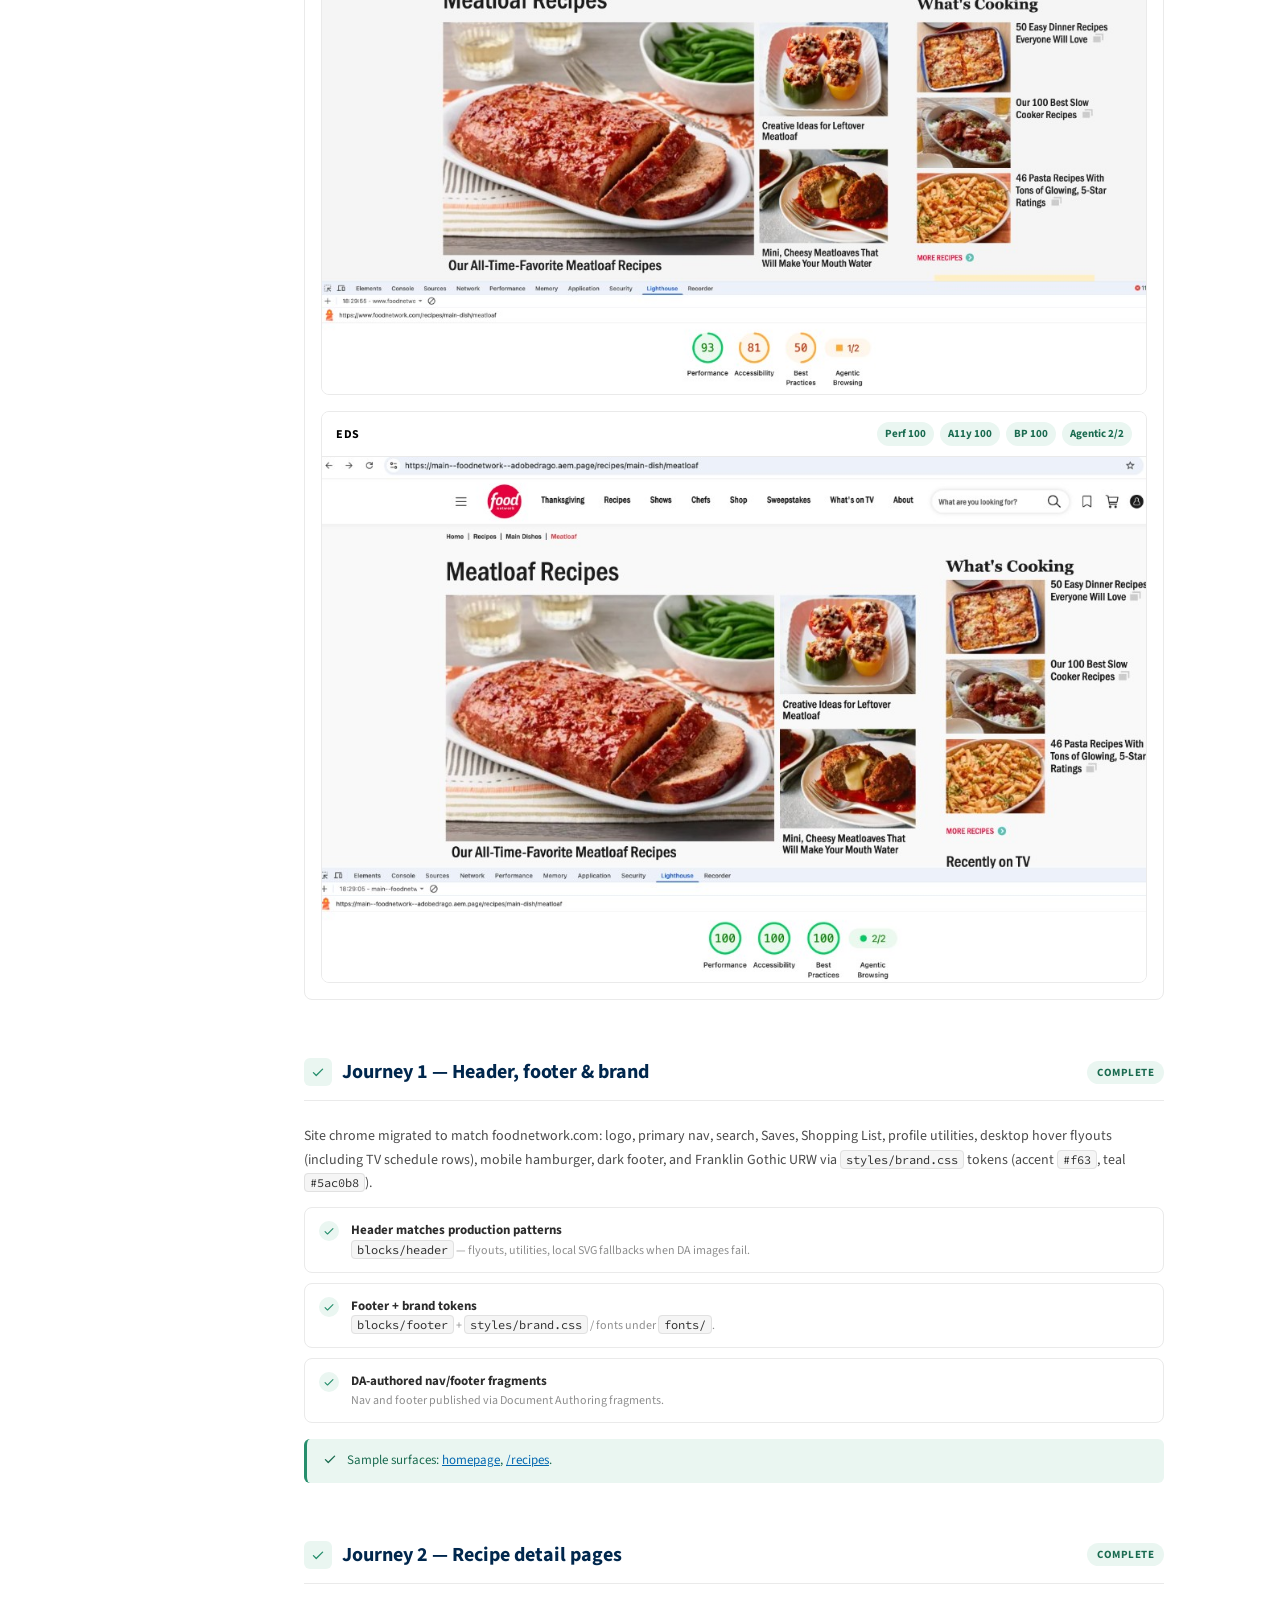
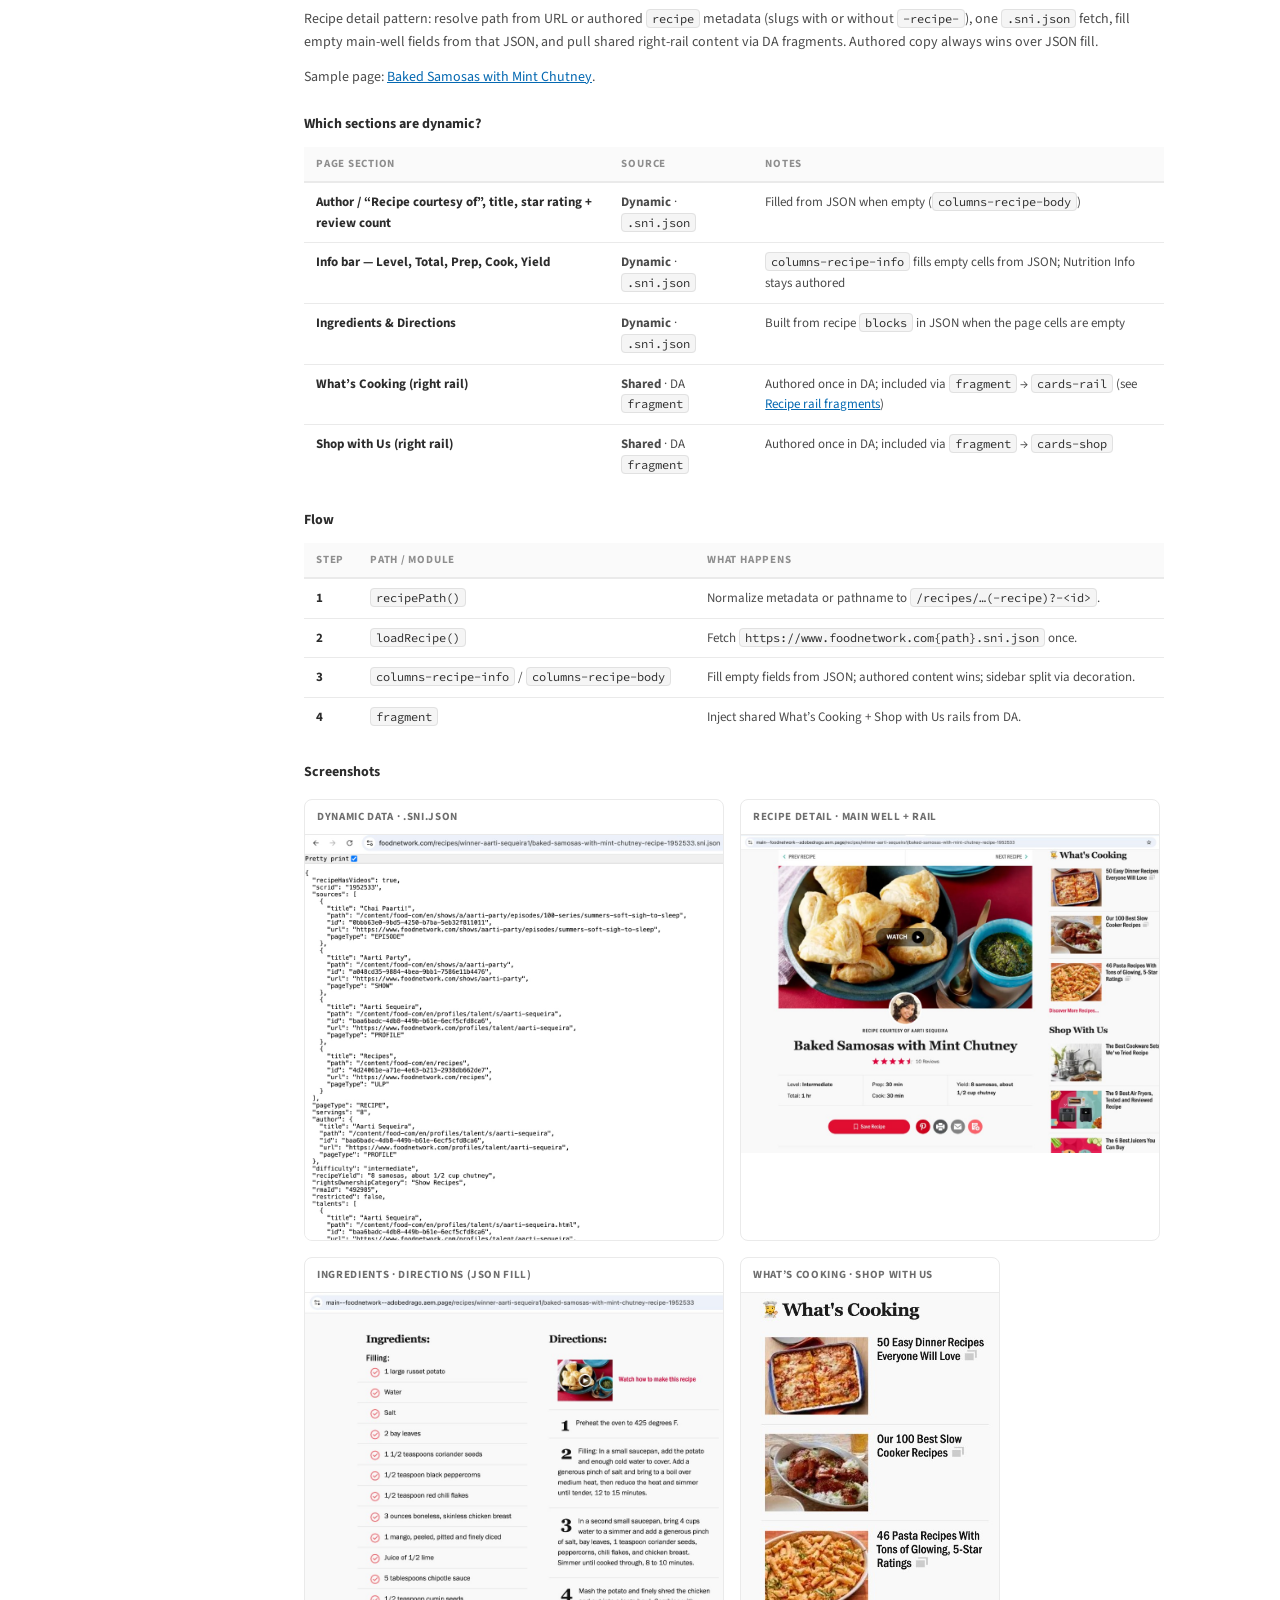
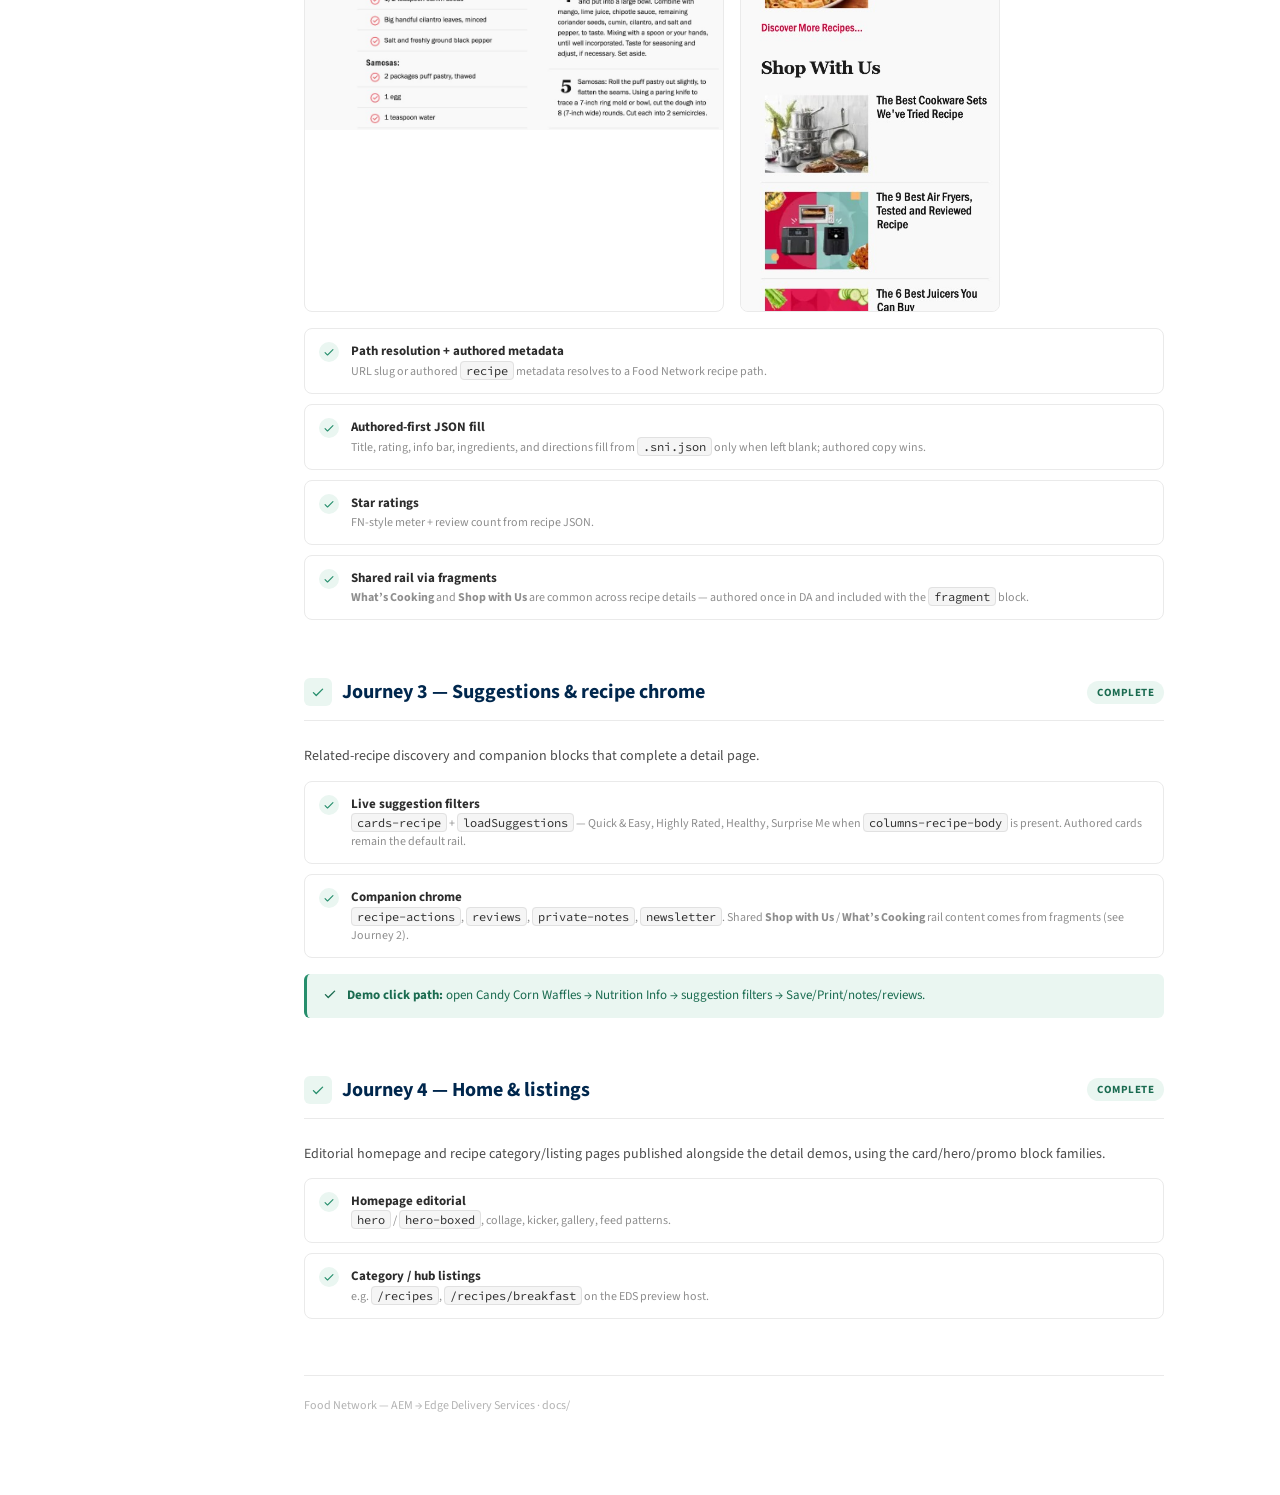
==== commit b778e8b3: "Show Journey 2 screenshots at compact size instead of full width. Co-authored-by: Cursor <cursoragen" ====
--- a/docs/index.html
+++ b/docs/index.html
@@ -553,6 +553,36 @@
   .lh-score-ok   { background: #fff4e5; color: #8a4b08; }
   .lh-score-bad  { background: #fdecea; color: #a1281c; }
   .lh-compare-side img {
+    display: block;
+    width: 100%;
+    height: auto;
+  }
+  /* Compact inline screenshots (journey captures, rail crops) */
+  .doc-shots {
+    display: flex;
+    flex-wrap: wrap;
+    gap: 16px;
+    margin: 16px 0;
+  }
+  .doc-shot {
+    border: 1px solid var(--gray-200);
+    border-radius: 8px;
+    overflow: hidden;
+    background: #fff;
+    max-width: 320px;
+  }
+  .doc-shot.doc-shot-wide { max-width: 420px; }
+  .doc-shot.doc-shot-rail { max-width: 260px; }
+  .doc-shot-header {
+    padding: 8px 12px;
+    border-bottom: 1px solid var(--gray-200);
+    font-size: 11px;
+    font-weight: 700;
+    text-transform: uppercase;
+    letter-spacing: 0.06em;
+    color: var(--gray-700);
+  }
+  .doc-shot img {
     display: block;
     width: 100%;
     height: auto;
@@ -1184,54 +1214,23 @@
         </table>
 
         <h3>Screenshots</h3>
-        <div class="lh-compare">
-          <div class="lh-compare-page">
-            <div class="lh-compare-page-title">Dynamic data source <span>.sni.json</span></div>
-            <div class="lh-compare-cols">
-              <div class="lh-compare-side">
-                <div class="lh-compare-side-header">
-                  <span class="lh-compare-label">Food Network JSON</span>
-                </div>
-                <img src="images/journey2-sni-json.png" alt="Example .sni.json for Baked Samosas with Mint Chutney showing servings, author, difficulty, and sources">
-              </div>
-            </div>
-          </div>
-
-          <div class="lh-compare-page">
-            <div class="lh-compare-page-title">Recipe detail layout <span>main well + right rail</span></div>
-            <div class="lh-compare-cols">
-              <div class="lh-compare-side">
-                <div class="lh-compare-side-header">
-                  <span class="lh-compare-label">EDS page</span>
-                </div>
-                <img src="images/journey2-recipe-detail.jpg" alt="EDS recipe detail showing title, rating, info bar, and What’s Cooking / Shop with Us rails">
-              </div>
-            </div>
-          </div>
-
-          <div class="lh-compare-page">
-            <div class="lh-compare-page-title">Dynamic body sections <span>Ingredients · Directions</span></div>
-            <div class="lh-compare-cols">
-              <div class="lh-compare-side">
-                <div class="lh-compare-side-header">
-                  <span class="lh-compare-label">Filled from .sni.json</span>
-                </div>
-                <img src="images/journey2-ingredients-directions.png" alt="Ingredients and Directions columns filled for Baked Samosas with Mint Chutney">
-              </div>
-            </div>
-          </div>
-
-          <div class="lh-compare-page">
-            <div class="lh-compare-page-title">Shared rail fragments <span>What’s Cooking · Shop with Us</span></div>
-            <div class="lh-compare-cols">
-              <div class="lh-compare-side">
-                <div class="lh-compare-side-header">
-                  <span class="lh-compare-label">DA fragments on every recipe</span>
-                </div>
-                <img src="images/journey2-rail-fragments.png" alt="What’s Cooking and Shop with Us right-rail sections shared across recipe detail pages">
-              </div>
-            </div>
-          </div>
+        <div class="doc-shots">
+          <figure class="doc-shot doc-shot-wide">
+            <div class="doc-shot-header">Dynamic data · .sni.json</div>
+            <img src="images/journey2-sni-json.png" alt="Example .sni.json for Baked Samosas with Mint Chutney showing servings, author, difficulty, and sources">
+          </figure>
+          <figure class="doc-shot doc-shot-wide">
+            <div class="doc-shot-header">Recipe detail · main well + rail</div>
+            <img src="images/journey2-recipe-detail.jpg" alt="EDS recipe detail showing title, rating, info bar, and What’s Cooking / Shop with Us rails">
+          </figure>
+          <figure class="doc-shot doc-shot-wide">
+            <div class="doc-shot-header">Ingredients · Directions (JSON fill)</div>
+            <img src="images/journey2-ingredients-directions.png" alt="Ingredients and Directions columns filled for Baked Samosas with Mint Chutney">
+          </figure>
+          <figure class="doc-shot doc-shot-rail">
+            <div class="doc-shot-header">What’s Cooking · Shop with Us</div>
+            <img src="images/journey2-rail-fragments.png" alt="What’s Cooking and Shop with Us right-rail sections shared across recipe detail pages">
+          </figure>
         </div>
 
         <ul class="checklist">
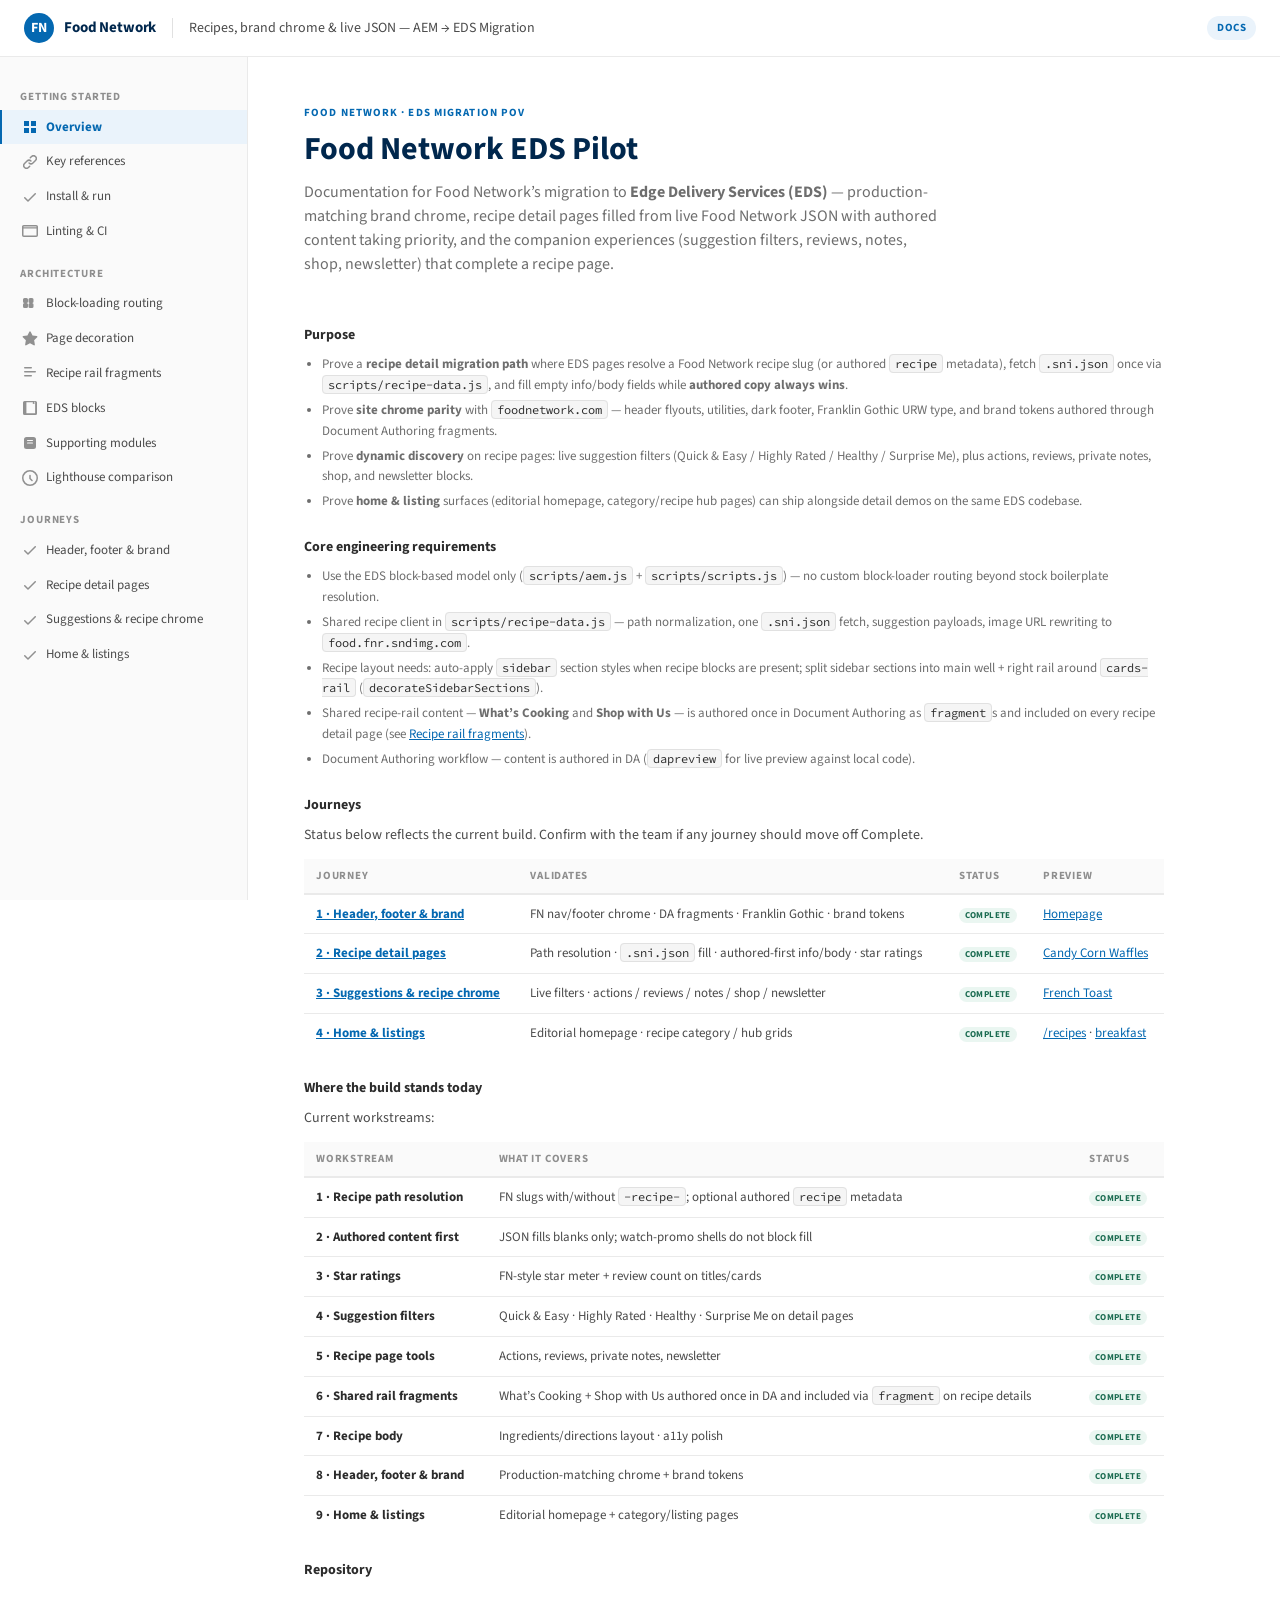
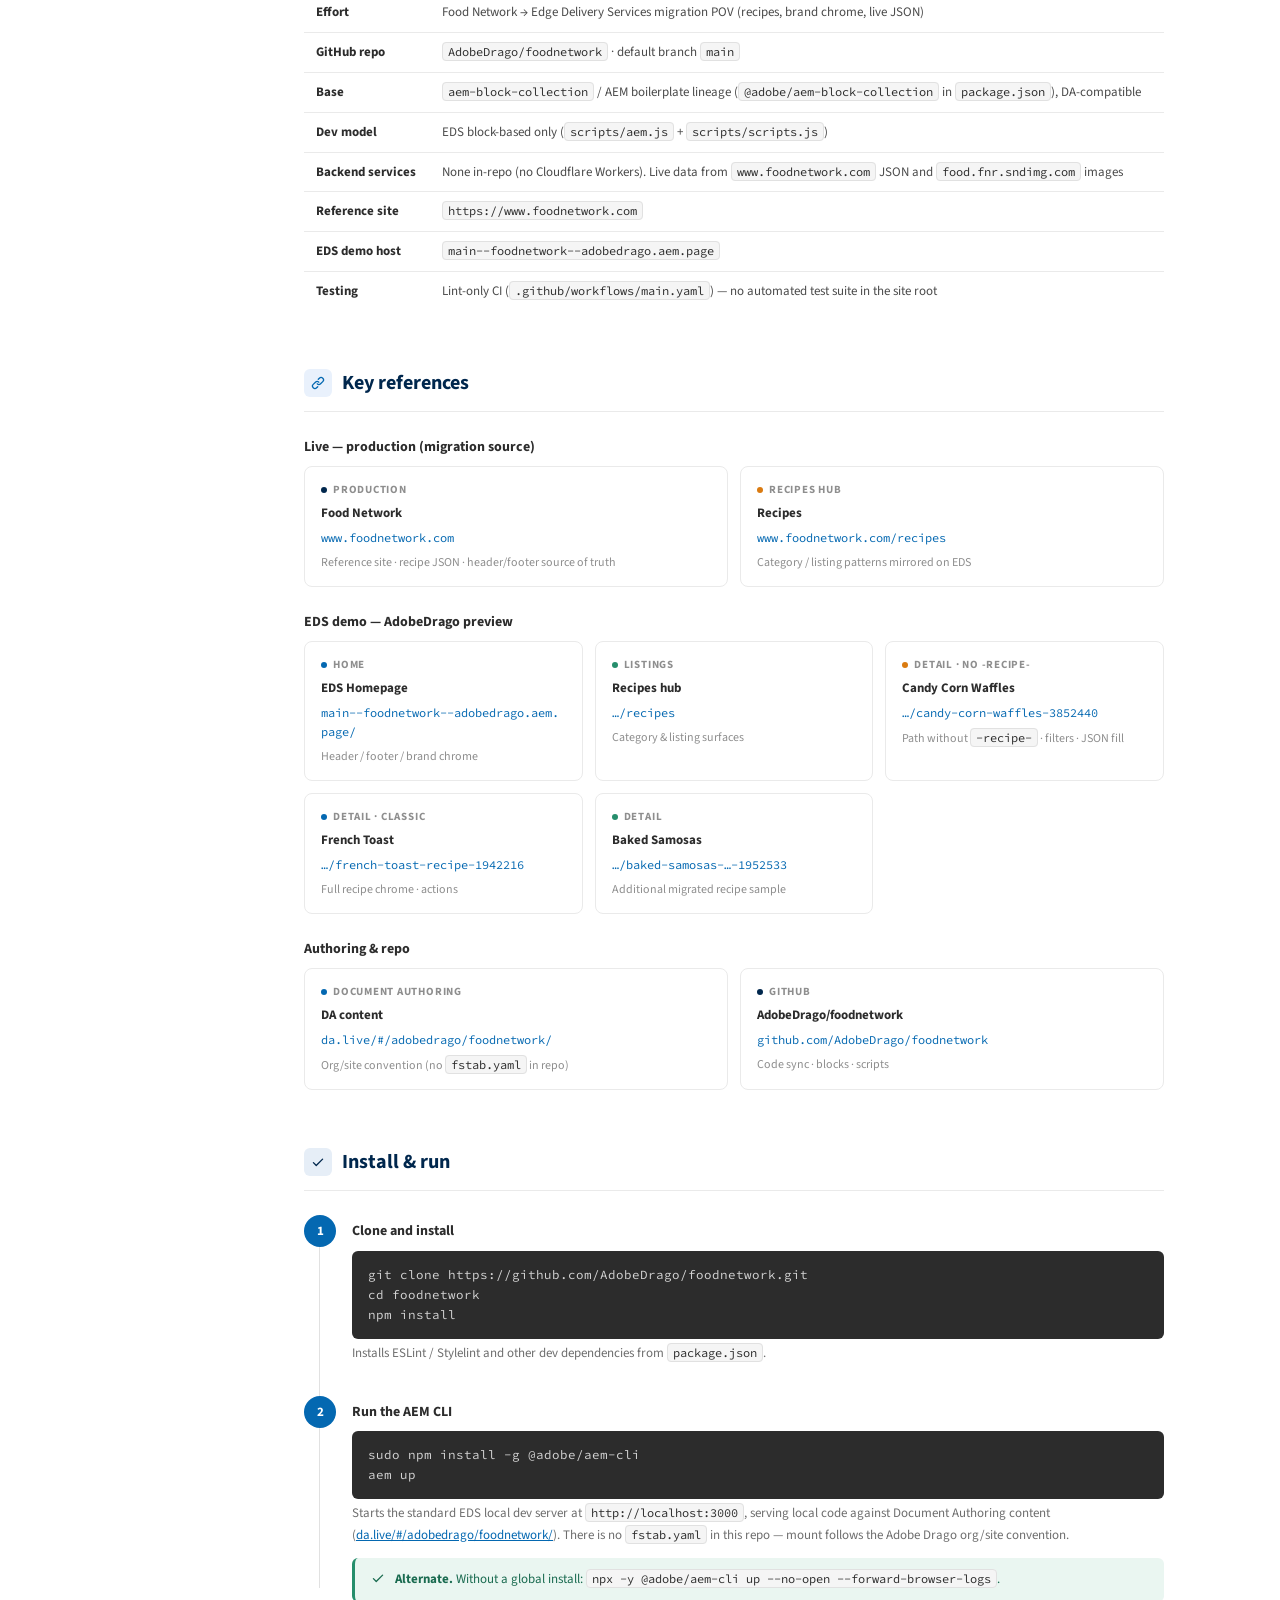
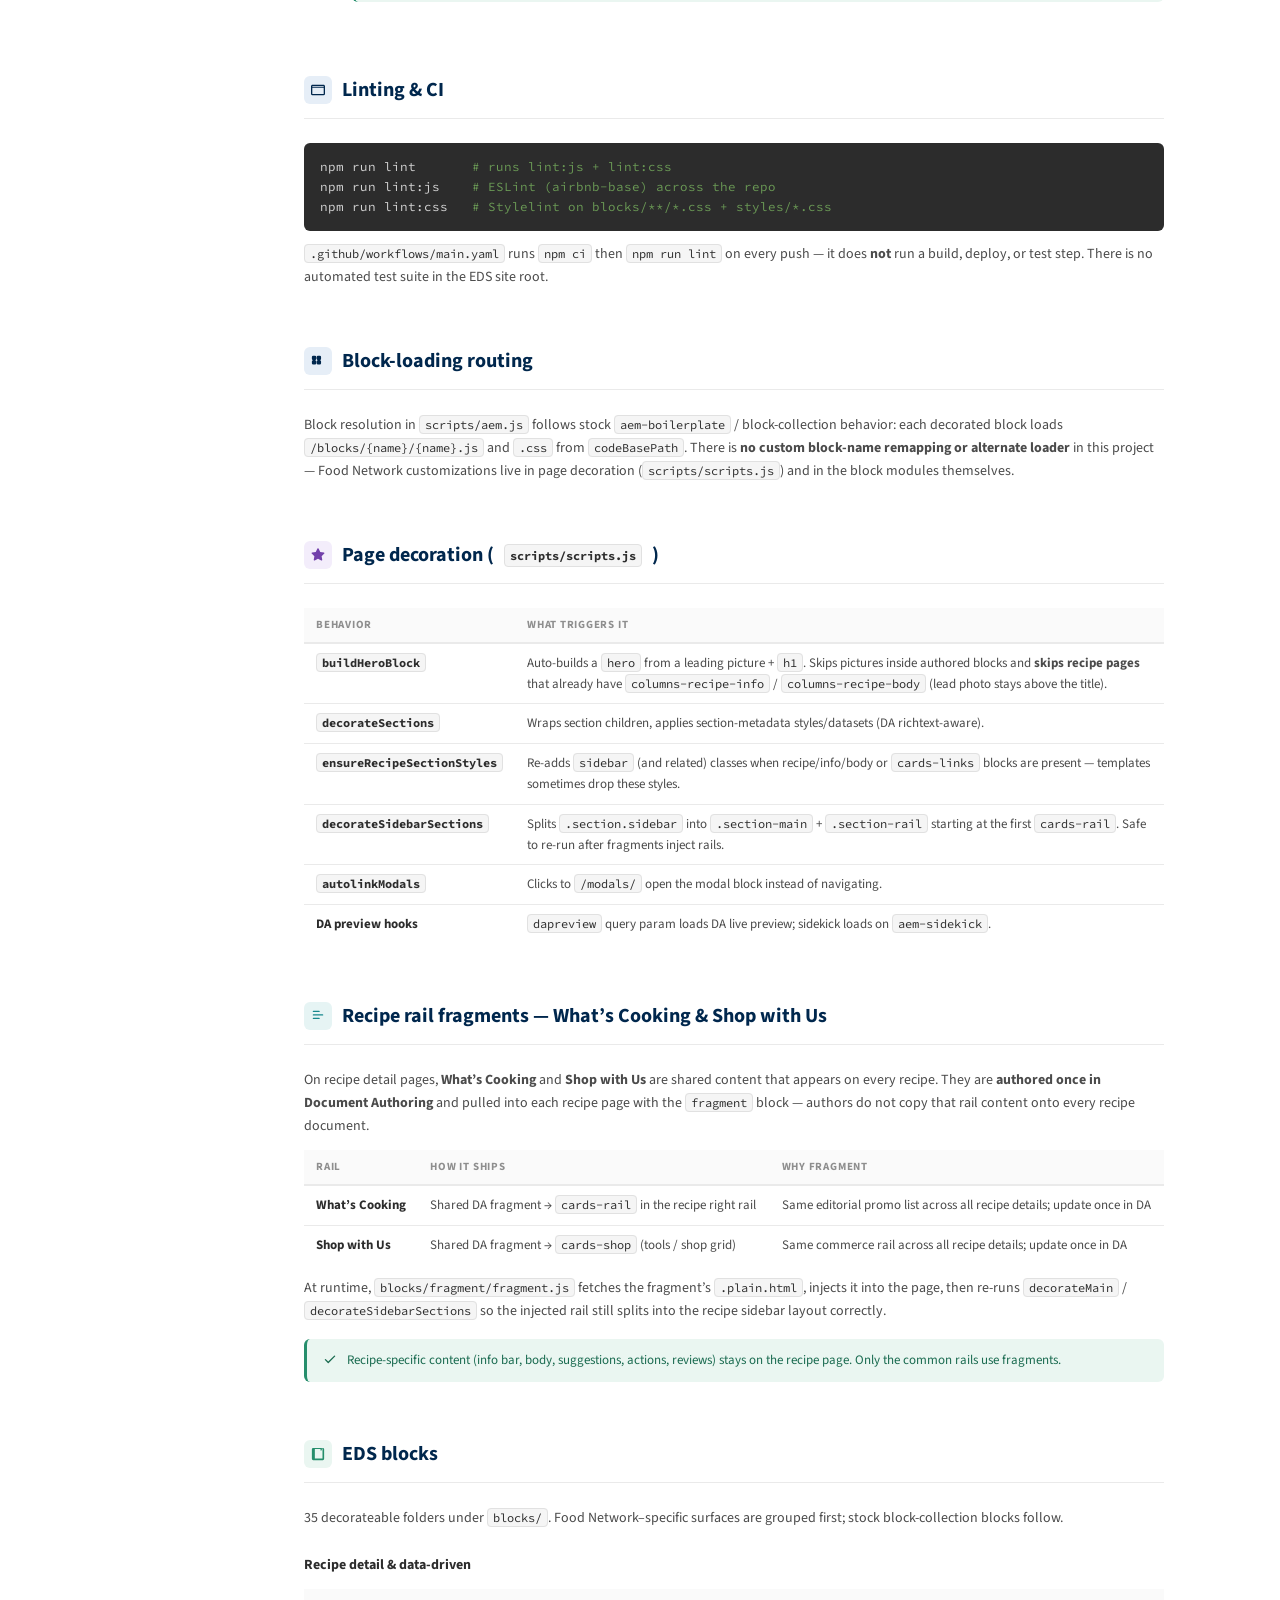
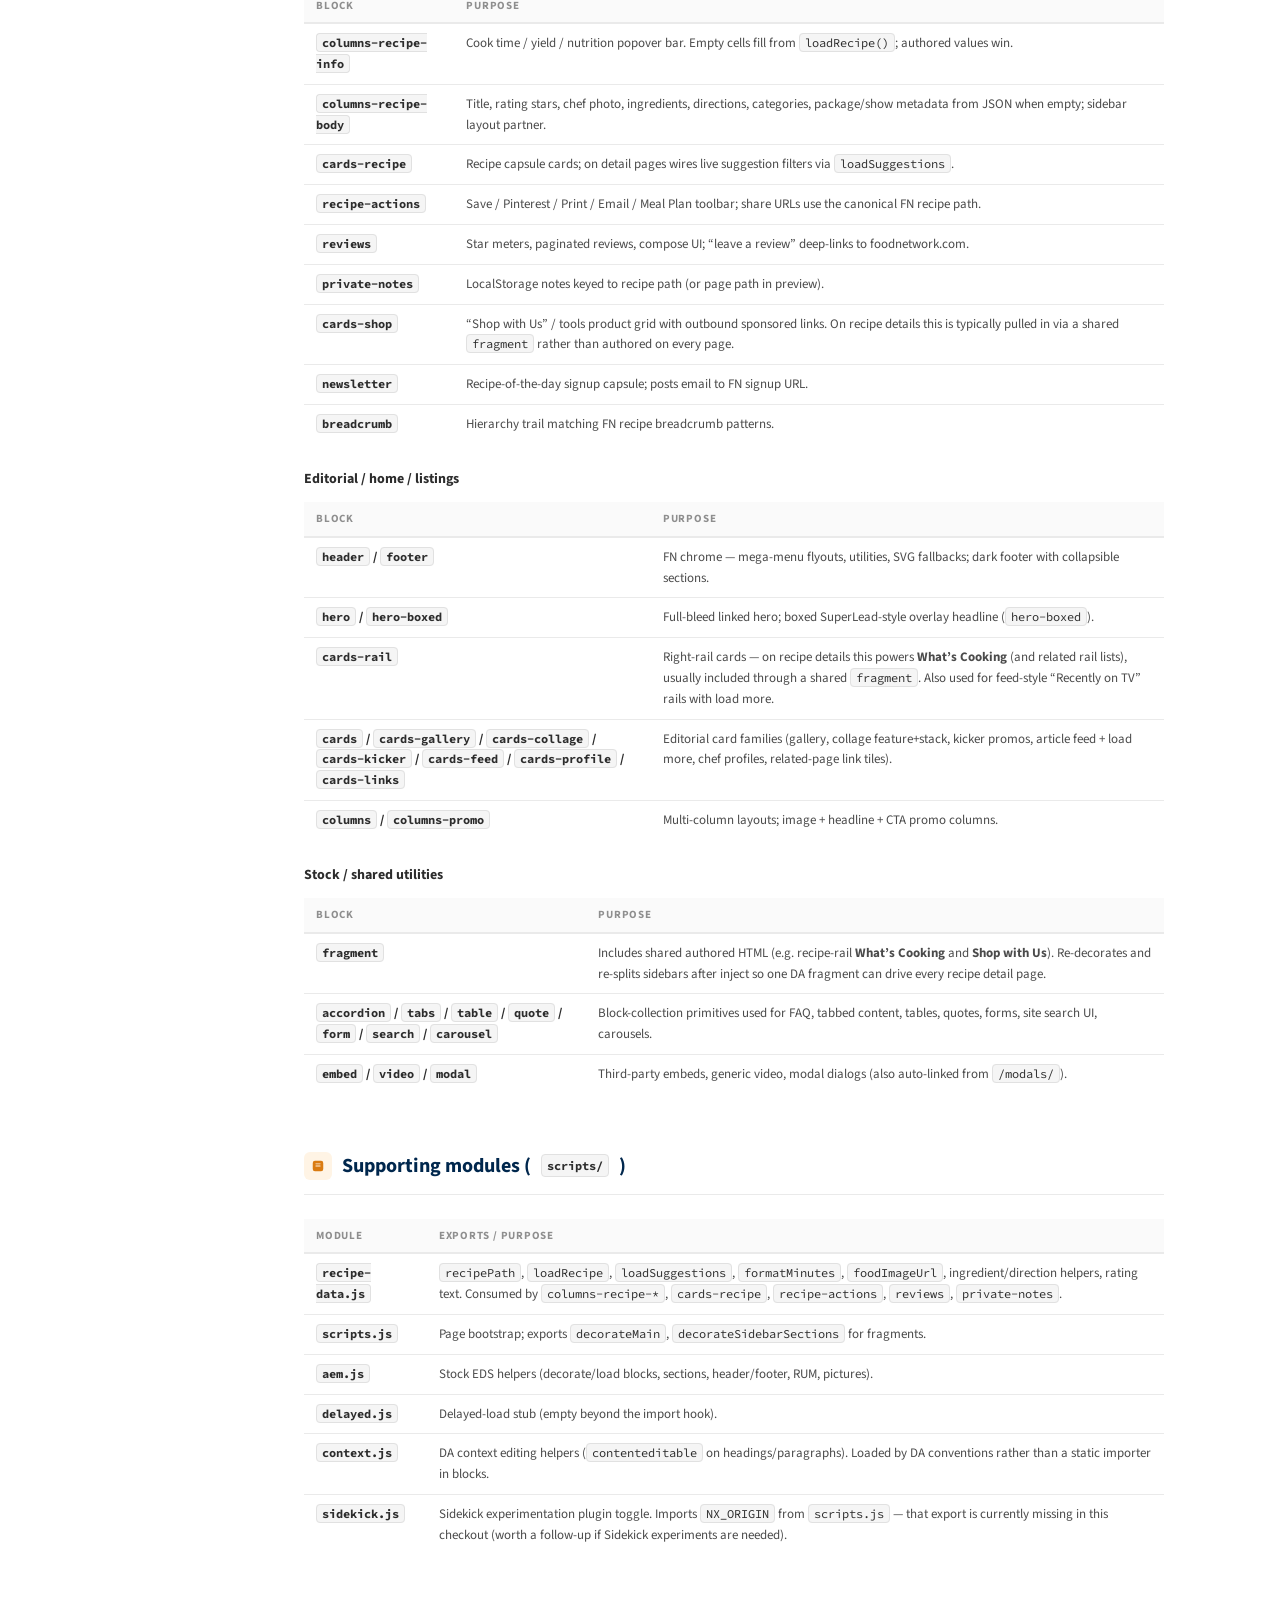
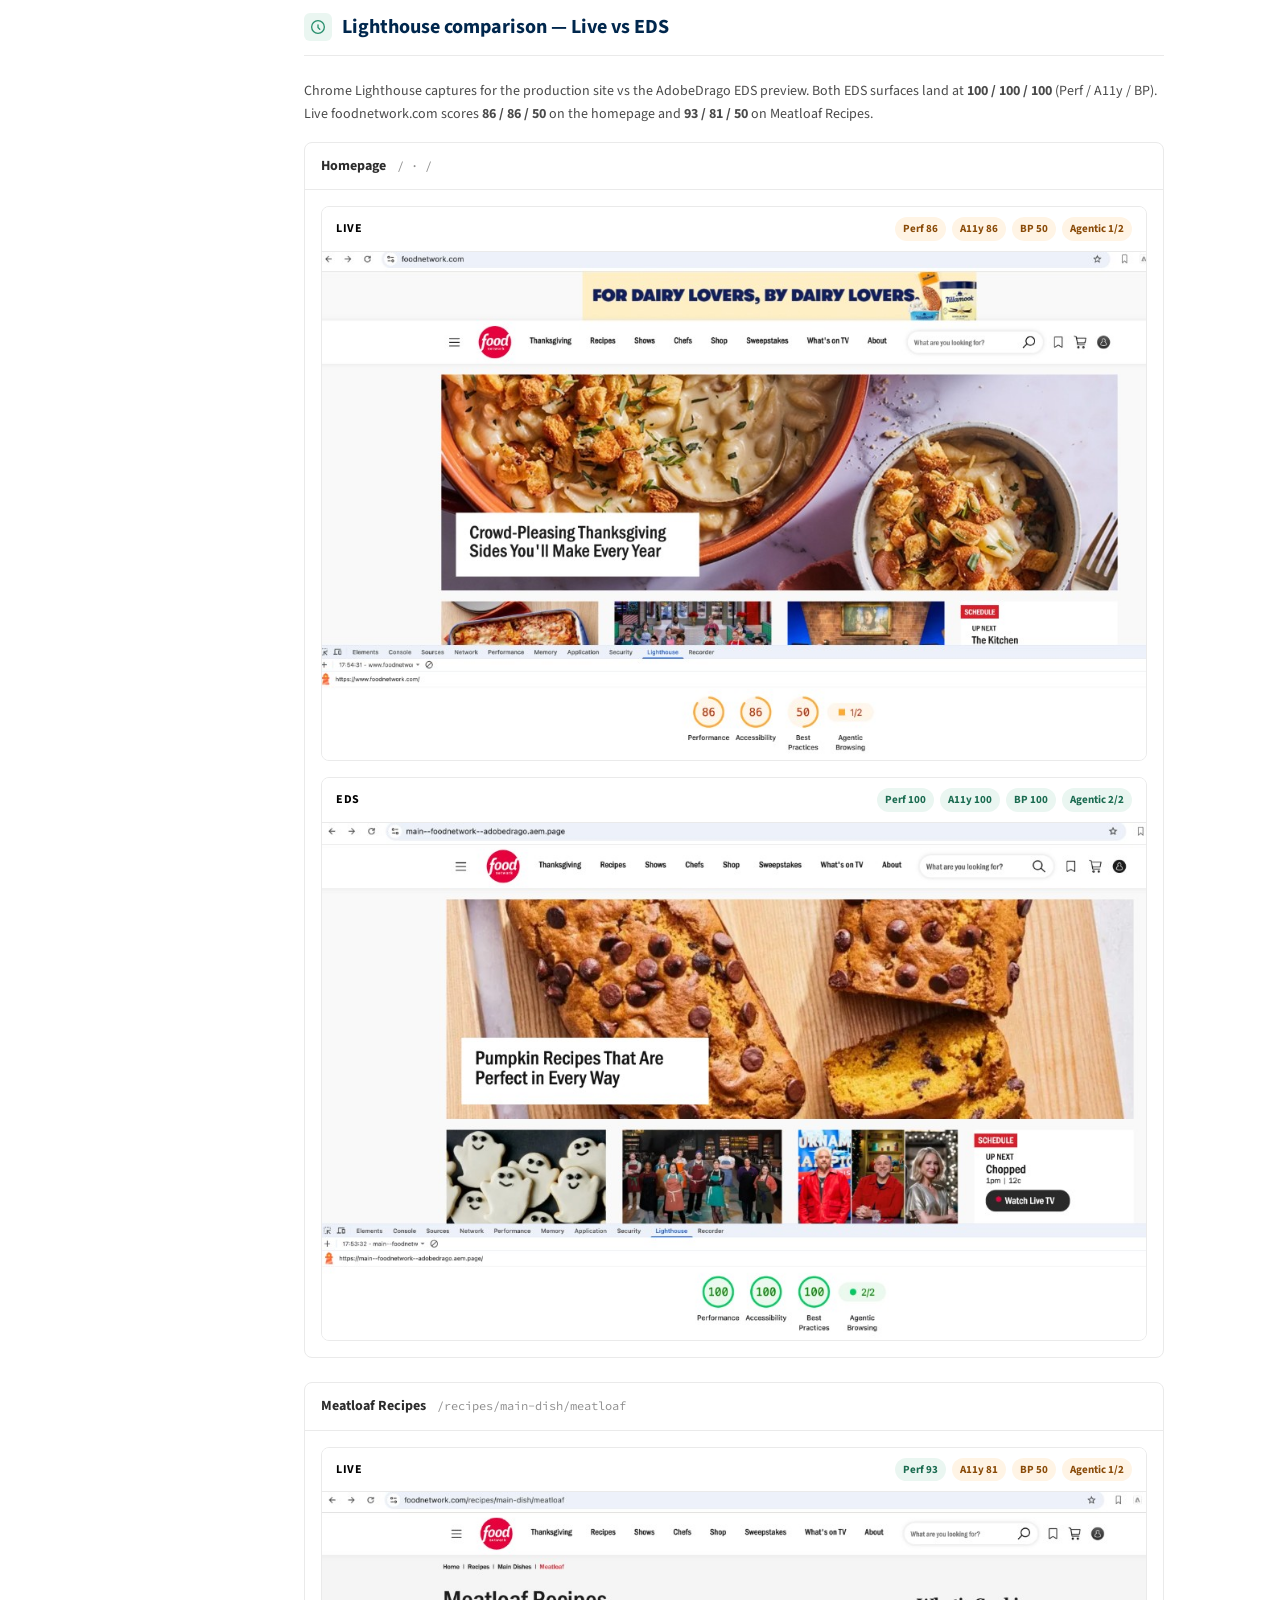
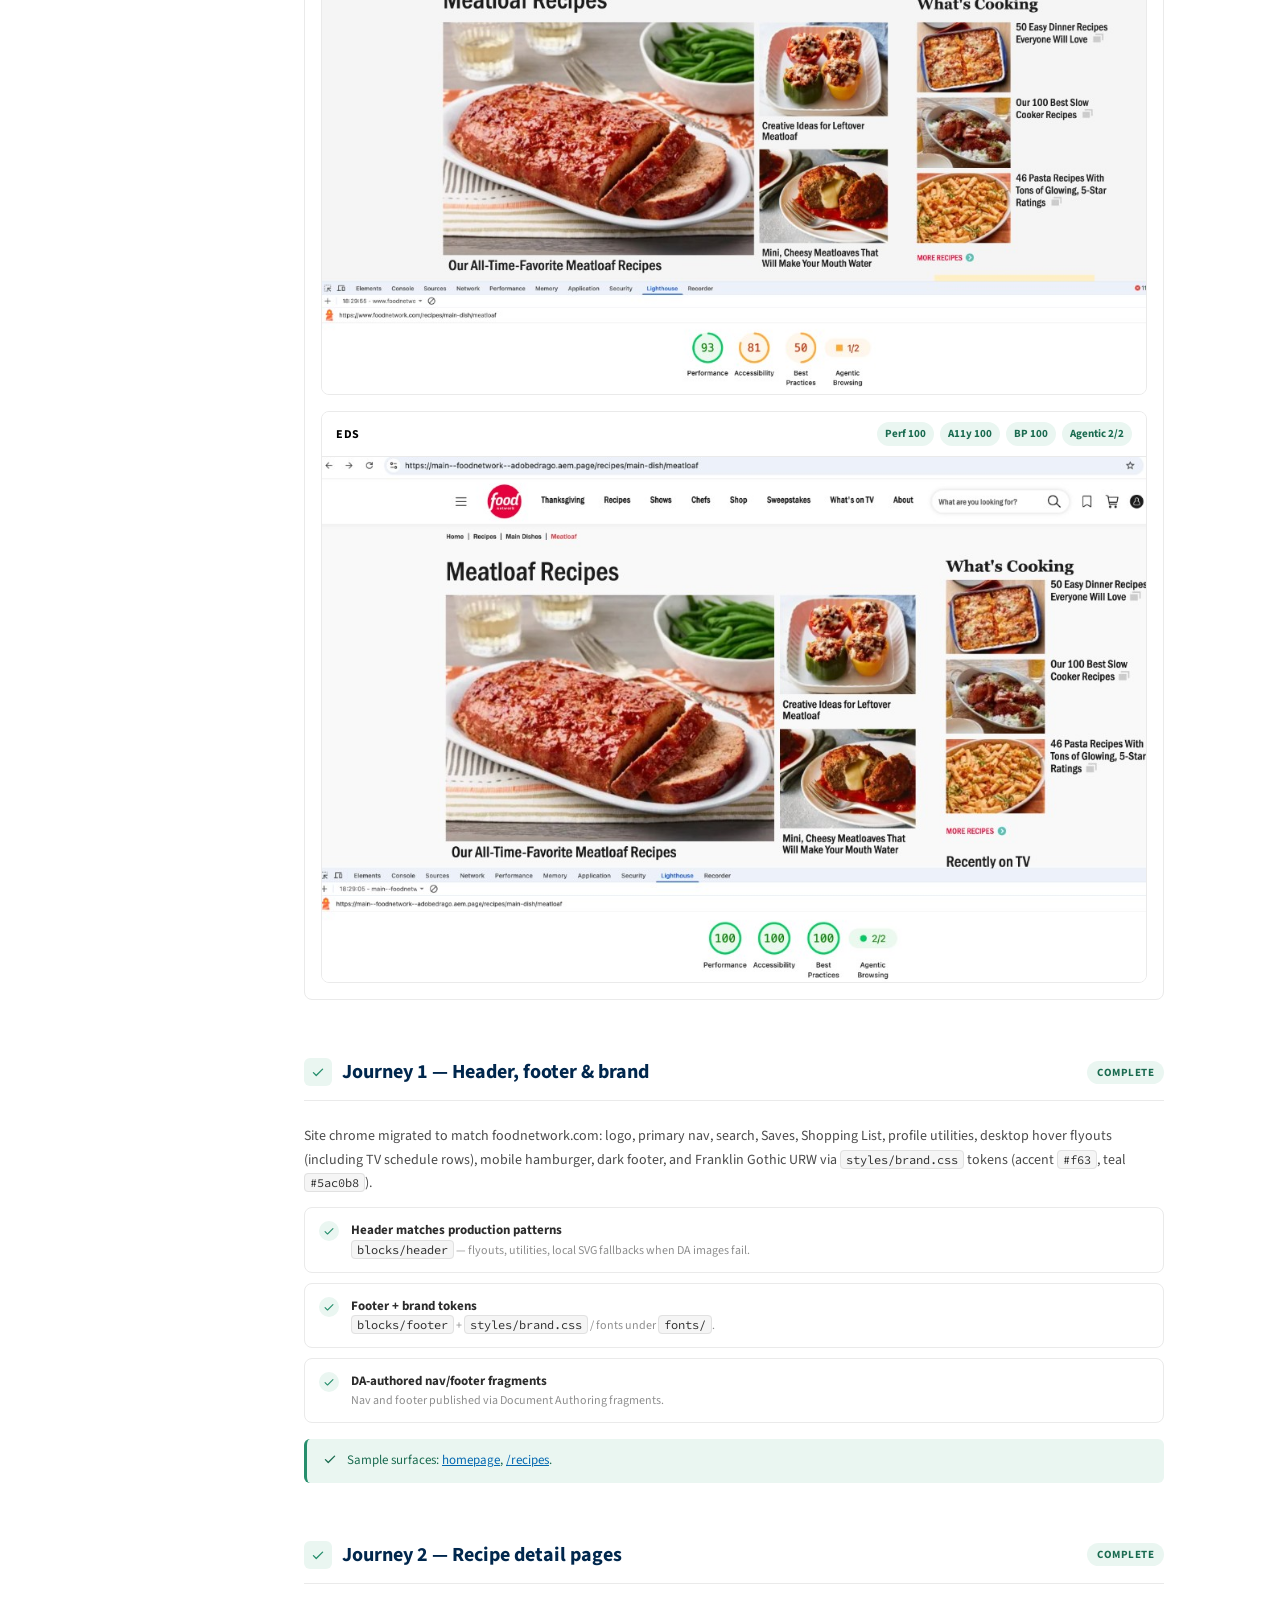
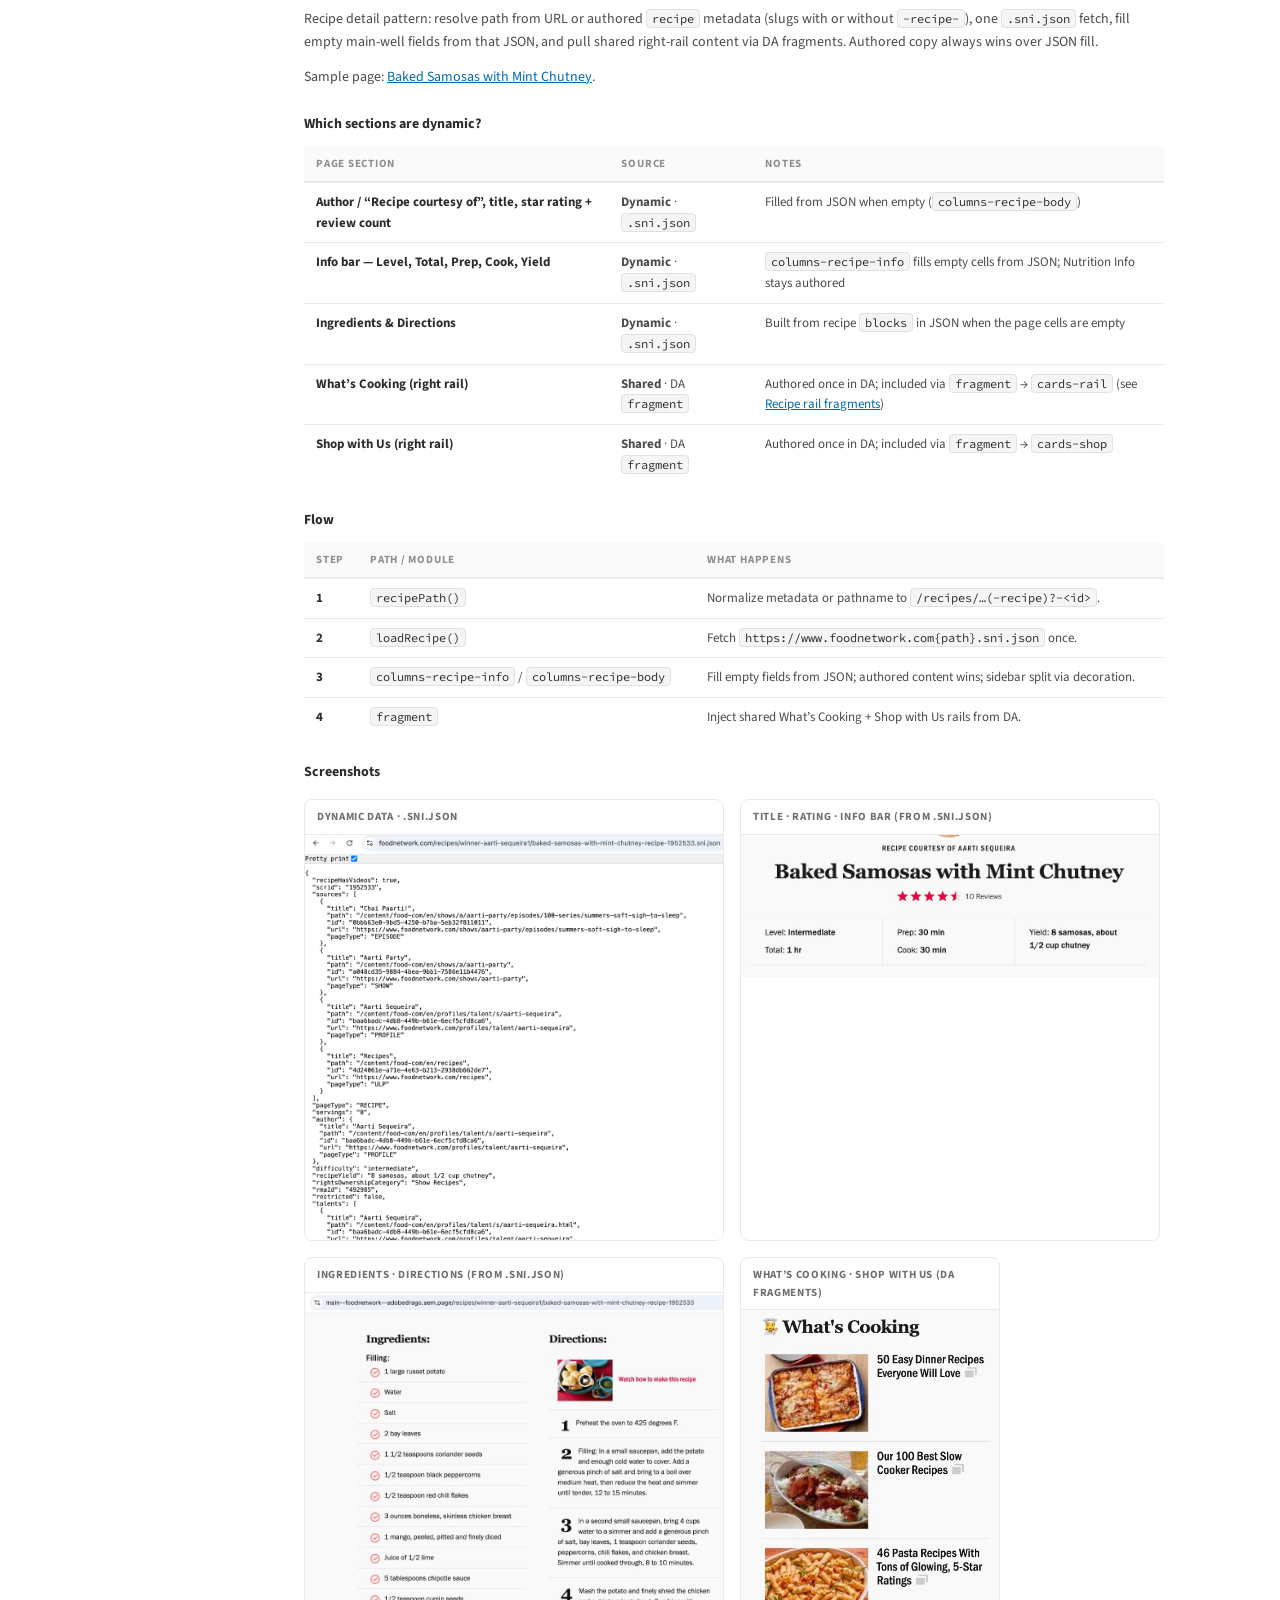
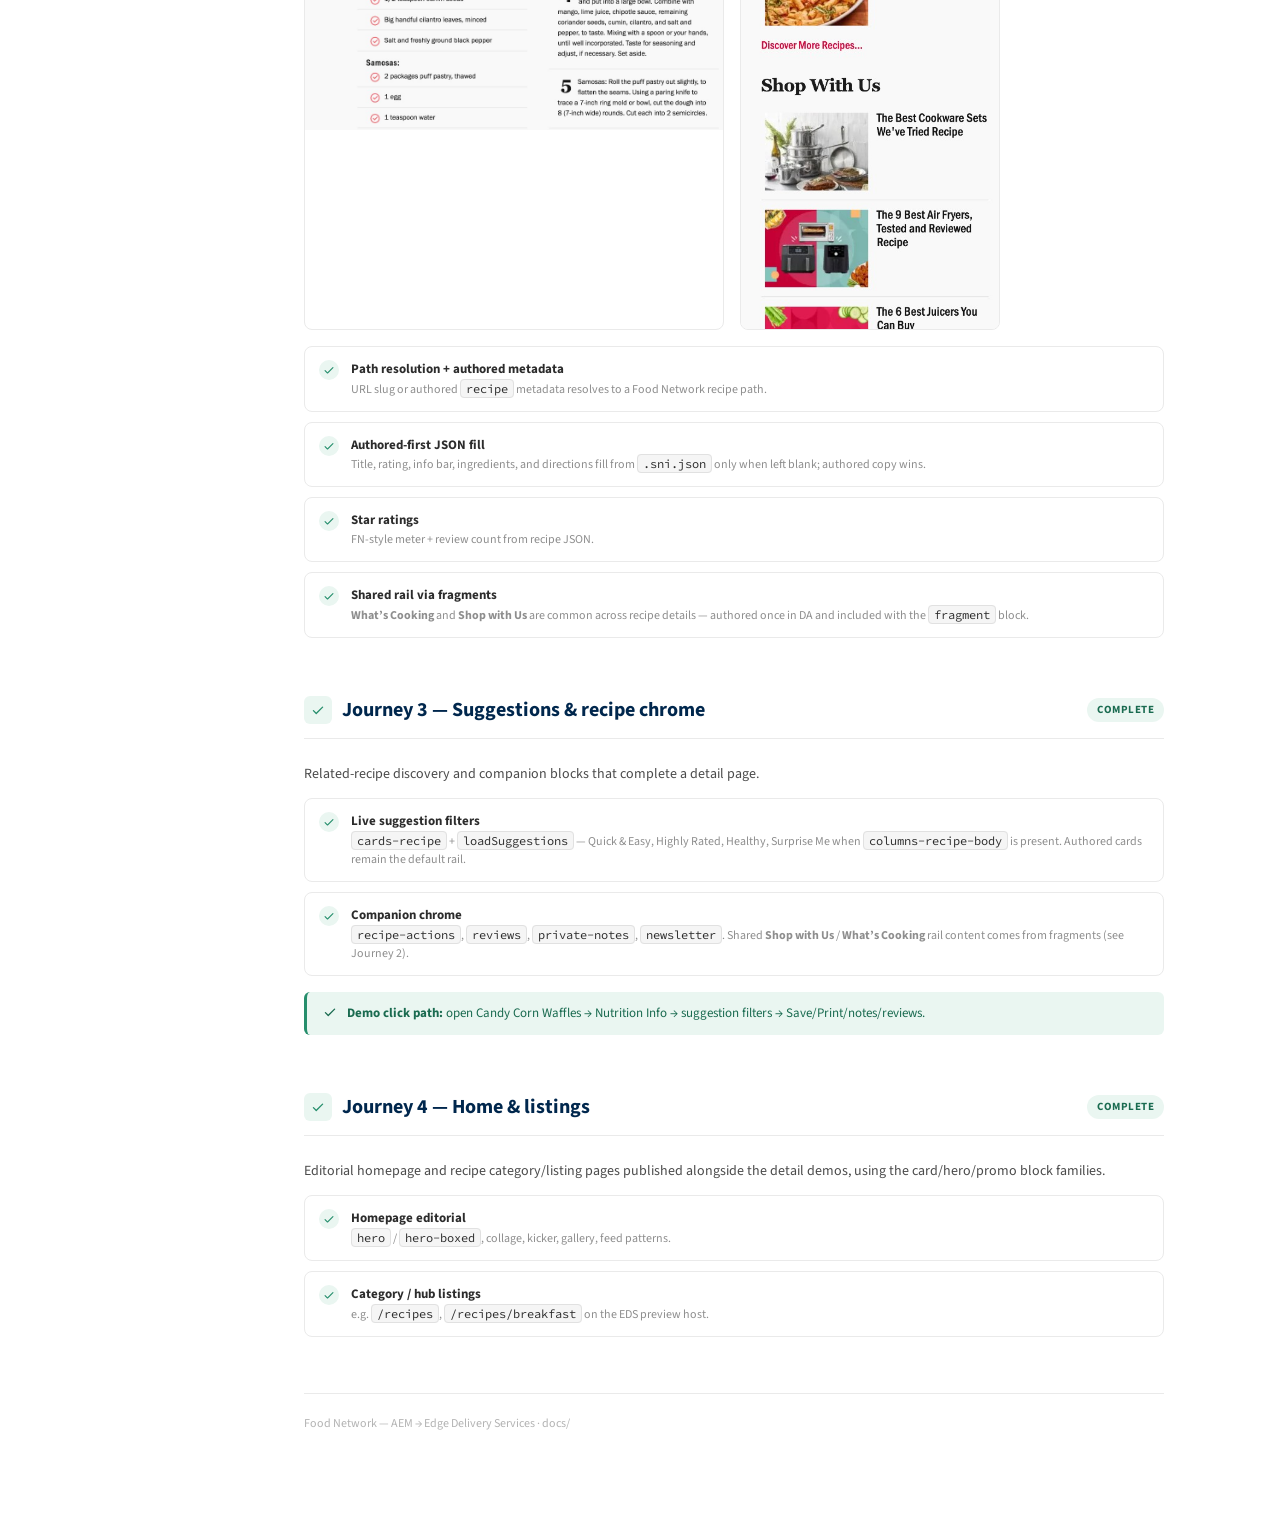
==== commit dfe3f9de: "Keep Journey 2 shots focused on .sni.json fill and shared rails. Co-authored-by: Cursor <cursoragent" ====
--- a/docs/index.html
+++ b/docs/index.html
@@ -1220,15 +1220,15 @@
             <img src="images/journey2-sni-json.png" alt="Example .sni.json for Baked Samosas with Mint Chutney showing servings, author, difficulty, and sources">
           </figure>
           <figure class="doc-shot doc-shot-wide">
-            <div class="doc-shot-header">Recipe detail · main well + rail</div>
-            <img src="images/journey2-recipe-detail.jpg" alt="EDS recipe detail showing title, rating, info bar, and What’s Cooking / Shop with Us rails">
+            <div class="doc-shot-header">Title · rating · info bar (from .sni.json)</div>
+            <img src="images/journey2-title-info.png" alt="Recipe courtesy, title, star rating, and Level/Total/Prep/Cook/Yield info bar filled from .sni.json">
           </figure>
           <figure class="doc-shot doc-shot-wide">
-            <div class="doc-shot-header">Ingredients · Directions (JSON fill)</div>
+            <div class="doc-shot-header">Ingredients · Directions (from .sni.json)</div>
             <img src="images/journey2-ingredients-directions.png" alt="Ingredients and Directions columns filled for Baked Samosas with Mint Chutney">
           </figure>
           <figure class="doc-shot doc-shot-rail">
-            <div class="doc-shot-header">What’s Cooking · Shop with Us</div>
+            <div class="doc-shot-header">What’s Cooking · Shop with Us (DA fragments)</div>
             <img src="images/journey2-rail-fragments.png" alt="What’s Cooking and Shop with Us right-rail sections shared across recipe detail pages">
           </figure>
         </div>
